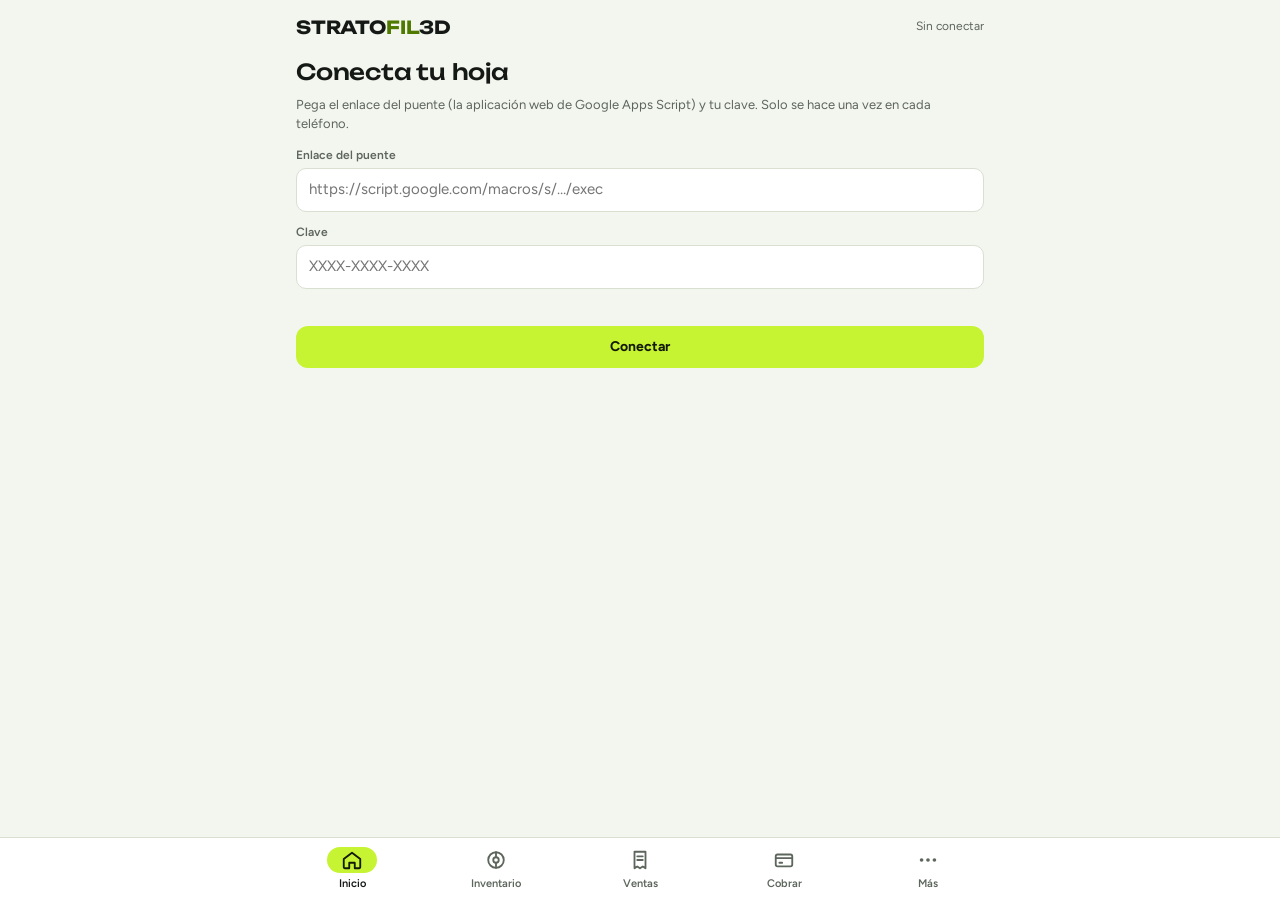
==== index.html @ e488b95b "Caja por método, estadísticas, tasa del día en Bs, venta rápida y vendedor Co-Authored-By: Claude Op" ====
<!doctype html>
<html lang="es">
<head>
<meta charset="utf-8">
<meta name="viewport" content="width=device-width,initial-scale=1,viewport-fit=cover">
<meta name="theme-color" content="#0F1210">
<meta name="description" content="Inventario, ventas y cobros de StratoFil3D conectados a Google Sheets.">
<link rel="manifest" href="manifest.webmanifest">
<link rel="icon" href="icon-192.png" type="image/png">
<link rel="apple-touch-icon" href="apple-touch-icon.png">
<meta name="apple-mobile-web-app-capable" content="yes">
<meta name="mobile-web-app-capable" content="yes">
<meta name="apple-mobile-web-app-status-bar-style" content="black-translucent">
<meta name="apple-mobile-web-app-title" content="StratoFil3D">
<title>StratoFil3D</title>
<link rel="preconnect" href="https://fonts.googleapis.com">
<link rel="preconnect" href="https://fonts.gstatic.com" crossorigin>
<link rel="stylesheet" href="https://fonts.googleapis.com/css2?family=Unbounded:wght@500;700&family=Figtree:wght@400;500;600;700&family=JetBrains+Mono:wght@400;600&display=swap">
<style>
html{color-scheme:light}:root{padding-top:env(safe-area-inset-top,0px);padding-bottom:env(safe-area-inset-bottom,0px)}body{margin:0}img{max-width:100%}[hidden]{display:none!important}
/* Layout: app de una columna para teléfono, barra de pestañas fija abajo, hojas deslizantes para formularios. Marca oscura con lima. */
:root{
  --bg:#F3F5EF; --surface:#FFFFFF; --surface-2:#EAEEE4; --line:#D9DFD1;
  --fg:#151915; --muted:#5D665C; --accent:#4F7A00; --lime:#C6F432; --lime-ink:#141A05;
  --ok:#23864A; --warn:#B26B00; --bad:#C23A30; --info:#1F6FB0;
  --ok-bg:#E1F2E6; --warn-bg:#FBEBD1; --bad-bg:#F8DEDB; --info-bg:#DDEBF7;
  --shadow:0 10px 30px rgba(20,26,10,.12);
  --f-display:"Unbounded", "Arial Black", system-ui, sans-serif;
  --f-body:"Figtree", system-ui, -apple-system, "Segoe UI", sans-serif;
  --f-mono:"JetBrains Mono", ui-monospace, "SFMono-Regular", Menlo, monospace;
  --r:14px;
}
@media (prefers-color-scheme: dark){:root:not([data-theme="light"]){
  --bg:#0F1210; --surface:#171B18; --surface-2:#1F2420; --line:#2B322C;
  --fg:#ECF0E8; --muted:#97A196; --accent:#C6F432; --lime:#C6F432; --lime-ink:#141A05;
  --ok:#5BD18A; --warn:#F0B451; --bad:#F2766C; --info:#6CB6F2;
  --ok-bg:#183323; --warn-bg:#3A2C12; --bad-bg:#3D1C19; --info-bg:#162B3D;
  --shadow:0 10px 30px rgba(0,0,0,.45); color-scheme:dark;}}
:root[data-theme="dark"]{
  --bg:#0F1210; --surface:#171B18; --surface-2:#1F2420; --line:#2B322C;
  --fg:#ECF0E8; --muted:#97A196; --accent:#C6F432; --lime:#C6F432; --lime-ink:#141A05;
  --ok:#5BD18A; --warn:#F0B451; --bad:#F2766C; --info:#6CB6F2;
  --ok-bg:#183323; --warn-bg:#3A2C12; --bad-bg:#3D1C19; --info-bg:#162B3D;
  --shadow:0 10px 30px rgba(0,0,0,.45); color-scheme:dark;}
*{box-sizing:border-box}
html,body{height:100%}
body{background:var(--bg);color:var(--fg);font-family:var(--f-body);font-size:15px;line-height:1.45;-webkit-font-smoothing:antialiased}
button,input,select,textarea{font:inherit;color:inherit}
.num,.mono{font-family:var(--f-mono);font-variant-numeric:tabular-nums}
.wrap{max-width:720px;margin:0 auto;padding-inline:16px;padding-block:0 calc(96px + env(safe-area-inset-bottom,0px))}
header.top{position:sticky;top:env(safe-area-inset-top,0px);z-index:5;background:var(--bg);display:flex;align-items:center;gap:10px;padding-block:14px 10px}
.brand{font-family:var(--f-display);font-weight:700;font-size:18px;letter-spacing:-.01em}
.brand b{color:var(--accent);font-weight:700}
.top .spacer{flex:1}
.who{font-size:12px;color:var(--muted)}
h1.view{font-family:var(--f-display);font-weight:500;font-size:22px;letter-spacing:-.01em;margin:6px 0 14px;text-wrap:balance;display:flex;align-items:center;gap:10px}
h2.sec{font-size:12px;letter-spacing:.09em;text-transform:uppercase;color:var(--muted);margin:22px 0 8px;font-weight:600;display:flex;justify-content:space-between;align-items:baseline;gap:8px}
h2.sec .r{text-transform:none;letter-spacing:0;font-weight:500}
.back{border:0;background:var(--surface-2);width:34px;height:34px;border-radius:50%;cursor:pointer;font-size:18px;line-height:1;flex:none}
.muted{color:var(--muted)}
.small{font-size:13px}
.kpis{display:grid;grid-template-columns:1fr 1fr;gap:10px}
.kpi{background:var(--surface);border:1px solid var(--line);border-radius:var(--r);padding:12px 14px;min-width:0}
.kpi .l{font-size:12px;color:var(--muted);font-weight:500}
.kpi .v{font-family:var(--f-mono);font-size:21px;font-weight:600;margin-top:2px;font-variant-numeric:tabular-nums;white-space:nowrap;overflow:hidden;text-overflow:ellipsis}
.kpi .s{font-size:12px;color:var(--muted)}
.kpi.hero{grid-column:1/-1;background:var(--lime);color:var(--lime-ink);border-color:transparent}
.kpi.hero .l,.kpi.hero .s{color:var(--lime-ink);opacity:.75}
.kpi.hero .v{font-size:30px}
.list{background:var(--surface);border:1px solid var(--line);border-radius:var(--r);overflow:hidden}
.row{display:flex;align-items:center;gap:12px;padding:11px 14px;border-top:1px solid var(--line);cursor:pointer;min-width:0;background:none;border-left:0;border-right:0;border-bottom:0;width:100%;text-align:left}
.row:first-child{border-top:0}
.row:hover{background:var(--surface-2)}
.row .main{flex:1;min-width:0}
.row .t{font-weight:600;white-space:nowrap;overflow:hidden;text-overflow:ellipsis}
.row .d{font-size:12.5px;color:var(--muted);white-space:nowrap;overflow:hidden;text-overflow:ellipsis}
.row .end{text-align:right;flex:none}
.row .big{font-family:var(--f-mono);font-weight:600;font-size:17px;font-variant-numeric:tabular-nums}
.sw{width:30px;height:30px;border-radius:50%;flex:none;border:1px solid rgba(128,128,128,.35);position:relative}
.sw.refill::after{content:"";position:absolute;inset:7px;border-radius:50%;border:2px dashed rgba(255,255,255,.75);mix-blend-mode:difference}
.sw.acc{border-radius:8px;display:grid;place-items:center;background:var(--surface-2)!important;font-size:14px}
.pill{display:inline-block;font-size:11px;font-weight:700;letter-spacing:.04em;padding:2px 8px;border-radius:99px;white-space:nowrap}
.p-ok{background:var(--ok-bg);color:var(--ok)}.p-warn{background:var(--warn-bg);color:var(--warn)}.p-bad{background:var(--bad-bg);color:var(--bad)}.p-info{background:var(--info-bg);color:var(--info)}.p-mut{background:var(--surface-2);color:var(--muted)}
.chips{display:flex;gap:6px;overflow-x:auto;padding-bottom:4px;margin-bottom:10px;scrollbar-width:none}
.chip{border:1px solid var(--line);background:var(--surface);padding:6px 12px;border-radius:99px;font-size:13px;font-weight:600;cursor:pointer;white-space:nowrap}
.chip[aria-pressed="true"]{background:var(--fg);color:var(--bg);border-color:var(--fg)}
.search{width:100%;padding:11px 14px;border-radius:12px;border:1px solid var(--line);background:var(--surface);margin-bottom:10px}
.btn{border:0;border-radius:12px;padding:11px 16px;font-weight:700;cursor:pointer;background:var(--surface-2);display:inline-flex;align-items:center;justify-content:center;gap:6px;text-decoration:none;color:var(--fg);font-size:14px}
.btn.pri{background:var(--lime);color:var(--lime-ink)}
.btn.danger{background:var(--bad-bg);color:var(--bad)}
.btn.ghost{background:transparent;border:1px solid var(--line)}
.btn.sm{padding:7px 12px;font-size:13px;border-radius:10px}
.btn:focus-visible,.chip:focus-visible,.row:focus-visible,.tab:focus-visible,input:focus-visible,select:focus-visible,textarea:focus-visible{outline:2px solid var(--accent);outline-offset:2px}
.btns{display:flex;flex-wrap:wrap;gap:8px}
.btns.full>.btn{flex:1 1 140px}
.quick{display:grid;grid-template-columns:repeat(3,1fr);gap:8px;margin-top:12px}
.quick .btn{flex-direction:column;padding:12px 6px;font-size:13px;gap:4px}
.quick .btn span{font-size:20px;line-height:1}
.alert{display:flex;gap:10px;align-items:center;padding:10px 14px;border-radius:12px;font-size:13.5px;font-weight:500;cursor:pointer;border:0;width:100%;text-align:left;margin-bottom:8px}
.card{background:var(--surface);border:1px solid var(--line);border-radius:var(--r);padding:14px}
.grid2{display:grid;grid-template-columns:1fr 1fr;gap:10px 14px}
.grid3{display:grid;grid-template-columns:repeat(3,1fr);gap:10px}
.stat .l{font-size:11.5px;color:var(--muted);text-transform:uppercase;letter-spacing:.06em;font-weight:600}
.stat .v{font-family:var(--f-mono);font-weight:600;font-size:16px;font-variant-numeric:tabular-nums}
.tbl-wrap{overflow-x:auto;background:var(--surface);border:1px solid var(--line);border-radius:var(--r)}
table{border-collapse:collapse;width:100%;font-size:13px}
th,td{padding:8px 10px;text-align:right;white-space:nowrap;border-top:1px solid var(--line)}
th{font-size:11px;text-transform:uppercase;letter-spacing:.06em;color:var(--muted);border-top:0;font-weight:600}
th:first-child,td:first-child{text-align:left}
td{font-family:var(--f-mono);font-variant-numeric:tabular-nums}
td:first-child{font-family:var(--f-body)}
tr.tot td{font-weight:700;background:var(--surface-2)}
.chart{background:var(--surface);border:1px solid var(--line);border-radius:var(--r);padding:12px 10px 6px}
.chart svg{display:block;width:100%;height:auto}
.legend{display:flex;gap:14px;font-size:12px;color:var(--muted);padding:0 4px 6px}
.legend i{display:inline-block;width:10px;height:10px;border-radius:3px;margin-right:5px;vertical-align:-1px}
nav.tabs{position:fixed;left:0;right:0;bottom:0;z-index:20;background:var(--surface);border-top:1px solid var(--line);display:flex;justify-content:center;padding-bottom:env(safe-area-inset-bottom,0px)}
nav.tabs .in{display:flex;width:100%;max-width:720px}
.tab{flex:1;border:0;background:none;padding:9px 2px 8px;font-size:11px;font-weight:600;color:var(--muted);cursor:pointer;display:flex;flex-direction:column;align-items:center;gap:3px}
.tab svg{width:22px;height:22px}
.tab[aria-current="page"]{color:var(--fg)}
.tab[aria-current="page"] .ic{background:var(--lime);color:var(--lime-ink)}
.tab .ic{border-radius:99px;padding:2px 14px;display:grid;place-items:center}
.fab{position:fixed;right:max(16px,calc(50% - 344px));bottom:calc(76px + env(safe-area-inset-bottom,0px));z-index:15;background:var(--lime);color:var(--lime-ink);border:0;border-radius:18px;padding:14px 18px;font-weight:800;box-shadow:var(--shadow);cursor:pointer;font-size:15px}
/* hoja */
.sheet{position:fixed;inset:0;z-index:50;background:rgba(10,12,10,.55);display:flex;align-items:flex-end;justify-content:center}
.sheet-card{background:var(--bg);width:100%;max-width:640px;max-height:92%;overflow:auto;border-radius:20px 20px 0 0;padding:6px 16px calc(24px + env(safe-area-inset-bottom,0px));box-shadow:var(--shadow)}
@media (min-width:700px){.sheet{align-items:center}.sheet-card{border-radius:20px;max-height:88%}}
.sheet-h{position:sticky;top:0;background:var(--bg);display:flex;align-items:center;gap:10px;padding-block:12px 10px;z-index:2}
.sheet-h h3{flex:1;margin:0;font-family:var(--f-display);font-weight:500;font-size:18px;min-width:0}
.x{border:0;background:var(--surface-2);width:34px;height:34px;border-radius:50%;cursor:pointer;font-size:18px;flex:none}
form .f{display:flex;flex-direction:column;gap:4px;min-width:0}
form label.lb,.f>span{font-size:12px;font-weight:600;color:var(--muted)}
form input,form select,form textarea{width:100%;padding:10px 12px;border-radius:10px;border:1px solid var(--line);background:var(--surface);min-width:0}
form textarea{min-height:70px;resize:vertical}
input[type=color]{padding:2px;height:42px}
.fg{display:grid;gap:12px}
.fg2{display:grid;grid-template-columns:1fr 1fr;gap:12px}
.fg3{display:grid;grid-template-columns:1fr 1fr 1fr;gap:10px}
.line{background:var(--surface);border:1px solid var(--line);border-radius:12px;padding:10px;display:grid;gap:8px}
.line-nums{display:grid;grid-template-columns:1fr 1.2fr 1.2fr auto;gap:8px;align-items:end}
.line-nums .rm{border:0;background:var(--bad-bg);color:var(--bad);border-radius:10px;width:38px;height:42px;cursor:pointer;font-size:18px}
.l-info{font-size:12px;color:var(--muted)}
.l-info.warn{color:var(--bad);font-weight:600}
.sumbox{background:var(--surface);border:1px solid var(--line);border-radius:12px;padding:10px 14px;display:grid;gap:4px;font-size:14px}
.sumbox div{display:flex;justify-content:space-between;gap:10px}
.sumbox .tt{font-weight:800;font-size:17px;border-top:1px solid var(--line);padding-top:6px;margin-top:2px}
.err{color:var(--bad);font-size:13px;font-weight:600;min-height:1em}
.toast{position:fixed;left:50%;transform:translateX(-50%);bottom:calc(140px + env(safe-area-inset-bottom,0px));z-index:80;background:var(--fg);color:var(--bg);padding:10px 16px;border-radius:12px;font-weight:600;font-size:14px;box-shadow:var(--shadow);max-width:calc(100% - 32px)}
.empty{padding:22px 16px;text-align:center;color:var(--muted);font-size:14px}
.empty b{display:block;color:var(--fg);font-size:15px;margin-bottom:4px}
.items{display:grid;gap:0}
.it{display:flex;gap:10px;align-items:center;padding:8px 0;border-top:1px dashed var(--line)}
.it:first-child{border-top:0}
.it .main{flex:1;min-width:0}
.banner{background:var(--warn-bg);color:var(--warn);padding:10px 14px;border-radius:12px;font-size:13.5px;font-weight:600;margin-bottom:12px}
.cat-group{margin-bottom:14px}
.cat-h{display:flex;justify-content:space-between;align-items:baseline;font-weight:700;margin-bottom:6px;gap:8px}
.cat-h .pr{font-family:var(--f-mono);color:var(--accent)}
.cat-grid{display:grid;grid-template-columns:repeat(auto-fill,minmax(150px,1fr));gap:8px}
.cat-it{display:flex;gap:8px;align-items:center;background:var(--surface);border:1px solid var(--line);border-radius:12px;padding:8px 10px;min-width:0}
.cat-it .n{font-size:13px;font-weight:600;line-height:1.2;min-width:0;overflow-wrap:anywhere}
.cat-it .s{font-size:11px;color:var(--muted)}
.skel{height:56px;border-radius:12px;background:var(--surface-2);margin-bottom:8px;opacity:.7}
.confirm-line{display:flex;gap:8px;align-items:center;flex-wrap:wrap}
.tiles{display:grid;grid-template-columns:1fr 1fr;gap:10px;margin-top:12px}
.tile{display:flex;flex-direction:column;align-items:flex-start;gap:2px;text-align:left;background:var(--surface);border:1px solid var(--line);border-radius:var(--r);padding:12px 14px;cursor:pointer;min-width:0}
.tile .l{font-size:12px;color:var(--muted);font-weight:500}
.tile .v{font-family:var(--f-mono);font-size:19px;font-weight:600;font-variant-numeric:tabular-nums}
.tile .s{font-size:12px;color:var(--muted)}
.tile:hover{background:var(--surface-2)}
.dl{font-weight:700;font-size:12px;color:var(--muted)}
.dl.up{color:var(--ok)}.dl.down{color:var(--bad)}
.kpi.hero .dl{color:inherit}
.bar{height:8px;border-radius:99px;background:var(--surface-2);overflow:hidden;margin-top:4px}
.bar i{display:block;height:100%;background:var(--accent);border-radius:99px}
.pick-grid{display:grid;grid-template-columns:repeat(auto-fill,minmax(140px,1fr));gap:6px;max-height:228px;overflow-y:auto;padding:2px;margin-top:6px}
.pick{display:flex;align-items:center;gap:8px;padding:7px 8px;border-radius:12px;border:1px solid var(--line);background:var(--surface);cursor:pointer;text-align:left;min-width:0;position:relative}
.pick .sw{width:24px;height:24px}
.pick.on{border-color:var(--accent);box-shadow:inset 0 0 0 1px var(--accent)}
.pk-t{display:flex;flex-direction:column;min-width:0;line-height:1.2}
.pk-t b{font-size:13px;white-space:nowrap;overflow:hidden;text-overflow:ellipsis}
.pk-t small{font-size:11px;color:var(--muted);white-space:nowrap;overflow:hidden;text-overflow:ellipsis}
.pk-n{margin-left:auto;font-family:var(--f-mono);font-weight:700;font-size:12px;color:var(--accent)}
.chat{display:flex;flex-direction:column;gap:10px;margin-bottom:12px}
.msg{max-width:92%;padding:10px 14px;border-radius:16px;font-size:14.5px;line-height:1.5;overflow-wrap:anywhere}
.msg.me{align-self:flex-end;background:var(--lime);color:var(--lime-ink);border-bottom-right-radius:4px;white-space:pre-wrap}
.msg.ai{align-self:flex-start;background:var(--surface);border:1px solid var(--line);border-bottom-left-radius:4px}
.msg.ai p{margin:0 0 8px}.msg.ai p:last-child{margin-bottom:0}
.msg.ai ul{margin:4px 0 8px;padding-left:20px}.msg.ai li{margin:2px 0}
.sugs{display:flex;flex-wrap:wrap;gap:6px;margin-bottom:12px}
.sugs .chip{white-space:normal;text-align:left;font-weight:500}
form.ask{display:flex;gap:8px;align-items:flex-end}
form.ask textarea{flex:1;min-width:0;padding:10px 12px;border-radius:12px;border:1px solid var(--line);background:var(--surface);resize:none;min-height:46px}
@media (max-width:380px){.kpi .v{font-size:18px}.line-nums{grid-template-columns:1fr 1fr 1fr auto}.fg3{grid-template-columns:1fr 1fr}}
@media (prefers-reduced-motion:no-preference){.sheet-card{animation:up .22s ease-out}@keyframes up{from{transform:translateY(24px);opacity:.6}to{transform:none;opacity:1}}}
</style>
</head>
<body>

<div class="wrap">
  <header class="top">
    <div class="brand">STRATO<b>FIL</b>3D</div>
    <div class="spacer"></div>
    <div class="who" id="who"></div>
  </header>
  <div id="banner"></div>
  <main id="main">
    <h1 class="view">Inicio</h1>
    <div class="skel"></div><div class="skel"></div><div class="skel"></div>
    <p class="muted small">Cargando los datos de tu negocio…</p>
  </main>
</div>
<button class="fab" id="fab" data-act="newVenta" hidden>+ Venta</button>
<nav class="tabs" aria-label="Secciones"><div class="in" id="tabs"></div></nav>
<div class="sheet" id="sheet" hidden><div class="sheet-card" id="sheetCard" role="dialog" aria-modal="true"></div></div>
<div class="toast" id="toast" hidden></div>

<script>
/* ============ utilidades ============ */
const $ = s => document.querySelector(s);
const esc = s => String(s ?? '').replace(/[&<>"']/g, c => ({'&':'&amp;','<':'&lt;','>':'&gt;','"':'&quot;',"'":'&#39;'}[c]));
const num = v => { if (v === null || v === undefined || v === '') return 0; const n = parseFloat(String(v).replace(',', '.')); return isFinite(n) ? n : 0; };
const r2 = n => Math.round((n + Number.EPSILON) * 100) / 100;
const money = n => { n = r2(n || 0); return (n < 0 ? '-$' : '$') + Math.abs(n).toFixed(2).replace(/\B(?=(\d{3})+(?!\d))/g, ','); };
const pct = n => (n === null || !isFinite(n)) ? '—' : (n * 100).toFixed(1) + '%';
const pad = n => String(n).padStart(2, '0');
const today = () => { const d = new Date(); return d.getFullYear() + '-' + pad(d.getMonth() + 1) + '-' + pad(d.getDate()); };
const fdate = s => s ? s.slice(8, 10) + '/' + s.slice(5, 7) + '/' + s.slice(0, 4) : '';
const daysSince = s => s ? Math.max(0, Math.round((Date.parse(today()) - Date.parse(s)) / 864e5)) : 0;
const MESES = ['Enero','Febrero','Marzo','Abril','Mayo','Junio','Julio','Agosto','Septiembre','Octubre','Noviembre','Diciembre'];
const title = s => String(s || '').toLowerCase().replace(/(^|[\s(/-])(\p{L})/gu, (m, a, b) => a + b.toUpperCase()).replace(/\bUsdt\b/g, 'USDT').replace(/\bUsd\b/g, 'USD').replace(/\bPla\b/g, 'PLA').replace(/\bPetg\b/g, 'PETG').replace(/\bAbs\b/g, 'ABS');
const lsGet = k => { try { return localStorage.getItem(k); } catch (e) { return null; } };
const lsSet = (k, v) => { try { localStorage.setItem(k, v); } catch (e) {} };

const DEF = {
  tax: 0.07, tarifaPie: 34, stockMin: 3, mesesCobertura: 2,
  metodos: [{n:'EFECTIVO USD',c:0},{n:'ZELLE',c:0},{n:'PAGO MÓVIL',c:0},{n:'TRANSFERENCIA BS',c:0},{n:'BINANCE / USDT',c:0}],
  categorias: ['DELIVERY LOCAL','EMPAQUES','PUBLICIDAD','COMISIONES BANCARIAS','HERRAMIENTAS / EQUIPOS','SERVICIOS','OTROS'],
  proveedores: ['BAMBU LAB US'],
  tipos: ['PLA BASIC','PLA PURE','PLA SILK+','PLA MATTE','PETG BASIC','ABS','ACCESORIO'],
  presentaciones: ['CON SPOOL','REFILL','UNIDAD'],
  negocio: { nombre: 'StratoFil3D', whatsapp: '', instagram: '', ciudad: 'Maracaibo' }
};
const COLS = ['productos','compras','ventas','encamino','apartados','gastos','clientes','pagos'];

/* ============ conexión con tu Google Sheet ============ */
const SHEET_ID = '1pqmDnkzPCPrjwNeghiVCEymI1tjyZzZ1tJt2YnB-DfM';
const SHEET_URL = 'https://docs.google.com/spreadsheets/d/' + SHEET_ID + '/edit';
const SRV = 'Google Sheets';
const SH = {
  productos: { tab: 'Inventario', last: 'P', max: 204 },
  compras:   { tab: 'Compras', last: 'Q', max: 504 },
  ventas:    { tab: 'Ventas', last: 'X', max: 504 },
  encamino:  { tab: "'En Camino'", last: 'O', max: 204 },
  apartados: { tab: 'Apartados', last: 'N', max: 204 },
  gastos:    { tab: 'Gastos', last: 'F', max: 504 },
  clientes:  { tab: 'Clientes', last: 'G', max: 504 },
  pagos:     { tab: 'Pagos', last: 'J', max: 1004 },
  params:    { tab: "'Parámetros'", range: "'Parámetros'!A4:H61" }
};
const rangeOf = k => SH[k].range || (SH[k].tab + '!A5:' + SH[k].last + SH[k].max);

/* ============ estado ============ */
const S = { productos:[], compras:[], ventas:[], encamino:[], apartados:[], gastos:[], clientes:[], pagos:[], params:null, meta:null,
  cajaP:'hoy', cajaDia:'', statP:'mes', catBs:false, chat:[], askDraft:'', asking:null, meName:'',
  raw:{}, loaded:new Set(), tab: lsGet('sf_tab') || 'inicio', sub:null, year:new Date().getFullYear(),
  invFilter:'todos', invQ:'', ventasQ:'', catEnCamino:true, uid:null, canWrite:true, offline:false,
  sheetErr:null, busy:false, lastSync:null };
let C = null, installEvt = null;
let sampleCap = null;

const cfg = () => {
  const c = Object.assign({}, DEF, S.params || {});
  const m = S.meta || {};
  c.negocio = Object.assign({}, DEF.negocio, m.negocio || {});
  c.hex = m.hex || {};
  c.tasa = (S.params && S.params.tasa) || 0; c.tasaFecha = (S.params && S.params.tasaFecha) || '';
  return c;
};
const prod = code => S.productos.find(p => p.codigo === code);
const isAcc = p => p && (p.presentacion === 'UNIDAD' || p.tipo === 'ACCESORIO');
const bsFmt = n => 'Bs ' + (Math.round((n || 0) * 100) / 100).toFixed(2).replace('.', ',').replace(/\B(?=(\d{3})+(?!\d))/g, '.');
const tasaFmt = n => (Math.round((n || 0) * 100) / 100).toFixed(2).replace('.', ',').replace(/\B(?=(\d{3})+(?!\d))/g, '.');
const enBs = usd => cfg().tasa ? bsFmt(usd * cfg().tasa) : '';
const myName = () => (lsGet('sf_nombre') || S.meName || '').trim();
const addDays = (iso, n) => { const [y, m, d] = iso.split('-').map(Number); const t = new Date(Date.UTC(y, m - 1, d + n)); return t.toISOString().slice(0, 10); };
const inR = (iso, r) => !!iso && iso >= r[0] && iso <= r[1];
function rangeOfP(kind, t) {
  t = t || today();
  const [y, m, d] = t.split('-').map(Number);
  if (kind === 'hoy') return [t, t];
  if (kind === 'ayer') { const a = addDays(t, -1); return [a, a]; }
  if (kind === 'semana') { const dow = (new Date(Date.UTC(y, m - 1, d)).getUTCDay() + 6) % 7; return [addDays(t, -dow), addDays(t, 6 - dow)]; }
  if (kind === 'mes') return [y + '-' + pad(m) + '-01', addDays((m === 12 ? (y + 1) + '-01' : y + '-' + pad(m + 1)) + '-01', -1)];
  if (kind === 'anio') return [y + '-01-01', y + '-12-31'];
  return [t, t];
}
function prevRange(kind, t) {
  t = t || today();
  const cur = rangeOfP(kind, t), elapsed = Math.round((Date.parse(t) - Date.parse(cur[0])) / 864e5);
  let start;
  if (kind === 'semana') start = addDays(cur[0], -7);
  else if (kind === 'mes') { const [y, m] = cur[0].split('-').map(Number); start = (m === 1 ? (y - 1) + '-12' : y + '-' + pad(m - 1)) + '-01'; }
  else if (kind === 'anio') start = (+cur[0].slice(0, 4) - 1) + '-01-01';
  else start = addDays(cur[0], -1);
  const prevFull = rangeOfP(kind, start);
  const end = addDays(start, elapsed);
  return [start, end < prevFull[1] ? end : prevFull[1]];
}
const comPct = m => { const x = cfg().metodos.find(z => z.n === m); return x ? num(x.c) / 100 : 0; };

/* ============ cálculos (misma lógica que tu hoja) ============ */
function compraLine(x) {
  const c = cfg(), q = num(x.cantidad), sub = num(x.subtotal), tax = sub * c.tax, p = prod(x.codigo);
  let est = null;
  if (p && num(p.largo) && num(p.ancho) && num(p.alto)) est = q * num(p.largo) * num(p.ancho) * num(p.alto) / 1728 * c.tarifaPie;
  const real = (x.envioReal !== null && x.envioReal !== undefined && x.envioReal !== '');
  const env = real ? num(x.envioReal) : (est || 0);
  const total = sub + tax + env;
  return { q, sub, tax, est, env, total, unit: q ? total / q : 0 };
}
function calc() {
  const c = cfg(), P = {};
  const blank = p => ({ p, compradas:0, vendidas:0, sub:0, tax:0, env:0, tot:0, enCamino:0, apartado:0, vend90:0 });
  for (const p of S.productos) P[p.codigo] = blank(p);
  const get = k => P[k] || (P[k] = blank({ codigo:k, tipo:'?', color:k, presentacion:'', precio:0, missing:true }));
  for (const x of S.compras) { const l = compraLine(x), e = get(x.codigo); e.compradas += l.q; e.sub += l.sub; e.tax += l.tax; e.env += l.env; e.tot += l.total; }
  const t90 = Date.parse(today()) - 90 * 864e5;
  for (const v of S.ventas) for (const it of v.items || []) { const e = get(it.codigo); e.vendidas += num(it.cantidad); if (Date.parse(v.fecha) >= t90) e.vend90 += num(it.cantidad); }
  for (const x of S.encamino) if (x.estado !== 'RECIBIDO') get(x.codigo).enCamino += num(x.cantidad);
  for (const a of S.apartados) if ((a.estado || 'APARTADO') === 'APARTADO') for (const it of a.items || []) get(it.codigo).apartado += num(it.cantidad);
  for (const k in P) {
    const e = P[k], q = e.compradas;
    e.disp = q - e.vendidas;
    e.costoProm = q ? e.sub / q : null; e.taxProm = q ? e.tax / q : null; e.envProm = q ? e.env / q : null; e.totalProm = q ? e.tot / q : null;
    e.precio = num(e.p.precio);
    e.util = e.totalProm !== null && e.precio ? e.precio - e.totalProm : null;
    e.markup = e.util !== null && e.totalProm ? e.util / e.totalProm : null;
    e.margen = e.util !== null && e.precio ? e.util / e.precio : null;
    e.valor = e.totalProm !== null ? e.disp * e.totalProm : 0;
    e.estado = e.disp < 0 ? 'REVISAR' : e.disp <= c.stockMin ? (e.enCamino > 0 ? 'EN CAMINO' : 'STOCK BAJO') : 'OK';
    e.libre = e.disp + e.enCamino - e.apartado;
    e.prom = e.vend90 / 3;
    e.sugerido = Math.max(0, Math.ceil(e.prom * c.mesesCobertura - 1e-9) + c.stockMin - e.disp - e.enCamino);
    e.costoRep = e.sugerido * (e.totalProm || 0);
    e.prioridad = (e.disp <= c.stockMin && e.enCamino > 0) ? 'EN CAMINO' : e.disp <= 0 ? 'URGENTE' : e.sugerido > 0 ? 'PEDIR' : e.disp <= c.stockMin ? 'VIGILAR' : 'OK';
  }
  return { P };
}
function vt(v) {
  let total = 0, bruto = 0, desc = 0, costo = 0, units = 0;
  for (const it of v.items || []) {
    const q = num(it.cantidad), pr = num(it.precio), d = num(it.descuento);
    bruto += q * pr; desc += d; total += q * pr - d; units += q;
    const cu = (it.costo !== null && it.costo !== undefined) ? num(it.costo) : ((C && C.P[it.codigo] && C.P[it.codigo].totalProm) || 0);
    costo += q * cu;
  }
  const pagos = v.pagos || v.abonos || [];
  const pagado = pagos.reduce((s, p) => s + num(p.monto), 0);
  const com = total * comPct(v.metodo);
  const saldo = Math.max(0, r2(total - pagado));
  return { total, bruto, desc, costo, units, com, util: total - costo - com, pagado, saldo,
    estado: saldo <= 0.005 ? 'PAGADO' : pagado > 0 ? 'ABONADO' : 'PENDIENTE' };
}
function resumen(year) {
  const m = Array.from({ length: 12 }, () => ({ ventas:0, units:0, costo:0, com:0, gastos:0, compras:0 }));
  const inY = f => f && +f.slice(0, 4) === year;
  for (const v of S.ventas) if (inY(v.fecha)) { const t = vt(v), x = m[+v.fecha.slice(5, 7) - 1]; x.ventas += t.total; x.units += t.units; x.costo += t.costo; x.com += t.com; }
  for (const g of S.gastos) if (inY(g.fecha)) m[+g.fecha.slice(5, 7) - 1].gastos += num(g.monto);
  for (const x of S.compras) if (inY(x.fecha)) m[+x.fecha.slice(5, 7) - 1].compras += compraLine(x).total;
  for (const x of m) { x.bruta = x.ventas - x.costo - x.com; x.neta = x.bruta - x.gastos; x.margen = x.ventas ? x.neta / x.ventas : null; }
  const T = m.reduce((a, x) => { for (const k in x) if (typeof x[k] === 'number') a[k] = (a[k] || 0) + x[k]; return a; }, {});
  T.margen = T.ventas ? T.neta / T.ventas : null;
  return { m, T };
}
function porCobrar() {
  const by = {};
  for (const v of S.ventas) { const t = vt(v); if (t.saldo > 0.005) { const k = v.cliente || 'Sin nombre'; (by[k] = by[k] || { cliente:k, ventas:[], total:0, oldest:v.fecha }); by[k].ventas.push({ v, t }); by[k].total += t.saldo; if (v.fecha < by[k].oldest) by[k].oldest = v.fecha; } }
  return Object.values(by).sort((a, b) => b.total - a.total);
}
function apTotals(a) { return vt({ items: a.items, pagos: a.abonos || [], metodo: '' }); }
function clienteDe(nombre) { const n = String(nombre || '').trim().toLowerCase(); return S.clientes.find(c => String(c.nombre || '').trim().toLowerCase() === n); }
function waPhone(tel) { let d = String(tel || '').replace(/\D/g, ''); if (!d) return ''; if (d.startsWith('0')) d = '58' + d.slice(1); else if (d.length === 10) d = '58' + d; return d; }
function waLink(tel, text) { const p = waPhone(tel); return 'https://wa.me/' + (p || '') + '?text=' + encodeURIComponent(text); }
function prodName(code) { const p = prod(code); return p ? title(p.color) + ' · ' + p.tipo + (p.presentacion && p.presentacion !== 'UNIDAD' ? ' · ' + title(p.presentacion) : '') : code; }

/* ============ colores de muestra ============ */
const HEX = { 'JADE WHITE':'#F4F4F0','BLACK':'#111111','PUMPKIN ORANGE':'#FF9016','BAMBU GREEN':'#00AE42','RED':'#C12E1F','PURPLE':'#5E43B7','MILKY PINK':'#F2C4D6','SUNFLOWER YELLOW':'#FEC600','BLUE':'#0A2989','CYAN':'#0086D6','LIGHT GRAY':'#D1D3D5','DARK GRAY':'#545454','SILVER':'#A6A9AA','INDIGO PURPLE':'#482960','BRIGHT GREEN':'#BECF00','MAGENTA':'#EC008C','MAROON RED':'#9D2235','ICE BLUE':'#A3D8E1','DESERT TAN':'#E8DBB7','CANDY GREEN':'#2C8C3C','CANDY RED':'#C8102E','GOLD':'#D4AF37','MISTLETOE GREEN':'#3F8E43','WHITE':'#FFFFFF','DARK BLUE':'#042F56','ORANGE':'#FF6A13','BROWN':'#9D432C','COCOA BROWN':'#6F5034' };
const hexOf = p => (p && cfg().hex[p.codigo]) || HEX[(p && p.color) || ''] || '#888888';
function swatch(p) {
  if (isAcc(p)) return '<div class="sw acc" aria-hidden="true">⚙</div>';
  return '<div class="sw' + (p && p.presentacion === 'REFILL' ? ' refill' : '') + '" style="background:' + esc(hexOf(p)) + '" aria-hidden="true"></div>';
}
const PILL = { 'OK':'ok','STOCK BAJO':'warn','EN CAMINO':'info','REVISAR':'bad','PAGADO':'ok','ABONADO':'info','PENDIENTE':'warn','APARTADO':'info','ENTREGADO':'ok','CANCELADO':'mut','URGENTE':'bad','PEDIR':'warn','VIGILAR':'info','RECIBIDO':'ok','AGOTADO':'bad' };
const pill = s => '<span class="pill p-' + (PILL[s] || 'mut') + '">' + esc(s) + '</span>';

/* ============ lectura de la hoja ============ */
const cell = (r, i) => (r && r[i] !== null && r[i] !== undefined) ? String(r[i]).trim() : '';
const pnum = s => { s = String(s ?? '').trim(); if (!s) return 0; const neg = s.startsWith('-') || /^\(.*\)$/.test(s); const n = parseFloat(s.replace(/[^0-9.]/g, '')); return isFinite(n) ? (neg ? -n : n) : 0; };
const ppct = s => { s = String(s || ''); return s.includes('%') ? pnum(s) / 100 : pnum(s); };
function pdate(s) {
  s = String(s || '').trim(); let m = s.match(/^(\d{1,2})\/(\d{1,2})\/(\d{4})/);
  if (m) return m[3] + '-' + pad(m[2]) + '-' + pad(m[1]);
  m = s.match(/^(\d{4})-(\d{2})-(\d{2})/); if (m) return m[0];
  if (/^\d{5}$/.test(s)) return new Date(Date.UTC(1899, 11, 30) + (+s) * 864e5).toISOString().slice(0, 10);
  return '';
}
const serial = iso => { const [y, m, d] = String(iso || today()).split('-').map(Number); return Math.round((Date.UTC(y, m - 1, d) - Date.UTC(1899, 11, 30)) / 864e5); };
const txt = s => { s = String(s ?? '').trim(); return (/^[=+\-@]/.test(s) || /^[\d.,\s]+$/.test(s)) && s ? "'" + s : s; };
const codeVal = s => /^\d+$/.test(String(s)) ? Number(s) : String(s);
const sigOf = r => [0, 2, 3].map(i => cell(r, i)).join('|');
const colL = n => { let s = ''; while (n > 0) { const m = (n - 1) % 26; s = String.fromCharCode(65 + m) + s; n = Math.floor((n - 1) / 26); } return s; };

function parseAll() {
  const R = S.raw;
  if (R.productos) S.productos = R.productos.map((r, i) => ({ row: i + 5, sig: sigOf(r), codigo: cell(r, 0), tipo: cell(r, 1), color: cell(r, 2), presentacion: cell(r, 3),
    largo: cell(r, 7) ? pnum(r[7]) : null, ancho: cell(r, 8) ? pnum(r[8]) : null, alto: cell(r, 9) ? pnum(r[9]) : null, precio: pnum(r[15]) })).filter(p => p.codigo);
  if (R.compras) S.compras = R.compras.map((r, i) => ({ row: i + 5, id: 'c' + (i + 5), sig: sigOf(r), fecha: pdate(r[0]), pedido: cell(r, 1), proveedor: cell(r, 2), codigo: cell(r, 3),
    cantidad: pnum(r[7]), subtotal: pnum(r[8]), envioReal: cell(r, 12) === '' ? null : pnum(r[12]), notas: cell(r, 16) })).filter(x => x.codigo);
  if (R.encamino) S.encamino = R.encamino.map((r, i) => ({ row: i + 5, id: 'e' + (i + 5), sig: sigOf(r), fecha: pdate(r[0]), pedido: cell(r, 1), proveedor: cell(r, 2), codigo: cell(r, 3),
    cantidad: pnum(r[7]), subtotal: pnum(r[8]), estado: cell(r, 12) || 'EN CAMINO', fechaLlegada: pdate(r[13]), notas: cell(r, 14) })).filter(x => x.codigo);
  if (R.gastos) S.gastos = R.gastos.map((r, i) => ({ row: i + 5, id: 'g' + (i + 5), sig: sigOf(r), fecha: pdate(r[0]), categoria: cell(r, 1), descripcion: cell(r, 2), monto: pnum(r[3]), metodo: cell(r, 4), notas: cell(r, 5) })).filter(x => x.fecha || x.monto);
  if (R.clientes) S.clientes = R.clientes.map((r, i) => ({ row: i + 5, id: 'k' + (i + 5), sig: sigOf(r), nombre: cell(r, 0), telefono: cell(r, 1), cedula: cell(r, 2), direccion: cell(r, 3), ciudad: cell(r, 4), correo: cell(r, 5), notas: cell(r, 6) })).filter(x => x.nombre);
  if (R.ventas) S.ventas = groupRows(R.ventas, 'v', (r) => ({ fecha: pdate(r[0]), cliente: cell(r, 2), metodo: cell(r, 11), tasa: cell(r, 17) ? pnum(r[17]) : '', estado: cell(r, 19), pagadoCell: pnum(r[20]), notas: cell(r, 22), vendedor: cell(r, 23) }))
    .map(v => { const tot = v.items.reduce((s, it) => s + it.cantidad * it.precio - it.descuento, 0); v.pagos = [{ monto: (!v.estado || v.estado === 'PAGADO') ? tot : v.pagadoCell }]; return v; });
  if (R.apartados) S.apartados = groupRows(R.apartados, 'a', (r) => ({ fecha: pdate(r[0]), cliente: cell(r, 2), estado: cell(r, 12) || 'APARTADO', notas: cell(r, 13) }), (g, r) => { g.abonoSum = (g.abonoSum || 0) + pnum(r[11]); if (!g.notas && cell(r, 13)) g.notas = cell(r, 13); })
    .map(a => { a.abonos = a.abonoSum ? [{ monto: a.abonoSum }] : []; return a; });
  if (R.pagos) S.pagos = R.pagos.map((r, i) => ({ row: i + 5, id: 'p' + (i + 5), sig: sigOf(r), fecha: pdate(r[0]), tipo: cell(r, 1), numero: cell(r, 2), cliente: cell(r, 3), monto: pnum(r[4]), metodo: cell(r, 5), tasa: cell(r, 6) ? pnum(r[6]) : 0, vendedor: cell(r, 8), notas: cell(r, 9) })).filter(x => x.fecha && x.monto);
  const P = R.params;
  if (P) {
    const g = (i, j) => cell(P[i], j), lists = P.slice(8), colv = j => lists.map(r => cell(r, j)).filter(Boolean);
    S.params = { tax: ppct(g(0, 1)), tarifaPie: pnum(g(1, 1)) || 34, stockMin: pnum(g(3, 1)), mesesCobertura: pnum(g(4, 1)) || 2,
      tipos: colv(0), colores: colv(1), presentaciones: colv(2), metodos: lists.filter(r => cell(r, 3)).map(r => ({ n: cell(r, 3), c: ppct(cell(r, 4)) * 100 })),
      categorias: colv(6), proveedores: colv(7), tasa: pnum(g(5, 1)), tasaFecha: (String(g(5, 2)).match(/(\d{2}\/\d{2}\/\d{4})/) || [])[1] ? pdate(String(g(5, 2)).match(/(\d{2}\/\d{2}\/\d{4})/)[1]) : '' };
    for (const k of ['tipos','presentaciones','categorias','proveedores','metodos']) if (!S.params[k].length) delete S.params[k];
  }
}
function groupRows(raw, pre, head, extra) {
  const out = [], byNum = {};
  raw.forEach((r, i) => {
    const row = i + 5, cod = cell(r, 3); if (!cod) return;
    const n = cell(r, 1) || ('?' + cell(r, 0) + cell(r, 2));
    let g = byNum[n];
    if (!g) { g = byNum[n] = Object.assign({ id: pre + row, numero: n, items: [], rows: [], sigs: {} }, head(r)); out.push(g); }
    g.items.push({ codigo: cod, cantidad: pnum(r[7]), precio: pnum(r[8]), descuento: pnum(r[9]), row });
    g.rows.push(row); g.sigs[row] = sigOf(r);
    if (extra) extra(g, r);
  });
  return out;
}

/* ============ escritura en la hoja ============ */
let wq = Promise.resolve();
function queue(fn) { const p = wq.then(fn, fn); wq = p.catch(() => {}); return p; }
const LS_API = 'sf_api', LS_KEY = 'sf_clave';
let API = lsGet(LS_API) || '', KEY = lsGet(LS_KEY) || '';
const ALLKEYS = COLS.concat(['params']);
async function api(body, timeoutMs) {
  if (!API || !KEY) throw Object.assign(new Error('setup'), { code: 'setup' });
  const ctl = new AbortController(), t = setTimeout(() => ctl.abort(), timeoutMs || 60000);
  let res;
  try { res = await fetch(API, { method: 'POST', body: JSON.stringify(Object.assign({ clave: KEY }, body)), redirect: 'follow', signal: ctl.signal }); }
  catch (e) { throw Object.assign(new Error('net'), { code: e.name === 'AbortError' ? 'timeout' : 'network' }); }
  finally { clearTimeout(t); }
  let j; try { j = await res.json(); } catch (e) { throw Object.assign(new Error('bad'), { code: 'bad_response' }); }
  if (!j.ok) throw Object.assign(new Error(j.error || 'error'), { code: j.error === 'clave' ? 'clave' : 'server', detail: j.error });
  return j;
}
async function readAll(keys) {
  keys = keys || ALLKEYS;
  const ranges = {}; for (const k of keys) ranges[k] = rangeOf(k);
  const j = await api({ op: 'read', ranges });
  for (const k of keys) { S.raw[k] = (j.values || {})[k] || []; S.loaded.add(k); }
  S.meta = j.meta || {}; S.lastSync = Date.now(); S.sheetErr = null;
  parseAll();
  return j;
}
async function fresh(k) { await readAll([k]); return S.raw[k]; }
async function writeRows(k, map) {
  const rows = Object.keys(map).map(Number).sort((a, b) => a - b).map(r => ({ row: r, values: map[r] }));
  await api({ op: 'write', sheet: SH[k].tab.replace(/^'|'$/g, ''), rows });
}
function nextRow(k) { const raw = S.raw[k] || []; let last = -1; raw.forEach((r, i) => { if ([0, 1, 2, 3].some(j => cell(r, j) !== '')) last = i; }); return last + 6; }
function needRows(k, n) { const r = nextRow(k); if (r + n - 1 > SH[k].max) { const e = new Error('La hoja ' + SH[k].tab.replace(/'/g, '') + ' llegó a su límite de filas (' + SH[k].max + '). Amplíala antes de seguir.'); e.full = true; throw e; } return r; }
async function verify(k, rowsSig) {
  await fresh(k);
  const raw = S.raw[k];
  for (const row in rowsSig) if (sigOf(raw[row - 5] || []) !== rowsSig[row]) { const e = new Error('stale'); e.stale = true; throw e; }
}
function errMsg(e, write) {
  const c = e && e.code;
  if (c === 'setup') return 'Falta conectar la app con tu hoja.';
  if (c === 'clave') return 'La clave no coincide con la del puente de tu hoja.';
  if (c === 'bad_response') return 'El enlace del puente no responde bien. Revisa que esté implementado como aplicación web para "Cualquier persona".';
  if (c === 'server') return 'Google respondió con un error: ' + (e.detail || 'desconocido');
  if (c === 'network' || c === 'timeout') return write ? 'Sin internet o Google no respondió. Revisa la hoja antes de reintentar: puede que sí se haya guardado.' : 'Sin internet o Google no respondió. Se reintentará sola.';
  return write ? 'No se pudo guardar en la hoja.' : 'No se pudo leer la hoja.';
}
async function W(fn, okMsg) {
  if (!API || !KEY) { toast('Falta conectar la app con tu hoja.'); return false; }
  return queue(async () => {
    S.busy = true; renderSync();
    try { await fn(); if (okMsg) toast(okMsg); try { await readAll(); } catch (e) {} return true; }
    catch (e) {
      console.error(e);
      if (e && e.stale) { render(); toast('La hoja cambió mientras tanto. Ya la recargué: revisa y vuelve a intentar.'); }
      else if (e && e.full) toast(e.message);
      else toast(errMsg(e, true));
      return false;
    }
    finally { S.busy = false; S.lastSync = Date.now(); renderSync(); }
  });
}
function renderSync() {
  const el = $('#who'); if (!el) return;
  if (!API || !KEY) { el.textContent = 'Sin conectar'; return; }
  if (S.busy) { el.textContent = 'Guardando en la hoja…'; return; }
  if (S.sheetErr) { el.textContent = 'Sin conexión con la hoja'; return; }
  if (S.loaded.size < COLS.length + 1) { el.textContent = 'Leyendo la hoja…'; return; }
  const d = new Date(S.lastSync || Date.now());
  el.textContent = 'Sincronizado ' + pad(d.getHours()) + ':' + pad(d.getMinutes());
}
async function saveMeta(patch) {
  const cur = JSON.parse(JSON.stringify(S.meta || {}));
  for (const k in patch) cur[k] = (typeof patch[k] === 'object' && !Array.isArray(patch[k])) ? Object.assign({}, cur[k] || {}, patch[k]) : patch[k];
  await api({ op: 'meta', meta: cur });
  S.meta = cur;
}

/* fórmulas que la app restaura al borrar filas */
const fB = r => '=IF(A' + r + '="","",IF(AND(A' + r + '=A' + (r - 1) + ',TRIM(C' + r + ')=TRIM(C' + (r - 1) + ')),B' + (r - 1) + ',MAX(B$4:B' + (r - 1) + ')+1))';
const fI = r => '=IF(D' + r + '="","",IFERROR(INDEX(Inventario!$P$5:$P$204,MATCH(D' + r + ',Inventario!$A$5:$A$204,0)),""))';
const precioCell = (r, it) => { const p = prod(it.codigo); return (p && Math.abs(num(it.precio) - num(p.precio)) < 0.005) ? fI(r) : num(it.precio); };
const BLANK = {
  ventas: r => ['', fB(r), '', '', null, null, null, '', fI(r), '', null, '', null, null, null, null, null, '', null, '', '', null, '', ''],
  pagos: () => ['', '', '', '', '', '', '', '', '', ''],
  apartados: r => ['', '', '', '', null, null, null, '', fI(r), '', null, '', '', ''],
  compras: () => ['', '', '', '', null, null, null, '', '', null, null, null, '', null, null, null, ''],
  encamino: () => ['', '', '', '', null, null, null, '', '', null, null, null, '', '', ''],
  gastos: () => ['', '', '', '', '', ''],
  clientes: () => ['', '', '', '', '', '', ''],
  productos: () => ['', '', '', '', null, null, null, '', '', '', null, null, null, null, null, '']
};
function ventaRows(start, v, items, estado, pagado) {
  const m = {};
  items.forEach((it, i) => { const r = start + i, first = i === 0;
    m[r] = [serial(v.fecha), Number(v.numero), txt(v.cliente), codeVal(it.codigo), null, null, null, num(it.cantidad), precioCell(r, it), num(it.descuento) || '', null, v.metodo || '', null, null, null, null, null, v.tasa ? num(v.tasa) : '', null, first ? estado : '', first ? r2(pagado) : '', null, first ? txt(v.notas || '') : '', txt(v.vendedor || '')]; });
  return m;
}
function apRows(start, a, items) {
  const m = {};
  items.forEach((it, i) => { const r = start + i, first = i === 0;
    m[r] = [serial(a.fecha), a.numero, txt(a.cliente), codeVal(it.codigo), null, null, null, num(it.cantidad), precioCell(r, it), num(it.descuento) || '', null, first && a.abono ? r2(a.abono) : '', a.estado || 'APARTADO', first ? txt(a.notas || '') : '']; });
  return m;
}
const compraRow = d => [serial(d.fecha), txt(d.pedido), txt(d.proveedor), codeVal(d.codigo), null, null, null, num(d.cantidad), num(d.subtotal), null, null, null, d.envioReal === null || d.envioReal === undefined || d.envioReal === '' ? '' : num(d.envioReal), null, null, null, txt(d.notas || '')];
const caminoRow = d => [serial(d.fecha), txt(d.pedido), txt(d.proveedor), codeVal(d.codigo), null, null, null, num(d.cantidad), num(d.subtotal), null, null, null, d.estado || 'EN CAMINO', d.fechaLlegada ? serial(d.fechaLlegada) : '', txt(d.notas || '')];
const pagoRow = (r, d) => [serial(d.fecha), d.tipo, txt(String(d.numero)), txt(d.cliente), r2(num(d.monto)), d.metodo || '', d.tasa ? num(d.tasa) : '', '=IF(OR(E' + r + '="",G' + r + '=""),"",E' + r + '*G' + r + ')', txt(d.vendedor || ''), txt(d.notas || '')];
async function logPago(d) {
  await fresh('pagos');
  const r = needRows('pagos', 1);
  await writeRows('pagos', { [r]: pagoRow(r, Object.assign({ vendedor: myName(), tasa: /M[ÓO]VIL|BS/i.test(d.metodo || '') ? cfg().tasa : '' }, d)) });
}
async function unlogPagos(tipo, numero) {
  await fresh('pagos');
  const rows = S.pagos.filter(p => p.tipo === tipo && String(p.numero) === String(numero));
  if (!rows.length) return;
  const m = {}; for (const p of rows) m[p.row] = BLANK.pagos(); await writeRows('pagos', m);
}
const isBsM = m => /M[ÓO]VIL|\bBS\b|TRANSFERENCIA/i.test(m || '');
const pagosDe = (tipo, numero) => S.pagos.filter(p => p.tipo === tipo && String(p.numero) === String(numero));
const estadoPago = (total, pagado) => pagado >= total - 0.005 ? 'PAGADO' : pagado > 0 ? 'ABONADO' : 'PENDIENTE';
const sumItems = items => items.reduce((s, it) => s + num(it.cantidad) * num(it.precio) - num(it.descuento), 0);
let toastT = null;
function toast(msg) { const t = $('#toast'); t.textContent = msg; t.hidden = false; clearTimeout(toastT); toastT = setTimeout(() => t.hidden = true, 2600); }
async function copyText(txt) {
  try { await navigator.clipboard.writeText(txt); toast('Copiado'); }
  catch (e) { openSheet('Copia el texto', '<textarea id="copyArea" style="width:100%;min-height:260px;padding:10px;border-radius:10px;border:1px solid var(--line);background:var(--surface)">' + esc(txt) + '</textarea><p class="muted small">Mantén presionado para seleccionar y copiar.</p>', () => { const a = $('#copyArea'); a.focus(); a.select(); }); }
}

/* ============ navegación ============ */
const ICONS = {
  inicio:'<svg viewBox="0 0 24 24" fill="none" stroke="currentColor" stroke-width="2" stroke-linecap="round" stroke-linejoin="round"><path d="M3 11l9-7 9 7v9a1 1 0 0 1-1 1h-5v-6H9v6H4a1 1 0 0 1-1-1z"/></svg>',
  inventario:'<svg viewBox="0 0 24 24" fill="none" stroke="currentColor" stroke-width="2" stroke-linecap="round"><circle cx="12" cy="12" r="8.5"/><circle cx="12" cy="12" r="3"/><path d="M12 3.5v5M12 15.5v5"/></svg>',
  ventas:'<svg viewBox="0 0 24 24" fill="none" stroke="currentColor" stroke-width="2" stroke-linecap="round" stroke-linejoin="round"><path d="M6 3h12v18l-3-2-3 2-3-2-3 2z"/><path d="M9 8h6M9 12h6"/></svg>',
  cobrar:'<svg viewBox="0 0 24 24" fill="none" stroke="currentColor" stroke-width="2" stroke-linecap="round"><rect x="3" y="6" width="18" height="13" rx="2"/><path d="M3 10h18M7 15h3"/></svg>',
  mas:'<svg viewBox="0 0 24 24" fill="currentColor"><circle cx="5" cy="12" r="2"/><circle cx="12" cy="12" r="2"/><circle cx="19" cy="12" r="2"/></svg>'
};
const TABS = [['inicio','Inicio'],['inventario','Inventario'],['ventas','Ventas'],['cobrar','Cobrar'],['mas','Más']];
function renderTabs() {
  $('#tabs').innerHTML = TABS.map(([k, l]) => '<button class="tab" data-act="tab" data-k="' + k + '"' + (S.tab === k ? ' aria-current="page"' : '') + '><span class="ic">' + ICONS[k] + '</span>' + l + '</button>').join('');
}
function go(tab, sub) { S.tab = tab; S.sub = sub || null; lsSet('sf_tab', tab); render(); window.scrollTo(0, 0); }

/* ============ render ============ */
function render() {
  C = calc();
  renderTabs();
  renderSync();
  const ready = S.loaded.size >= COLS.length + 1;
  $('#fab').hidden = !(can() && ready && (S.tab === 'inicio' || S.tab === 'ventas'));
  $('#banner').innerHTML = S.sheetErr ? '<div class="banner">' + esc(S.sheetErr) + ' <a href="' + SHEET_URL + '" target="_blank" rel="noopener" style="color:inherit">Abrir la hoja</a></div>' : '';
  const views = { inicio: vInicio, inventario: vInventario, ventas: vVentas, cobrar: vCobrar, mas: vMas };
  let html;
  if (!API || !KEY) html = vSetup();
  else if (!ready) html = '<h1 class="view">' + (S.sheetErr ? 'Sin datos' : 'Leyendo tu hoja') + '</h1>' + (S.sheetErr ? '<p class="muted small">Cuando la conexión con tu hoja funcione, tus datos aparecerán aquí.</p><button class="btn pri" data-act="reload">Reintentar</button>' : '<div class="skel"></div><div class="skel"></div><div class="skel"></div><p class="muted small">Cargando inventario, ventas y pedidos desde Google Sheets…</p>');
  else if (S.tab === 'mas' && S.sub) html = SUBS[S.sub]();
  else html = views[S.tab]();
  const act = document.activeElement, keep = act && act.id && $('#main').contains(act) ? { id: act.id, s: act.selectionStart } : null;
  $('#main').innerHTML = html;
  if (keep) { const n = document.getElementById(keep.id); if (n) { n.focus(); try { n.setSelectionRange(keep.s, keep.s); } catch (e) {} } }
}
const head = (t, back) => '<h1 class="view">' + (back ? '<button class="back" data-act="back" aria-label="Volver">‹</button>' : '') + esc(t) + '</h1>';
function vSetup() {
  return '<h1 class="view">Conecta tu hoja</h1><p class="muted small" style="margin-top:-6px">Pega el enlace del puente (la aplicación web de Google Apps Script) y tu clave. Solo se hace una vez en cada teléfono.</p>'
    + '<form class="fg" data-form="setup"><div class="f"><label class="lb" for="su_api">Enlace del puente</label><input id="su_api" name="api" inputmode="url" placeholder="https://script.google.com/macros/s/…/exec" value="' + esc(API) + '" required></div>'
    + '<div class="f"><label class="lb" for="su_k">Clave</label><input id="su_k" name="clave" autocapitalize="characters" autocomplete="off" placeholder="XXXX-XXXX-XXXX" value="' + esc(KEY) + '" required></div>'
    + '<div class="err" id="formErr"></div><button class="btn pri" type="submit">Conectar</button></form>';
}
const can = () => S.canWrite && !!API && !!KEY;

function vInicio() {
  const y = new Date().getFullYear(), mi = new Date().getMonth();
  const R = resumen(y), M = R.m[mi];
  const cob = porCobrar(), totCob = cob.reduce((s, x) => s + x.total, 0);
  let valor = 0, units = 0, bajo = 0, camino = 0, apartados = 0, rep = 0;
  for (const k in C.P) { const e = C.P[k]; valor += e.valor; units += e.disp; camino += e.enCamino; rep += e.costoRep; if (e.estado === 'STOCK BAJO' || e.estado === 'REVISAR') bajo++; }
  const apPend = S.apartados.filter(a => (a.estado || 'APARTADO') === 'APARTADO');
  const pedidos = new Set(S.encamino.filter(x => x.estado !== 'RECIBIDO').map(x => x.pedido)).size;
  let h = '<div class="kpis">'
    + '<div class="kpi hero"><div class="l">Ventas de ' + MESES[mi].toLowerCase() + '</div><div class="v">' + money(M.ventas) + '</div><div class="s">' + M.units + ' unidades · utilidad neta ' + money(M.neta) + '</div></div>'
    + '<div class="kpi"><div class="l">Te deben</div><div class="v">' + money(totCob) + '</div><div class="s">' + cob.length + ' cliente' + (cob.length === 1 ? '' : 's') + '</div></div>'
    + '<div class="kpi"><div class="l">Valor inventario</div><div class="v">' + money(valor) + '</div><div class="s">' + units + ' unidades</div></div>'
    + '<div class="kpi"><div class="l">Utilidad neta ' + y + '</div><div class="v">' + money(R.T.neta) + '</div><div class="s">margen ' + pct(R.T.margen) + '</div></div>'
    + '<div class="kpi"><div class="l">En camino</div><div class="v">' + camino + '</div><div class="s">' + pedidos + ' pedido' + (pedidos === 1 ? '' : 's') + '</div></div>'
    + '</div>';
  if (installEvt) h += '<button class="alert p-info" data-act="install"><b>Instalar StratoFil3D</b>&nbsp;en este teléfono ›</button>';
  if (can()) h += '<div class="quick"><button class="btn" data-act="newVenta"><span>＋</span>Venta</button><button class="btn" data-act="newApartado"><span>⏸</span>Apartado</button><button class="btn" data-act="newGasto"><span>−</span>Gasto</button></div>';
  const hoyS = periodStats([today(), today()]), mr = rangeOfP('mes'), ma = periodStats([mr[0], today()]), mb = periodStats(prevRange('mes'));
  h += '<div class="tiles"><button class="tile" data-act="goSub" data-s="caja"><span class="l">Caja de hoy</span><span class="v">' + money(hoyS.cobrado) + '</span><span class="s">entró · vendiste ' + money(hoyS.ventas) + '</span></button>'
    + '<button class="tile" data-act="goSub" data-s="stats"><span class="l">Ventas del mes</span><span class="v">' + money(ma.ventas) + '</span><span class="s">' + delta(ma.ventas, mb.ventas) + ' vs mes pasado</span></button></div>';
  h += tasaCard();
  if (sampleCap) h += '<button class="alert p-info ai-btn" data-act="goSub" data-s="asistente"><b>Pregúntale a tu negocio</b>&nbsp;· asistente con IA ›</button>';
  h += '<h2 class="sec">Pendientes</h2>';
  const al = [];
  if (bajo) al.push('<button class="alert p-warn" data-act="goInv" data-f="bajo"><b>' + bajo + '</b> producto' + (bajo === 1 ? '' : 's') + ' con stock bajo y nada en camino</button>');
  if (apPend.length) al.push('<button class="alert p-info" data-act="goSub" data-s="apartados"><b>' + apPend.length + '</b> apartado' + (apPend.length === 1 ? '' : 's') + ' por entregar</button>');
  if (cob.length) al.push('<button class="alert p-bad" data-act="tab" data-k="cobrar"><b>' + money(totCob) + '</b> por cobrar · la deuda más vieja tiene ' + Math.max(...cob.map(x => daysSince(x.oldest))) + ' días</button>');
  if (pedidos) al.push('<button class="alert p-mut" data-act="goSub" data-s="pedidos"><b>' + pedidos + '</b> pedido' + (pedidos === 1 ? '' : 's') + ' en camino · márcalos como recibidos al llegar</button>');
  h += al.length ? al.join('') : '<div class="card muted small">Todo al día.</div>';
  h += '<h2 class="sec">Ventas y utilidad ' + y + '<span class="r"><button class="btn sm ghost" data-act="goSub" data-s="resumen">Ver resumen</button></span></h2>' + chartMeses(R);
  const top = Object.values(C.P).filter(e => e.vendidas > 0).sort((a, b) => b.vendidas - a.vendidas).slice(0, 5);
  h += '<h2 class="sec">Más vendidos</h2>';
  h += top.length ? '<div class="list">' + top.map(e => '<button class="row" data-act="prod" data-c="' + esc(e.p.codigo) + '">' + swatch(e.p) + '<div class="main"><div class="t">' + esc(title(e.p.color)) + '</div><div class="d">' + esc(e.p.tipo + ' · ' + title(e.p.presentacion)) + '</div></div><div class="end"><div class="big">' + e.vendidas + '</div><div class="d">vendidas</div></div></button>').join('') + '</div>'
    : '<div class="card empty"><b>Aún no hay ventas</b>Registra la primera con el botón “+ Venta”.</div>';
  return h;
}
function chartMeses(R) {
  const W = 340, H = 170, pl = 34, pb = 22, pt = 8, iw = W - pl - 6, ih = H - pb - pt;
  const max = Math.max(10, ...R.m.map(x => Math.max(x.ventas, x.neta)));
  const step = Math.pow(10, Math.floor(Math.log10(max))); const top = Math.ceil(max / step) * step;
  const sy = v => pt + ih - (Math.max(0, v) / top) * ih;
  const bw = iw / 12;
  let g = '';
  for (let i = 0; i <= 2; i++) { const v = top * i / 2, y = sy(v); g += '<line x1="' + pl + '" x2="' + (W - 6) + '" y1="' + y + '" y2="' + y + '" style="stroke:var(--line)" stroke-width="1"/><text x="' + (pl - 4) + '" y="' + (y + 3) + '" text-anchor="end" style="fill:var(--muted)" font-size="9" font-family="JetBrains Mono, monospace">' + (v >= 1000 ? (v / 1000) + 'k' : v) + '</text>'; }
  R.m.forEach((x, i) => {
    const x0 = pl + i * bw + bw * 0.14, w = bw * 0.36;
    if (x.ventas > 0) g += '<rect x="' + x0 + '" y="' + sy(x.ventas) + '" width="' + w + '" height="' + (pt + ih - sy(x.ventas)) + '" rx="2" style="fill:var(--accent)"><title>' + MESES[i] + ' ventas ' + money(x.ventas) + '</title></rect>';
    if (x.neta > 0) g += '<rect x="' + (x0 + w + 1) + '" y="' + sy(x.neta) + '" width="' + w + '" height="' + (pt + ih - sy(x.neta)) + '" rx="2" style="fill:var(--fg);opacity:.55"><title>' + MESES[i] + ' utilidad ' + money(x.neta) + '</title></rect>';
    g += '<text x="' + (pl + i * bw + bw / 2) + '" y="' + (H - 6) + '" text-anchor="middle" style="fill:var(--muted)" font-size="9.5">' + MESES[i][0] + '</text>';
  });
  return '<div class="chart"><div class="legend"><span><i style="background:var(--accent)"></i>Ventas</span><span><i style="background:var(--fg);opacity:.55"></i>Utilidad neta</span></div><svg viewBox="0 0 ' + W + ' ' + H + '" role="img" aria-label="Ventas y utilidad neta por mes">' + g + '</svg></div>';
}

function vInventario() {
  const all = Object.values(C.P);
  const q = S.invQ.trim().toLowerCase();
  const F = { todos: () => true, disp: e => e.disp > 0, bajo: e => e.estado === 'STOCK BAJO' || e.estado === 'REVISAR', camino: e => e.enCamino > 0, apartado: e => e.apartado > 0, agotado: e => e.disp <= 0 };
  const list = all.filter(F[S.invFilter] || F.todos).filter(e => !q || (e.p.codigo + ' ' + e.p.color + ' ' + e.p.tipo + ' ' + e.p.presentacion).toLowerCase().includes(q));
  let tv = 0, tu = 0; for (const e of all) { tv += e.valor; tu += e.disp; }
  let h = head('Inventario') + '<div class="kpis" style="margin-bottom:12px"><div class="kpi"><div class="l">Disponibles</div><div class="v">' + tu + '</div><div class="s">' + all.length + ' productos</div></div><div class="kpi"><div class="l">Valor al costo</div><div class="v">' + money(tv) + '</div></div></div>';
  h += '<input class="search" id="invQ" type="search" placeholder="Buscar color, código o tipo" value="' + esc(S.invQ) + '" data-in="invQ">';
  h += '<div class="chips">' + [['todos','Todos'],['disp','Disponibles'],['bajo','Stock bajo'],['camino','En camino'],['apartado','Con apartados'],['agotado','Agotados']].map(([k, l]) => '<button class="chip" data-act="invF" data-f="' + k + '" aria-pressed="' + (S.invFilter === k) + '">' + l + '</button>').join('') + '</div>';
  if (can()) h += '<div class="btns" style="margin-bottom:10px"><button class="btn sm" data-act="newProd">+ Producto</button><button class="btn sm ghost" data-act="goSub2" data-s="reposicion">Qué pedir</button></div>';
  if (!list.length) return h + '<div class="card empty"><b>' + (all.length ? 'Nada coincide' : 'Sin productos todavía') + '</b>' + (all.length ? 'Prueba otro filtro.' : 'Agrega tu primer producto con “+ Producto”.') + '</div>';
  const groups = {};
  for (const e of list) (groups[e.p.tipo] = groups[e.p.tipo] || []).push(e);
  const order = cfg().tipos;
  Object.keys(groups).sort((a, b) => (order.indexOf(a) + 1 || 99) - (order.indexOf(b) + 1 || 99)).forEach(t => {
    const g = groups[t].sort((a, b) => (a.p.presentacion || '').localeCompare(b.p.presentacion || '') || a.p.color.localeCompare(b.p.color));
    h += '<h2 class="sec">' + esc(t) + '<span class="r">' + g.reduce((s, e) => s + e.disp, 0) + ' disp.</span></h2><div class="list">';
    h += g.map(e => '<button class="row" data-act="prod" data-c="' + esc(e.p.codigo) + '">' + swatch(e.p) + '<div class="main"><div class="t">' + esc(title(e.p.color)) + '</div><div class="d"><span class="mono">' + esc(e.p.codigo) + '</span> · ' + esc(title(e.p.presentacion)) + ' · ' + money(e.precio) + (e.enCamino ? ' · <b>+' + e.enCamino + '</b> en camino' : '') + (e.apartado ? ' · ' + e.apartado + ' apart.' : '') + '</div></div><div class="end"><div class="big">' + e.disp + '</div>' + (e.estado !== 'OK' ? pill(e.estado) : '<div class="d">disp.</div>') + '</div></button>').join('');
    h += '</div>';
  });
  return h;
}

function vVentas() {
  const q = S.ventasQ.trim().toLowerCase();
  const list = S.ventas.slice().sort((a, b) => (b.fecha || '').localeCompare(a.fecha || '') || num(b.numero) - num(a.numero))
    .filter(v => !q || (v.cliente + ' ' + v.numero + ' ' + (v.items || []).map(i => prodName(i.codigo)).join(' ')).toLowerCase().includes(q));
  let h = head('Ventas');
  h += '<input class="search" id="ventasQ" type="search" placeholder="Buscar cliente, número o producto" value="' + esc(S.ventasQ) + '" data-in="ventasQ">';
  if (!list.length) return h + '<div class="card empty"><b>' + (S.ventas.length ? 'Nada coincide' : 'Aún no hay ventas') + '</b>' + (S.ventas.length ? '' : 'Toca “+ Venta” para registrar la primera.') + '</div>';
  let mk = '';
  h += list.map(v => {
    const t = vt(v), m = (v.fecha || '').slice(0, 7);
    let s = '';
    if (m !== mk) { if (mk) s += '</div>'; mk = m; const [yy, mm] = m.split('-'); const mt = list.filter(x => (x.fecha || '').startsWith(m)).reduce((a, x) => a + vt(x).total, 0); s += '<h2 class="sec">' + MESES[+mm - 1] + ' ' + yy + '<span class="r num">' + money(mt) + '</span></h2><div class="list">'; }
    return s + '<button class="row" data-act="venta" data-id="' + esc(v.id) + '"><div class="main"><div class="t">' + esc(v.cliente) + '</div><div class="d">N° ' + esc(v.numero) + ' · ' + fdate(v.fecha) + ' · ' + t.units + ' prod.' + (v.metodo ? ' · ' + esc(v.metodo) : '') + '</div></div><div class="end"><div class="big">' + money(t.total) + '</div>' + pill(t.estado) + '</div></button>';
  }).join('') + '</div>';
  return h;
}

function vCobrar() {
  const cob = porCobrar(), tot = cob.reduce((s, x) => s + x.total, 0);
  const aps = S.apartados.filter(a => (a.estado || 'APARTADO') === 'APARTADO').map(a => ({ a, t: apTotals(a) }));
  let h = head('Por cobrar');
  h += '<div class="kpis"><div class="kpi hero"><div class="l">Total que te deben</div><div class="v">' + money(tot) + '</div><div class="s">' + cob.length + ' cliente' + (cob.length === 1 ? '' : 's') + ' con ventas sin pagar completas</div></div></div>';
  h += '<h2 class="sec">Por cliente</h2>';
  if (!cob.length) h += '<div class="card empty"><b>Nadie te debe</b>Las ventas con saldo pendiente aparecen aquí.</div>';
  else h += '<div class="list">' + cob.map(x => {
    const d = daysSince(x.oldest), cl = clienteDe(x.cliente);
    return '<div class="row" style="cursor:default;flex-wrap:wrap"><div class="main"><div class="t">' + esc(x.cliente) + '</div><div class="d">' + x.ventas.length + ' venta' + (x.ventas.length === 1 ? '' : 's') + ' · desde ' + fdate(x.oldest) + ' · <b style="color:' + (d > 15 ? 'var(--bad)' : d > 7 ? 'var(--warn)' : 'var(--muted)') + '">' + d + ' día' + (d === 1 ? '' : 's') + '</b>' + (cl && cl.telefono ? '' : ' · sin teléfono') + '</div></div><div class="end"><div class="big">' + money(x.total) + '</div></div>'
      + '<div class="btns" style="width:100%"><a class="btn sm pri" target="_blank" rel="noopener" href="' + esc(waLink(cl && cl.telefono, msgCobro(x))) + '">WhatsApp</a><button class="btn sm" data-act="copyCobro" data-cl="' + esc(x.cliente) + '">Copiar mensaje</button>' + (can() ? '<button class="btn sm ghost" data-act="pago" data-id="' + esc(x.ventas[0].v.id) + '">Registrar pago</button>' : '') + '</div></div>';
  }).join('') + '</div>';
  h += '<h2 class="sec">Detalle por venta</h2>';
  h += cob.length ? '<div class="list">' + cob.flatMap(x => x.ventas).sort((a, b) => a.v.fecha.localeCompare(b.v.fecha)).map(({ v, t }) => '<button class="row" data-act="venta" data-id="' + esc(v.id) + '"><div class="main"><div class="t">' + esc(v.cliente) + ' · N° ' + esc(v.numero) + '</div><div class="d">' + fdate(v.fecha) + ' · total ' + money(t.total) + ' · pagó ' + money(t.pagado) + '</div></div><div class="end"><div class="big">' + money(t.saldo) + '</div>' + pill(t.estado) + '</div></button>').join('') + '</div>' : '';
  if (aps.length) {
    h += '<h2 class="sec">Apartados con saldo<span class="r">' + money(aps.reduce((s, x) => s + x.t.saldo, 0)) + '</span></h2><div class="list">' + aps.map(({ a, t }) => '<button class="row" data-act="apartado" data-id="' + esc(a.id) + '"><div class="main"><div class="t">' + esc(a.cliente) + ' · ' + esc(a.numero) + '</div><div class="d">' + fdate(a.fecha) + ' · abonó ' + money(t.pagado) + ' de ' + money(t.total) + '</div></div><div class="end"><div class="big">' + money(t.saldo) + '</div></div></button>').join('') + '</div>';
  }
  return h;
}
function msgCobro(x) {
  const n = cfg().negocio, nombre = String(x.cliente).split(' ')[0];
  const det = x.ventas.map(({ v, t }) => '• Compra del ' + fdate(v.fecha) + ' (N° ' + v.numero + '): ' + money(t.saldo)).join('\n');
  return 'Hola ' + nombre + ', ¿cómo estás? Te escribo de ' + n.nombre + ' para recordarte el saldo pendiente de *' + money(x.total) + '*' + (cfg().tasa ? ' (' + enBs(x.total) + ' a la tasa de hoy, ' + tasaFmt(cfg().tasa) + ')' : '') + ':\n' + det + '\n\nPuedes pagar por ' + cfg().metodos.map(m => title(m.n)).join(', ') + '. Avísame cuando lo hagas para registrarlo. ¡Gracias!';
}

function vMas() {
  const items = [['caja','Caja y cierre','Lo que entró por cada método de pago'],['stats','Estadísticas','Compara períodos, vendedores, productos y clientes']].concat(sampleCap ? [['asistente','Pregúntale a tu negocio','Asistente con IA que responde con tus datos']] : []).concat([['apartados','Apartados','Productos reservados por clientes'],['pedidos','Pedidos en camino','Lo que viene desde Bambu Lab'],['compras','Compras','Mercancía recibida y su costo'],['gastos','Gastos','Delivery, empaques, publicidad…'],['clientes','Clientes','Directorio e historial'],['reposicion','Qué pedir','Reposición sugerida según ventas'],['resumen','Resumen anual','Ventas, utilidad y gastos por mes'],['catalogo','Catálogo para clientes','Texto e imagen para WhatsApp'],['ajustes','Ajustes','Tax, envío, métodos de pago, tu nombre, respaldo']]);
  return head('Más') + '<a class="alert p-mut" style="text-decoration:none;color:inherit" href="' + SHEET_URL + '" target="_blank" rel="noopener"><b>Conectada a tu Google Sheet</b>&nbsp;· abrir la hoja ›</a><div class="list">' + items.map(([k, t, d]) => '<button class="row" data-act="goSub" data-s="' + k + '"><div class="main"><div class="t">' + t + '</div><div class="d">' + d + '</div></div><div class="end muted">›</div></button>').join('') + '<button class="row" data-act="tasa"><div class="main"><div class="t">Tasa del día</div><div class="d">' + (cfg().tasa ? tasaFmt(cfg().tasa) + ' Bs/$' + (cfg().tasaFecha ? ' · del ' + fdate(cfg().tasaFecha) : '') : 'Sin definir') + '</div></div><div class="end muted">›</div></button></div>';
}

const SUBS = {
  apartados() {
    const list = S.apartados.slice().sort((a, b) => ((a.estado || 'APARTADO') === 'APARTADO' ? 0 : 1) - ((b.estado || 'APARTADO') === 'APARTADO' ? 0 : 1) || (b.fecha || '').localeCompare(a.fecha || ''));
    let h = head('Apartados', true);
    if (can()) h += '<div class="btns" style="margin-bottom:10px"><button class="btn pri sm" data-act="newApartado">+ Apartado</button></div>';
    if (!list.length) return h + '<div class="card empty"><b>Sin apartados</b>Cuando un cliente reserve productos, regístralo aquí.</div>';
    return h + '<div class="list">' + list.map(a => { const t = apTotals(a); const est = a.estado || 'APARTADO'; const listos = (a.items || []).every(it => (C.P[it.codigo] || {}).disp >= num(it.cantidad));
      return '<button class="row" data-act="apartado" data-id="' + esc(a.id) + '"><div class="main"><div class="t">' + esc(a.cliente) + ' · ' + esc(a.numero) + '</div><div class="d">' + fdate(a.fecha) + ' · ' + t.units + ' prod.' + (est === 'APARTADO' ? (listos ? ' · <b style="color:var(--ok)">listo para entregar</b>' : ' · esperando mercancía') : '') + '</div></div><div class="end"><div class="big">' + money(t.total) + '</div>' + pill(est) + '</div></button>'; }).join('') + '</div>';
  },
  pedidos() { return vPedidos('encamino'); },
  compras() { return vPedidos('compras'); },
  gastos() {
    const list = S.gastos.slice().sort((a, b) => (b.fecha || '').localeCompare(a.fecha || ''));
    let h = head('Gastos', true);
    if (can()) h += '<div class="btns" style="margin-bottom:10px"><button class="btn pri sm" data-act="newGasto">+ Gasto</button></div>';
    if (!list.length) return h + '<div class="card empty"><b>Sin gastos</b>Registra delivery, empaques o publicidad para ver tu utilidad real.</div>';
    let mk = '', s = '';
    for (const g of list) { const m = g.fecha.slice(0, 7); if (m !== mk) { if (mk) s += '</div>'; mk = m; const tot = list.filter(x => x.fecha.startsWith(m)).reduce((a, x) => a + num(x.monto), 0); s += '<h2 class="sec">' + MESES[+m.slice(5) - 1] + ' ' + m.slice(0, 4) + '<span class="r num">' + money(tot) + '</span></h2><div class="list">'; }
      s += '<button class="row" data-act="gasto" data-id="' + esc(g.id) + '"><div class="main"><div class="t">' + esc(g.descripcion || g.categoria) + '</div><div class="d">' + fdate(g.fecha) + ' · ' + esc(g.categoria) + (g.metodo ? ' · ' + esc(g.metodo) : '') + '</div></div><div class="end"><div class="big">' + money(num(g.monto)) + '</div></div></button>'; }
    return h + s + '</div>';
  },
  clientes() {
    const stats = clientesStats();
    let h = head('Clientes', true);
    if (can()) h += '<div class="btns" style="margin-bottom:10px"><button class="btn pri sm" data-act="newCliente">+ Cliente</button></div>';
    if (!stats.length) return h + '<div class="card empty"><b>Sin clientes</b>Se crean solos al registrar una venta, o agrégalos aquí.</div>';
    return h + '<div class="list">' + stats.map(s => '<button class="row" data-act="cliente" data-id="' + esc(s.c.id) + '"><div class="main"><div class="t">' + esc(s.c.nombre) + '</div><div class="d">' + s.n + ' compra' + (s.n === 1 ? '' : 's') + ' · ' + money(s.total) + (s.ultima ? ' · última ' + fdate(s.ultima) : '') + (s.c.telefono ? '' : ' · sin teléfono') + '</div></div><div class="end">' + (s.saldo > 0 ? '<div class="big" style="color:var(--bad)">' + money(s.saldo) + '</div><div class="d">debe</div>' : '<div class="d">al día</div>') + '</div></button>').join('') + '</div>';
  },
  reposicion() {
    const rows = Object.values(C.P).filter(e => !e.p.missing).sort((a, b) => ['URGENTE','PEDIR','VIGILAR','EN CAMINO','OK'].indexOf(a.prioridad) - ['URGENTE','PEDIR','VIGILAR','EN CAMINO','OK'].indexOf(b.prioridad) || b.vendidas - a.vendidas);
    const tot = rows.reduce((s, e) => s + e.costoRep, 0), units = rows.reduce((s, e) => s + e.sugerido, 0);
    const c = cfg();
    let h = head('Qué pedir', true);
    h += '<div class="kpis"><div class="kpi"><div class="l">Unidades sugeridas</div><div class="v">' + units + '</div></div><div class="kpi"><div class="l">Costo estimado</div><div class="v">' + money(tot) + '</div></div></div>';
    h += '<p class="muted small">Se calcula con las ventas de los últimos 90 días, para cubrir ' + c.mesesCobertura + ' mes' + (c.mesesCobertura === 1 ? '' : 'es') + ' más el stock mínimo de ' + c.stockMin + ', restando lo disponible y lo que viene en camino.</p>';
    h += '<div class="list">' + rows.map(e => '<button class="row" data-act="prod" data-c="' + esc(e.p.codigo) + '">' + swatch(e.p) + '<div class="main"><div class="t">' + esc(title(e.p.color)) + ' <span class="muted small">' + esc(title(e.p.presentacion)) + '</span></div><div class="d">Disp. ' + e.disp + ' · ' + e.prom.toFixed(1) + '/mes · ' + (e.prom ? (e.disp / e.prom).toFixed(1) + ' meses de stock' : 'sin ventas recientes') + '</div></div><div class="end">' + (e.sugerido ? '<div class="big">' + e.sugerido + '</div>' : '') + pill(e.prioridad) + '</div></button>').join('') + '</div>';
    if (units) h += '<div class="btns" style="margin-top:12px"><button class="btn" data-act="copyRepo">Copiar lista de pedido</button></div>';
    return h;
  },
  resumen() {
    const R = resumen(S.year);
    let valor = 0, units = 0, camino = 0, rep = 0; for (const k in C.P) { const e = C.P[k]; valor += e.valor; units += e.disp; camino += e.enCamino; rep += e.costoRep; }
    const years = new Set([new Date().getFullYear()]); for (const v of S.ventas) years.add(+String(v.fecha).slice(0, 4)); for (const v of S.compras) years.add(+String(v.fecha).slice(0, 4));
    let h = head('Resumen anual', true);
    h += '<div class="chips">' + [...years].filter(Boolean).sort().map(y => '<button class="chip" data-act="year" data-y="' + y + '" aria-pressed="' + (S.year === y) + '">' + y + '</button>').join('') + '</div>';
    h += '<div class="kpis"><div class="kpi hero"><div class="l">Utilidad neta ' + S.year + '</div><div class="v">' + money(R.T.neta) + '</div><div class="s">sobre ventas de ' + money(R.T.ventas) + ' · margen neto ' + pct(R.T.margen) + '</div></div>'
      + '<div class="kpi"><div class="l">Gastos</div><div class="v">' + money(R.T.gastos) + '</div></div><div class="kpi"><div class="l">Compras de inventario</div><div class="v">' + money(R.T.compras) + '</div></div>'
      + '<div class="kpi"><div class="l">Valor inventario</div><div class="v">' + money(valor) + '</div><div class="s">' + units + ' unidades</div></div><div class="kpi"><div class="l">Reposición sugerida</div><div class="v">' + money(rep) + '</div><div class="s">' + camino + ' unidades en camino</div></div></div>';
    h += '<h2 class="sec">Por mes</h2>' + chartMeses(R);
    h += '<div class="tbl-wrap" style="margin-top:10px"><table><thead><tr><th>Mes</th><th>Ventas</th><th>Unid.</th><th>Costo</th><th>Comis.</th><th>Ut. bruta</th><th>Gastos</th><th>Ut. neta</th><th>Margen</th><th>Compras</th></tr></thead><tbody>'
      + R.m.map((x, i) => '<tr><td>' + MESES[i] + '</td><td>' + money(x.ventas) + '</td><td>' + x.units + '</td><td>' + money(x.costo) + '</td><td>' + money(x.com) + '</td><td>' + money(x.bruta) + '</td><td>' + money(x.gastos) + '</td><td>' + money(x.neta) + '</td><td>' + pct(x.margen) + '</td><td>' + money(x.compras) + '</td></tr>').join('')
      + '<tr class="tot"><td>Total</td><td>' + money(R.T.ventas) + '</td><td>' + R.T.units + '</td><td>' + money(R.T.costo) + '</td><td>' + money(R.T.com) + '</td><td>' + money(R.T.bruta) + '</td><td>' + money(R.T.gastos) + '</td><td>' + money(R.T.neta) + '</td><td>' + pct(R.T.margen) + '</td><td>' + money(R.T.compras) + '</td></tr></tbody></table></div>';
    return h;
  },
  catalogo() {
    const groups = catGroups();
    let h = head('Catálogo', true);
    h += '<p class="muted small" style="margin-top:-6px">Muestra lo que tienes libre para vender. Compártelo como texto o como imagen por WhatsApp e Instagram.</p>';
    h += '<div class="chips"><button class="chip" data-act="catCam" data-v="0" aria-pressed="' + (!S.catEnCamino) + '">Solo en existencia</button><button class="chip" data-act="catCam" data-v="1" aria-pressed="' + S.catEnCamino + '">Incluir lo que llega pronto</button>' + (cfg().tasa ? '<button class="chip" data-act="catBs" aria-pressed="' + S.catBs + '">Precios también en Bs</button>' : '') + '</div>';
    h += '<div class="btns full" style="margin-bottom:14px"><button class="btn pri" data-act="catCopy">Copiar texto</button><a class="btn" target="_blank" rel="noopener" href="' + esc(waLink('', catText())) + '">Enviar por WhatsApp</a><button class="btn" data-act="catImg">Compartir imagen</button></div>';
    if (!groups.length) return h + '<div class="card empty"><b>Nada disponible</b>Cuando tengas stock libre aparecerá aquí.</div>';
    for (const g of groups) h += '<div class="cat-group"><div class="cat-h"><span>' + esc(g.tipo) + ' · ' + esc(title(g.pres)) + '</span><span class="pr">' + money(g.precio) + (S.catBs && cfg().tasa ? ' · ' + enBs(g.precio) : '') + '</span></div><div class="cat-grid">' + g.items.map(e => '<div class="cat-it">' + swatch(e.p) + '<div style="min-width:0"><div class="n">' + esc(title(e.p.color)) + '</div><div class="s">' + (e.disp - e.apartadoDeStock > 0 ? 'Disponible' : 'Llega pronto') + '</div></div></div>').join('') + '</div></div>';
    return h;
  },
  ajustes() {
    const c = cfg();
    return head('Ajustes', true) + '<form class="fg" data-form="ajustes">'
      + '<div class="card fg"><b>Este dispositivo</b><div class="f"><label class="lb" for="aj_yo">Tu nombre</label><input id="aj_yo" name="minombre" placeholder="Ej. Ismael" value="' + esc(myName()) + '"></div><p class="muted small" style="margin:0">Se guarda en cada venta y pago que registres, para ver cuánto vende cada quien.</p></div>'
      + '<div class="card fg"><b>Tu negocio</b><div class="fg2"><div class="f"><label class="lb" for="aj_nom">Nombre</label><input id="aj_nom" name="nombre" value="' + esc(c.negocio.nombre) + '"></div><div class="f"><label class="lb" for="aj_wa">WhatsApp del negocio</label><input id="aj_wa" name="whatsapp" inputmode="tel" placeholder="0414…" value="' + esc(c.negocio.whatsapp) + '"></div><div class="f"><label class="lb" for="aj_ig">Instagram</label><input id="aj_ig" name="instagram" placeholder="@stratofil3d" value="' + esc(c.negocio.instagram) + '"></div><div class="f"><label class="lb" for="aj_ci">Ciudad</label><input id="aj_ci" name="ciudad" value="' + esc(c.negocio.ciudad) + '"></div></div><p class="muted small" style="margin:0">Salen en los recibos y en el catálogo.</p></div>'
      + '<div class="card fg"><b>Costos y alertas</b><p class="muted small" style="margin:0">Estos valores y las listas se guardan en la hoja Parámetros.</p><div class="fg2"><div class="f"><label class="lb" for="aj_tax">Impuesto (TAX) %</label><input id="aj_tax" name="tax" inputmode="decimal" value="' + r2(c.tax * 100) + '"></div><div class="f"><label class="lb" for="aj_tp">Envío por pie cúbico ($)</label><input id="aj_tp" name="tarifaPie" inputmode="decimal" value="' + c.tarifaPie + '"></div><div class="f"><label class="lb" for="aj_sm">Stock mínimo (alerta)</label><input id="aj_sm" name="stockMin" inputmode="numeric" value="' + c.stockMin + '"></div><div class="f"><label class="lb" for="aj_mc">Meses de cobertura al reponer</label><input id="aj_mc" name="mesesCobertura" inputmode="numeric" value="' + c.mesesCobertura + '"></div></div></div>'
      + '<div class="card fg"><b>Listas</b><div class="f"><label class="lb" for="aj_met">Métodos de pago (uno por línea: NOMBRE = comisión %)</label><textarea id="aj_met" name="metodos">' + esc(c.metodos.map(m => m.n + ' = ' + num(m.c)).join('\n')) + '</textarea></div><div class="f"><label class="lb" for="aj_cat">Categorías de gasto</label><textarea id="aj_cat" name="categorias">' + esc(c.categorias.join('\n')) + '</textarea></div><div class="fg2"><div class="f"><label class="lb" for="aj_tip">Tipos de producto</label><textarea id="aj_tip" name="tipos">' + esc(c.tipos.join('\n')) + '</textarea></div><div class="f"><label class="lb" for="aj_pro">Proveedores</label><textarea id="aj_pro" name="proveedores">' + esc(c.proveedores.join('\n')) + '</textarea></div></div></div>'
      + '<div class="err" id="formErr"></div>' + (can() ? '<button class="btn pri" type="submit">Guardar ajustes</button>' : '') + '</form>'
      + '<h2 class="sec">Conexión</h2><div class="card fg"><p class="small" style="margin:0">Este teléfono está conectado a tu hoja. Para que tu socio use la app, envíale el enlace de acceso: abre la app ya conectada. Compártelo solo con él.</p><div class="btns"><button class="btn" data-act="copyAccess">Copiar enlace de acceso</button><button class="btn ghost" data-act="logout">Desconectar este teléfono</button></div></div>'
      + '<h2 class="sec">Respaldo</h2><div class="card fg"><p class="small" style="margin:0">Descarga una copia de todos tus datos (productos, ventas, compras, clientes…) en un archivo.</p><div class="btns"><button class="btn" data-act="backup">Descargar respaldo (.json)</button><button class="btn" data-act="csvVentas">Ventas en Excel (.csv)</button></div></div>';
  }
};
function vPedidos(kind) {
  const recibido = kind === 'compras';
  const rows = kind === 'compras' ? S.compras : S.encamino;
  const groups = {};
  for (const x of rows) { const k = (x.pedido || 'Sin número') + '|' + x.fecha; (groups[k] = groups[k] || { pedido: x.pedido || 'Sin número', fecha: x.fecha, proveedor: x.proveedor, lines: [] }).lines.push(x); }
  const list = Object.values(groups).sort((a, b) => (b.fecha || '').localeCompare(a.fecha || ''));
  let h = head(recibido ? 'Compras' : 'Pedidos en camino', true);
  if (can()) h += '<div class="btns" style="margin-bottom:10px"><button class="btn pri sm" data-act="' + (recibido ? 'newCompra' : 'newPedido') + '">+ ' + (recibido ? 'Compra recibida' : 'Pedido') + '</button></div>';
  if (!recibido) h += '<p class="muted small" style="margin-top:0">Al llegar un pedido, ábrelo y toca “Marcar como recibido”: pasa solo a Compras y suma al inventario.</p>';
  if (!list.length) return h + '<div class="card empty"><b>' + (recibido ? 'Sin compras' : 'Nada en camino') + '</b>' + (recibido ? 'Las compras recibidas forman tu inventario y su costo.' : 'Registra aquí lo que pidas a Bambu Lab.') + '</div>';
  return h + '<div class="list">' + list.map(g => {
    const units = g.lines.reduce((s, x) => s + num(x.cantidad), 0);
    const total = g.lines.reduce((s, x) => s + (recibido ? compraLine(x).total : num(x.subtotal) * (1 + cfg().tax)), 0);
    const pend = !recibido && g.lines.some(x => x.estado !== 'RECIBIDO');
    return '<button class="row" data-act="pedido" data-k="' + esc(kind) + '" data-p="' + esc(g.pedido) + '" data-f="' + esc(g.fecha) + '"><div class="main"><div class="t mono" style="font-size:13px">' + esc(g.pedido) + '</div><div class="d">' + fdate(g.fecha) + ' · ' + esc(g.proveedor || '') + ' · ' + g.lines.length + ' líneas · ' + units + ' unid.</div></div><div class="end"><div class="big">' + money(total) + '</div>' + (recibido ? '' : pill(pend ? 'EN CAMINO' : 'RECIBIDO')) + '</div></button>';
  }).join('') + '</div>';
}
function clientesStats() {
  return S.clientes.map(c => {
    const vs = S.ventas.filter(v => String(v.cliente).trim().toLowerCase() === String(c.nombre).trim().toLowerCase());
    let total = 0, saldo = 0, ultima = ''; for (const v of vs) { const t = vt(v); total += t.total; saldo += t.saldo; if (v.fecha > ultima) ultima = v.fecha; }
    return { c, n: vs.length, total, saldo, ultima };
  }).sort((a, b) => b.saldo - a.saldo || b.total - a.total || String(a.c.nombre).localeCompare(b.c.nombre));
}
function catGroups() {
  const by = {};
  for (const k in C.P) {
    const e = C.P[k]; if (e.p.missing || e.p.oculto) continue;
    const stockLibre = e.disp - Math.max(0, e.apartado - e.enCamino);
    const show = S.catEnCamino ? e.libre > 0 : stockLibre > 0;
    if (!show) continue;
    e.apartadoDeStock = Math.max(0, e.apartado - e.enCamino);
    const key = e.p.tipo + '|' + e.p.presentacion + '|' + e.precio;
    (by[key] = by[key] || { tipo: e.p.tipo, pres: e.p.presentacion, precio: e.precio, items: [] }).items.push(e);
  }
  const order = cfg().tipos;
  return Object.values(by).sort((a, b) => (order.indexOf(a.tipo) + 1 || 99) - (order.indexOf(b.tipo) + 1 || 99) || a.pres.localeCompare(b.pres)).map(g => (g.items.sort((a, b) => a.p.color.localeCompare(b.p.color)), g));
}
function catText() {
  const n = cfg().negocio, gs = catGroups();
  let t = '*' + n.nombre.toUpperCase() + '* · Filamentos Bambu Lab originales\n' + (n.ciudad ? n.ciudad + ' · ' : '') + 'Precios en USD\n';
  for (const g of gs) { t += '\n*' + g.tipo + ' · ' + title(g.pres) + ' — ' + money(g.precio) + (S.catBs && cfg().tasa ? ' (' + enBs(g.precio) + ')' : '') + '*\n'; t += g.items.map(e => '• ' + title(e.p.color) + (e.disp - e.apartadoDeStock > 0 ? '' : ' _(llega pronto)_')).join('\n') + '\n'; }
  if (S.catBs && cfg().tasa) t += '\nPrecios en Bs a la tasa del ' + fdate(cfg().tasaFecha || today()) + ' (' + tasaFmt(cfg().tasa) + ').';
  t += '\nPagos: ' + cfg().metodos.map(m => title(m.n)).join(', ') + '.';
  if (n.whatsapp) t += '\nPedidos: ' + n.whatsapp; if (n.instagram) t += '\nInstagram: ' + n.instagram;
  return t;
}

/* ============ caja, estadísticas, tasa y asistente ============ */
function periodStats(r) {
  const vs = S.ventas.filter(v => inR(v.fecha, r));
  let ventas = 0, costo = 0, com = 0, units = 0, saldo = 0;
  for (const v of vs) { const t = vt(v); ventas += t.total; costo += t.costo; com += t.com; units += t.units; saldo += t.saldo; }
  const gs = S.gastos.filter(g => inR(g.fecha, r)), gastos = gs.reduce((s, g) => s + num(g.monto), 0);
  const ps = S.pagos.filter(p => inR(p.fecha, r)), cobrado = ps.reduce((s, p) => s + p.monto, 0);
  const bruta = ventas - costo - com;
  return { vs, gs, ps, ventas, costo, com, units, saldo, n: vs.length, ticket: vs.length ? ventas / vs.length : 0, bruta, gastos, neta: bruta - gastos, cobrado };
}
const rangeTxt = r => r[0] === r[1] ? fdate(r[0]) : fdate(r[0]) + ' al ' + fdate(r[1]);
function delta(cur, prev, invert) {
  if (Math.abs(prev) < 0.005 && Math.abs(cur) < 0.005) return '<span class="dl">sin cambio</span>';
  if (Math.abs(prev) < 0.005) return '<span class="dl ' + (invert ? 'down' : 'up') + '">nuevo</span>';
  const d = (cur - prev) / Math.abs(prev), up = d >= 0, good = invert ? !up : up;
  return '<span class="dl ' + (Math.abs(d) < 0.005 ? '' : good ? 'up' : 'down') + '">' + (up ? '▲' : '▼') + ' ' + Math.abs(d * 100).toFixed(0) + '%</span>';
}
function cajaRange() { return S.cajaP === 'dia' && S.cajaDia ? [S.cajaDia, S.cajaDia] : rangeOfP(S.cajaP); }
function cajaMetodos(st) {
  const M = {};
  const get = m => (M[m || 'SIN MÉTODO'] = M[m || 'SIN MÉTODO'] || { in: 0, out: 0, bs: 0, n: 0 });
  for (const p of st.ps) { const x = get(p.metodo); x.in += p.monto; x.n++; if (p.tasa) x.bs += p.monto * p.tasa; }
  for (const g of st.gs) get(g.metodo).out += num(g.monto);
  return Object.keys(M).sort((a, b) => M[b].in - M[a].in || M[b].out - M[a].out).map(k => Object.assign({ m: k }, M[k]));
}
function cierreTexto() {
  const r = cajaRange(), st = periodStats(r), ms = cajaMetodos(st), n = cfg().negocio;
  let t = '*Cierre de caja · ' + n.nombre + '*\n' + rangeTxt(r) + '\n\n*Entró: ' + money(st.cobrado) + '*\n';
  for (const x of ms) if (x.in) t += '• ' + title(x.m) + ': ' + money(x.in) + (x.bs ? ' (' + bsFmt(x.bs) + ')' : '') + '\n';
  t += '\nGastos: ' + money(st.gastos) + '\n*Neto en caja: ' + money(st.cobrado - st.gastos) + '*\n';
  t += '\nVentas: ' + st.n + ' por ' + money(st.ventas) + (st.saldo > 0.005 ? '\nDe esas ventas aún te deben: ' + money(st.saldo) : '');
  if (myName()) t += '\n\nCerrado por ' + myName();
  return t;
}
SUBS.caja = function () {
  const r = cajaRange(), st = periodStats(r), ms = cajaMetodos(st);
  let h = head('Caja y cierre', true);
  h += '<div class="chips">' + [['hoy','Hoy'],['ayer','Ayer'],['semana','Esta semana'],['mes','Este mes']].map(([k, l]) => '<button class="chip" data-act="cajaP" data-p="' + k + '" aria-pressed="' + (S.cajaP === k) + '">' + l + '</button>').join('')
    + '<label class="chip" style="display:inline-flex;align-items:center;gap:6px" for="cajaDia">Otro día <input id="cajaDia" type="date" value="' + esc(S.cajaP === 'dia' ? S.cajaDia : '') + '" style="border:0;background:transparent;font:inherit;color:inherit;width:120px;padding:0"></label></div>';
  h += '<div class="kpis"><div class="kpi hero"><div class="l">Entró a caja · ' + rangeTxt(r) + '</div><div class="v">' + money(st.cobrado) + '</div><div class="s">' + st.ps.length + ' pago' + (st.ps.length === 1 ? '' : 's') + ' recibido' + (st.ps.length === 1 ? '' : 's') + (cfg().tasa ? ' · ' + enBs(st.cobrado) + ' a la tasa de hoy' : '') + '</div></div>'
    + '<div class="kpi"><div class="l">Vendido</div><div class="v">' + money(st.ventas) + '</div><div class="s">' + st.n + ' venta' + (st.n === 1 ? '' : 's') + '</div></div>'
    + '<div class="kpi"><div class="l">Gastos</div><div class="v">' + money(st.gastos) + '</div><div class="s">' + st.gs.length + ' registro' + (st.gs.length === 1 ? '' : 's') + '</div></div>'
    + '<div class="kpi"><div class="l">Neto en caja</div><div class="v">' + money(st.cobrado - st.gastos) + '</div><div class="s">entró menos gastos</div></div>'
    + '<div class="kpi"><div class="l">Fiado en estas ventas</div><div class="v">' + money(st.saldo) + '</div><div class="s">aún por cobrar</div></div></div>';
  h += '<h2 class="sec">Por método de pago</h2>';
  h += ms.length ? '<div class="tbl-wrap"><table><thead><tr><th>Método</th><th>Entró</th><th>Gastos</th><th>Neto</th></tr></thead><tbody>' + ms.map(x => '<tr><td>' + esc(title(x.m)) + (x.bs ? '<div class="muted small">' + bsFmt(x.bs) + '</div>' : '') + '</td><td>' + money(x.in) + '</td><td>' + money(x.out) + '</td><td><b>' + money(x.in - x.out) + '</b></td></tr>').join('') + '<tr class="tot"><td>Total</td><td>' + money(st.cobrado) + '</td><td>' + money(st.gastos) + '</td><td>' + money(st.cobrado - st.gastos) + '</td></tr></tbody></table></div>'
    : '<div class="card empty"><b>Sin movimientos</b>Los pagos y gastos de este período aparecerán aquí.</div>';
  h += '<div class="btns full" style="margin-top:12px"><button class="btn pri" data-act="copyCierre">Copiar cierre</button><a class="btn" target="_blank" rel="noopener" href="' + esc(waLink('', cierreTexto())) + '">Enviar por WhatsApp</a></div>';
  if (st.ps.length) h += '<h2 class="sec">Pagos recibidos</h2><div class="list">' + st.ps.slice().sort((a, b) => b.fecha.localeCompare(a.fecha) || b.row - a.row).map(p => { const d = p.tipo === 'VENTA' ? S.ventas.find(v => String(v.numero) === String(p.numero)) : S.apartados.find(a => a.numero === p.numero); return '<button class="row" ' + (d ? 'data-act="' + (p.tipo === 'VENTA' ? 'venta' : 'apartado') + '" data-id="' + esc(d.id) + '"' : 'disabled') + '><div class="main"><div class="t">' + esc(p.cliente) + '</div><div class="d">' + fdate(p.fecha) + ' · ' + (p.tipo === 'VENTA' ? 'venta N° ' : 'apartado ') + esc(p.numero) + (p.metodo ? ' · ' + esc(title(p.metodo)) : '') + (p.vendedor ? ' · ' + esc(p.vendedor) : '') + '</div></div><div class="end"><div class="big">' + money(p.monto) + '</div>' + (p.tasa ? '<div class="d">' + bsFmt(p.monto * p.tasa) + '</div>' : '') + '</div></button>'; }).join('') + '</div>';
  if (st.vs.length) h += '<h2 class="sec">Ventas del período</h2><div class="list">' + st.vs.slice().sort((a, b) => b.fecha.localeCompare(a.fecha)).map(v => { const t = vt(v); return '<button class="row" data-act="venta" data-id="' + esc(v.id) + '"><div class="main"><div class="t">' + esc(v.cliente) + '</div><div class="d">N° ' + esc(v.numero) + ' · ' + fdate(v.fecha) + (v.vendedor ? ' · ' + esc(v.vendedor) : '') + '</div></div><div class="end"><div class="big">' + money(t.total) + '</div>' + pill(t.estado) + '</div></button>'; }).join('') + '</div>';
  if (st.gs.length) h += '<h2 class="sec">Gastos del período</h2><div class="list">' + st.gs.map(g => '<button class="row" data-act="gasto" data-id="' + esc(g.id) + '"><div class="main"><div class="t">' + esc(g.descripcion || g.categoria) + '</div><div class="d">' + fdate(g.fecha) + ' · ' + esc(g.categoria) + (g.metodo ? ' · ' + esc(title(g.metodo)) : '') + '</div></div><div class="end"><div class="big">' + money(num(g.monto)) + '</div></div></button>').join('') + '</div>';
  h += '<p class="muted small" style="margin-top:14px">La caja cuenta los pagos registrados en la pestaña Pagos de tu hoja. Los cobros anteriores al 07/10/2026 solo aparecen si se registraron ahí.</p>';
  return h;
};
function chartBars(labels, values, showEvery) {
  const W = 340, H = 160, pl = 34, pb = 22, pt = 10, iw = W - pl - 6, ih = H - pb - pt;
  const max = Math.max(10, ...values);
  const step = Math.pow(10, Math.floor(Math.log10(max))); let top = Math.ceil(max / step) * step; if (top < max) top += step;
  const sy = v => pt + ih - (Math.max(0, v) / top) * ih, bw = iw / labels.length;
  let g = '';
  for (let i = 0; i <= 2; i++) { const v = top * i / 2, y = sy(v); g += '<line x1="' + pl + '" x2="' + (W - 6) + '" y1="' + y + '" y2="' + y + '" style="stroke:var(--line)"/><text x="' + (pl - 4) + '" y="' + (y + 3) + '" text-anchor="end" style="fill:var(--muted)" font-size="9" font-family="JetBrains Mono, monospace">' + (v >= 1000 ? (v / 1000) + 'k' : v) + '</text>'; }
  values.forEach((v, i) => {
    const w = Math.max(2, bw * 0.62), x0 = pl + i * bw + (bw - w) / 2;
    if (v > 0) g += '<rect x="' + x0 + '" y="' + sy(v) + '" width="' + w + '" height="' + (pt + ih - sy(v)) + '" rx="2" style="fill:var(--accent)"><title>' + esc(labels[i]) + ': ' + money(v) + '</title></rect>';
    if (i % (showEvery || 1) === 0) g += '<text x="' + (pl + i * bw + bw / 2) + '" y="' + (H - 6) + '" text-anchor="middle" style="fill:var(--muted)" font-size="9.5">' + esc(labels[i]) + '</text>';
  });
  return '<div class="chart"><svg viewBox="0 0 ' + W + ' ' + H + '" role="img" aria-label="Ventas por período">' + g + '</svg></div>';
}
SUBS.stats = function () {
  const k = S.statP, full = rangeOfP(k), r = [full[0], today()], pr = prevRange(k);
  const a = periodStats(r), b = periodStats(pr);
  let h = head('Estadísticas', true);
  h += '<div class="chips">' + [['semana','Semana'],['mes','Mes'],['anio','Año']].map(([x, l]) => '<button class="chip" data-act="statP" data-p="' + x + '" aria-pressed="' + (k === x) + '">' + l + '</button>').join('') + '</div>';
  h += '<p class="muted small" style="margin-top:0">Del ' + rangeTxt(r) + ', comparado con el mismo tramo del período anterior (' + rangeTxt(pr) + ').</p>';
  const card = (l, cur, prev, f, inv) => '<div class="kpi"><div class="l">' + l + '</div><div class="v">' + f(cur) + '</div><div class="s">' + delta(cur, prev, inv) + ' · antes ' + f(prev) + '</div></div>';
  const n0 = x => String(Math.round(x));
  h += '<div class="kpis">' + card('Ventas', a.ventas, b.ventas, money) + card('N° de ventas', a.n, b.n, n0) + card('Ticket promedio', a.ticket, b.ticket, money) + card('Unidades', a.units, b.units, n0)
    + card('Utilidad bruta', a.bruta, b.bruta, money) + card('Gastos', a.gastos, b.gastos, money, true) + card('Utilidad neta', a.neta, b.neta, money) + card('Cobrado', a.cobrado, b.cobrado, money) + '</div>';
  // gráfico
  let labels = [], vals = [], every = 1;
  if (k === 'anio') { labels = MESES.map(m => m[0]); vals = new Array(12).fill(0); for (const v of a.vs) vals[+v.fecha.slice(5, 7) - 1] += vt(v).total; }
  else { const days = Math.round((Date.parse(full[1]) - Date.parse(full[0])) / 864e5) + 1; for (let i = 0; i < days; i++) { const d = addDays(full[0], i); labels.push(k === 'semana' ? ['Lu','Ma','Mi','Ju','Vi','Sá','Do'][i] : String(+d.slice(8))); vals.push(a.vs.filter(v => v.fecha === d).reduce((s, v) => s + vt(v).total, 0)); } every = k === 'mes' ? 5 : 1; }
  h += '<h2 class="sec">Ventas por ' + (k === 'anio' ? 'mes' : 'día') + '</h2>' + chartBars(labels, vals, every);
  // vendedores
  const byV = {}; for (const v of a.vs) { const n = v.vendedor || 'Sin asignar', t = vt(v); (byV[n] = byV[n] || { n: 0, total: 0, util: 0 }); byV[n].n++; byV[n].total += t.total; byV[n].util += t.util; }
  const vend = Object.entries(byV).sort((x, y) => y[1].total - x[1].total);
  h += '<h2 class="sec">Por vendedor</h2>' + (vend.length ? '<div class="tbl-wrap"><table><thead><tr><th>Vendedor</th><th>Ventas</th><th>Monto</th><th>Utilidad</th></tr></thead><tbody>' + vend.map(([n, x]) => '<tr><td>' + esc(n) + '</td><td>' + x.n + '</td><td>' + money(x.total) + '</td><td>' + money(x.util) + '</td></tr>').join('') + '</tbody></table></div>' : '<div class="card muted small">Sin ventas en este período.</div>');
  // productos
  const byP = {}, byT = {}, byC = {};
  for (const v of a.vs) { for (const it of v.items) { const p = prod(it.codigo) || { tipo: '?', color: it.codigo }, m = num(it.cantidad) * num(it.precio) - num(it.descuento); (byP[it.codigo] = byP[it.codigo] || { q: 0, m: 0 }); byP[it.codigo].q += num(it.cantidad); byP[it.codigo].m += m; byT[p.tipo] = (byT[p.tipo] || 0) + m; } byC[v.cliente] = (byC[v.cliente] || 0) + vt(v).total; }
  const topP = Object.entries(byP).sort((x, y) => y[1].q - x[1].q || y[1].m - x[1].m).slice(0, 8);
  h += '<h2 class="sec">Productos más vendidos</h2>' + (topP.length ? '<div class="list">' + topP.map(([c, x]) => { const p = prod(c) || { codigo: c, color: c, tipo: '', presentacion: '' }; return '<button class="row" data-act="prod" data-c="' + esc(c) + '">' + swatch(p) + '<div class="main"><div class="t">' + esc(title(p.color)) + '</div><div class="d">' + esc(p.tipo + ' · ' + title(p.presentacion)) + ' · ' + money(x.m) + '</div></div><div class="end"><div class="big">' + x.q + '</div><div class="d">unid.</div></div></button>'; }).join('') + '</div>' : '<div class="card muted small">Sin ventas en este período.</div>');
  const totT = Object.values(byT).reduce((s, x) => s + x, 0);
  if (totT) h += '<h2 class="sec">Por material</h2><div class="card fg">' + Object.entries(byT).sort((x, y) => y[1] - x[1]).map(([t, m]) => '<div><div style="display:flex;justify-content:space-between;font-size:13px"><span>' + esc(t) + '</span><span class="num">' + money(m) + ' · ' + (m / totT * 100).toFixed(0) + '%</span></div><div class="bar"><i style="width:' + (m / totT * 100).toFixed(1) + '%"></i></div></div>').join('') + '</div>';
  const topC = Object.entries(byC).sort((x, y) => y[1] - x[1]).slice(0, 5);
  if (topC.length) h += '<h2 class="sec">Mejores clientes</h2><div class="list">' + topC.map(([n, m]) => { const c = clienteDe(n); return '<button class="row" ' + (c ? 'data-act="cliente" data-id="' + esc(c.id) + '"' : 'disabled') + '><div class="main"><div class="t">' + esc(n) + '</div></div><div class="end"><div class="big">' + money(m) + '</div></div></button>'; }).join('') + '</div>';
  // sin movimiento
  const lastSale = {}; for (const v of S.ventas) for (const it of v.items) if (!lastSale[it.codigo] || v.fecha > lastSale[it.codigo]) lastSale[it.codigo] = v.fecha;
  const lastBuy = {}; for (const x of S.compras) if (!lastBuy[x.codigo] || x.fecha > lastBuy[x.codigo]) lastBuy[x.codigo] = x.fecha;
  const quietos = Object.values(C.P).filter(e => e.disp > 0 && !e.p.missing).map(e => { const ref = lastSale[e.p.codigo] || lastBuy[e.p.codigo]; return { e, dias: ref ? daysSince(ref) : 0, nunca: !lastSale[e.p.codigo] }; }).filter(x => x.dias >= 30).sort((x, y) => y.dias - x.dias);
  const inm = quietos.reduce((s, x) => s + x.e.valor, 0);
  h += '<h2 class="sec">Sin movimiento (30 días o más)<span class="r num">' + money(inm) + ' parados</span></h2>' + (quietos.length ? '<div class="list">' + quietos.map(x => '<button class="row" data-act="prod" data-c="' + esc(x.e.p.codigo) + '">' + swatch(x.e.p) + '<div class="main"><div class="t">' + esc(title(x.e.p.color)) + ' <span class="muted small">' + esc(title(x.e.p.presentacion)) + '</span></div><div class="d">' + x.e.disp + ' disp. · ' + x.dias + ' días ' + (x.nunca ? 'sin vender' : 'desde la última venta') + '</div></div><div class="end"><div class="big" style="font-size:15px">' + money(x.e.valor) + '</div></div></button>').join('') + '</div>' : '<div class="card muted small">Todo tu inventario se ha movido en el último mes.</div>');
  return h;
};
function tasaForm() {
  const c = cfg();
  openSheet('Tasa del día', '<form class="fg" data-form="tasa"><p class="muted small" style="margin:0">Se guarda en tu hoja (Parámetros) y la usa la app para mostrar precios y cobros en bolívares.' + (c.tasa ? ' Tasa actual: <b>' + tasaFmt(c.tasa) + '</b>' + (c.tasaFecha ? ', del ' + fdate(c.tasaFecha) : '') + '.' : '') + '</p>'
    + '<div class="f"><label class="lb" for="tz_v">Bolívares por dólar</label><input id="tz_v" name="tasa" inputmode="decimal" required placeholder="Ej. 205,50" value="' + (c.tasa ? tasaFmt(c.tasa).replace(/\./g, '') : '') + '"></div>'
    + '<p class="small" style="margin:0">Consulta la tasa oficial en <a href="https://www.bcv.org.ve/" target="_blank" rel="noopener" style="color:var(--accent)">bcv.org.ve</a>.</p>'
    + '<div class="err" id="formErr"></div><button class="btn pri" type="submit">Guardar tasa</button></form>');
}
function tasaCard() {
  const c = cfg(), hoy = c.tasaFecha === today();
  if (!c.tasa) return '<button class="alert p-warn" data-act="tasa"><b>Pon la tasa del día</b>&nbsp;para ver precios y cobros en bolívares ›</button>';
  return '<button class="alert ' + (hoy ? 'p-mut' : 'p-warn') + '" data-act="tasa">Tasa: <b>&nbsp;' + tasaFmt(c.tasa) + ' Bs/$&nbsp;</b>' + (hoy ? '· actualizada hoy' : '· es del ' + fdate(c.tasaFecha) + ', actualízala ›') + '</button>';
}
/* ---- asistente ---- */
function negocioDatos() {
  const R = resumen(new Date().getFullYear());
  const lastSale = {}; for (const v of S.ventas) for (const it of v.items) if (!lastSale[it.codigo] || v.fecha > lastSale[it.codigo]) lastSale[it.codigo] = v.fecha;
  return {
    hoy: today(), tasa_bs_por_dolar: cfg().tasa || null, tasa_fecha: cfg().tasaFecha || null,
    parametros: { tax: cfg().tax, stock_minimo: cfg().stockMin, meses_cobertura: cfg().mesesCobertura },
    productos: Object.values(C.P).filter(e => !e.p.missing).map(e => ({ codigo: e.p.codigo, producto: e.p.tipo + ' ' + title(e.p.color) + ' (' + title(e.p.presentacion) + ')', precio: e.precio, costo_total_unidad: e.totalProm === null ? null : r2(e.totalProm), margen: e.margen === null ? null : r2(e.margen * 100), disponible: e.disp, en_camino: e.enCamino, apartado: e.apartado, libre_para_vender: e.libre, vendidas_total: e.vendidas, vendidas_90_dias: e.vend90, ultima_venta: lastSale[e.p.codigo] || null, estado: e.estado, sugerido_pedir: e.sugerido })),
    ventas: S.ventas.map(v => { const t = vt(v); return { n: v.numero, fecha: v.fecha, cliente: v.cliente, vendedor: v.vendedor || null, metodo: v.metodo || null, items: v.items.map(i => [i.codigo, i.cantidad, i.precio, i.descuento]), total: r2(t.total), costo: r2(t.costo), utilidad: r2(t.util), pagado: r2(t.pagado), saldo: t.saldo }; }),
    apartados: S.apartados.map(a => { const t = apTotals(a); return { n: a.numero, fecha: a.fecha, cliente: a.cliente, estado: a.estado, items: a.items.map(i => [i.codigo, i.cantidad, i.precio, i.descuento]), total: r2(t.total), abonado: r2(t.pagado) }; }),
    pagos_recibidos: S.pagos.map(p => ({ fecha: p.fecha, tipo: p.tipo, n: p.numero, cliente: p.cliente, monto: p.monto, metodo: p.metodo, tasa: p.tasa || null })),
    gastos: S.gastos.map(g => ({ fecha: g.fecha, categoria: g.categoria, descripcion: g.descripcion, monto: num(g.monto), metodo: g.metodo || null })),
    pedidos_en_camino: S.encamino.filter(x => x.estado !== 'RECIBIDO').map(x => ({ fecha: x.fecha, pedido: x.pedido, codigo: x.codigo, cantidad: x.cantidad, subtotal: x.subtotal })),
    compras_recibidas: S.compras.map(x => ({ fecha: x.fecha, codigo: x.codigo, cantidad: x.cantidad, total_con_tax_y_envio: r2(compraLine(x).total) })),
    clientes: clientesStats().map(s => ({ nombre: s.c.nombre, compras: s.n, total: r2(s.total), debe: r2(s.saldo), ultima: s.ultima || null, tiene_telefono: !!s.c.telefono })),
    resumen_mensual_este_anio: R.m.map((x, i) => ({ mes: MESES[i], ventas: r2(x.ventas), costo: r2(x.costo), gastos: r2(x.gastos), utilidad_neta: r2(x.neta), compras: r2(x.compras) })).filter(x => x.ventas || x.gastos || x.compras)
  };
}
const ASK_RULES = 'Eres el asistente de StratoFil3D, un negocio de reventa de filamentos y accesorios Bambu Lab en Maracaibo, Venezuela. Compra a Bambu Lab US (7% de tax y envío por courier desde Miami) y vende en dólares; cobra en efectivo, Zelle, Pago Móvil, transferencia en bolívares y Binance/USDT. Te paso abajo TODOS los datos actuales del negocio en JSON, leídos de su hoja de cálculo. Montos en dólares salvo que diga Bs.\n\nReglas: responde en español de Venezuela, claro y breve (máximo unos 150 palabras salvo que pidan detalle). Calcula con cuidado a partir de los datos y da cifras exactas con $ y 2 decimales. Si algo no está en los datos, dilo en vez de suponer. Cuando ayude, termina con una recomendación concreta. Formato: párrafos cortos y listas con "- "; puedes usar **negritas**. No uses tablas.';
const ASK_SUG = ['¿Qué debería pedir en mi próximo pedido a Bambu Lab?', '¿Quién me debe, cuánto y desde cuándo?', '¿Cuál es mi producto más rentable?', '¿Cómo van las ventas este mes comparado con el anterior?', '¿Qué productos están parados y qué hago con ellos?', '¿Cuánto dinero tengo invertido en inventario?'];
function fmtAI(t) {
  const lines = esc(t).replace(/\*\*(.+?)\*\*/g, '<b>$1</b>').split('\n');
  let out = '', inList = false;
  for (const l of lines) {
    const m = l.match(/^\s*(?:[-•*]|\d+[.)])\s+(.*)$/);
    if (m) { if (!inList) { out += '<ul>'; inList = true; } out += '<li>' + m[1] + '</li>'; continue; }
    if (inList) { out += '</ul>'; inList = false; }
    const hh = l.match(/^#{1,4}\s+(.*)$/);
    out += hh ? '<p><b>' + hh[1] + '</b></p>' : (l.trim() ? '<p>' + l + '</p>' : '');
  }
  return out + (inList ? '</ul>' : '');
}
SUBS.asistente = function () {
  let h = head('Pregúntale a tu negocio', true);
  if (!sampleCap) return h + '<div class="card empty"><b>No disponible aquí</b>El asistente funciona en la versión de la app que abres desde Claude.</div>';
  h += '<p class="muted small" style="margin-top:-6px">Responde con los datos reales de tu hoja. Cada pregunta usa tu plan de Claude.</p>';
  h += '<div class="chat">' + S.chat.map((m, i) => '<div class="msg ' + (m.role === 'user' ? 'me' : 'ai') + '"' + (m.role !== 'user' && i === S.chat.length - 1 ? ' id="aiLast"' : '') + '>' + (m.role === 'user' ? esc(m.text) : (m.text ? fmtAI(m.text) : '<span class="muted">' + (m.err ? '' : 'Pensando…') + '</span>')) + (m.err ? '<p class="err" style="margin:6px 0 0">' + esc(m.err) + '</p>' : '') + '</div>').join('') + '</div>';
  if (!S.chat.length) h += '<div class="sugs">' + ASK_SUG.map(q => '<button class="chip" data-act="askS" data-q="' + esc(q) + '">' + esc(q) + '</button>').join('') + '</div>';
  h += '<form class="ask" data-form="ask"><textarea id="askQ" name="q" rows="2" placeholder="Escribe tu pregunta…" aria-label="Tu pregunta">' + esc(S.askDraft) + '</textarea>'
    + (S.asking ? '<button class="btn" type="button" data-act="askStop">Detener</button>' : '<button class="btn pri" type="submit">Preguntar</button>') + '</form>';
  if (S.chat.length && !S.asking) h += '<div class="btns" style="margin-top:8px"><button class="btn sm ghost" data-act="askClear">Nueva conversación</button></div>';
  return h;
};
async function ask(q) {
  q = String(q || '').trim(); if (!q || S.asking || !sampleCap) return;
  const hist = S.chat.filter(m => m.text && !m.err).slice(-6).map(m => ({ role: m.role, content: m.text }));
  S.chat.push({ role: 'user', text: q }); const msg = { role: 'assistant', text: '' }; S.chat.push(msg);
  S.askDraft = ''; const ctl = new AbortController(); S.asking = ctl; render();
  const turns = [{ role: 'user', content: ASK_RULES + '\n\nDATOS DEL NEGOCIO (JSON):\n' + JSON.stringify(negocioDatos()) }];
  for (const h of hist) turns.push(h);
  turns.push({ role: 'user', content: q });
  try {
    const res = await sampleCap(turns, { cache: false, signal: ctl.signal, onText: ({ text }) => { msg.text = text; const el = document.getElementById('aiLast'); if (el) el.innerHTML = fmtAI(text); } });
    msg.text = res.text; if (res.truncated) msg.err = 'La respuesta quedó cortada. Pide algo más puntual.';
  } catch (e) {
    const c = e && e.code; msg.text = (e && e.text) || '';
    if (c === 'cancelled') { if (!msg.text) msg.err = 'Detenido.'; }
    else if (['not_granted','sampling_disabled','not_declared','capability_disabled','capability_removed'].includes(c)) msg.err = 'La app no tiene permiso para usar Claude. Acéptalo cuando te lo pregunte o actívalo en los permisos de la app.';
    else if (c === 'rate_limited') msg.err = 'Llegaste al límite de uso por ahora. Intenta más tarde.';
    else if (c === 'session_expired') msg.err = 'Tu sesión de Claude venció. Vuelve a iniciar sesión.';
    else if (c === 'prompt_too_large') msg.err = 'Hay demasiados datos para una sola pregunta.';
    else if (c === 'refused') { msg.text = ''; msg.err = 'No puedo responder esa pregunta.'; }
    else msg.err = 'No pude responder ahora. Intenta de nuevo.';
  } finally { S.asking = null; render(); }
}

/* ============ hoja (modal) ============ */
let sheetClose = null;
function openSheet(t, body, mount) {
  $('#sheetCard').innerHTML = '<div class="sheet-h"><h3>' + esc(t) + '</h3><button class="x" data-act="closeSheet" aria-label="Cerrar">×</button></div>' + body;
  $('#sheet').hidden = false; document.body.style.overflow = 'hidden';
  if (mount) mount();
}
function closeSheet() { $('#sheet').hidden = true; $('#sheetCard').innerHTML = ''; document.body.style.overflow = ''; }
function refreshSheetIfOpen(fn) { if (!$('#sheet').hidden && fn) fn(); }
let sheetRefresher = null;

function prodDetail(code) {
  const e = C.P[code]; if (!e) return;
  const p = e.p;
  const st = (l, v) => '<div class="stat"><div class="l">' + l + '</div><div class="v">' + v + '</div></div>';
  const ventas = S.ventas.filter(v => (v.items || []).some(i => i.codigo === code)).sort((a, b) => b.fecha.localeCompare(a.fecha)).slice(0, 6);
  let b = '<div style="display:flex;gap:12px;align-items:center;margin-bottom:12px">' + swatch(p).replace('class="sw', 'style="width:52px;height:52px;background:' + esc(hexOf(p)) + '" class="sw') + '<div><div style="font-weight:700;font-size:17px">' + esc(title(p.color)) + '</div><div class="muted small"><span class="mono">' + esc(p.codigo) + '</span> · ' + esc(p.tipo) + ' · ' + esc(title(p.presentacion)) + '</div></div><div style="margin-left:auto">' + pill(e.estado) + '</div></div>';
  b += '<div class="card grid3">' + st('Disponible', e.disp) + st('En camino', e.enCamino) + st('Apartado', e.apartado) + st('Compradas', e.compradas) + st('Vendidas', e.vendidas) + st('Libre p/ vender', e.libre) + '</div>';
  b += '<h2 class="sec">Costo promedio por unidad</h2><div class="card grid2">' + st('Costo', e.costoProm === null ? '—' : money(e.costoProm)) + st('Tax', e.taxProm === null ? '—' : money(e.taxProm)) + st('Envío', e.envProm === null ? '—' : money(e.envProm)) + st('Costo total', e.totalProm === null ? '—' : money(e.totalProm)) + '</div>';
  b += '<h2 class="sec">Precio y ganancia</h2><div class="card grid2">' + st('Precio', money(e.precio) + (cfg().tasa ? '<div class="muted small">' + enBs(e.precio) + '</div>' : '')) + st('Utilidad', e.util === null ? '—' : money(e.util)) + st('Markup', pct(e.markup)) + st('Margen', pct(e.margen)) + st('Valor en inventario', money(e.valor)) + st('Medidas (in)', num(p.largo) ? p.largo + '×' + p.ancho + '×' + p.alto : '—') + '</div>';
  if (e.totalProm === null) b += '<p class="muted small">El costo aparece cuando registres la primera compra recibida de este producto.</p>';
  if (ventas.length) b += '<h2 class="sec">Últimas ventas</h2><div class="list">' + ventas.map(v => { const it = v.items.find(i => i.codigo === code); return '<button class="row" data-act="venta" data-id="' + esc(v.id) + '"><div class="main"><div class="t">' + esc(v.cliente) + '</div><div class="d">' + fdate(v.fecha) + ' · N° ' + esc(v.numero) + '</div></div><div class="end num">' + num(it.cantidad) + ' × ' + money(num(it.precio)) + '</div></button>'; }).join('') + '</div>';
  if (can() && !p.missing) b += '<div class="btns full" style="margin-top:14px"><button class="btn pri" data-act="editProd" data-c="' + esc(code) + '">Editar producto</button>' + (e.compradas || e.vendidas || e.enCamino || e.apartado ? '' : '<button class="btn danger" data-act="delProd" data-c="' + esc(code) + '">Eliminar</button>') + '</div>';
  openSheet('Producto', b);
}
function prodForm(code) {
  const p = code ? prod(code) : null, c = cfg();
  const v = p || { codigo:'', tipo: c.tipos[0], color:'', presentacion:'CON SPOOL', precio:'', largo:7.87, ancho:8.26, alto:2.75, hex:'' };
  const opts = (arr, sel) => arr.map(x => '<option' + (x === sel ? ' selected' : '') + '>' + esc(x) + '</option>').join('') + (sel && !arr.includes(sel) ? '<option selected>' + esc(sel) + '</option>' : '');
  openSheet(p ? 'Editar producto' : 'Nuevo producto', '<form class="fg" data-form="prod" data-c="' + esc(code || '') + '">'
    + '<div class="fg2"><div class="f"><label class="lb" for="p_cod">Código</label><input id="p_cod" name="codigo" required value="' + esc(v.codigo) + '"' + (p ? ' readonly' : '') + ' placeholder="10100 o 10100R"></div><div class="f"><label class="lb" for="p_pre">Precio de venta ($)</label><input id="p_pre" name="precio" inputmode="decimal" required value="' + esc(v.precio) + '"></div></div>'
    + '<div class="fg2"><div class="f"><label class="lb" for="p_tipo">Tipo</label><select id="p_tipo" name="tipo">' + opts(c.tipos, v.tipo) + '</select></div><div class="f"><label class="lb" for="p_pres">Presentación</label><select id="p_pres" name="presentacion">' + opts(c.presentaciones, v.presentacion) + '</select></div></div>'
    + '<div class="fg2"><div class="f"><label class="lb" for="p_col">Color / nombre</label><input id="p_col" name="color" required value="' + esc(v.color) + '"></div><div class="f"><label class="lb" for="p_hex">Color de muestra</label><input id="p_hex" name="hex" type="color" value="' + esc(v.hex || HEX[v.color] || '#888888') + '"></div></div>'
    + '<div class="f"><span>Medidas de la caja en pulgadas (para calcular el envío; deja vacío si no aplica)</span><div class="fg3"><input id="p_l" name="largo" inputmode="decimal" placeholder="Largo" aria-label="Largo" value="' + esc(v.largo ?? '') + '"><input id="p_a" name="ancho" inputmode="decimal" placeholder="Ancho" aria-label="Ancho" value="' + esc(v.ancho ?? '') + '"><input id="p_h" name="alto" inputmode="decimal" placeholder="Alto" aria-label="Alto" value="' + esc(v.alto ?? '') + '"></div></div>'
    + '<p class="muted small" style="margin:0">Para refills usa el código con “R” al final (ej. 10700R).</p>'
    + '<div class="err" id="formErr"></div><button class="btn pri" type="submit">Guardar</button></form>');
}

/* ----- venta / apartado ----- */
function prodOptions(sel) {
  const groups = {}; for (const p of S.productos) (groups[p.tipo] = groups[p.tipo] || []).push(p);
  return '<option value="">Elige un producto…</option>' + Object.keys(groups).map(t => '<optgroup label="' + esc(t) + '">' + groups[t].sort((a, b) => (a.presentacion || '').localeCompare(b.presentacion || '') || a.color.localeCompare(b.color)).map(p => { const e = C.P[p.codigo]; return '<option value="' + esc(p.codigo) + '"' + (p.codigo === sel ? ' selected' : '') + '>' + esc(title(p.color) + ' · ' + title(p.presentacion) + ' (' + e.disp + ' disp.' + (e.enCamino ? ', +' + e.enCamino + ' en camino' : '') + ')') + '</option>'; }).join('') + '</optgroup>').join('');
}
let lineSeq = 0;
function lineHtml(it, mode) {
  const i = lineSeq++;
  return '<div class="line" data-line><select id="l_p' + i + '" class="l-p" aria-label="Producto">' + prodOptions(it && it.codigo) + '</select><div class="line-nums">'
    + '<div class="f"><label class="lb" for="l_q' + i + '">Cant.</label><input id="l_q' + i + '" class="l-q" inputmode="numeric" value="' + esc(it ? it.cantidad : 1) + '"></div>'
    + (mode === 'compra' ? '<div class="f"><label class="lb" for="l_s' + i + '">Subtotal sin tax $</label><input id="l_s' + i + '" class="l-s" inputmode="decimal" value="' + esc(it ? it.subtotal : '') + '"></div><div class="f"><label class="lb" for="l_e' + i + '">Envío real $</label><input id="l_e' + i + '" class="l-e" inputmode="decimal" placeholder="auto" value="' + esc(it && it.envioReal != null ? it.envioReal : '') + '"></div>'
      : mode === 'pedido' ? '<div class="f" style="grid-column:span 2"><label class="lb" for="l_s' + i + '">Subtotal sin tax $</label><input id="l_s' + i + '" class="l-s" inputmode="decimal" value="' + esc(it ? it.subtotal : '') + '"></div>'
      : '<div class="f"><label class="lb" for="l_pr' + i + '">Precio $</label><input id="l_pr' + i + '" class="l-pr" inputmode="decimal" value="' + esc(it ? it.precio : '') + '"></div><div class="f"><label class="lb" for="l_d' + i + '">Desc. $</label><input id="l_d' + i + '" class="l-d" inputmode="decimal" value="' + esc(it && num(it.descuento) ? it.descuento : '') + '"></div>')
    + '<button type="button" class="rm" data-act="rmLine" aria-label="Quitar línea">×</button></div><div class="l-info"></div></div>';
}
function ventaForm(mode, doc) {
  const c = cfg(), isV = mode === 'venta';
  const v = doc || { fecha: today(), cliente: '', metodo: '', tasa: '', notas: '', items: [] };
  const items = v.items && v.items.length ? v.items : [null];
  lineSeq = 0;
  openSheet((doc ? 'Editar ' : (isV ? 'Nueva ' : 'Nuevo ')) + (isV ? 'venta' : 'apartado') + (doc ? ' ' + (isV ? 'N° ' : '') + v.numero : ''), '<form class="fg" data-form="' + mode + '" data-id="' + esc(doc ? doc.id : '') + '">'
    + '<div class="fg2"><div class="f"><label class="lb" for="v_f">Fecha</label><input id="v_f" name="fecha" type="date" required value="' + esc(v.fecha) + '"></div><div class="f"><label class="lb" for="v_c">Cliente</label><input id="v_c" name="cliente" list="cliList" required autocomplete="off" value="' + esc(v.cliente) + '"><datalist id="cliList">' + S.clientes.map(x => '<option value="' + esc(x.nombre) + '">').join('') + '</datalist></div></div>'
    + '<div class="f" id="telBox" hidden><label class="lb" for="v_t">WhatsApp del cliente nuevo (opcional)</label><input id="v_t" name="telefono" inputmode="tel" placeholder="0414…"></div>'
    + pickerHtml(mode)
    + '<div class="f"><span>Productos</span><div id="lines" class="fg">' + items.map(it => lineHtml(it, mode)).join('') + '</div></div>'
    + '<div class="btns"><button type="button" class="btn sm" data-act="addLine" data-m="' + mode + '">+ Otro producto</button><span style="flex:1"></span><input id="v_du" inputmode="decimal" placeholder="Desc. por unidad $" aria-label="Descuento por unidad" style="width:150px;padding:7px 10px;border-radius:10px;border:1px solid var(--line);background:var(--surface)"><button type="button" class="btn sm ghost" data-act="applyDu">Aplicar</button></div>'
    + '<div class="fg2"><div class="f"><label class="lb" for="v_m">Método de pago</label><select id="v_m" name="metodo"><option value="">—</option>' + c.metodos.map(m => '<option' + (m.n === v.metodo ? ' selected' : '') + '>' + esc(m.n) + '</option>').join('') + '</select></div>'
    + (isV ? '<div class="f"><label class="lb" for="v_tasa">Tasa Bs/$</label><input id="v_tasa" name="tasa" inputmode="decimal" value="' + esc(doc ? (v.tasa || '') : (c.tasa ? tasaFmt(c.tasa).replace(/\./g, '') : '')) + '"></div>' : '<div></div>') + '</div>'
    + (doc ? '' : '<div class="f"><label class="lb" for="v_pag">' + (isV ? 'Pagó ahora ($)' : 'Abono inicial ($)') + '</label><div style="display:flex;gap:8px"><input id="v_pag" name="pagado" inputmode="decimal" placeholder="0"><button type="button" class="btn sm ghost" data-act="payAll">Todo</button></div></div>')
    + '<div class="f"><label class="lb" for="v_n">Notas</label><textarea id="v_n" name="notas" placeholder="Ej. descuento de amigo, entrega a domicilio…">' + esc(v.notas || '') + '</textarea></div>'
    + '<div class="sumbox" id="sumbox"></div><div class="err" id="formErr"></div><button class="btn pri" type="submit">' + (doc ? 'Guardar cambios' : (isV ? 'Registrar venta' : 'Registrar apartado')) + '</button></form>', () => { updateLines(); });
}
function pickerHtml(mode) {
  const list = S.productos.map(p => C.P[p.codigo]).filter(e => e && (mode === 'venta' ? e.disp > 0 : (e.disp + e.enCamino - e.apartado > 0)))
    .sort((a, b) => b.vendidas - a.vendidas || a.p.color.localeCompare(b.p.color));
  if (!list.length) return '';
  return '<div class="f"><span>Venta rápida: toca un producto para agregarlo</span><input class="search" id="pk_q" type="search" placeholder="Buscar color o código" style="margin:0" autocomplete="off"><div class="pick-grid" id="pkGrid">'
    + list.map(e => '<button type="button" class="pick" data-act="pick" data-m="' + mode + '" data-c="' + esc(e.p.codigo) + '" data-s="' + esc((e.p.codigo + ' ' + e.p.color + ' ' + e.p.tipo + ' ' + e.p.presentacion).toLowerCase()) + '">' + swatch(e.p) + '<span class="pk-t"><b>' + esc(title(e.p.color)) + '</b><small>' + esc(e.p.tipo.replace('PLA ', '') + ' · ' + (e.p.presentacion === 'CON SPOOL' ? 'Spool' : title(e.p.presentacion))) + ' · ' + (mode === 'venta' ? e.disp : e.disp + e.enCamino - e.apartado) + '</small></span><span class="pk-n" data-n></span></button>').join('')
    + '</div></div>';
}
function pickAdd(code, mode) {
  const lines = [...document.querySelectorAll('#lines [data-line]')];
  let el = lines.find(l => l.querySelector('.l-p').value === code);
  if (el) { const q = el.querySelector('.l-q'); q.value = num(q.value) + 1; }
  else {
    el = lines.find(l => !l.querySelector('.l-p').value);
    if (el) { el.querySelector('.l-p').value = code; el.querySelector('.l-q').value = 1; const pr = el.querySelector('.l-pr'); if (pr) pr.value = ''; }
    else document.querySelector('#lines').insertAdjacentHTML('beforeend', lineHtml({ codigo: code, cantidad: 1 }, mode));
  }
  updateLines();
}
function readLines(mode) {
  return [...document.querySelectorAll('#lines [data-line]')].map(el => {
    const g = s => el.querySelector(s);
    const o = { codigo: g('.l-p').value, cantidad: num(g('.l-q').value) };
    if (mode === 'compra' || mode === 'pedido') { o.subtotal = num(g('.l-s').value); if (g('.l-e')) o.envioReal = g('.l-e').value.trim() === '' ? null : num(g('.l-e').value); }
    else { o.precio = num(g('.l-pr').value); o.descuento = num(g('.l-d').value); }
    return { el, o };
  });
}
function updateLines() {
  const form = document.querySelector('#sheetCard form'); if (!form) return;
  const mode = form.dataset.form, isSale = mode === 'venta' || mode === 'apartado';
  const editId = form.dataset.id;
  let total = 0, desc = 0, bruto = 0, costo = 0, sub = 0;
  const need = {};
  for (const { el, o } of readLines(mode)) {
    const info = el.querySelector('.l-info'), e = C.P[o.codigo];
    info.className = 'l-info'; info.textContent = '';
    if (!o.codigo || !e) continue;
    if (isSale) {
      const prI = el.querySelector('.l-pr'); if (prI.value === '' ) prI.value = e.precio;
      const pr = num(prI.value);
      bruto += o.cantidad * pr; desc += o.descuento; total += o.cantidad * pr - o.descuento; costo += o.cantidad * (e.totalProm || 0);
      need[o.codigo] = (need[o.codigo] || 0) + o.cantidad;
      let own = 0; if (editId && mode === 'venta') { const d = S.ventas.find(x => x.id === editId); if (d) own = (d.items || []).filter(i => i.codigo === o.codigo).reduce((s, i) => s + num(i.cantidad), 0); }
      const avail = e.disp + own;
      if (mode === 'venta' && need[o.codigo] > avail) { info.className = 'l-info warn'; info.textContent = 'Solo hay ' + avail + ' disponible' + (avail === 1 ? '' : 's') + (e.enCamino ? ' (' + e.enCamino + ' en camino; regístralo como apartado)' : ''); }
      else info.textContent = 'Disponible ' + e.disp + ' · libre ' + e.libre + (e.totalProm !== null ? ' · costo ' + money(e.totalProm) : '');
    } else {
      sub += o.subtotal;
      const p = e.p; info.textContent = o.cantidad && o.subtotal ? 'Costo unitario ' + money(o.subtotal / o.cantidad) + ' + tax' : '';
    }
  }
  const sb = $('#sumbox'); if (!sb) return;
  if (isSale) sb.innerHTML = '<div><span>Subtotal</span><span class="num">' + money(bruto) + '</span></div>' + (desc ? '<div><span>Descuentos</span><span class="num">-' + money(desc) + '</span></div>' : '') + '<div class="tt"><span>Total</span><span class="num">' + money(total) + '</span></div><div class="muted small"><span>Ganancia estimada</span><span class="num">' + money(total - costo - total * comPct($('#v_m') ? $('#v_m').value : '')) + '</span></div>';
  else sb.innerHTML = '<div><span>Subtotal sin tax</span><span class="num">' + money(sub) + '</span></div><div><span>Tax ' + r2(cfg().tax * 100) + '%</span><span class="num">' + money(sub * cfg().tax) + '</span></div><div class="tt"><span>Total con tax</span><span class="num">' + money(sub * (1 + cfg().tax)) + '</span></div>';
  sb.dataset.total = total;
  if (isSale) {
    const ts = $('#v_tasa'), tz = ts ? num(ts.value) : cfg().tasa;
    if (tz && total) sb.insertAdjacentHTML('beforeend', '<div class="muted"><span>En bolívares (tasa ' + tasaFmt(tz) + ')</span><span class="num">' + bsFmt(total * tz) + '</span></div>');
    const cnt = {}; for (const { o } of readLines(mode)) if (o.codigo) cnt[o.codigo] = (cnt[o.codigo] || 0) + o.cantidad;
    document.querySelectorAll('#pkGrid .pick').forEach(b => { const n = cnt[b.dataset.c] || 0; b.classList.toggle('on', n > 0); b.querySelector('[data-n]').textContent = n ? '×' + n : ''; });
  }
  const ci = $('#v_c'), tb = $('#telBox'); if (ci && tb) tb.hidden = !ci.value.trim() || !!clienteDe(ci.value);
}

function ventaDetail(id) {
  const v = S.ventas.find(x => x.id === id); if (!v) return closeSheet();
  const t = vt(v), cl = clienteDe(v.cliente);
  let b = '<div style="display:flex;justify-content:space-between;align-items:center;gap:10px"><div><div style="font-weight:700;font-size:17px">' + esc(v.cliente) + '</div><div class="muted small">' + fdate(v.fecha) + (v.metodo ? ' · ' + esc(v.metodo) : '') + (v.tasa ? ' · tasa ' + tasaFmt(v.tasa) : '') + (v.vendedor ? ' · vendió ' + esc(v.vendedor) : '') + '</div></div>' + pill(t.estado) + '</div>';
  b += '<div class="card items" style="margin-top:12px">' + (v.items || []).map(it => { const p = prod(it.codigo) || { color: it.codigo }; return '<div class="it">' + swatch(p) + '<div class="main"><div style="font-weight:600">' + esc(title(p.color)) + '</div><div class="muted small">' + esc((p.tipo || '') + ' · ' + title(p.presentacion || '')) + ' · ' + num(it.cantidad) + ' × ' + money(num(it.precio)) + (num(it.descuento) ? ' − ' + money(num(it.descuento)) : '') + '</div></div><div class="num">' + money(num(it.cantidad) * num(it.precio) - num(it.descuento)) + '</div></div>'; }).join('') + '</div>';
  b += '<div class="sumbox" style="margin-top:10px">' + (t.desc ? '<div><span>Subtotal</span><span class="num">' + money(t.bruto) + '</span></div><div><span>Descuentos</span><span class="num">-' + money(t.desc) + '</span></div>' : '') + '<div class="tt"><span>Total</span><span class="num">' + money(t.total) + '</span></div>' + (v.tasa ? '<div class="muted"><span>En bolívares</span><span class="num">' + bsFmt(t.total * num(v.tasa)) + '</span></div>' : '') + '<div><span>Pagado</span><span class="num">' + money(t.pagado) + '</span></div><div style="font-weight:700;color:' + (t.saldo ? 'var(--bad)' : 'var(--ok)') + '"><span>Saldo</span><span class="num">' + money(t.saldo) + '</span></div></div>';
  b += '<div class="card grid3" style="margin-top:10px"><div class="stat"><div class="l">Costo</div><div class="v">' + money(t.costo) + '</div></div><div class="stat"><div class="l">Utilidad</div><div class="v">' + money(t.util) + '</div></div><div class="stat"><div class="l">Margen</div><div class="v">' + pct(t.total ? t.util / t.total : null) + '</div></div></div>';
  b += pagosList(ventaPagos(v), t.pagado);
  if (v.notas) b += '<p class="small"><b>Notas:</b> ' + esc(v.notas) + '</p>';
  b += '<p class="muted small">Filas ' + v.rows[0] + (v.rows.length > 1 ? '–' + v.rows[v.rows.length - 1] : '') + ' de la hoja Ventas.</p>';
  b += '<div class="btns full" style="margin-top:8px">' + (can() && t.saldo > 0 ? '<button class="btn pri" data-act="pago" data-id="' + esc(v.id) + '">Registrar pago</button>' : '') + '<button class="btn" data-act="recibo" data-k="venta" data-id="' + esc(v.id) + '">Recibo</button><a class="btn" target="_blank" rel="noopener" href="' + esc(waLink(cl && cl.telefono, reciboTexto('venta', v))) + '">WhatsApp</a></div>';
  if (can()) b += '<div class="btns full" style="margin-top:8px"><button class="btn ghost" data-act="editVenta" data-id="' + esc(v.id) + '">Editar</button><button class="btn danger" data-act="askDel" data-k="ventas" data-id="' + esc(v.id) + '">Eliminar</button></div>';
  openSheet('Venta N° ' + v.numero, b);
}
function ventaPagos(v) {
  const ap = (String(v.notas || '').match(/apartado (A-\d+)/) || [])[1];
  return pagosDe('VENTA', v.numero).concat(ap ? pagosDe('APARTADO', ap) : []).sort((a, b) => a.fecha.localeCompare(b.fecha));
}
function pagosList(list, pagado) {
  if (!list.length && !pagado) return '';
  const sum = list.reduce((s, p) => s + p.monto, 0), rest = r2(pagado - sum);
  return '<h2 class="sec">Pagos recibidos</h2><div class="list">' + list.map(p => '<div class="row" style="cursor:default"><div class="main"><div class="t">' + money(p.monto) + (p.tasa ? ' <span class="muted small">· ' + bsFmt(p.monto * p.tasa) + '</span>' : '') + '</div><div class="d">' + fdate(p.fecha) + (p.metodo ? ' · ' + esc(title(p.metodo)) : '') + (p.tipo === 'APARTADO' ? ' · abono del apartado ' + esc(p.numero) : '') + (p.vendedor ? ' · lo registró ' + esc(p.vendedor) : '') + '</div></div></div>').join('')
    + (rest > 0.005 ? '<div class="row" style="cursor:default"><div class="main"><div class="t">' + money(rest) + '</div><div class="d">Pagos anteriores sin detalle</div></div></div>' : '') + '</div>';
}
function apartadoDetail(id) {
  const a = S.apartados.find(x => x.id === id); if (!a) return closeSheet();
  const t = apTotals(a), est = a.estado || 'APARTADO', cl = clienteDe(a.cliente);
  const faltan = (a.items || []).filter(it => ((C.P[it.codigo] || {}).disp || 0) < num(it.cantidad));
  let b = '<div style="display:flex;justify-content:space-between;align-items:center;gap:10px"><div><div style="font-weight:700;font-size:17px">' + esc(a.cliente) + '</div><div class="muted small">' + fdate(a.fecha) + '</div></div>' + pill(est) + '</div>';
  b += '<div class="card items" style="margin-top:12px">' + (a.items || []).map(it => { const p = prod(it.codigo) || { color: it.codigo }, e = C.P[it.codigo] || {}; const ok = (e.disp || 0) >= num(it.cantidad); return '<div class="it">' + swatch(p) + '<div class="main"><div style="font-weight:600">' + esc(title(p.color)) + '</div><div class="muted small">' + esc((p.tipo || '') + ' · ' + title(p.presentacion || '')) + ' · ' + num(it.cantidad) + ' × ' + money(num(it.precio)) + (num(it.descuento) ? ' − ' + money(num(it.descuento)) : '') + (est === 'APARTADO' ? ' · ' + (ok ? '<b style="color:var(--ok)">en existencia</b>' : 'por llegar') : '') + '</div></div><div class="num">' + money(num(it.cantidad) * num(it.precio) - num(it.descuento)) + '</div></div>'; }).join('') + '</div>';
  b += '<div class="sumbox" style="margin-top:10px"><div class="tt"><span>Total</span><span class="num">' + money(t.total) + '</span></div><div><span>Abonado</span><span class="num">' + money(t.pagado) + '</span></div><div style="font-weight:700"><span>Resta</span><span class="num">' + money(t.saldo) + '</span></div></div>';
  b += pagosList(pagosDe('APARTADO', a.numero), t.pagado);
  if (a.notas) b += '<p class="small"><b>Notas:</b> ' + esc(a.notas) + '</p>';
  if (a.ventaNumero) b += '<p class="small">Entregado como venta N° ' + esc(a.ventaNumero) + '.</p>';
  if (est === 'APARTADO') {
    if (can()) b += '<div class="btns full" style="margin-top:8px"><button class="btn pri" data-act="entregar" data-id="' + esc(a.id) + '"' + (faltan.length ? ' disabled style="opacity:.5"' : '') + '>Entregar y convertir en venta</button><button class="btn" data-act="abono" data-id="' + esc(a.id) + '">Registrar abono</button></div>';
    if (faltan.length) b += '<p class="muted small">Para entregarlo falta que llegue: ' + faltan.map(it => esc(title((prod(it.codigo) || {}).color || it.codigo))).join(', ') + '.</p>';
  }
  b += '<div class="btns full" style="margin-top:8px"><button class="btn" data-act="recibo" data-k="apartado" data-id="' + esc(a.id) + '">Recibo</button><a class="btn" target="_blank" rel="noopener" href="' + esc(waLink(cl && cl.telefono, reciboTexto('apartado', a))) + '">WhatsApp</a></div>';
  if (can() && est === 'APARTADO') b += '<div class="btns full" style="margin-top:8px"><button class="btn ghost" data-act="editApartado" data-id="' + esc(a.id) + '">Editar</button><button class="btn ghost" data-act="cancelAp" data-id="' + esc(a.id) + '">Cancelar apartado</button><button class="btn danger" data-act="askDel" data-k="apartados" data-id="' + esc(a.id) + '">Eliminar</button></div>';
  openSheet('Apartado ' + a.numero, b);
}
function pagoForm(kind, id) {
  const d = (kind === 'ventas' ? S.ventas : S.apartados).find(x => x.id === id); if (!d) return;
  const t = kind === 'ventas' ? vt(d) : apTotals(d);
  openSheet(kind === 'ventas' ? 'Pago · ' + d.cliente : 'Abono · ' + d.cliente, '<form class="fg" data-form="pago" data-k="' + kind + '" data-id="' + esc(id) + '"><p class="muted small" style="margin:0">Debe ' + money(t.saldo) + ' de ' + money(t.total) + '.</p><div class="fg2"><div class="f"><label class="lb" for="pg_m">Monto ($)</label><input id="pg_m" name="monto" inputmode="decimal" required value="' + t.saldo.toFixed(2) + '"></div><div class="f"><label class="lb" for="pg_f">Fecha</label><input id="pg_f" type="date" name="fecha" value="' + today() + '"></div></div><div class="f"><label class="lb" for="pg_me">Método</label><select id="pg_me" name="metodo"><option value="">—</option>' + cfg().metodos.map(m => '<option' + (m.n === d.metodo ? ' selected' : '') + '>' + esc(m.n) + '</option>').join('') + '</select></div><div class="f"><label class="lb" for="pg_t">Tasa Bs/$ (si pagó en bolívares)</label><input id="pg_t" name="tasa" inputmode="decimal" value="' + (cfg().tasa ? tasaFmt(cfg().tasa).replace(/\./g, '') : '') + '"></div><p class="muted small" id="pgBs" style="margin:0"></p><div class="err" id="formErr"></div><button class="btn pri" type="submit">Guardar</button></form>', () => pgBs());
}
function pgBs() { const m = $('#pg_m'), t = $('#pg_t'), o = $('#pgBs'); if (m && t && o) o.textContent = num(t.value) && num(m.value) ? 'Equivale a ' + bsFmt(num(m.value) * num(t.value)) : ''; }
function pedidoForm(kind, group) {
  const isC = kind === 'compras', c = cfg();
  const g = group || { fecha: today(), pedido: '', proveedor: c.proveedores[0] || '', notas: '', lines: [null] };
  lineSeq = 0;
  openSheet((group ? 'Editar ' : 'Nuevo ') + (isC ? 'compra recibida' : 'pedido en camino'), '<form class="fg" data-form="' + (isC ? 'compra' : 'pedido') + '" data-orig="' + esc(group ? JSON.stringify(group.lines.map(l => l.id)) : '') + '">'
    + '<div class="fg2"><div class="f"><label class="lb" for="pd_f">Fecha del pedido</label><input id="pd_f" name="fecha" type="date" required value="' + esc(g.fecha) + '"></div><div class="f"><label class="lb" for="pd_n">N° de pedido</label><input id="pd_n" name="pedido" value="' + esc(g.pedido === 'Sin número' ? '' : g.pedido) + '"></div></div>'
    + '<div class="f"><label class="lb" for="pd_p">Proveedor</label><input id="pd_p" name="proveedor" list="provList" value="' + esc(g.proveedor || '') + '"><datalist id="provList">' + c.proveedores.map(x => '<option value="' + esc(x) + '">').join('') + '</datalist></div>'
    + '<div class="f"><span>Productos (¿no está en la lista? créalo primero en Inventario)</span><div id="lines" class="fg">' + g.lines.map(l => lineHtml(l, isC ? 'compra' : 'pedido')).join('') + '</div></div>'
    + '<div class="btns"><button type="button" class="btn sm" data-act="addLine" data-m="' + (isC ? 'compra' : 'pedido') + '">+ Otro producto</button></div>'
    + (isC ? '<p class="muted small" style="margin:0">El envío se estima con las medidas del producto y la tarifa del courier. Escribe el envío real si lo sabes.</p>' : '')
    + '<div class="f"><label class="lb" for="pd_no">Notas</label><input id="pd_no" name="notas" placeholder="Ej. Factura BBLUS…" value="' + esc(g.notas || '') + '"></div>'
    + '<div class="sumbox" id="sumbox"></div><div class="err" id="formErr"></div><button class="btn pri" type="submit">Guardar</button></form>', () => updateLines());
}
function pedidoDetail(kind, pedido, fecha) {
  const rows = (kind === 'compras' ? S.compras : S.encamino).filter(x => (x.pedido || 'Sin número') === pedido && x.fecha === fecha);
  if (!rows.length) return closeSheet();
  const isC = kind === 'compras', pend = !isC && rows.some(x => x.estado !== 'RECIBIDO');
  let tot = 0;
  let b = '<div class="muted small">' + fdate(fecha) + ' · ' + esc(rows[0].proveedor || '') + (rows[0].notas ? ' · ' + esc(rows[0].notas) : '') + '</div>';
  b += '<div class="card items" style="margin-top:10px">' + rows.map(x => { const p = prod(x.codigo) || { color: x.codigo }; let right, sub;
    if (isC) { const l = compraLine(x); tot += l.total; right = money(l.total); sub = num(x.cantidad) + ' unid. · ' + money(l.unit) + ' c/u con tax y envío'; }
    else { const tt = num(x.subtotal) * (1 + cfg().tax); tot += tt; right = money(tt); sub = num(x.cantidad) + ' unid. · ' + money(num(x.subtotal) / (num(x.cantidad) || 1)) + ' c/u sin tax' + (x.estado === 'RECIBIDO' ? ' · recibido ' + fdate(x.fechaLlegada) : ''); }
    return '<div class="it">' + swatch(p) + '<div class="main"><div style="font-weight:600">' + esc(title(p.color)) + ' <span class="muted small">' + esc(title(p.presentacion || '')) + '</span></div><div class="muted small">' + sub + '</div></div><div class="num">' + right + '</div></div>'; }).join('') + '</div>';
  b += '<div class="sumbox" style="margin-top:10px"><div class="tt"><span>' + (isC ? 'Total con tax y envío' : 'Total con tax') + '</span><span class="num">' + money(tot) + '</span></div></div>';
  if (can()) {
    if (pend) b += '<div class="card fg" style="margin-top:12px"><b>¿Llegó?</b><div class="f"><label class="lb" for="rc_f">Fecha de llegada</label><input id="rc_f" type="date" value="' + today() + '"></div><button class="btn pri" data-act="recibir" data-p="' + esc(pedido) + '" data-f="' + esc(fecha) + '">Marcar como recibido</button><p class="muted small" style="margin:0">Pasa todo a Compras con el envío estimado y lo suma al inventario.</p></div>';
    b += '<div class="btns full" style="margin-top:10px"><button class="btn ghost" data-act="editPedido" data-k="' + kind + '" data-p="' + esc(pedido) + '" data-f="' + esc(fecha) + '">Editar</button><button class="btn danger" data-act="askDel" data-k="' + kind + '-group" data-id="' + esc(pedido + '|' + fecha) + '">Eliminar</button></div>';
  }
  openSheet(pedido, b);
}
function gastoForm(id) {
  const g = id ? S.gastos.find(x => x.id === id) : { fecha: today(), categoria: cfg().categorias[0], descripcion: '', monto: '', metodo: '', notas: '' };
  openSheet(id ? 'Editar gasto' : 'Nuevo gasto', '<form class="fg" data-form="gasto" data-id="' + esc(id || '') + '"><div class="fg2"><div class="f"><label class="lb" for="g_f">Fecha</label><input id="g_f" type="date" name="fecha" required value="' + esc(g.fecha) + '"></div><div class="f"><label class="lb" for="g_m">Monto ($)</label><input id="g_m" name="monto" inputmode="decimal" required value="' + esc(g.monto) + '"></div></div><div class="f"><label class="lb" for="g_c">Categoría</label><select id="g_c" name="categoria">' + cfg().categorias.map(c => '<option' + (c === g.categoria ? ' selected' : '') + '>' + esc(c) + '</option>').join('') + '</select></div><div class="f"><label class="lb" for="g_d">Descripción</label><input id="g_d" name="descripcion" value="' + esc(g.descripcion) + '"></div><div class="f"><label class="lb" for="g_me">Método de pago</label><select id="g_me" name="metodo"><option value="">—</option>' + cfg().metodos.map(m => '<option' + (m.n === g.metodo ? ' selected' : '') + '>' + esc(m.n) + '</option>').join('') + '</select></div><div class="f"><label class="lb" for="g_n">Notas</label><input id="g_n" name="notas" value="' + esc(g.notas || '') + '"></div><div class="err" id="formErr"></div><button class="btn pri" type="submit">Guardar</button>' + (id ? '<button class="btn danger" type="button" data-act="askDel" data-k="gastos" data-id="' + esc(id) + '">Eliminar</button>' : '') + '</form>');
}
function clienteForm(id) {
  const c = id ? S.clientes.find(x => x.id === id) : { nombre: '', telefono: '', cedula: '', direccion: '', ciudad: cfg().negocio.ciudad, correo: '', notas: '' };
  const fld = (k, l, t) => '<div class="f"><label class="lb" for="c_' + k + '">' + l + '</label><input id="c_' + k + '" name="' + k + '"' + (t ? ' inputmode="' + t + '"' : '') + ' value="' + esc(c[k] || '') + '"></div>';
  openSheet(id ? 'Editar cliente' : 'Nuevo cliente', '<form class="fg" data-form="cliente" data-id="' + esc(id || '') + '">' + fld('nombre', 'Nombre') + '<div class="fg2">' + fld('telefono', 'Teléfono / WhatsApp', 'tel') + fld('cedula', 'Cédula / RIF') + fld('ciudad', 'Ciudad') + fld('correo', 'Correo', 'email') + '</div>' + fld('direccion', 'Dirección') + fld('notas', 'Notas') + '<div class="err" id="formErr"></div><button class="btn pri" type="submit">Guardar</button>' + (id ? '<button class="btn danger" type="button" data-act="askDel" data-k="clientes" data-id="' + esc(id) + '">Eliminar</button>' : '') + '</form>');
}
function clienteDetail(id) {
  const s = clientesStats().find(x => x.c.id === id); if (!s) return;
  const c = s.c, vs = S.ventas.filter(v => String(v.cliente).trim().toLowerCase() === String(c.nombre).trim().toLowerCase()).sort((a, b) => b.fecha.localeCompare(a.fecha));
  const aps = S.apartados.filter(a => String(a.cliente).trim().toLowerCase() === String(c.nombre).trim().toLowerCase());
  let b = '<div class="card grid3"><div class="stat"><div class="l">Compras</div><div class="v">' + s.n + '</div></div><div class="stat"><div class="l">Total</div><div class="v">' + money(s.total) + '</div></div><div class="stat"><div class="l">Debe</div><div class="v" style="color:' + (s.saldo ? 'var(--bad)' : 'inherit') + '">' + money(s.saldo) + '</div></div></div>';
  b += '<div class="card small" style="margin-top:10px;display:grid;gap:4px">' + [['Teléfono', c.telefono], ['Cédula / RIF', c.cedula], ['Dirección', c.direccion], ['Ciudad', c.ciudad], ['Correo', c.correo], ['Notas', c.notas]].filter(x => x[1]).map(x => '<div><span class="muted">' + x[0] + ':</span> ' + esc(x[1]) + '</div>').join('') + (c.telefono ? '' : '<div class="muted">Sin teléfono. Agrégalo para enviarle mensajes por WhatsApp.</div>') + '</div>';
  if (vs.length) b += '<h2 class="sec">Ventas</h2><div class="list">' + vs.map(v => { const t = vt(v); return '<button class="row" data-act="venta" data-id="' + esc(v.id) + '"><div class="main"><div class="t">N° ' + esc(v.numero) + ' · ' + fdate(v.fecha) + '</div><div class="d">' + t.units + ' productos</div></div><div class="end"><div class="big">' + money(t.total) + '</div>' + pill(t.estado) + '</div></button>'; }).join('') + '</div>';
  if (aps.length) b += '<h2 class="sec">Apartados</h2><div class="list">' + aps.map(a => '<button class="row" data-act="apartado" data-id="' + esc(a.id) + '"><div class="main"><div class="t">' + esc(a.numero) + ' · ' + fdate(a.fecha) + '</div></div><div class="end"><div class="big">' + money(apTotals(a).total) + '</div>' + pill(a.estado || 'APARTADO') + '</div></button>').join('') + '</div>';
  b += '<div class="btns full" style="margin-top:12px">' + (c.telefono ? '<a class="btn pri" target="_blank" rel="noopener" href="' + esc(waLink(c.telefono, 'Hola ' + String(c.nombre).split(' ')[0] + ', ')) + '">WhatsApp</a>' : '') + (can() ? '<button class="btn" data-act="editCliente" data-id="' + esc(c.id) + '">Editar</button>' : '') + '</div>';
  openSheet(c.nombre, b);
}

/* ============ recibos ============ */
function reciboTexto(kind, d) {
  const n = cfg().negocio, isV = kind === 'venta', t = isV ? vt(d) : apTotals(d);
  let s = '*' + n.nombre.toUpperCase() + '*\n' + (isV ? 'Recibo de venta N° ' + d.numero : 'Comprobante de apartado ' + d.numero) + '\nFecha: ' + fdate(d.fecha) + '\nCliente: ' + d.cliente + '\n\n';
  s += (d.items || []).map(it => '• ' + num(it.cantidad) + ' × ' + prodName(it.codigo) + ' — ' + money(num(it.cantidad) * num(it.precio) - num(it.descuento)) + (num(it.descuento) ? ' (desc. ' + money(num(it.descuento)) + ')' : '')).join('\n');
  const tzR = isV ? num(d.tasa) : cfg().tasa;
  s += '\n\n*Total: ' + money(t.total) + '*\n' + (tzR ? 'En bolívares: ' + bsFmt(t.total * tzR) + ' (tasa ' + tasaFmt(tzR) + ')\n' : '') + (isV ? 'Pagado' : 'Abonado') + ': ' + money(t.pagado) + '\n' + (t.saldo > 0 ? (isV ? 'Saldo pendiente' : 'Resta por pagar') + ': ' + money(t.saldo) + '\n' : (isV ? 'Pagado completo. ¡Gracias!\n' : ''));
  if (!isV) s += 'Los productos quedan reservados a tu nombre.\n';
  return s + '\nGracias por tu compra en ' + n.nombre + '.';
}
async function reciboShow(kind, id) {
  const d = (kind === 'venta' ? S.ventas : S.apartados).find(x => x.id === id); if (!d) return;
  openSheet(kind === 'venta' ? 'Recibo N° ' + d.numero : 'Comprobante ' + d.numero, '<canvas id="rcv" style="width:100%;height:auto;border-radius:12px;border:1px solid var(--line);display:block"></canvas><div class="btns full" style="margin-top:12px"><button class="btn pri" data-act="saveImg" data-n="' + esc((kind === 'venta' ? 'Recibo-' + d.numero : 'Apartado-' + d.numero) + '-' + String(d.cliente).replace(/\s+/g, '_')) + '">Compartir imagen</button><button class="btn" data-act="copyRecibo" data-k="' + kind + '" data-id="' + esc(id) + '">Copiar texto</button></div>', async () => { try { await document.fonts.ready; } catch (e) {} drawRecibo($('#rcv'), kind, d); });
}
function wrapText(ctx, text, maxW) { const words = String(text).split(' '); const lines = []; let l = ''; for (const w of words) { const t = l ? l + ' ' + w : w; if (ctx.measureText(t).width > maxW && l) { lines.push(l); l = w; } else l = t; } if (l) lines.push(l); return lines; }
function drawRecibo(cv, kind, d) {
  const isV = kind === 'venta', t = isV ? vt(d) : apTotals(d), n = cfg().negocio;
  const W = 1080, items = d.items || [];
  const H = 640 + items.length * 120 + (t.desc ? 60 : 0) + (isV ? 0 : 60) + ((isV ? num(d.tasa) : cfg().tasa) ? 52 : 0);
  cv.width = W; cv.height = H; const x = cv.getContext('2d');
  const DARK = '#0F1210', LIME = '#C6F432', INK = '#141A05', PAPER = '#FBFCF8', GREY = '#5D665C', LINE = '#DDE3D6';
  x.fillStyle = PAPER; x.fillRect(0, 0, W, H);
  x.fillStyle = DARK; x.fillRect(0, 0, W, 220);
  x.fillStyle = '#ECF0E8'; x.font = '700 54px Unbounded, "Arial Black", sans-serif'; x.fillText('STRATO', 70, 110);
  let w1 = x.measureText('STRATO').width; x.fillStyle = LIME; x.fillText('FIL', 70 + w1, 110); let w2 = x.measureText('FIL').width; x.fillStyle = '#ECF0E8'; x.fillText('3D', 70 + w1 + w2, 110);
  x.font = '500 26px Figtree, sans-serif'; x.fillStyle = '#97A196'; x.fillText('Filamentos Bambu Lab · ' + (n.ciudad || ''), 70, 160);
  x.fillStyle = LIME; x.beginPath(); x.roundRect ? x.roundRect(W - 330, 70, 260, 80, 40) : x.rect(W - 330, 70, 260, 80); x.fill();
  x.fillStyle = INK; x.font = '700 26px Figtree, sans-serif'; x.textAlign = 'center'; x.fillText(isV ? 'RECIBO N° ' + d.numero : 'APARTADO ' + d.numero, W - 200, 120); x.textAlign = 'left';
  let y = 290;
  x.fillStyle = GREY; x.font = '600 24px Figtree, sans-serif'; x.fillText('CLIENTE', 70, y); x.fillText('FECHA', W - 330, y);
  y += 44; x.fillStyle = DARK; x.font = '700 38px Figtree, sans-serif'; x.fillText(String(d.cliente), 70, y); x.font = '600 34px "JetBrains Mono", monospace'; x.fillText(fdate(d.fecha), W - 330, y);
  y += 40; x.fillStyle = LINE; x.fillRect(70, y, W - 140, 3); y += 30;
  for (const it of items) {
    const p = prod(it.codigo) || { color: it.codigo };
    y += 20;
    if (isAcc(p)) { x.fillStyle = '#EAEEE4'; x.fillRect(70, y, 64, 64); }
    else { x.fillStyle = hexOf(p); x.beginPath(); x.arc(102, y + 32, 32, 0, Math.PI * 2); x.fill(); x.strokeStyle = 'rgba(0,0,0,.15)'; x.lineWidth = 2; x.stroke(); if (p.presentacion === 'REFILL') { x.setLineDash([6, 6]); x.strokeStyle = 'rgba(255,255,255,.8)'; x.beginPath(); x.arc(102, y + 32, 18, 0, Math.PI * 2); x.stroke(); x.setLineDash([]); } }
    x.fillStyle = DARK; x.font = '700 32px Figtree, sans-serif'; x.fillText(title(p.color).slice(0, 34), 160, y + 26);
    x.fillStyle = GREY; x.font = '500 24px Figtree, sans-serif'; x.fillText((p.tipo || '') + (p.presentacion && p.presentacion !== 'UNIDAD' ? ' · ' + title(p.presentacion) : '') + ' · ' + num(it.cantidad) + ' × ' + money(num(it.precio)) + (num(it.descuento) ? '  − ' + money(num(it.descuento)) : ''), 160, y + 62);
    x.fillStyle = DARK; x.font = '600 32px "JetBrains Mono", monospace'; x.textAlign = 'right'; x.fillText(money(num(it.cantidad) * num(it.precio) - num(it.descuento)), W - 70, y + 42); x.textAlign = 'left';
    y += 100;
  }
  y += 10; x.fillStyle = LINE; x.fillRect(70, y, W - 140, 3); y += 56;
  const rowT = (l, v, big, color) => { x.fillStyle = color || (big ? DARK : GREY); x.font = (big ? '800 40px' : '500 28px') + ' Figtree, sans-serif'; x.fillText(l, 70, y); x.font = (big ? '700 42px' : '600 30px') + ' "JetBrains Mono", monospace'; x.textAlign = 'right'; x.fillText(v, W - 70, y); x.textAlign = 'left'; y += big ? 64 : 52; };
  if (t.desc) rowT('Descuentos', '-' + money(t.desc));
  rowT('Total', money(t.total), true);
  const tzC = isV ? num(d.tasa) : cfg().tasa; if (tzC) rowT('En Bs (tasa ' + tasaFmt(tzC) + ')', bsFmt(t.total * tzC));
  rowT(isV ? 'Pagado' : 'Abonado', money(t.pagado));
  rowT(isV ? 'Saldo pendiente' : 'Resta por pagar', money(t.saldo), false, t.saldo > 0 ? '#C23A30' : '#23864A');
  if (!isV) { x.fillStyle = GREY; x.font = 'italic 500 24px Figtree, sans-serif'; x.fillText('Los productos quedan reservados a tu nombre.', 70, y); y += 50; }
  x.fillStyle = DARK; x.fillRect(0, H - 110, W, 110);
  x.fillStyle = '#ECF0E8'; x.font = '600 26px Figtree, sans-serif';
  const foot = ['¡Gracias por tu compra!', n.whatsapp ? 'WhatsApp ' + n.whatsapp : '', n.instagram || ''].filter(Boolean).join('   ·   ');
  x.textAlign = 'center'; x.fillText(foot, W / 2, H - 46); x.textAlign = 'left';
}
async function saveBlob(name, blob, share) {
  if (share && navigator.canShare) {
    try { const f = new File([blob], name, { type: blob.type }); if (navigator.canShare({ files: [f] })) { await navigator.share({ files: [f] }); return; } }
    catch (e) { if (e && e.name === 'AbortError') return; }
  }
  const u = URL.createObjectURL(blob), a = document.createElement('a');
  a.href = u; a.download = name; document.body.appendChild(a); a.click(); a.remove();
  setTimeout(() => URL.revokeObjectURL(u), 8000); toast('Archivo descargado');
}
function saveCanvas(cv, name) { cv.toBlob(b => saveBlob(name.replace(/[^\w\-.]+/g, '_') + '.png', b, true), 'image/png'); }
function drawCatalogo(cv) {
  const gs = catGroups(), n = cfg().negocio, W = 1080, cols = 2, rowH = 92;
  let H = 300 + 130; for (const g of gs) H += 110 + Math.ceil(g.items.length / cols) * rowH;
  cv.width = W; cv.height = H; const x = cv.getContext('2d');
  x.fillStyle = '#0F1210'; x.fillRect(0, 0, W, H);
  x.fillStyle = '#ECF0E8'; x.font = '700 64px Unbounded, "Arial Black", sans-serif'; x.fillText('STRATO', 70, 130); let w1 = x.measureText('STRATO').width; x.fillStyle = '#C6F432'; x.fillText('FIL', 70 + w1, 130); let w2 = x.measureText('FIL').width; x.fillStyle = '#ECF0E8'; x.fillText('3D', 70 + w1 + w2, 130);
  x.fillStyle = '#97A196'; x.font = '500 30px Figtree, sans-serif'; x.fillText('Filamentos Bambu Lab originales · ' + (n.ciudad || '') + ' · precios en USD', 70, 190);
  let y = 270;
  for (const g of gs) {
    x.fillStyle = '#C6F432'; x.fillRect(70, y, W - 140, 4); y += 58;
    x.fillStyle = '#ECF0E8'; x.font = '700 34px Figtree, sans-serif'; x.fillText(g.tipo + ' · ' + title(g.pres), 70, y);
    x.fillStyle = '#C6F432'; x.font = '700 38px "JetBrains Mono", monospace'; x.textAlign = 'right'; x.fillText(money(g.precio), W - 70, y); x.textAlign = 'left';
    y += 40;
    g.items.forEach((e, i) => {
      const cx = 70 + (i % cols) * ((W - 140) / cols), cy = y + Math.floor(i / cols) * rowH;
      if (isAcc(e.p)) { x.fillStyle = '#2B322C'; x.fillRect(cx, cy + 14, 56, 56); }
      else { x.fillStyle = hexOf(e.p); x.beginPath(); x.arc(cx + 28, cy + 42, 28, 0, Math.PI * 2); x.fill(); x.strokeStyle = 'rgba(255,255,255,.25)'; x.lineWidth = 2; x.stroke(); }
      x.fillStyle = '#ECF0E8'; x.font = '600 28px Figtree, sans-serif'; x.fillText(title(e.p.color).slice(0, 24), cx + 76, cy + 42);
      x.fillStyle = (e.disp - e.apartadoDeStock > 0) ? '#5BD18A' : '#F0B451'; x.font = '500 22px Figtree, sans-serif'; x.fillText(e.disp - e.apartadoDeStock > 0 ? 'Disponible' : 'Llega pronto', cx + 76, cy + 72);
    });
    y += Math.ceil(g.items.length / cols) * rowH + 12;
  }
  x.fillStyle = '#C6F432'; x.fillRect(0, H - 120, W, 120);
  x.fillStyle = '#141A05'; x.font = '700 32px Figtree, sans-serif'; x.textAlign = 'center';
  x.fillText(['Pide por WhatsApp', n.whatsapp, n.instagram].filter(Boolean).join('  ·  '), W / 2, H - 50); x.textAlign = 'left';
}

/* ============ acciones ============ */
const pending = {};
document.addEventListener('click', async ev => {
  const b = ev.target.closest('[data-act]'); if (!b) { if (ev.target.id === 'sheet') closeSheet(); return; }
  const a = b.dataset.act, id = b.dataset.id;
  switch (a) {
    case 'tab': closeSheet(); go(b.dataset.k); break;
    case 'back': go('mas'); break;
    case 'goSub': closeSheet(); go('mas', b.dataset.s); break;
    case 'goSub2': go('mas', b.dataset.s); break;
    case 'goInv': S.invFilter = b.dataset.f; go('inventario'); break;
    case 'invF': S.invFilter = b.dataset.f; render(); break;
    case 'year': S.year = +b.dataset.y; render(); break;
    case 'catCam': S.catEnCamino = b.dataset.v === '1'; render(); break;
    case 'catBs': S.catBs = !S.catBs; render(); break;
    case 'cajaP': S.cajaP = b.dataset.p; render(); break;
    case 'statP': S.statP = b.dataset.p; render(); break;
    case 'copyCierre': copyText(cierreTexto()); break;
    case 'tasa': if (can()) tasaForm(); else toast('Sin conexión con la hoja.'); break;
    case 'pick': pickAdd(b.dataset.c, b.dataset.m); break;
    case 'askS': ask(b.dataset.q); break;
    case 'askStop': if (S.asking) S.asking.abort(); break;
    case 'askClear': S.chat = []; render(); break;
    case 'closeSheet': closeSheet(); break;
    case 'prod': prodDetail(b.dataset.c); break;
    case 'newProd': prodForm(null); break;
    case 'editProd': prodForm(b.dataset.c); break;
    case 'delProd': { const p = prod(b.dataset.c); if (p && await W(async () => { await verify('productos', { [p.row]: p.sig }); await writeRows('productos', { [p.row]: BLANK.productos() }); }, 'Producto eliminado de la hoja')) closeSheet(); break; }
    case 'newVenta': ventaForm('venta'); break;
    case 'newApartado': ventaForm('apartado'); break;
    case 'editVenta': ventaForm('venta', S.ventas.find(x => x.id === id)); break;
    case 'editApartado': ventaForm('apartado', S.apartados.find(x => x.id === id)); break;
    case 'venta': ventaDetail(id); break;
    case 'apartado': apartadoDetail(id); break;
    case 'pago': pagoForm('ventas', id); break;
    case 'abono': pagoForm('apartados', id); break;
    case 'addLine': { document.querySelector('#lines').insertAdjacentHTML('beforeend', lineHtml(null, b.dataset.m)); updateLines(); break; }
    case 'rmLine': { const ls = document.querySelectorAll('#lines [data-line]'); if (ls.length > 1) b.closest('[data-line]').remove(); updateLines(); break; }
    case 'applyDu': { const du = num($('#v_du').value); for (const { el, o } of readLines('venta')) el.querySelector('.l-d').value = du ? r2(du * o.cantidad) : ''; updateLines(); break; }
    case 'payAll': { $('#v_pag').value = num($('#sumbox').dataset.total).toFixed(2); break; }
    case 'askDel': {
      const key = b.dataset.k + id;
      if (pending[key]) { delete pending[key]; await doDelete(b.dataset.k, id); }
      else { pending[key] = 1; b.textContent = 'Toca otra vez para confirmar'; setTimeout(() => { delete pending[key]; if (b.isConnected) b.textContent = 'Eliminar'; }, 4000); }
      break; }
    case 'cancelAp': {
      const key = 'cancel' + id;
      if (pending[key]) { delete pending[key]; const a = S.apartados.find(x => x.id === id); if (a && await W(() => setApEstado(a, 'CANCELADO', 'Cancelado el ' + fdate(today())), 'Apartado cancelado')) closeSheet(); }
      else { pending[key] = 1; b.textContent = 'Toca otra vez para cancelar'; setTimeout(() => { delete pending[key]; if (b.isConnected) b.textContent = 'Cancelar apartado'; }, 4000); }
      break; }
    case 'entregar': await entregar(id); break;
    case 'recibo': reciboShow(b.dataset.k, id); break;
    case 'copyRecibo': { const d = (b.dataset.k === 'venta' ? S.ventas : S.apartados).find(x => x.id === id); copyText(reciboTexto(b.dataset.k, d)); break; }
    case 'saveImg': saveCanvas($('#rcv') || $('#catcv'), b.dataset.n); break;
    case 'copyCobro': { const x = porCobrar().find(z => z.cliente === b.dataset.cl); if (x) copyText(msgCobro(x)); break; }
    case 'copyRepo': { const rows = Object.values(C.P).filter(e => e.sugerido > 0); copyText('Pedido sugerido ' + fdate(today()) + '\n' + rows.map(e => '• ' + e.sugerido + ' × ' + e.p.codigo + ' ' + title(e.p.color) + ' (' + e.p.tipo + ', ' + title(e.p.presentacion) + ')').join('\n') + '\nCosto estimado: ' + money(rows.reduce((s, e) => s + e.costoRep, 0))); break; }
    case 'catCopy': copyText(catText()); break;
    case 'catImg': openSheet('Imagen del catálogo', '<canvas id="catcv" style="width:100%;height:auto;border-radius:12px;display:block"></canvas><div class="btns full" style="margin-top:12px"><button class="btn pri" data-act="saveImg" data-n="Catalogo-StratoFil3D-' + today() + '">Compartir imagen</button></div>', async () => { try { await document.fonts.ready; } catch (e) {} drawCatalogo($('#catcv')); }); break;
    case 'newPedido': pedidoForm('encamino'); break;
    case 'newCompra': pedidoForm('compras'); break;
    case 'pedido': pedidoDetail(b.dataset.k, b.dataset.p, b.dataset.f); break;
    case 'editPedido': { const rows = (b.dataset.k === 'compras' ? S.compras : S.encamino).filter(x => (x.pedido || 'Sin número') === b.dataset.p && x.fecha === b.dataset.f); pedidoForm(b.dataset.k, { fecha: b.dataset.f, pedido: b.dataset.p, proveedor: rows[0].proveedor, notas: rows[0].notas, lines: rows }); break; }
    case 'recibir': await recibir(b.dataset.p, b.dataset.f, $('#rc_f').value || today()); break;
    case 'newGasto': gastoForm(null); break;
    case 'gasto': if (can()) gastoForm(id); break;
    case 'newCliente': clienteForm(null); break;
    case 'cliente': clienteDetail(id); break;
    case 'editCliente': clienteForm(id); break;
    case 'backup': {
      const data = { exportado: new Date().toISOString(), config: cfg() }; for (const k of COLS) data[k] = S[k];
      saveBlob('respaldo-stratofil3d-' + today() + '.json', new Blob([JSON.stringify(data, null, 2)], { type: 'application/json' }));
      break; }
    case 'csvVentas': {
      const q = v => '"' + String(v ?? '').replace(/"/g, '""') + '"';
      const rows = [['Fecha','N° venta','Cliente','Código','Producto','Cantidad','Precio','Descuento','Total línea','Método','Estado de pago']];
      for (const v of S.ventas.slice().sort((a, b) => a.fecha.localeCompare(b.fecha))) { const t = vt(v); for (const it of v.items || []) rows.push([fdate(v.fecha), v.numero, v.cliente, it.codigo, prodName(it.codigo), it.cantidad, it.precio, num(it.descuento), r2(num(it.cantidad) * num(it.precio) - num(it.descuento)), v.metodo || '', t.estado]); }
      saveBlob('ventas-stratofil3d-' + today() + '.csv', new Blob(['﻿' + rows.map(r => r.map(q).join(',')).join('\r\n')], { type: 'text/csv' }));
      break; }
    case 'install': { if (installEvt) { installEvt.prompt(); try { await installEvt.userChoice; } catch (e) {} installEvt = null; render(); } break; }
    case 'reload': { S.sheetErr = null; render(); sync(); break; }
    case 'copyAccess': copyText(location.origin + location.pathname + '?api=' + encodeURIComponent(API) + '&k=' + encodeURIComponent(KEY)); break;
    case 'logout': { const key = 'logout'; if (pending[key]) { delete pending[key]; lsSet(LS_API, ''); lsSet(LS_KEY, ''); API = ''; KEY = ''; S.loaded.clear(); go('inicio'); } else { pending[key] = 1; b.textContent = 'Toca otra vez para desconectar'; setTimeout(() => { delete pending[key]; if (b.isConnected) b.textContent = 'Desconectar este teléfono'; }, 4000); } break; }
  }
});
document.addEventListener('input', ev => {
  const t = ev.target;
  if (t.dataset && t.dataset.in) { S[t.dataset.in] = t.value; const pos = t.selectionStart; render(); const n = document.getElementById(t.id); if (n) { n.focus(); try { n.setSelectionRange(pos, pos); } catch (e) {} } return; }
  if (t.id === 'askQ') { S.askDraft = t.value; return; }
  if (t.id === 'pk_q') { const q = t.value.trim().toLowerCase(); document.querySelectorAll('#pkGrid .pick').forEach(b => { b.hidden = !!q && !b.dataset.s.includes(q); }); return; }
  if (t.closest && t.closest('#sheetCard form')) { updateLines(); pgBs(); }
});
document.addEventListener('change', ev => { if (ev.target.id === 'cajaDia') { if (ev.target.value) { S.cajaP = 'dia'; S.cajaDia = ev.target.value; render(); } return; } if (ev.target.closest && ev.target.closest('#sheetCard form')) { if (ev.target.classList.contains('l-p')) { const pr = ev.target.closest('[data-line]').querySelector('.l-pr'); if (pr) pr.value = ''; } updateLines(); } });
document.addEventListener('keydown', ev => { if (ev.target && ev.target.id === 'askQ' && ev.key === 'Enter' && !ev.shiftKey) { ev.preventDefault(); ask(ev.target.value); return; } if (ev.key === 'Escape' && !$('#sheet').hidden) closeSheet(); });

async function setApEstado(a, estado, nota) {
  await verify('apartados', a.sigs);
  const m = {};
  a.rows.forEach((r, i) => { const arr = new Array(14).fill(null); arr[12] = estado; if (i === 0 && nota) arr[13] = txt((a.notas ? a.notas + '. ' : '') + nota); m[r] = arr; });
  await writeRows('apartados', m);
}
async function doDelete(kind, id) {
  let ok;
  if (kind.endsWith('-group')) {
    const k = kind.replace('-group', ''), [p, f] = id.split('|');
    const rows = S[k].filter(x => (x.pedido || 'Sin número') === p && x.fecha === f);
    ok = await W(async () => { const sig = {}, m = {}; for (const r of rows) { sig[r.row] = r.sig; m[r.row] = BLANK[k](r.row); } await verify(k, sig); await writeRows(k, m); }, 'Eliminado de la hoja');
  } else if (kind === 'ventas' || kind === 'apartados') {
    const d = S[kind].find(x => x.id === id);
    ok = d && await W(async () => { await verify(kind, d.sigs); const m = {}; for (const r of d.rows) m[r] = BLANK[kind](r); await writeRows(kind, m); await unlogPagos(kind === 'ventas' ? 'VENTA' : 'APARTADO', d.numero); }, 'Eliminado de la hoja');
  } else {
    const d = S[kind].find(x => x.id === id);
    ok = d && await W(async () => { await verify(kind, { [d.row]: d.sig }); await writeRows(kind, { [d.row]: BLANK[kind](d.row) }); }, 'Eliminado de la hoja');
  }
  if (ok) closeSheet();
}
async function ensureCliente(nombre, tel) {
  await fresh('clientes');
  if (clienteDe(nombre)) return;
  const r = needRows('clientes', 1);
  await writeRows('clientes', { [r]: [txt(nombre), txt(tel || ''), '', '', txt(cfg().negocio.ciudad || ''), '', ''] });
}
async function entregar(id) {
  const a = S.apartados.find(x => x.id === id); if (!a) return;
  const falt = (a.items || []).filter(it => ((C.P[it.codigo] || {}).disp || 0) < num(it.cantidad));
  if (falt.length) { toast('Aún falta mercancía por llegar.'); return; }
  let numero;
  const ok = await W(async () => {
    await verify('apartados', a.sigs);
    await fresh('ventas');
    numero = nextVenta();
    const total = sumItems(a.items), pagado = a.abonoSum || 0;
    const v = { fecha: today(), numero, cliente: a.cliente, metodo: '', tasa: cfg().tasa || '', vendedor: myName(), notas: ('Entrega del apartado ' + a.numero + (pagado ? ', con abonos por ' + money(pagado) : '') + '. ' + (a.notas || '')).trim() };
    const start = needRows('ventas', a.items.length);
    await writeRows('ventas', ventaRows(start, v, a.items, estadoPago(total, pagado), pagado));
    await setApEstado(a, 'ENTREGADO', 'Entregado como venta N° ' + numero + ' el ' + fdate(today()));
  }, 'Entregado y registrado como venta');
  if (ok) closeSheet();
}
async function recibir(pedido, fecha, llegada) {
  const rows = S.encamino.filter(x => (x.pedido || 'Sin número') === pedido && x.fecha === fecha && x.estado !== 'RECIBIDO');
  const ok = await W(async () => {
    const sig = {}; for (const r of rows) sig[r.row] = r.sig;
    await verify('encamino', sig);
    await fresh('compras');
    const start = needRows('compras', rows.length), m = {};
    rows.forEach((r, i) => { m[start + i] = compraRow({ fecha: r.fecha, pedido: r.pedido, proveedor: r.proveedor, codigo: r.codigo, cantidad: r.cantidad, subtotal: r.subtotal, envioReal: null, notas: (r.notas ? r.notas + '. ' : '') + 'Llegó el ' + fdate(llegada) }); });
    await writeRows('compras', m);
    const mm = {}; for (const r of rows) { const arr = new Array(14).fill(null); arr[12] = 'RECIBIDO'; arr[13] = serial(llegada); mm[r.row] = arr; }
    await writeRows('encamino', mm);
  }, 'Pedido recibido: ' + rows.reduce((s, r) => s + num(r.cantidad), 0) + ' unidades al inventario');
  if (ok) closeSheet();
}
const nextVenta = () => S.ventas.reduce((m, v) => Math.max(m, num(v.numero)), 0) + 1;
const nextApartado = () => 'A-' + String(S.apartados.reduce((m, v) => Math.max(m, num(String(v.numero || '').replace(/\D/g, ''))), 0) + 1).padStart(3, '0');
const contiguous = rows => rows.every((r, i) => i === 0 || r === rows[i - 1] + 1);
async function addToList(colIdx, value) {
  await fresh('params');
  const lists = (S.raw.params || []).slice(8);
  const vals = lists.map(r => cell(r, colIdx).toUpperCase());
  if (vals.includes(String(value).toUpperCase())) return;
  let idx = vals.findIndex(v => !v); if (idx < 0) idx = vals.length;
  if (idx >= 50) return;
  const arr = new Array(colIdx + 1).fill(null); arr[colIdx] = txt(value);
  await writeRows('params', { [12 + idx]: arr });
}

document.addEventListener('submit', async ev => {
  const f = ev.target; if (!f.dataset || !f.dataset.form) return;
  ev.preventDefault();
  const fd = Object.fromEntries(new FormData(f).entries()), err = m => { const e = f.querySelector('#formErr'); if (e) e.textContent = m; };
  const kind = f.dataset.form, id = f.dataset.id, btn = f.querySelector('button[type=submit]');
  if (kind === 'ask') { ask(fd.q); return; }
  if (kind === 'setup') {
    const a = (fd.api || '').trim(), k = (fd.clave || '').trim().toUpperCase();
    if (!/^https:\/\/script\.google(usercontent)?\.com\//.test(a)) return err('El enlace debe empezar con https://script.google.com/');
    btn && (btn.disabled = true); err('Conectando…');
    const oldA = API, oldK = KEY; API = a; KEY = k;
    try { await api({ op: 'ping' }, 30000); lsSet(LS_API, a); lsSet(LS_KEY, k); S.loaded.clear(); render(); toast('Conectado a tu hoja'); sync(); }
    catch (e) { API = oldA; KEY = oldK; err(errMsg(e, false)); }
    finally { btn && (btn.disabled = false); }
    return;
  }
  if (!can() && kind !== 'ajustes') return err('No hay conexión con la hoja.');
  if (kind === 'tasa') {
    const v = num(String(fd.tasa || '').replace(/\./g, '').replace(',', '.'));
    if (!(v > 0)) return err('Escribe la tasa, por ejemplo 205,50.');
    btn && (btn.disabled = true);
    const ok = await W(() => writeRows('params', { 9: [null, v, 'Actualizada el ' + fdate(today()) + (myName() ? ' por ' + myName() : '')] }), 'Tasa guardada: ' + tasaFmt(v) + ' Bs/$');
    btn && (btn.disabled = false);
    if (ok) closeSheet();
    return;
  }
  btn && (btn.disabled = true);
  try {
    if (kind === 'prod') {
      const code = (f.dataset.c || fd.codigo).trim().toUpperCase();
      if (!/^[A-Z0-9_\-.]+$/.test(code)) return err('El código solo puede tener letras, números y guiones.');
      if (!f.dataset.c && prod(code)) return err('Ya existe un producto con ese código.');
      if (!fd.color.trim()) return err('Escribe el color o nombre.');
      const color = fd.color.trim().toUpperCase();
      const dim = v => v === '' ? '' : num(v);
      const arr = [codeVal(code), fd.tipo, txt(color), fd.presentacion, null, null, null, dim(fd.largo), dim(fd.ancho), dim(fd.alto), null, null, null, null, null, num(fd.precio)];
      const old = f.dataset.c ? prod(code) : null;
      const ok = await W(async () => {
        if (old) { await verify('productos', { [old.row]: old.sig }); await writeRows('productos', { [old.row]: arr }); }
        else { await fresh('productos'); if (prod(code)) throw Object.assign(new Error('Ya existe un producto con ese código en la hoja.'), { full: true }); const r = needRows('productos', 1); await writeRows('productos', { [r]: arr }); }
        await addToList(1, color); await addToList(0, fd.tipo);
        if (fd.hex && fd.hex !== (cfg().hex[code] || HEX[color])) { try { await saveMeta({ hex: { [code]: fd.hex } }); } catch (e) {} }
      }, 'Producto guardado en la hoja');
      if (ok) closeSheet();
    }
    else if (kind === 'venta' || kind === 'apartado') {
      const isV = kind === 'venta', k = isV ? 'ventas' : 'apartados';
      const items = readLines(kind).map(x => x.o).filter(o => o.codigo && o.cantidad > 0);
      if (!fd.cliente.trim()) return err('Escribe el nombre del cliente.');
      if (!items.length) return err('Agrega al menos un producto.');
      const old = id ? S[k].find(x => x.id === id) : null;
      if (isV) {
        const need = {}; for (const o of items) need[o.codigo] = (need[o.codigo] || 0) + o.cantidad;
        for (const c in need) { const own = old ? old.items.filter(i => i.codigo === c).reduce((s, i) => s + num(i.cantidad), 0) : 0; if (need[c] > (C.P[c] || {}).disp + own) return err('No hay suficiente ' + title(prod(c).color) + ' disponible. Si viene en camino, regístralo como apartado.'); }
      }
      const nombre = fd.cliente.trim(), total = sumItems(items), pagoIni = num(fd.pagado);
      let notas = (fd.notas || '').trim();
      if (!old && pagoIni > 0) notas = (notas ? notas + '. ' : '') + (isV ? 'Pagó ' : 'Abonó ') + money(pagoIni) + ' el ' + fdate(fd.fecha) + (fd.metodo ? ' por ' + title(fd.metodo) : '');
      const ok = await W(async () => {
        let start;
        if (old) {
          await verify(k, old.sigs);
          if (items.length <= old.rows.length && contiguous(old.rows)) {
            start = old.rows[0];
            const m = {}; for (const r of old.rows.slice(items.length)) m[r] = BLANK[k](r);
            if (Object.keys(m).length) await writeRows(k, m);
          } else {
            const m = {}; for (const r of old.rows) m[r] = BLANK[k](r);
            await writeRows(k, m); await fresh(k); start = needRows(k, items.length);
          }
        } else { await fresh(k); start = needRows(k, items.length); }
        const numero = old ? old.numero : (isV ? nextVenta() : nextApartado());
        const doc = { fecha: fd.fecha, numero, cliente: nombre, metodo: fd.metodo || '', tasa: isV && fd.tasa ? num(fd.tasa) : '', notas, vendedor: old ? (old.vendedor || '') : myName() };
        if (isV) { const pagado = old ? vt(old).pagado : pagoIni; await writeRows('ventas', ventaRows(start, doc, items, estadoPago(total, pagado), pagado)); }
        else { doc.abono = old ? (old.abonoSum || 0) : pagoIni; doc.estado = 'APARTADO'; await writeRows('apartados', apRows(start, doc, items)); }
        if (!old && pagoIni > 0) await logPago({ fecha: fd.fecha, tipo: isV ? 'VENTA' : 'APARTADO', numero, cliente: nombre, monto: pagoIni, metodo: fd.metodo || '', tasa: isBsM(fd.metodo) ? (num(fd.tasa) || cfg().tasa) : '', notas: isV ? 'Pago al registrar la venta' : 'Abono inicial del apartado' });
        await ensureCliente(nombre, (fd.telefono || '').trim());
      }, old ? 'Cambios guardados en la hoja' : (isV ? 'Venta registrada en la hoja' : 'Apartado registrado en la hoja'));
      if (ok) closeSheet();
    }
    else if (kind === 'pago') {
      const m = num(fd.monto); if (m <= 0) return err('Escribe un monto mayor a cero.');
      const k = f.dataset.k, d = S[k].find(x => x.id === id); if (!d) return;
      const nota = (k === 'ventas' ? 'Pagó ' : 'Abonó ') + money(m) + ' el ' + fdate(fd.fecha || today()) + (fd.metodo ? ' por ' + title(fd.metodo) : '');
      const ok = await W(async () => {
        await verify(k, d.sigs);
        const first = d.rows[0], mm = {};
        if (k === 'ventas') {
          const t = vt(d), pagado = t.pagado + m;
          const arr = new Array(23).fill(null); arr[19] = estadoPago(t.total, pagado); arr[20] = r2(pagado); arr[22] = txt((d.notas ? d.notas + '. ' : '') + nota);
          if (!d.metodo && fd.metodo) arr[11] = fd.metodo;
          mm[first] = arr;
          if (!d.metodo && fd.metodo) for (const r of d.rows.slice(1)) { const a2 = new Array(12).fill(null); a2[11] = fd.metodo; mm[r] = a2; }
        } else {
          const arr = new Array(14).fill(null); arr[11] = r2((d.abonoSum || 0) + m); arr[13] = txt((d.notas ? d.notas + '. ' : '') + nota);
          mm[first] = arr;
          for (const r of d.rows.slice(1)) { const a2 = new Array(12).fill(null); a2[11] = ''; mm[r] = a2; }
        }
        await writeRows(k, mm);
        await logPago({ fecha: fd.fecha || today(), tipo: k === 'ventas' ? 'VENTA' : 'APARTADO', numero: d.numero, cliente: d.cliente, monto: m, metodo: fd.metodo || '', tasa: isBsM(fd.metodo) ? num(fd.tasa) : '', notas: k === 'ventas' ? 'Pago de venta' : 'Abono de apartado' });
      }, 'Pago registrado en la hoja');
      if (ok) closeSheet();
    }
    else if (kind === 'pedido' || kind === 'compra') {
      const isC = kind === 'compra', k = isC ? 'compras' : 'encamino';
      const lines = readLines(kind).map(x => x.o).filter(o => o.codigo && o.cantidad > 0);
      if (!lines.length) return err('Agrega al menos un producto con cantidad.');
      if (lines.some(o => !o.subtotal)) return err('Falta el subtotal de alguna línea.');
      const orig = (f.dataset.orig ? JSON.parse(f.dataset.orig) : []).map(oid => S[k].find(x => x.id === oid)).filter(Boolean);
      const ok = await W(async () => {
        if (orig.length) { const sig = {}, m = {}; for (const r of orig) { sig[r.row] = r.sig; m[r.row] = BLANK[k](r.row); } await verify(k, sig); await writeRows(k, m); }
        await fresh(k);
        const start = needRows(k, lines.length), m = {};
        lines.forEach((o, i) => { const d = { fecha: fd.fecha, pedido: fd.pedido.trim(), proveedor: fd.proveedor.trim(), codigo: o.codigo, cantidad: o.cantidad, subtotal: o.subtotal, notas: i === 0 ? fd.notas : '', envioReal: o.envioReal, estado: 'EN CAMINO' }; m[start + i] = isC ? compraRow(d) : caminoRow(d); });
        await writeRows(k, m);
      }, isC ? 'Compra guardada en la hoja' : 'Pedido guardado en la hoja');
      if (ok) closeSheet();
    }
    else if (kind === 'gasto') {
      if (num(fd.monto) <= 0) return err('Escribe el monto.');
      const arr = [serial(fd.fecha), fd.categoria, txt(fd.descripcion), num(fd.monto), fd.metodo || '', txt(fd.notas || '')];
      const old = id ? S.gastos.find(x => x.id === id) : null;
      const ok = await W(async () => {
        if (old) { await verify('gastos', { [old.row]: old.sig }); await writeRows('gastos', { [old.row]: arr }); }
        else { await fresh('gastos'); await writeRows('gastos', { [needRows('gastos', 1)]: arr }); }
      }, 'Gasto guardado en la hoja');
      if (ok) closeSheet();
    }
    else if (kind === 'cliente') {
      if (!fd.nombre.trim()) return err('Escribe el nombre.');
      const old = id ? S.clientes.find(x => x.id === id) : null;
      const nombre = fd.nombre.trim();
      const arr = [txt(nombre), txt(fd.telefono), txt(fd.cedula), txt(fd.direccion), txt(fd.ciudad), txt(fd.correo), txt(fd.notas)];
      const ok = await W(async () => {
        if (old) {
          await verify('clientes', { [old.row]: old.sig }); await writeRows('clientes', { [old.row]: arr });
          if (old.nombre !== nombre) {
            for (const k of ['ventas', 'apartados']) { await fresh(k); const m = {}; for (const d of S[k].filter(x => x.cliente === old.nombre)) for (const r of d.rows) m[r] = [null, null, txt(nombre)]; if (Object.keys(m).length) await writeRows(k, m); }
          }
        } else { await fresh('clientes'); if (clienteDe(nombre)) throw Object.assign(new Error('Ya existe un cliente con ese nombre.'), { full: true }); await writeRows('clientes', { [needRows('clientes', 1)]: arr }); }
      }, 'Cliente guardado en la hoja');
      if (ok) closeSheet();
    }
    else if (kind === 'ajustes') {
      const lines = s => String(s || '').split('\n').map(x => x.trim().toUpperCase()).filter(Boolean);
      const metodos = String(fd.metodos || '').split('\n').map(l => l.trim()).filter(Boolean).map(l => { const [n, c] = l.split('='); return { n: n.trim().toUpperCase(), c: num(c) }; });
      const tipos = lines(fd.tipos), cats = lines(fd.categorias), provs = lines(fd.proveedores);
      lsSet('sf_nombre', (fd.minombre || '').trim());
      const negocio = { nombre: fd.nombre.trim() || 'StratoFil3D', whatsapp: fd.whatsapp.trim(), instagram: fd.instagram.trim(), ciudad: fd.ciudad.trim() };
      if (Math.max(tipos.length, cats.length, provs.length, metodos.length) > 50) return err('Cada lista admite hasta 50 elementos.');
      const ok = await W(async () => {
        const m = { 4: [null, num(fd.tax) / 100], 5: [null, num(fd.tarifaPie)], 7: [null, Math.round(num(fd.stockMin))], 8: [null, Math.max(1, Math.round(num(fd.mesesCobertura)))] };
        for (let i = 0; i < 50; i++) m[12 + i] = [tipos[i] || '', null, null, metodos[i] ? metodos[i].n : '', metodos[i] ? metodos[i].c / 100 : '', null, cats[i] || '', provs[i] || ''];
        await writeRows('params', m);
        await saveMeta({ negocio });
      }, 'Ajustes guardados');
      if (!ok) err('No se pudieron guardar todos los ajustes.');
    }
  } finally { btn && (btn.disabled = false); }
});

/* ============ arranque ============ */
(function () {
  try {
    const q = new URLSearchParams(location.search);
    if (q.get('api') && q.get('k')) { API = q.get('api'); KEY = q.get('k').toUpperCase(); lsSet(LS_API, API); lsSet(LS_KEY, KEY); history.replaceState(null, '', location.pathname); }
  } catch (e) {}
})();
let syncing = false;
async function sync() {
  if (!API || !KEY || syncing || S.busy) return;
  syncing = true;
  try { await readAll(); }
  catch (e) { S.sheetErr = errMsg(e, false); if (e.code === 'clave') { lsSet(LS_KEY, ''); KEY = ''; } }
  finally { syncing = false; render(); }
}
render();
sync();
setInterval(() => { if (document.visibilityState === 'visible') sync(); }, 30000);
document.addEventListener('visibilitychange', () => { if (document.visibilityState === 'visible') sync(); });
window.addEventListener('online', sync);
window.addEventListener('beforeinstallprompt', e => { e.preventDefault(); installEvt = e; render(); });
window.addEventListener('appinstalled', () => { installEvt = null; render(); toast('App instalada'); });
if ('serviceWorker' in navigator) window.addEventListener('load', () => navigator.serviceWorker.register('./sw.js').catch(() => {}));
</script>
</body>
</html>
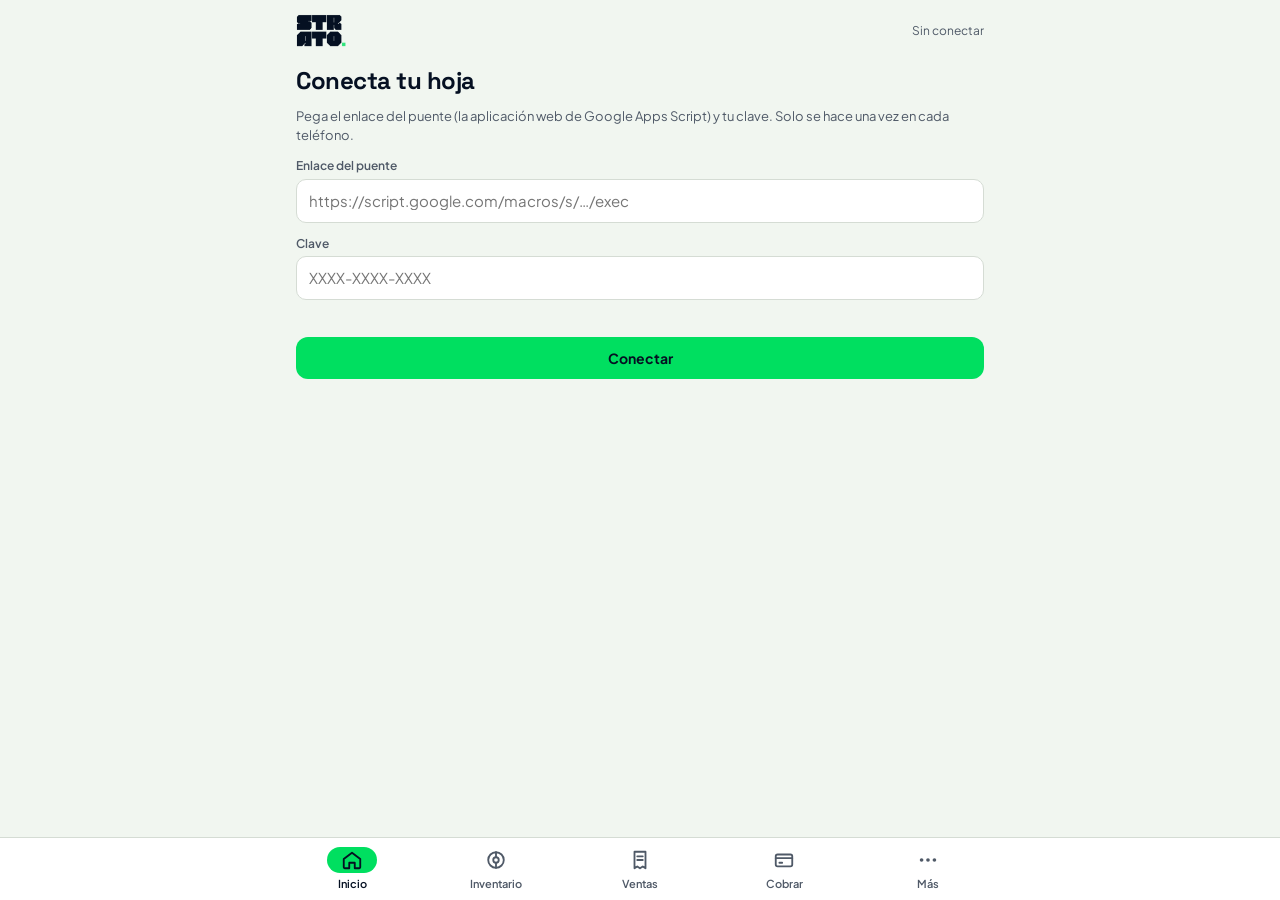
==== commit 1ca305c4: "Marca STRATO: logo, paleta, tipografías e íconos Co-Authored-By: Claude Opus 5.5 <noreply@anthropic." ====
--- a/index.html
+++ b/index.html
@@ -3,7 +3,7 @@
 <head>
 <meta charset="utf-8">
 <meta name="viewport" content="width=device-width,initial-scale=1,viewport-fit=cover">
-<meta name="theme-color" content="#0F1210">
+<meta name="theme-color" content="#051022">
 <meta name="description" content="Inventario, ventas y cobros de StratoFil3D conectados a Google Sheets.">
 <link rel="manifest" href="manifest.webmanifest">
 <link rel="icon" href="icon-192.png" type="image/png">
@@ -15,33 +15,36 @@
 <title>StratoFil3D</title>
 <link rel="preconnect" href="https://fonts.googleapis.com">
 <link rel="preconnect" href="https://fonts.gstatic.com" crossorigin>
-<link rel="stylesheet" href="https://fonts.googleapis.com/css2?family=Unbounded:wght@500;700&family=Figtree:wght@400;500;600;700&family=JetBrains+Mono:wght@400;600&display=swap">
+<link rel="stylesheet" href="https://fonts.googleapis.com/css2?family=Space+Grotesk:wght@500;600;700&family=Plus+Jakarta+Sans:wght@400;500;600;700&display=swap">
 <style>
 html{color-scheme:light}:root{padding-top:env(safe-area-inset-top,0px);padding-bottom:env(safe-area-inset-bottom,0px)}body{margin:0}img{max-width:100%}[hidden]{display:none!important}
-/* Layout: app de una columna para teléfono, barra de pestañas fija abajo, hojas deslizantes para formularios. Marca oscura con lima. */
+/* Layout: app de una columna para teléfono, barra de pestañas fija abajo, hojas deslizantes para formularios. Marca STRATO: noche, verde, hueso; naranja solo para "por llegar". */
 :root{
-  --bg:#F3F5EF; --surface:#FFFFFF; --surface-2:#EAEEE4; --line:#D9DFD1;
-  --fg:#151915; --muted:#5D665C; --accent:#4F7A00; --lime:#C6F432; --lime-ink:#141A05;
-  --ok:#23864A; --warn:#B26B00; --bad:#C23A30; --info:#1F6FB0;
-  --ok-bg:#E1F2E6; --warn-bg:#FBEBD1; --bad-bg:#F8DEDB; --info-bg:#DDEBF7;
-  --shadow:0 10px 30px rgba(20,26,10,.12);
-  --f-display:"Unbounded", "Arial Black", system-ui, sans-serif;
-  --f-body:"Figtree", system-ui, -apple-system, "Segoe UI", sans-serif;
-  --f-mono:"JetBrains Mono", ui-monospace, "SFMono-Regular", Menlo, monospace;
-  --r:14px;
+  --bg:#F1F6F0; --surface:#FFFFFF; --surface-2:#E6ECE6; --line:#D5DCD4;
+  --fg:#051022; --muted:#4F5967; --accent:#00803A; --lime:#00DF60; --lime-ink:#051022;
+  --ok:#00803A; --warn:#8A5A00; --bad:#B3202D; --info:#B83D00;
+  --ok-bg:#D9F5E3; --warn-bg:#FBEBC8; --bad-bg:#FADADD; --info-bg:#FFE3D3;
+  --shadow:0 10px 30px rgba(5,16,34,.14);
+  --f-display:"Space Grotesk", "Helvetica Neue", Arial, sans-serif;
+  --f-body:"Plus Jakarta Sans", "Helvetica Neue", Arial, sans-serif;
+  --f-mono:"Space Grotesk", "Helvetica Neue", Arial, sans-serif;
+  --r:12px;
 }
 @media (prefers-color-scheme: dark){:root:not([data-theme="light"]){
-  --bg:#0F1210; --surface:#171B18; --surface-2:#1F2420; --line:#2B322C;
-  --fg:#ECF0E8; --muted:#97A196; --accent:#C6F432; --lime:#C6F432; --lime-ink:#141A05;
-  --ok:#5BD18A; --warn:#F0B451; --bad:#F2766C; --info:#6CB6F2;
-  --ok-bg:#183323; --warn-bg:#3A2C12; --bad-bg:#3D1C19; --info-bg:#162B3D;
-  --shadow:0 10px 30px rgba(0,0,0,.45); color-scheme:dark;}}
+  --bg:#051022; --surface:#0D1B33; --surface-2:#142441; --line:#1E2B42;
+  --fg:#F1F6F0; --muted:#A6B0BC; --accent:#00DF60; --lime:#00DF60; --lime-ink:#051022;
+  --ok:#00DF60; --warn:#F5B83D; --bad:#FF6B78; --info:#FF7A33;
+  --ok-bg:#06301F; --warn-bg:#33270B; --bad-bg:#3A1420; --info-bg:#3A1A0A;
+  --shadow:0 10px 30px rgba(0,0,0,.5); color-scheme:dark;}
+  :root:not([data-theme="light"]) .lg-d{display:none} :root:not([data-theme="light"]) .lg-l{display:block}}
 :root[data-theme="dark"]{
-  --bg:#0F1210; --surface:#171B18; --surface-2:#1F2420; --line:#2B322C;
-  --fg:#ECF0E8; --muted:#97A196; --accent:#C6F432; --lime:#C6F432; --lime-ink:#141A05;
-  --ok:#5BD18A; --warn:#F0B451; --bad:#F2766C; --info:#6CB6F2;
-  --ok-bg:#183323; --warn-bg:#3A2C12; --bad-bg:#3D1C19; --info-bg:#162B3D;
-  --shadow:0 10px 30px rgba(0,0,0,.45); color-scheme:dark;}
+  --bg:#051022; --surface:#0D1B33; --surface-2:#142441; --line:#1E2B42;
+  --fg:#F1F6F0; --muted:#A6B0BC; --accent:#00DF60; --lime:#00DF60; --lime-ink:#051022;
+  --ok:#00DF60; --warn:#F5B83D; --bad:#FF6B78; --info:#FF7A33;
+  --ok-bg:#06301F; --warn-bg:#33270B; --bad-bg:#3A1420; --info-bg:#3A1A0A;
+  --shadow:0 10px 30px rgba(0,0,0,.5); color-scheme:dark;}
+:root[data-theme="dark"] .lg-d{display:none} :root[data-theme="dark"] .lg-l{display:block}
+.lg-l{display:none}
 *{box-sizing:border-box}
 html,body{height:100%}
 body{background:var(--bg);color:var(--fg);font-family:var(--f-body);font-size:15px;line-height:1.45;-webkit-font-smoothing:antialiased}
@@ -49,11 +52,12 @@
 .num,.mono{font-family:var(--f-mono);font-variant-numeric:tabular-nums}
 .wrap{max-width:720px;margin:0 auto;padding-inline:16px;padding-block:0 calc(96px + env(safe-area-inset-bottom,0px))}
 header.top{position:sticky;top:env(safe-area-inset-top,0px);z-index:5;background:var(--bg);display:flex;align-items:center;gap:10px;padding-block:14px 10px}
-.brand{font-family:var(--f-display);font-weight:700;font-size:18px;letter-spacing:-.01em}
-.brand b{color:var(--accent);font-weight:700}
+.brand{display:block;line-height:0}
+.brand img{height:34px;width:auto}
+.tagline{font-family:var(--f-display);font-weight:600;font-size:15px;letter-spacing:-.01em}
 .top .spacer{flex:1}
 .who{font-size:12px;color:var(--muted)}
-h1.view{font-family:var(--f-display);font-weight:500;font-size:22px;letter-spacing:-.01em;margin:6px 0 14px;text-wrap:balance;display:flex;align-items:center;gap:10px}
+h1.view{font-family:var(--f-display);font-weight:700;font-size:24px;letter-spacing:-.02em;margin:6px 0 14px;text-wrap:balance;display:flex;align-items:center;gap:10px}
 h2.sec{font-size:12px;letter-spacing:.09em;text-transform:uppercase;color:var(--muted);margin:22px 0 8px;font-weight:600;display:flex;justify-content:space-between;align-items:baseline;gap:8px}
 h2.sec .r{text-transform:none;letter-spacing:0;font-weight:500}
 .back{border:0;background:var(--surface-2);width:34px;height:34px;border-radius:50%;cursor:pointer;font-size:18px;line-height:1;flex:none}
@@ -62,11 +66,11 @@
 .kpis{display:grid;grid-template-columns:1fr 1fr;gap:10px}
 .kpi{background:var(--surface);border:1px solid var(--line);border-radius:var(--r);padding:12px 14px;min-width:0}
 .kpi .l{font-size:12px;color:var(--muted);font-weight:500}
-.kpi .v{font-family:var(--f-mono);font-size:21px;font-weight:600;margin-top:2px;font-variant-numeric:tabular-nums;white-space:nowrap;overflow:hidden;text-overflow:ellipsis}
+.kpi .v{font-family:var(--f-mono);font-size:22px;font-weight:700;letter-spacing:-.02em;margin-top:2px;font-variant-numeric:tabular-nums;white-space:nowrap;overflow:hidden;text-overflow:ellipsis}
 .kpi .s{font-size:12px;color:var(--muted)}
-.kpi.hero{grid-column:1/-1;background:var(--lime);color:var(--lime-ink);border-color:transparent}
+.kpi.hero{grid-column:1/-1;background:repeating-linear-gradient(0deg,transparent 0 7px,rgba(5,16,34,.07) 7px 8px),var(--lime);color:var(--lime-ink);border-color:transparent}
 .kpi.hero .l,.kpi.hero .s{color:var(--lime-ink);opacity:.75}
-.kpi.hero .v{font-size:30px}
+.kpi.hero .v{font-size:34px}
 .list{background:var(--surface);border:1px solid var(--line);border-radius:var(--r);overflow:hidden}
 .row{display:flex;align-items:center;gap:12px;padding:11px 14px;border-top:1px solid var(--line);cursor:pointer;min-width:0;background:none;border-left:0;border-right:0;border-bottom:0;width:100%;text-align:left}
 .row:first-child{border-top:0}
@@ -127,7 +131,7 @@
 .sheet-card{background:var(--bg);width:100%;max-width:640px;max-height:92%;overflow:auto;border-radius:20px 20px 0 0;padding:6px 16px calc(24px + env(safe-area-inset-bottom,0px));box-shadow:var(--shadow)}
 @media (min-width:700px){.sheet{align-items:center}.sheet-card{border-radius:20px;max-height:88%}}
 .sheet-h{position:sticky;top:0;background:var(--bg);display:flex;align-items:center;gap:10px;padding-block:12px 10px;z-index:2}
-.sheet-h h3{flex:1;margin:0;font-family:var(--f-display);font-weight:500;font-size:18px;min-width:0}
+.sheet-h h3{flex:1;margin:0;font-family:var(--f-display);font-weight:700;font-size:18px;min-width:0}
 .x{border:0;background:var(--surface-2);width:34px;height:34px;border-radius:50%;cursor:pointer;font-size:18px;flex:none}
 form .f{display:flex;flex-direction:column;gap:4px;min-width:0}
 form label.lb,.f>span{font-size:12px;font-weight:600;color:var(--muted)}
@@ -200,7 +204,7 @@
 
 <div class="wrap">
   <header class="top">
-    <div class="brand">STRATO<b>FIL</b>3D</div>
+    <div class="brand" role="img" aria-label="STRATO"><img class="lg-d" alt="STRATO" src="[data-uri]"><img class="lg-l" alt="" src="[data-uri]"></div>
     <div class="spacer"></div>
     <div class="who" id="who"></div>
   </header>
@@ -641,7 +645,7 @@
   h += '<div class="tiles"><button class="tile" data-act="goSub" data-s="caja"><span class="l">Caja de hoy</span><span class="v">' + money(hoyS.cobrado) + '</span><span class="s">entró · vendiste ' + money(hoyS.ventas) + '</span></button>'
     + '<button class="tile" data-act="goSub" data-s="stats"><span class="l">Ventas del mes</span><span class="v">' + money(ma.ventas) + '</span><span class="s">' + delta(ma.ventas, mb.ventas) + ' vs mes pasado</span></button></div>';
   h += tasaCard();
-  if (sampleCap) h += '<button class="alert p-info ai-btn" data-act="goSub" data-s="asistente"><b>Pregúntale a tu negocio</b>&nbsp;· asistente con IA ›</button>';
+  if (sampleCap) h += '<button class="alert p-ok ai-btn" data-act="goSub" data-s="asistente"><b>Pregúntale a tu negocio</b>&nbsp;· asistente con IA ›</button>';
   h += '<h2 class="sec">Pendientes</h2>';
   const al = [];
   if (bajo) al.push('<button class="alert p-warn" data-act="goInv" data-f="bajo"><b>' + bajo + '</b> producto' + (bajo === 1 ? '' : 's') + ' con stock bajo y nada en camino</button>');
@@ -663,7 +667,7 @@
   const sy = v => pt + ih - (Math.max(0, v) / top) * ih;
   const bw = iw / 12;
   let g = '';
-  for (let i = 0; i <= 2; i++) { const v = top * i / 2, y = sy(v); g += '<line x1="' + pl + '" x2="' + (W - 6) + '" y1="' + y + '" y2="' + y + '" style="stroke:var(--line)" stroke-width="1"/><text x="' + (pl - 4) + '" y="' + (y + 3) + '" text-anchor="end" style="fill:var(--muted)" font-size="9" font-family="JetBrains Mono, monospace">' + (v >= 1000 ? (v / 1000) + 'k' : v) + '</text>'; }
+  for (let i = 0; i <= 2; i++) { const v = top * i / 2, y = sy(v); g += '<line x1="' + pl + '" x2="' + (W - 6) + '" y1="' + y + '" y2="' + y + '" style="stroke:var(--line)" stroke-width="1"/><text x="' + (pl - 4) + '" y="' + (y + 3) + '" text-anchor="end" style="fill:var(--muted)" font-size="9" font-family="Space Grotesk, Arial, sans-serif">' + (v >= 1000 ? (v / 1000) + 'k' : v) + '</text>'; }
   R.m.forEach((x, i) => {
     const x0 = pl + i * bw + bw * 0.14, w = bw * 0.36;
     if (x.ventas > 0) g += '<rect x="' + x0 + '" y="' + sy(x.ventas) + '" width="' + w + '" height="' + (pt + ih - sy(x.ventas)) + '" rx="2" style="fill:var(--accent)"><title>' + MESES[i] + ' ventas ' + money(x.ventas) + '</title></rect>';
@@ -740,7 +744,7 @@
 
 function vMas() {
   const items = [['caja','Caja y cierre','Lo que entró por cada método de pago'],['stats','Estadísticas','Compara períodos, vendedores, productos y clientes']].concat(sampleCap ? [['asistente','Pregúntale a tu negocio','Asistente con IA que responde con tus datos']] : []).concat([['apartados','Apartados','Productos reservados por clientes'],['pedidos','Pedidos en camino','Lo que viene desde Bambu Lab'],['compras','Compras','Mercancía recibida y su costo'],['gastos','Gastos','Delivery, empaques, publicidad…'],['clientes','Clientes','Directorio e historial'],['reposicion','Qué pedir','Reposición sugerida según ventas'],['resumen','Resumen anual','Ventas, utilidad y gastos por mes'],['catalogo','Catálogo para clientes','Texto e imagen para WhatsApp'],['ajustes','Ajustes','Tax, envío, métodos de pago, tu nombre, respaldo']]);
-  return head('Más') + '<a class="alert p-mut" style="text-decoration:none;color:inherit" href="' + SHEET_URL + '" target="_blank" rel="noopener"><b>Conectada a tu Google Sheet</b>&nbsp;· abrir la hoja ›</a><div class="list">' + items.map(([k, t, d]) => '<button class="row" data-act="goSub" data-s="' + k + '"><div class="main"><div class="t">' + t + '</div><div class="d">' + d + '</div></div><div class="end muted">›</div></button>').join('') + '<button class="row" data-act="tasa"><div class="main"><div class="t">Tasa del día</div><div class="d">' + (cfg().tasa ? tasaFmt(cfg().tasa) + ' Bs/$' + (cfg().tasaFecha ? ' · del ' + fdate(cfg().tasaFecha) : '') : 'Sin definir') + '</div></div><div class="end muted">›</div></button></div>';
+  return head('Más') + '<a class="alert p-mut" style="text-decoration:none;color:inherit" href="' + SHEET_URL + '" target="_blank" rel="noopener"><b>Conectada a tu Google Sheet</b>&nbsp;· abrir la hoja ›</a><div class="list">' + items.map(([k, t, d]) => '<button class="row" data-act="goSub" data-s="' + k + '"><div class="main"><div class="t">' + t + '</div><div class="d">' + d + '</div></div><div class="end muted">›</div></button>').join('') + '<button class="row" data-act="tasa"><div class="main"><div class="t">Tasa del día</div><div class="d">' + (cfg().tasa ? tasaFmt(cfg().tasa) + ' Bs/$' + (cfg().tasaFecha ? ' · del ' + fdate(cfg().tasaFecha) : '') : 'Sin definir') + '</div></div><div class="end muted">›</div></button></div><p class="tagline" style="text-align:center;margin:28px 0 4px">Calidad capa a capa.</p><p class="muted small" style="text-align:center;margin:0">' + esc(cfg().negocio.nombre) + ' · ' + esc(cfg().negocio.ciudad || '') + '</p>';
 }
 
 const SUBS = {
@@ -859,12 +863,12 @@
 }
 function catText() {
   const n = cfg().negocio, gs = catGroups();
-  let t = '*' + n.nombre.toUpperCase() + '* · Filamentos Bambu Lab originales\n' + (n.ciudad ? n.ciudad + ' · ' : '') + 'Precios en USD\n';
+  let t = '*' + n.nombre.toUpperCase() + '* · Filamento original Bambu Lab\n' + (n.ciudad ? n.ciudad + ' · ' : '') + 'Precios en USD\n';
   for (const g of gs) { t += '\n*' + g.tipo + ' · ' + title(g.pres) + ' — ' + money(g.precio) + (S.catBs && cfg().tasa ? ' (' + enBs(g.precio) + ')' : '') + '*\n'; t += g.items.map(e => '• ' + title(e.p.color) + (e.disp - e.apartadoDeStock > 0 ? '' : ' _(llega pronto)_')).join('\n') + '\n'; }
   if (S.catBs && cfg().tasa) t += '\nPrecios en Bs a la tasa del ' + fdate(cfg().tasaFecha || today()) + ' (' + tasaFmt(cfg().tasa) + ').';
   t += '\nPagos: ' + cfg().metodos.map(m => title(m.n)).join(', ') + '.';
   if (n.whatsapp) t += '\nPedidos: ' + n.whatsapp; if (n.instagram) t += '\nInstagram: ' + n.instagram;
-  return t;
+  return t + '\n\n_Calidad capa a capa._';
 }
 
 /* ============ caja, estadísticas, tasa y asistente ============ */
@@ -927,7 +931,7 @@
   const step = Math.pow(10, Math.floor(Math.log10(max))); let top = Math.ceil(max / step) * step; if (top < max) top += step;
   const sy = v => pt + ih - (Math.max(0, v) / top) * ih, bw = iw / labels.length;
   let g = '';
-  for (let i = 0; i <= 2; i++) { const v = top * i / 2, y = sy(v); g += '<line x1="' + pl + '" x2="' + (W - 6) + '" y1="' + y + '" y2="' + y + '" style="stroke:var(--line)"/><text x="' + (pl - 4) + '" y="' + (y + 3) + '" text-anchor="end" style="fill:var(--muted)" font-size="9" font-family="JetBrains Mono, monospace">' + (v >= 1000 ? (v / 1000) + 'k' : v) + '</text>'; }
+  for (let i = 0; i <= 2; i++) { const v = top * i / 2, y = sy(v); g += '<line x1="' + pl + '" x2="' + (W - 6) + '" y1="' + y + '" y2="' + y + '" style="stroke:var(--line)"/><text x="' + (pl - 4) + '" y="' + (y + 3) + '" text-anchor="end" style="fill:var(--muted)" font-size="9" font-family="Space Grotesk, Arial, sans-serif">' + (v >= 1000 ? (v / 1000) + 'k' : v) + '</text>'; }
   values.forEach((v, i) => {
     const w = Math.max(2, bw * 0.62), x0 = pl + i * bw + (bw - w) / 2;
     if (v > 0) g += '<rect x="' + x0 + '" y="' + sy(v) + '" width="' + w + '" height="' + (pt + ih - sy(v)) + '" rx="2" style="fill:var(--accent)"><title>' + esc(labels[i]) + ': ' + money(v) + '</title></rect>';
@@ -1284,6 +1288,8 @@
 }
 
 /* ============ recibos ============ */
+const LOGO_L = new Image(); LOGO_L.src = '[data-uri]';
+const logoReady = () => LOGO_L.decode ? LOGO_L.decode().catch(() => {}) : Promise.resolve();
 function reciboTexto(kind, d) {
   const n = cfg().negocio, isV = kind === 'venta', t = isV ? vt(d) : apTotals(d);
   let s = '*' + n.nombre.toUpperCase() + '*\n' + (isV ? 'Recibo de venta N° ' + d.numero : 'Comprobante de apartado ' + d.numero) + '\nFecha: ' + fdate(d.fecha) + '\nCliente: ' + d.cliente + '\n\n';
@@ -1291,52 +1297,60 @@
   const tzR = isV ? num(d.tasa) : cfg().tasa;
   s += '\n\n*Total: ' + money(t.total) + '*\n' + (tzR ? 'En bolívares: ' + bsFmt(t.total * tzR) + ' (tasa ' + tasaFmt(tzR) + ')\n' : '') + (isV ? 'Pagado' : 'Abonado') + ': ' + money(t.pagado) + '\n' + (t.saldo > 0 ? (isV ? 'Saldo pendiente' : 'Resta por pagar') + ': ' + money(t.saldo) + '\n' : (isV ? 'Pagado completo. ¡Gracias!\n' : ''));
   if (!isV) s += 'Los productos quedan reservados a tu nombre.\n';
-  return s + '\nGracias por tu compra en ' + n.nombre + '.';
+  return s + '\nGracias por tu compra en ' + n.nombre + '.\n_Calidad capa a capa._';
 }
 async function reciboShow(kind, id) {
   const d = (kind === 'venta' ? S.ventas : S.apartados).find(x => x.id === id); if (!d) return;
-  openSheet(kind === 'venta' ? 'Recibo N° ' + d.numero : 'Comprobante ' + d.numero, '<canvas id="rcv" style="width:100%;height:auto;border-radius:12px;border:1px solid var(--line);display:block"></canvas><div class="btns full" style="margin-top:12px"><button class="btn pri" data-act="saveImg" data-n="' + esc((kind === 'venta' ? 'Recibo-' + d.numero : 'Apartado-' + d.numero) + '-' + String(d.cliente).replace(/\s+/g, '_')) + '">Compartir imagen</button><button class="btn" data-act="copyRecibo" data-k="' + kind + '" data-id="' + esc(id) + '">Copiar texto</button></div>', async () => { try { await document.fonts.ready; } catch (e) {} drawRecibo($('#rcv'), kind, d); });
+  openSheet(kind === 'venta' ? 'Recibo N° ' + d.numero : 'Comprobante ' + d.numero, '<canvas id="rcv" style="width:100%;height:auto;border-radius:12px;border:1px solid var(--line);display:block"></canvas><div class="btns full" style="margin-top:12px"><button class="btn pri" data-act="saveImg" data-n="' + esc((kind === 'venta' ? 'Recibo-' + d.numero : 'Apartado-' + d.numero) + '-' + String(d.cliente).replace(/\s+/g, '_')) + '">Compartir imagen</button><button class="btn" data-act="copyRecibo" data-k="' + kind + '" data-id="' + esc(id) + '">Copiar texto</button></div>', async () => { try { await document.fonts.ready; await logoReady(); } catch (e) {} drawRecibo($('#rcv'), kind, d); });
 }
 function wrapText(ctx, text, maxW) { const words = String(text).split(' '); const lines = []; let l = ''; for (const w of words) { const t = l ? l + ' ' + w : w; if (ctx.measureText(t).width > maxW && l) { lines.push(l); l = w; } else l = t; } if (l) lines.push(l); return lines; }
+const BR = { noche: '#051022', verde: '#00DF60', naranja: '#FF5500', hueso: '#F1F6F0', acero: '#677381', muted: '#4F5967', mutedD: '#A6B0BC', line: '#D5DCD4', raised: '#0D1B33' };
+const FD = '"Space Grotesk", "Helvetica Neue", Arial, sans-serif', FB = '"Plus Jakarta Sans", "Helvetica Neue", Arial, sans-serif';
+function drawLogo(x, X, Y, h) { if (LOGO_L.complete && LOGO_L.naturalWidth) x.drawImage(LOGO_L, X, Y, h * LOGO_L.naturalWidth / LOGO_L.naturalHeight, h); else { x.fillStyle = BR.hueso; x.font = '700 ' + Math.round(h * 0.5) + 'px ' + FD; x.fillText('STRATO.', X, Y + h * 0.7); } }
+function layers(x, X, Y, w, h, color) { x.fillStyle = color; for (let yy = Y; yy < Y + h; yy += 10) x.fillRect(X, yy, w, 2); }
 function drawRecibo(cv, kind, d) {
   const isV = kind === 'venta', t = isV ? vt(d) : apTotals(d), n = cfg().negocio;
-  const W = 1080, items = d.items || [];
-  const H = 640 + items.length * 120 + (t.desc ? 60 : 0) + (isV ? 0 : 60) + ((isV ? num(d.tasa) : cfg().tasa) ? 52 : 0);
+  const W = 1080, items = d.items || [], tzC = isV ? num(d.tasa) : cfg().tasa;
+  const H = 900 + items.length * 120 + (t.desc ? 52 : 0) + (tzC ? 52 : 0) + (isV ? 0 : 60);
   cv.width = W; cv.height = H; const x = cv.getContext('2d');
-  const DARK = '#0F1210', LIME = '#C6F432', INK = '#141A05', PAPER = '#FBFCF8', GREY = '#5D665C', LINE = '#DDE3D6';
-  x.fillStyle = PAPER; x.fillRect(0, 0, W, H);
-  x.fillStyle = DARK; x.fillRect(0, 0, W, 220);
-  x.fillStyle = '#ECF0E8'; x.font = '700 54px Unbounded, "Arial Black", sans-serif'; x.fillText('STRATO', 70, 110);
-  let w1 = x.measureText('STRATO').width; x.fillStyle = LIME; x.fillText('FIL', 70 + w1, 110); let w2 = x.measureText('FIL').width; x.fillStyle = '#ECF0E8'; x.fillText('3D', 70 + w1 + w2, 110);
-  x.font = '500 26px Figtree, sans-serif'; x.fillStyle = '#97A196'; x.fillText('Filamentos Bambu Lab · ' + (n.ciudad || ''), 70, 160);
-  x.fillStyle = LIME; x.beginPath(); x.roundRect ? x.roundRect(W - 330, 70, 260, 80, 40) : x.rect(W - 330, 70, 260, 80); x.fill();
-  x.fillStyle = INK; x.font = '700 26px Figtree, sans-serif'; x.textAlign = 'center'; x.fillText(isV ? 'RECIBO N° ' + d.numero : 'APARTADO ' + d.numero, W - 200, 120); x.textAlign = 'left';
-  let y = 290;
-  x.fillStyle = GREY; x.font = '600 24px Figtree, sans-serif'; x.fillText('CLIENTE', 70, y); x.fillText('FECHA', W - 330, y);
-  y += 44; x.fillStyle = DARK; x.font = '700 38px Figtree, sans-serif'; x.fillText(String(d.cliente), 70, y); x.font = '600 34px "JetBrains Mono", monospace'; x.fillText(fdate(d.fecha), W - 330, y);
-  y += 40; x.fillStyle = LINE; x.fillRect(70, y, W - 140, 3); y += 30;
+  x.fillStyle = BR.hueso; x.fillRect(0, 0, W, H);
+  // cabecera noche con el logo claro
+  x.fillStyle = BR.noche; x.fillRect(0, 0, W, 250);
+  layers(x, 0, 236, W, 14, 'rgba(0,223,96,.55)');
+  drawLogo(x, 70, 50, 140);
+  x.fillStyle = BR.verde; x.fillRect(W - 360, 70, 290, 76);
+  x.fillStyle = BR.noche; x.font = '700 28px ' + FD; x.textAlign = 'center'; x.fillText(isV ? 'RECIBO N° ' + d.numero : 'APARTADO ' + d.numero, W - 215, 119);
+  x.fillStyle = BR.mutedD; x.font = '500 22px ' + FB; x.fillText('Filamento original Bambu Lab', W - 215, 182); x.fillText(n.ciudad || '', W - 215, 212); x.textAlign = 'left';
+  let y = 320;
+  x.fillStyle = BR.muted; x.font = '700 22px ' + FB; x.fillText('CLIENTE', 70, y); x.fillText('FECHA', W - 330, y);
+  y += 46; x.fillStyle = BR.noche; x.font = '700 40px ' + FD; x.fillText(String(d.cliente).slice(0, 30), 70, y); x.font = '600 36px ' + FD; x.fillText(fdate(d.fecha), W - 330, y);
+  y += 40; x.fillStyle = BR.line; x.fillRect(70, y, W - 140, 3); y += 30;
   for (const it of items) {
     const p = prod(it.codigo) || { color: it.codigo };
     y += 20;
-    if (isAcc(p)) { x.fillStyle = '#EAEEE4'; x.fillRect(70, y, 64, 64); }
-    else { x.fillStyle = hexOf(p); x.beginPath(); x.arc(102, y + 32, 32, 0, Math.PI * 2); x.fill(); x.strokeStyle = 'rgba(0,0,0,.15)'; x.lineWidth = 2; x.stroke(); if (p.presentacion === 'REFILL') { x.setLineDash([6, 6]); x.strokeStyle = 'rgba(255,255,255,.8)'; x.beginPath(); x.arc(102, y + 32, 18, 0, Math.PI * 2); x.stroke(); x.setLineDash([]); } }
-    x.fillStyle = DARK; x.font = '700 32px Figtree, sans-serif'; x.fillText(title(p.color).slice(0, 34), 160, y + 26);
-    x.fillStyle = GREY; x.font = '500 24px Figtree, sans-serif'; x.fillText((p.tipo || '') + (p.presentacion && p.presentacion !== 'UNIDAD' ? ' · ' + title(p.presentacion) : '') + ' · ' + num(it.cantidad) + ' × ' + money(num(it.precio)) + (num(it.descuento) ? '  − ' + money(num(it.descuento)) : ''), 160, y + 62);
-    x.fillStyle = DARK; x.font = '600 32px "JetBrains Mono", monospace'; x.textAlign = 'right'; x.fillText(money(num(it.cantidad) * num(it.precio) - num(it.descuento)), W - 70, y + 42); x.textAlign = 'left';
+    if (isAcc(p)) { x.fillStyle = '#E6ECE6'; x.fillRect(70, y, 64, 64); }
+    else { x.fillStyle = hexOf(p); x.beginPath(); x.arc(102, y + 32, 32, 0, Math.PI * 2); x.fill(); x.strokeStyle = 'rgba(5,16,34,.18)'; x.lineWidth = 2; x.stroke(); if (p.presentacion === 'REFILL') { x.setLineDash([6, 6]); x.strokeStyle = 'rgba(255,255,255,.85)'; x.beginPath(); x.arc(102, y + 32, 18, 0, Math.PI * 2); x.stroke(); x.setLineDash([]); } }
+    x.fillStyle = BR.noche; x.font = '700 32px ' + FD; x.fillText(title(p.color).slice(0, 30) + (p.codigo ? '' : ''), 160, y + 26);
+    x.fillStyle = BR.muted; x.font = '500 23px ' + FB; x.fillText((title(p.tipo || '')) + (p.presentacion && p.presentacion !== 'UNIDAD' ? ' · ' + title(p.presentacion) : '') + (p.codigo ? ' (' + p.codigo + ')' : '') + ' · ' + num(it.cantidad) + ' × ' + money(num(it.precio)) + (num(it.descuento) ? '  − ' + money(num(it.descuento)) : ''), 160, y + 62);
+    x.fillStyle = BR.noche; x.font = '700 32px ' + FD; x.textAlign = 'right'; x.fillText(money(num(it.cantidad) * num(it.precio) - num(it.descuento)), W - 70, y + 42); x.textAlign = 'left';
     y += 100;
   }
-  y += 10; x.fillStyle = LINE; x.fillRect(70, y, W - 140, 3); y += 56;
-  const rowT = (l, v, big, color) => { x.fillStyle = color || (big ? DARK : GREY); x.font = (big ? '800 40px' : '500 28px') + ' Figtree, sans-serif'; x.fillText(l, 70, y); x.font = (big ? '700 42px' : '600 30px') + ' "JetBrains Mono", monospace'; x.textAlign = 'right'; x.fillText(v, W - 70, y); x.textAlign = 'left'; y += big ? 64 : 52; };
+  y += 10; x.fillStyle = BR.line; x.fillRect(70, y, W - 140, 3); y += 56;
+  const rowT = (l, v, big) => { x.fillStyle = big ? BR.noche : BR.muted; x.font = (big ? '700 40px ' + FD : '500 27px ' + FB); x.fillText(l, 70, y); x.font = (big ? '700 44px ' : '600 30px ') + FD; x.textAlign = 'right'; x.fillText(v, W - 70, y); x.textAlign = 'left'; y += big ? 64 : 52; };
   if (t.desc) rowT('Descuentos', '-' + money(t.desc));
   rowT('Total', money(t.total), true);
-  const tzC = isV ? num(d.tasa) : cfg().tasa; if (tzC) rowT('En Bs (tasa ' + tasaFmt(tzC) + ')', bsFmt(t.total * tzC));
+  if (tzC) rowT('En Bs (tasa ' + tasaFmt(tzC) + ')', bsFmt(t.total * tzC));
   rowT(isV ? 'Pagado' : 'Abonado', money(t.pagado));
-  rowT(isV ? 'Saldo pendiente' : 'Resta por pagar', money(t.saldo), false, t.saldo > 0 ? '#C23A30' : '#23864A');
-  if (!isV) { x.fillStyle = GREY; x.font = 'italic 500 24px Figtree, sans-serif'; x.fillText('Los productos quedan reservados a tu nombre.', 70, y); y += 50; }
-  x.fillStyle = DARK; x.fillRect(0, H - 110, W, 110);
-  x.fillStyle = '#ECF0E8'; x.font = '600 26px Figtree, sans-serif';
-  const foot = ['¡Gracias por tu compra!', n.whatsapp ? 'WhatsApp ' + n.whatsapp : '', n.instagram || ''].filter(Boolean).join('   ·   ');
-  x.textAlign = 'center'; x.fillText(foot, W / 2, H - 46); x.textAlign = 'left';
+  // saldo: bloque noche con la cifra en verde
+  y += 22; x.fillStyle = BR.noche; x.fillRect(70, y - 46, W - 140, 84);
+  x.fillStyle = BR.hueso; x.font = '700 30px ' + FD; x.fillText(t.saldo > 0.005 ? (isV ? 'Saldo pendiente' : 'Resta por pagar') : 'Pagado completo', 100, y + 8);
+  x.fillStyle = BR.verde; x.font = '700 42px ' + FD; x.textAlign = 'right'; x.fillText(money(t.saldo), W - 100, y + 10); x.textAlign = 'left';
+  y += 90;
+  if (!isV) { x.fillStyle = BR.muted; x.font = 'italic 500 24px ' + FB; x.fillText('Los productos quedan reservados a tu nombre.', 70, y); y += 50; }
+  x.fillStyle = BR.noche; x.fillRect(0, H - 130, W, 130);
+  x.fillStyle = BR.verde; x.font = '700 34px ' + FD; x.textAlign = 'center'; x.fillText('Calidad capa a capa.', W / 2, H - 72);
+  x.fillStyle = BR.mutedD; x.font = '500 22px ' + FB;
+  x.fillText(['¡Gracias por tu compra!', n.whatsapp ? 'WhatsApp ' + n.whatsapp : '', n.instagram || ''].filter(Boolean).join('   ·   '), W / 2, H - 34); x.textAlign = 'left';
 }
 async function saveBlob(name, blob, share) {
   if (share && navigator.canShare) {
@@ -1349,30 +1363,35 @@
 }
 function saveCanvas(cv, name) { cv.toBlob(b => saveBlob(name.replace(/[^\w\-.]+/g, '_') + '.png', b, true), 'image/png'); }
 function drawCatalogo(cv) {
-  const gs = catGroups(), n = cfg().negocio, W = 1080, cols = 2, rowH = 92;
-  let H = 300 + 130; for (const g of gs) H += 110 + Math.ceil(g.items.length / cols) * rowH;
+  const gs = catGroups(), n = cfg().negocio, W = 1080, cols = 2, rowH = 92, bs = S.catBs && cfg().tasa;
+  let H = 330 + 170; for (const g of gs) H += 120 + Math.ceil(g.items.length / cols) * rowH;
   cv.width = W; cv.height = H; const x = cv.getContext('2d');
-  x.fillStyle = '#0F1210'; x.fillRect(0, 0, W, H);
-  x.fillStyle = '#ECF0E8'; x.font = '700 64px Unbounded, "Arial Black", sans-serif'; x.fillText('STRATO', 70, 130); let w1 = x.measureText('STRATO').width; x.fillStyle = '#C6F432'; x.fillText('FIL', 70 + w1, 130); let w2 = x.measureText('FIL').width; x.fillStyle = '#ECF0E8'; x.fillText('3D', 70 + w1 + w2, 130);
-  x.fillStyle = '#97A196'; x.font = '500 30px Figtree, sans-serif'; x.fillText('Filamentos Bambu Lab originales · ' + (n.ciudad || '') + ' · precios en USD', 70, 190);
-  let y = 270;
+  x.fillStyle = BR.noche; x.fillRect(0, 0, W, H);
+  drawLogo(x, 70, 60, 150);
+  x.fillStyle = BR.hueso; x.font = '700 40px ' + FD; x.textAlign = 'right'; x.fillText('Catálogo', W - 70, 118);
+  x.fillStyle = BR.mutedD; x.font = '500 24px ' + FB; x.fillText('Filamento original Bambu Lab', W - 70, 160); x.fillText((n.ciudad ? n.ciudad + ' · ' : '') + 'precios en USD', W - 70, 194); x.textAlign = 'left';
+  layers(x, 0, 250, W, 30, 'rgba(0,223,96,.5)');
+  let y = 330;
   for (const g of gs) {
-    x.fillStyle = '#C6F432'; x.fillRect(70, y, W - 140, 4); y += 58;
-    x.fillStyle = '#ECF0E8'; x.font = '700 34px Figtree, sans-serif'; x.fillText(g.tipo + ' · ' + title(g.pres), 70, y);
-    x.fillStyle = '#C6F432'; x.font = '700 38px "JetBrains Mono", monospace'; x.textAlign = 'right'; x.fillText(money(g.precio), W - 70, y); x.textAlign = 'left';
-    y += 40;
+    x.fillStyle = BR.verde; x.fillRect(70, y, W - 140, 4); y += 60;
+    x.fillStyle = BR.hueso; x.font = '700 36px ' + FD; x.fillText(title(g.tipo) + ' · ' + title(g.pres), 70, y);
+    x.fillStyle = BR.verde; x.font = '700 42px ' + FD; x.textAlign = 'right'; x.fillText(money(g.precio).replace('.00', ''), W - 70, y);
+    if (bs) { x.fillStyle = BR.mutedD; x.font = '500 22px ' + FB; x.fillText(enBs(g.precio), W - 70, y + 32); }
+    x.textAlign = 'left'; y += 46;
     g.items.forEach((e, i) => {
       const cx = 70 + (i % cols) * ((W - 140) / cols), cy = y + Math.floor(i / cols) * rowH;
-      if (isAcc(e.p)) { x.fillStyle = '#2B322C'; x.fillRect(cx, cy + 14, 56, 56); }
-      else { x.fillStyle = hexOf(e.p); x.beginPath(); x.arc(cx + 28, cy + 42, 28, 0, Math.PI * 2); x.fill(); x.strokeStyle = 'rgba(255,255,255,.25)'; x.lineWidth = 2; x.stroke(); }
-      x.fillStyle = '#ECF0E8'; x.font = '600 28px Figtree, sans-serif'; x.fillText(title(e.p.color).slice(0, 24), cx + 76, cy + 42);
-      x.fillStyle = (e.disp - e.apartadoDeStock > 0) ? '#5BD18A' : '#F0B451'; x.font = '500 22px Figtree, sans-serif'; x.fillText(e.disp - e.apartadoDeStock > 0 ? 'Disponible' : 'Llega pronto', cx + 76, cy + 72);
+      if (isAcc(e.p)) { x.fillStyle = BR.raised; x.fillRect(cx, cy + 14, 56, 56); }
+      else { x.fillStyle = hexOf(e.p); x.beginPath(); x.arc(cx + 28, cy + 42, 28, 0, Math.PI * 2); x.fill(); x.strokeStyle = 'rgba(241,246,240,.25)'; x.lineWidth = 2; x.stroke(); }
+      x.fillStyle = BR.hueso; x.font = '600 29px ' + FD; x.fillText(title(e.p.color).slice(0, 24), cx + 76, cy + 42);
+      const ok = e.disp - e.apartadoDeStock > 0;
+      x.fillStyle = ok ? BR.verde : BR.naranja; x.font = '600 21px ' + FB; x.fillText(ok ? 'Disponible' : 'Llega pronto', cx + 76, cy + 72);
     });
-    y += Math.ceil(g.items.length / cols) * rowH + 12;
-  }
-  x.fillStyle = '#C6F432'; x.fillRect(0, H - 120, W, 120);
-  x.fillStyle = '#141A05'; x.font = '700 32px Figtree, sans-serif'; x.textAlign = 'center';
-  x.fillText(['Pide por WhatsApp', n.whatsapp, n.instagram].filter(Boolean).join('  ·  '), W / 2, H - 50); x.textAlign = 'left';
+    y += Math.ceil(g.items.length / cols) * rowH + 14;
+  }
+  x.fillStyle = BR.verde; x.fillRect(0, H - 150, W, 150);
+  layers(x, 0, H - 150, W, 150, 'rgba(5,16,34,.07)');
+  x.fillStyle = BR.noche; x.textAlign = 'center'; x.font = '700 46px ' + FD; x.fillText('Calidad capa a capa.', W / 2, H - 84);
+  x.font = '600 24px ' + FB; x.fillText(['Pide por WhatsApp', n.whatsapp, n.instagram].filter(Boolean).join('  ·  '), W / 2, H - 40); x.textAlign = 'left';
 }
 
 /* ============ acciones ============ */
@@ -1432,7 +1451,7 @@
     case 'copyCobro': { const x = porCobrar().find(z => z.cliente === b.dataset.cl); if (x) copyText(msgCobro(x)); break; }
     case 'copyRepo': { const rows = Object.values(C.P).filter(e => e.sugerido > 0); copyText('Pedido sugerido ' + fdate(today()) + '\n' + rows.map(e => '• ' + e.sugerido + ' × ' + e.p.codigo + ' ' + title(e.p.color) + ' (' + e.p.tipo + ', ' + title(e.p.presentacion) + ')').join('\n') + '\nCosto estimado: ' + money(rows.reduce((s, e) => s + e.costoRep, 0))); break; }
     case 'catCopy': copyText(catText()); break;
-    case 'catImg': openSheet('Imagen del catálogo', '<canvas id="catcv" style="width:100%;height:auto;border-radius:12px;display:block"></canvas><div class="btns full" style="margin-top:12px"><button class="btn pri" data-act="saveImg" data-n="Catalogo-StratoFil3D-' + today() + '">Compartir imagen</button></div>', async () => { try { await document.fonts.ready; } catch (e) {} drawCatalogo($('#catcv')); }); break;
+    case 'catImg': openSheet('Imagen del catálogo', '<canvas id="catcv" style="width:100%;height:auto;border-radius:12px;display:block"></canvas><div class="btns full" style="margin-top:12px"><button class="btn pri" data-act="saveImg" data-n="Catalogo-StratoFil3D-' + today() + '">Compartir imagen</button></div>', async () => { try { await document.fonts.ready; await logoReady(); } catch (e) {} drawCatalogo($('#catcv')); }); break;
     case 'newPedido': pedidoForm('encamino'); break;
     case 'newCompra': pedidoForm('compras'); break;
     case 'pedido': pedidoDetail(b.dataset.k, b.dataset.p, b.dataset.f); break;
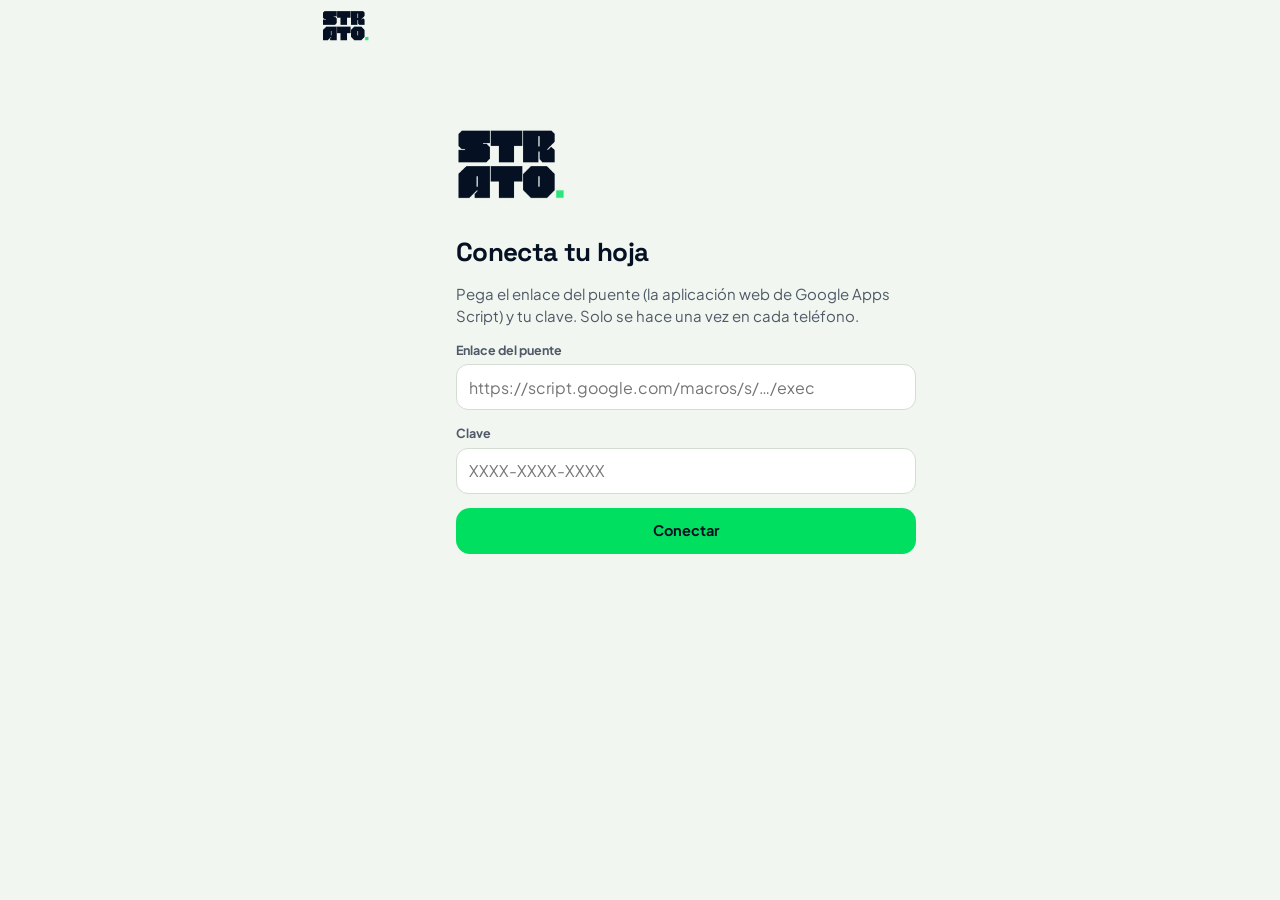
==== commit 7324b647: "Rehacer la app: interfaz nueva, navegación con botón atrás y guardado más seguro - Código separado e" ====
--- a/index.html
+++ b/index.html
@@ -3,7 +3,7 @@
 <head>
 <meta charset="utf-8">
 <meta name="viewport" content="width=device-width,initial-scale=1,viewport-fit=cover">
-<meta name="theme-color" content="#051022">
+<meta name="theme-color" content="#F1F6F0">
 <meta name="description" content="Inventario, ventas y cobros de StratoFil3D conectados a Google Sheets.">
 <link rel="manifest" href="manifest.webmanifest">
 <link rel="icon" href="icon-192.png" type="image/png">
@@ -13,1737 +13,48 @@
 <meta name="apple-mobile-web-app-status-bar-style" content="black-translucent">
 <meta name="apple-mobile-web-app-title" content="StratoFil3D">
 <title>StratoFil3D</title>
+<script>
+/* el tema se aplica antes de pintar para que no parpadee */
+(function () {
+  var t = 'auto';
+  try { t = localStorage.getItem('sf_tema') || 'auto'; } catch (e) {}
+  if (t !== 'light' && t !== 'dark') t = window.matchMedia && matchMedia('(prefers-color-scheme: dark)').matches ? 'dark' : 'light';
+  document.documentElement.setAttribute('data-theme', t);
+})();
+</script>
 <link rel="preconnect" href="https://fonts.googleapis.com">
 <link rel="preconnect" href="https://fonts.gstatic.com" crossorigin>
-<link rel="stylesheet" href="https://fonts.googleapis.com/css2?family=Space+Grotesk:wght@500;600;700&family=Plus+Jakarta+Sans:wght@400;500;600;700&display=swap">
-<style>
-html{color-scheme:light}:root{padding-top:env(safe-area-inset-top,0px);padding-bottom:env(safe-area-inset-bottom,0px)}body{margin:0}img{max-width:100%}[hidden]{display:none!important}
-/* Layout: app de una columna para teléfono, barra de pestañas fija abajo, hojas deslizantes para formularios. Marca STRATO: noche, verde, hueso; naranja solo para "por llegar". */
-:root{
-  --bg:#F1F6F0; --surface:#FFFFFF; --surface-2:#E6ECE6; --line:#D5DCD4;
-  --fg:#051022; --muted:#4F5967; --accent:#00803A; --lime:#00DF60; --lime-ink:#051022;
-  --ok:#00803A; --warn:#8A5A00; --bad:#B3202D; --info:#B83D00;
-  --ok-bg:#D9F5E3; --warn-bg:#FBEBC8; --bad-bg:#FADADD; --info-bg:#FFE3D3;
-  --shadow:0 10px 30px rgba(5,16,34,.14);
-  --f-display:"Space Grotesk", "Helvetica Neue", Arial, sans-serif;
-  --f-body:"Plus Jakarta Sans", "Helvetica Neue", Arial, sans-serif;
-  --f-mono:"Space Grotesk", "Helvetica Neue", Arial, sans-serif;
-  --r:12px;
-}
-@media (prefers-color-scheme: dark){:root:not([data-theme="light"]){
-  --bg:#051022; --surface:#0D1B33; --surface-2:#142441; --line:#1E2B42;
-  --fg:#F1F6F0; --muted:#A6B0BC; --accent:#00DF60; --lime:#00DF60; --lime-ink:#051022;
-  --ok:#00DF60; --warn:#F5B83D; --bad:#FF6B78; --info:#FF7A33;
-  --ok-bg:#06301F; --warn-bg:#33270B; --bad-bg:#3A1420; --info-bg:#3A1A0A;
-  --shadow:0 10px 30px rgba(0,0,0,.5); color-scheme:dark;}
-  :root:not([data-theme="light"]) .lg-d{display:none} :root:not([data-theme="light"]) .lg-l{display:block}}
-:root[data-theme="dark"]{
-  --bg:#051022; --surface:#0D1B33; --surface-2:#142441; --line:#1E2B42;
-  --fg:#F1F6F0; --muted:#A6B0BC; --accent:#00DF60; --lime:#00DF60; --lime-ink:#051022;
-  --ok:#00DF60; --warn:#F5B83D; --bad:#FF6B78; --info:#FF7A33;
-  --ok-bg:#06301F; --warn-bg:#33270B; --bad-bg:#3A1420; --info-bg:#3A1A0A;
-  --shadow:0 10px 30px rgba(0,0,0,.5); color-scheme:dark;}
-:root[data-theme="dark"] .lg-d{display:none} :root[data-theme="dark"] .lg-l{display:block}
-.lg-l{display:none}
-*{box-sizing:border-box}
-html,body{height:100%}
-body{background:var(--bg);color:var(--fg);font-family:var(--f-body);font-size:15px;line-height:1.45;-webkit-font-smoothing:antialiased}
-button,input,select,textarea{font:inherit;color:inherit}
-.num,.mono{font-family:var(--f-mono);font-variant-numeric:tabular-nums}
-.wrap{max-width:720px;margin:0 auto;padding-inline:16px;padding-block:0 calc(96px + env(safe-area-inset-bottom,0px))}
-header.top{position:sticky;top:env(safe-area-inset-top,0px);z-index:5;background:var(--bg);display:flex;align-items:center;gap:10px;padding-block:14px 10px}
-.brand{display:block;line-height:0}
-.brand img{height:34px;width:auto}
-.tagline{font-family:var(--f-display);font-weight:600;font-size:15px;letter-spacing:-.01em}
-.top .spacer{flex:1}
-.who{font-size:12px;color:var(--muted)}
-h1.view{font-family:var(--f-display);font-weight:700;font-size:24px;letter-spacing:-.02em;margin:6px 0 14px;text-wrap:balance;display:flex;align-items:center;gap:10px}
-h2.sec{font-size:12px;letter-spacing:.09em;text-transform:uppercase;color:var(--muted);margin:22px 0 8px;font-weight:600;display:flex;justify-content:space-between;align-items:baseline;gap:8px}
-h2.sec .r{text-transform:none;letter-spacing:0;font-weight:500}
-.back{border:0;background:var(--surface-2);width:34px;height:34px;border-radius:50%;cursor:pointer;font-size:18px;line-height:1;flex:none}
-.muted{color:var(--muted)}
-.small{font-size:13px}
-.kpis{display:grid;grid-template-columns:1fr 1fr;gap:10px}
-.kpi{background:var(--surface);border:1px solid var(--line);border-radius:var(--r);padding:12px 14px;min-width:0}
-.kpi .l{font-size:12px;color:var(--muted);font-weight:500}
-.kpi .v{font-family:var(--f-mono);font-size:22px;font-weight:700;letter-spacing:-.02em;margin-top:2px;font-variant-numeric:tabular-nums;white-space:nowrap;overflow:hidden;text-overflow:ellipsis}
-.kpi .s{font-size:12px;color:var(--muted)}
-.kpi.hero{grid-column:1/-1;background:repeating-linear-gradient(0deg,transparent 0 7px,rgba(5,16,34,.07) 7px 8px),var(--lime);color:var(--lime-ink);border-color:transparent}
-.kpi.hero .l,.kpi.hero .s{color:var(--lime-ink);opacity:.75}
-.kpi.hero .v{font-size:34px}
-.list{background:var(--surface);border:1px solid var(--line);border-radius:var(--r);overflow:hidden}
-.row{display:flex;align-items:center;gap:12px;padding:11px 14px;border-top:1px solid var(--line);cursor:pointer;min-width:0;background:none;border-left:0;border-right:0;border-bottom:0;width:100%;text-align:left}
-.row:first-child{border-top:0}
-.row:hover{background:var(--surface-2)}
-.row .main{flex:1;min-width:0}
-.row .t{font-weight:600;white-space:nowrap;overflow:hidden;text-overflow:ellipsis}
-.row .d{font-size:12.5px;color:var(--muted);white-space:nowrap;overflow:hidden;text-overflow:ellipsis}
-.row .end{text-align:right;flex:none}
-.row .big{font-family:var(--f-mono);font-weight:600;font-size:17px;font-variant-numeric:tabular-nums}
-.sw{width:30px;height:30px;border-radius:50%;flex:none;border:1px solid rgba(128,128,128,.35);position:relative}
-.sw.refill::after{content:"";position:absolute;inset:7px;border-radius:50%;border:2px dashed rgba(255,255,255,.75);mix-blend-mode:difference}
-.sw.acc{border-radius:8px;display:grid;place-items:center;background:var(--surface-2)!important;font-size:14px}
-.pill{display:inline-block;font-size:11px;font-weight:700;letter-spacing:.04em;padding:2px 8px;border-radius:99px;white-space:nowrap}
-.p-ok{background:var(--ok-bg);color:var(--ok)}.p-warn{background:var(--warn-bg);color:var(--warn)}.p-bad{background:var(--bad-bg);color:var(--bad)}.p-info{background:var(--info-bg);color:var(--info)}.p-mut{background:var(--surface-2);color:var(--muted)}
-.chips{display:flex;gap:6px;overflow-x:auto;padding-bottom:4px;margin-bottom:10px;scrollbar-width:none}
-.chip{border:1px solid var(--line);background:var(--surface);padding:6px 12px;border-radius:99px;font-size:13px;font-weight:600;cursor:pointer;white-space:nowrap}
-.chip[aria-pressed="true"]{background:var(--fg);color:var(--bg);border-color:var(--fg)}
-.search{width:100%;padding:11px 14px;border-radius:12px;border:1px solid var(--line);background:var(--surface);margin-bottom:10px}
-.btn{border:0;border-radius:12px;padding:11px 16px;font-weight:700;cursor:pointer;background:var(--surface-2);display:inline-flex;align-items:center;justify-content:center;gap:6px;text-decoration:none;color:var(--fg);font-size:14px}
-.btn.pri{background:var(--lime);color:var(--lime-ink)}
-.btn.danger{background:var(--bad-bg);color:var(--bad)}
-.btn.ghost{background:transparent;border:1px solid var(--line)}
-.btn.sm{padding:7px 12px;font-size:13px;border-radius:10px}
-.btn:focus-visible,.chip:focus-visible,.row:focus-visible,.tab:focus-visible,input:focus-visible,select:focus-visible,textarea:focus-visible{outline:2px solid var(--accent);outline-offset:2px}
-.btns{display:flex;flex-wrap:wrap;gap:8px}
-.btns.full>.btn{flex:1 1 140px}
-.quick{display:grid;grid-template-columns:repeat(3,1fr);gap:8px;margin-top:12px}
-.quick .btn{flex-direction:column;padding:12px 6px;font-size:13px;gap:4px}
-.quick .btn span{font-size:20px;line-height:1}
-.alert{display:flex;gap:10px;align-items:center;padding:10px 14px;border-radius:12px;font-size:13.5px;font-weight:500;cursor:pointer;border:0;width:100%;text-align:left;margin-bottom:8px}
-.card{background:var(--surface);border:1px solid var(--line);border-radius:var(--r);padding:14px}
-.grid2{display:grid;grid-template-columns:1fr 1fr;gap:10px 14px}
-.grid3{display:grid;grid-template-columns:repeat(3,1fr);gap:10px}
-.stat .l{font-size:11.5px;color:var(--muted);text-transform:uppercase;letter-spacing:.06em;font-weight:600}
-.stat .v{font-family:var(--f-mono);font-weight:600;font-size:16px;font-variant-numeric:tabular-nums}
-.tbl-wrap{overflow-x:auto;background:var(--surface);border:1px solid var(--line);border-radius:var(--r)}
-table{border-collapse:collapse;width:100%;font-size:13px}
-th,td{padding:8px 10px;text-align:right;white-space:nowrap;border-top:1px solid var(--line)}
-th{font-size:11px;text-transform:uppercase;letter-spacing:.06em;color:var(--muted);border-top:0;font-weight:600}
-th:first-child,td:first-child{text-align:left}
-td{font-family:var(--f-mono);font-variant-numeric:tabular-nums}
-td:first-child{font-family:var(--f-body)}
-tr.tot td{font-weight:700;background:var(--surface-2)}
-.chart{background:var(--surface);border:1px solid var(--line);border-radius:var(--r);padding:12px 10px 6px}
-.chart svg{display:block;width:100%;height:auto}
-.legend{display:flex;gap:14px;font-size:12px;color:var(--muted);padding:0 4px 6px}
-.legend i{display:inline-block;width:10px;height:10px;border-radius:3px;margin-right:5px;vertical-align:-1px}
-nav.tabs{position:fixed;left:0;right:0;bottom:0;z-index:20;background:var(--surface);border-top:1px solid var(--line);display:flex;justify-content:center;padding-bottom:env(safe-area-inset-bottom,0px)}
-nav.tabs .in{display:flex;width:100%;max-width:720px}
-.tab{flex:1;border:0;background:none;padding:9px 2px 8px;font-size:11px;font-weight:600;color:var(--muted);cursor:pointer;display:flex;flex-direction:column;align-items:center;gap:3px}
-.tab svg{width:22px;height:22px}
-.tab[aria-current="page"]{color:var(--fg)}
-.tab[aria-current="page"] .ic{background:var(--lime);color:var(--lime-ink)}
-.tab .ic{border-radius:99px;padding:2px 14px;display:grid;place-items:center}
-.fab{position:fixed;right:max(16px,calc(50% - 344px));bottom:calc(76px + env(safe-area-inset-bottom,0px));z-index:15;background:var(--lime);color:var(--lime-ink);border:0;border-radius:18px;padding:14px 18px;font-weight:800;box-shadow:var(--shadow);cursor:pointer;font-size:15px}
-/* hoja */
-.sheet{position:fixed;inset:0;z-index:50;background:rgba(10,12,10,.55);display:flex;align-items:flex-end;justify-content:center}
-.sheet-card{background:var(--bg);width:100%;max-width:640px;max-height:92%;overflow:auto;border-radius:20px 20px 0 0;padding:6px 16px calc(24px + env(safe-area-inset-bottom,0px));box-shadow:var(--shadow)}
-@media (min-width:700px){.sheet{align-items:center}.sheet-card{border-radius:20px;max-height:88%}}
-.sheet-h{position:sticky;top:0;background:var(--bg);display:flex;align-items:center;gap:10px;padding-block:12px 10px;z-index:2}
-.sheet-h h3{flex:1;margin:0;font-family:var(--f-display);font-weight:700;font-size:18px;min-width:0}
-.x{border:0;background:var(--surface-2);width:34px;height:34px;border-radius:50%;cursor:pointer;font-size:18px;flex:none}
-form .f{display:flex;flex-direction:column;gap:4px;min-width:0}
-form label.lb,.f>span{font-size:12px;font-weight:600;color:var(--muted)}
-form input,form select,form textarea{width:100%;padding:10px 12px;border-radius:10px;border:1px solid var(--line);background:var(--surface);min-width:0}
-form textarea{min-height:70px;resize:vertical}
-input[type=color]{padding:2px;height:42px}
-.fg{display:grid;gap:12px}
-.fg2{display:grid;grid-template-columns:1fr 1fr;gap:12px}
-.fg3{display:grid;grid-template-columns:1fr 1fr 1fr;gap:10px}
-.line{background:var(--surface);border:1px solid var(--line);border-radius:12px;padding:10px;display:grid;gap:8px}
-.line-nums{display:grid;grid-template-columns:1fr 1.2fr 1.2fr auto;gap:8px;align-items:end}
-.line-nums .rm{border:0;background:var(--bad-bg);color:var(--bad);border-radius:10px;width:38px;height:42px;cursor:pointer;font-size:18px}
-.l-info{font-size:12px;color:var(--muted)}
-.l-info.warn{color:var(--bad);font-weight:600}
-.sumbox{background:var(--surface);border:1px solid var(--line);border-radius:12px;padding:10px 14px;display:grid;gap:4px;font-size:14px}
-.sumbox div{display:flex;justify-content:space-between;gap:10px}
-.sumbox .tt{font-weight:800;font-size:17px;border-top:1px solid var(--line);padding-top:6px;margin-top:2px}
-.err{color:var(--bad);font-size:13px;font-weight:600;min-height:1em}
-.toast{position:fixed;left:50%;transform:translateX(-50%);bottom:calc(140px + env(safe-area-inset-bottom,0px));z-index:80;background:var(--fg);color:var(--bg);padding:10px 16px;border-radius:12px;font-weight:600;font-size:14px;box-shadow:var(--shadow);max-width:calc(100% - 32px)}
-.empty{padding:22px 16px;text-align:center;color:var(--muted);font-size:14px}
-.empty b{display:block;color:var(--fg);font-size:15px;margin-bottom:4px}
-.items{display:grid;gap:0}
-.it{display:flex;gap:10px;align-items:center;padding:8px 0;border-top:1px dashed var(--line)}
-.it:first-child{border-top:0}
-.it .main{flex:1;min-width:0}
-.banner{background:var(--warn-bg);color:var(--warn);padding:10px 14px;border-radius:12px;font-size:13.5px;font-weight:600;margin-bottom:12px}
-.cat-group{margin-bottom:14px}
-.cat-h{display:flex;justify-content:space-between;align-items:baseline;font-weight:700;margin-bottom:6px;gap:8px}
-.cat-h .pr{font-family:var(--f-mono);color:var(--accent)}
-.cat-grid{display:grid;grid-template-columns:repeat(auto-fill,minmax(150px,1fr));gap:8px}
-.cat-it{display:flex;gap:8px;align-items:center;background:var(--surface);border:1px solid var(--line);border-radius:12px;padding:8px 10px;min-width:0}
-.cat-it .n{font-size:13px;font-weight:600;line-height:1.2;min-width:0;overflow-wrap:anywhere}
-.cat-it .s{font-size:11px;color:var(--muted)}
-.skel{height:56px;border-radius:12px;background:var(--surface-2);margin-bottom:8px;opacity:.7}
-.confirm-line{display:flex;gap:8px;align-items:center;flex-wrap:wrap}
-.tiles{display:grid;grid-template-columns:1fr 1fr;gap:10px;margin-top:12px}
-.tile{display:flex;flex-direction:column;align-items:flex-start;gap:2px;text-align:left;background:var(--surface);border:1px solid var(--line);border-radius:var(--r);padding:12px 14px;cursor:pointer;min-width:0}
-.tile .l{font-size:12px;color:var(--muted);font-weight:500}
-.tile .v{font-family:var(--f-mono);font-size:19px;font-weight:600;font-variant-numeric:tabular-nums}
-.tile .s{font-size:12px;color:var(--muted)}
-.tile:hover{background:var(--surface-2)}
-.dl{font-weight:700;font-size:12px;color:var(--muted)}
-.dl.up{color:var(--ok)}.dl.down{color:var(--bad)}
-.kpi.hero .dl{color:inherit}
-.bar{height:8px;border-radius:99px;background:var(--surface-2);overflow:hidden;margin-top:4px}
-.bar i{display:block;height:100%;background:var(--accent);border-radius:99px}
-.pick-grid{display:grid;grid-template-columns:repeat(auto-fill,minmax(140px,1fr));gap:6px;max-height:228px;overflow-y:auto;padding:2px;margin-top:6px}
-.pick{display:flex;align-items:center;gap:8px;padding:7px 8px;border-radius:12px;border:1px solid var(--line);background:var(--surface);cursor:pointer;text-align:left;min-width:0;position:relative}
-.pick .sw{width:24px;height:24px}
-.pick.on{border-color:var(--accent);box-shadow:inset 0 0 0 1px var(--accent)}
-.pk-t{display:flex;flex-direction:column;min-width:0;line-height:1.2}
-.pk-t b{font-size:13px;white-space:nowrap;overflow:hidden;text-overflow:ellipsis}
-.pk-t small{font-size:11px;color:var(--muted);white-space:nowrap;overflow:hidden;text-overflow:ellipsis}
-.pk-n{margin-left:auto;font-family:var(--f-mono);font-weight:700;font-size:12px;color:var(--accent)}
-.chat{display:flex;flex-direction:column;gap:10px;margin-bottom:12px}
-.msg{max-width:92%;padding:10px 14px;border-radius:16px;font-size:14.5px;line-height:1.5;overflow-wrap:anywhere}
-.msg.me{align-self:flex-end;background:var(--lime);color:var(--lime-ink);border-bottom-right-radius:4px;white-space:pre-wrap}
-.msg.ai{align-self:flex-start;background:var(--surface);border:1px solid var(--line);border-bottom-left-radius:4px}
-.msg.ai p{margin:0 0 8px}.msg.ai p:last-child{margin-bottom:0}
-.msg.ai ul{margin:4px 0 8px;padding-left:20px}.msg.ai li{margin:2px 0}
-.sugs{display:flex;flex-wrap:wrap;gap:6px;margin-bottom:12px}
-.sugs .chip{white-space:normal;text-align:left;font-weight:500}
-form.ask{display:flex;gap:8px;align-items:flex-end}
-form.ask textarea{flex:1;min-width:0;padding:10px 12px;border-radius:12px;border:1px solid var(--line);background:var(--surface);resize:none;min-height:46px}
-@media (max-width:380px){.kpi .v{font-size:18px}.line-nums{grid-template-columns:1fr 1fr 1fr auto}.fg3{grid-template-columns:1fr 1fr}}
-@media (prefers-reduced-motion:no-preference){.sheet-card{animation:up .22s ease-out}@keyframes up{from{transform:translateY(24px);opacity:.6}to{transform:none;opacity:1}}}
-</style>
+<link rel="stylesheet" href="https://fonts.googleapis.com/css2?family=Space+Grotesk:wght@500;600;700&family=Plus+Jakarta+Sans:wght@400;500;600;700;800&display=swap">
+<link rel="stylesheet" href="app.css?v=9">
 </head>
 <body>
 
+<header class="top"><div class="top-in">
+  <button class="brand" data-act="tab" data-k="inicio" aria-label="StratoFil3D, ir al inicio">
+    <img class="lg-d" alt="" src="logo-oscuro.png" width="47" height="32"><img class="lg-l" alt="" src="logo-claro.png" width="47" height="32">
+  </button>
+  <div class="spacer"></div>
+  <button class="sync" id="sync" data-act="reload" aria-live="polite"><i></i><span>Abriendo…</span></button>
+</div></header>
+
 <div class="wrap">
-  <header class="top">
-    <div class="brand" role="img" aria-label="STRATO"><img class="lg-d" alt="STRATO" src="[data-uri]"><img class="lg-l" alt="" src="[data-uri]"></div>
-    <div class="spacer"></div>
-    <div class="who" id="who"></div>
-  </header>
   <div id="banner"></div>
   <main id="main">
-    <h1 class="view">Inicio</h1>
-    <div class="skel"></div><div class="skel"></div><div class="skel"></div>
-    <p class="muted small">Cargando los datos de tu negocio…</p>
+    <div class="skel tall"></div><div class="skel"></div><div class="skel"></div>
   </main>
 </div>
-<button class="fab" id="fab" data-act="newVenta" hidden>+ Venta</button>
+
+<button class="fab" id="fab" data-act="sh" data-s="nuevo" hidden></button>
 <nav class="tabs" aria-label="Secciones"><div class="in" id="tabs"></div></nav>
-<div class="sheet" id="sheet" hidden><div class="sheet-card" id="sheetCard" role="dialog" aria-modal="true"></div></div>
-<div class="toast" id="toast" hidden></div>
 
-<script>
-/* ============ utilidades ============ */
-const $ = s => document.querySelector(s);
-const esc = s => String(s ?? '').replace(/[&<>"']/g, c => ({'&':'&amp;','<':'&lt;','>':'&gt;','"':'&quot;',"'":'&#39;'}[c]));
-const num = v => { if (v === null || v === undefined || v === '') return 0; const n = parseFloat(String(v).replace(',', '.')); return isFinite(n) ? n : 0; };
-const r2 = n => Math.round((n + Number.EPSILON) * 100) / 100;
-const money = n => { n = r2(n || 0); return (n < 0 ? '-$' : '$') + Math.abs(n).toFixed(2).replace(/\B(?=(\d{3})+(?!\d))/g, ','); };
-const pct = n => (n === null || !isFinite(n)) ? '—' : (n * 100).toFixed(1) + '%';
-const pad = n => String(n).padStart(2, '0');
-const today = () => { const d = new Date(); return d.getFullYear() + '-' + pad(d.getMonth() + 1) + '-' + pad(d.getDate()); };
-const fdate = s => s ? s.slice(8, 10) + '/' + s.slice(5, 7) + '/' + s.slice(0, 4) : '';
-const daysSince = s => s ? Math.max(0, Math.round((Date.parse(today()) - Date.parse(s)) / 864e5)) : 0;
-const MESES = ['Enero','Febrero','Marzo','Abril','Mayo','Junio','Julio','Agosto','Septiembre','Octubre','Noviembre','Diciembre'];
-const title = s => String(s || '').toLowerCase().replace(/(^|[\s(/-])(\p{L})/gu, (m, a, b) => a + b.toUpperCase()).replace(/\bUsdt\b/g, 'USDT').replace(/\bUsd\b/g, 'USD').replace(/\bPla\b/g, 'PLA').replace(/\bPetg\b/g, 'PETG').replace(/\bAbs\b/g, 'ABS');
-const lsGet = k => { try { return localStorage.getItem(k); } catch (e) { return null; } };
-const lsSet = (k, v) => { try { localStorage.setItem(k, v); } catch (e) {} };
+<div class="sheet" id="sheet" hidden><div class="sheet-card" id="sheetCard" role="dialog" aria-modal="true" aria-labelledby="sheetT"></div></div>
+<div class="dlg" id="dlg" hidden></div>
+<div id="toasts" role="status" aria-live="polite"></div>
 
-const DEF = {
-  tax: 0.07, tarifaPie: 34, stockMin: 3, mesesCobertura: 2,
-  metodos: [{n:'EFECTIVO USD',c:0},{n:'ZELLE',c:0},{n:'PAGO MÓVIL',c:0},{n:'TRANSFERENCIA BS',c:0},{n:'BINANCE / USDT',c:0}],
-  categorias: ['DELIVERY LOCAL','EMPAQUES','PUBLICIDAD','COMISIONES BANCARIAS','HERRAMIENTAS / EQUIPOS','SERVICIOS','OTROS'],
-  proveedores: ['BAMBU LAB US'],
-  tipos: ['PLA BASIC','PLA PURE','PLA SILK+','PLA MATTE','PETG BASIC','ABS','ACCESORIO'],
-  presentaciones: ['CON SPOOL','REFILL','UNIDAD'],
-  negocio: { nombre: 'StratoFil3D', whatsapp: '', instagram: '', ciudad: 'Maracaibo' }
-};
-const COLS = ['productos','compras','ventas','encamino','apartados','gastos','clientes','pagos'];
-
-/* ============ conexión con tu Google Sheet ============ */
-const SHEET_ID = '1pqmDnkzPCPrjwNeghiVCEymI1tjyZzZ1tJt2YnB-DfM';
-const SHEET_URL = 'https://docs.google.com/spreadsheets/d/' + SHEET_ID + '/edit';
-const SRV = 'Google Sheets';
-const SH = {
-  productos: { tab: 'Inventario', last: 'P', max: 204 },
-  compras:   { tab: 'Compras', last: 'Q', max: 504 },
-  ventas:    { tab: 'Ventas', last: 'X', max: 504 },
-  encamino:  { tab: "'En Camino'", last: 'O', max: 204 },
-  apartados: { tab: 'Apartados', last: 'N', max: 204 },
-  gastos:    { tab: 'Gastos', last: 'F', max: 504 },
-  clientes:  { tab: 'Clientes', last: 'G', max: 504 },
-  pagos:     { tab: 'Pagos', last: 'J', max: 1004 },
-  params:    { tab: "'Parámetros'", range: "'Parámetros'!A4:H61" }
-};
-const rangeOf = k => SH[k].range || (SH[k].tab + '!A5:' + SH[k].last + SH[k].max);
-
-/* ============ estado ============ */
-const S = { productos:[], compras:[], ventas:[], encamino:[], apartados:[], gastos:[], clientes:[], pagos:[], params:null, meta:null,
-  cajaP:'hoy', cajaDia:'', statP:'mes', catBs:false, chat:[], askDraft:'', asking:null, meName:'',
-  raw:{}, loaded:new Set(), tab: lsGet('sf_tab') || 'inicio', sub:null, year:new Date().getFullYear(),
-  invFilter:'todos', invQ:'', ventasQ:'', catEnCamino:true, uid:null, canWrite:true, offline:false,
-  sheetErr:null, busy:false, lastSync:null };
-let C = null, installEvt = null;
-let sampleCap = null;
-
-const cfg = () => {
-  const c = Object.assign({}, DEF, S.params || {});
-  const m = S.meta || {};
-  c.negocio = Object.assign({}, DEF.negocio, m.negocio || {});
-  c.hex = m.hex || {};
-  c.tasa = (S.params && S.params.tasa) || 0; c.tasaFecha = (S.params && S.params.tasaFecha) || '';
-  return c;
-};
-const prod = code => S.productos.find(p => p.codigo === code);
-const isAcc = p => p && (p.presentacion === 'UNIDAD' || p.tipo === 'ACCESORIO');
-const bsFmt = n => 'Bs ' + (Math.round((n || 0) * 100) / 100).toFixed(2).replace('.', ',').replace(/\B(?=(\d{3})+(?!\d))/g, '.');
-const tasaFmt = n => (Math.round((n || 0) * 100) / 100).toFixed(2).replace('.', ',').replace(/\B(?=(\d{3})+(?!\d))/g, '.');
-const enBs = usd => cfg().tasa ? bsFmt(usd * cfg().tasa) : '';
-const myName = () => (lsGet('sf_nombre') || S.meName || '').trim();
-const addDays = (iso, n) => { const [y, m, d] = iso.split('-').map(Number); const t = new Date(Date.UTC(y, m - 1, d + n)); return t.toISOString().slice(0, 10); };
-const inR = (iso, r) => !!iso && iso >= r[0] && iso <= r[1];
-function rangeOfP(kind, t) {
-  t = t || today();
-  const [y, m, d] = t.split('-').map(Number);
-  if (kind === 'hoy') return [t, t];
-  if (kind === 'ayer') { const a = addDays(t, -1); return [a, a]; }
-  if (kind === 'semana') { const dow = (new Date(Date.UTC(y, m - 1, d)).getUTCDay() + 6) % 7; return [addDays(t, -dow), addDays(t, 6 - dow)]; }
-  if (kind === 'mes') return [y + '-' + pad(m) + '-01', addDays((m === 12 ? (y + 1) + '-01' : y + '-' + pad(m + 1)) + '-01', -1)];
-  if (kind === 'anio') return [y + '-01-01', y + '-12-31'];
-  return [t, t];
-}
-function prevRange(kind, t) {
-  t = t || today();
-  const cur = rangeOfP(kind, t), elapsed = Math.round((Date.parse(t) - Date.parse(cur[0])) / 864e5);
-  let start;
-  if (kind === 'semana') start = addDays(cur[0], -7);
-  else if (kind === 'mes') { const [y, m] = cur[0].split('-').map(Number); start = (m === 1 ? (y - 1) + '-12' : y + '-' + pad(m - 1)) + '-01'; }
-  else if (kind === 'anio') start = (+cur[0].slice(0, 4) - 1) + '-01-01';
-  else start = addDays(cur[0], -1);
-  const prevFull = rangeOfP(kind, start);
-  const end = addDays(start, elapsed);
-  return [start, end < prevFull[1] ? end : prevFull[1]];
-}
-const comPct = m => { const x = cfg().metodos.find(z => z.n === m); return x ? num(x.c) / 100 : 0; };
-
-/* ============ cálculos (misma lógica que tu hoja) ============ */
-function compraLine(x) {
-  const c = cfg(), q = num(x.cantidad), sub = num(x.subtotal), tax = sub * c.tax, p = prod(x.codigo);
-  let est = null;
-  if (p && num(p.largo) && num(p.ancho) && num(p.alto)) est = q * num(p.largo) * num(p.ancho) * num(p.alto) / 1728 * c.tarifaPie;
-  const real = (x.envioReal !== null && x.envioReal !== undefined && x.envioReal !== '');
-  const env = real ? num(x.envioReal) : (est || 0);
-  const total = sub + tax + env;
-  return { q, sub, tax, est, env, total, unit: q ? total / q : 0 };
-}
-function calc() {
-  const c = cfg(), P = {};
-  const blank = p => ({ p, compradas:0, vendidas:0, sub:0, tax:0, env:0, tot:0, enCamino:0, apartado:0, vend90:0 });
-  for (const p of S.productos) P[p.codigo] = blank(p);
-  const get = k => P[k] || (P[k] = blank({ codigo:k, tipo:'?', color:k, presentacion:'', precio:0, missing:true }));
-  for (const x of S.compras) { const l = compraLine(x), e = get(x.codigo); e.compradas += l.q; e.sub += l.sub; e.tax += l.tax; e.env += l.env; e.tot += l.total; }
-  const t90 = Date.parse(today()) - 90 * 864e5;
-  for (const v of S.ventas) for (const it of v.items || []) { const e = get(it.codigo); e.vendidas += num(it.cantidad); if (Date.parse(v.fecha) >= t90) e.vend90 += num(it.cantidad); }
-  for (const x of S.encamino) if (x.estado !== 'RECIBIDO') get(x.codigo).enCamino += num(x.cantidad);
-  for (const a of S.apartados) if ((a.estado || 'APARTADO') === 'APARTADO') for (const it of a.items || []) get(it.codigo).apartado += num(it.cantidad);
-  for (const k in P) {
-    const e = P[k], q = e.compradas;
-    e.disp = q - e.vendidas;
-    e.costoProm = q ? e.sub / q : null; e.taxProm = q ? e.tax / q : null; e.envProm = q ? e.env / q : null; e.totalProm = q ? e.tot / q : null;
-    e.precio = num(e.p.precio);
-    e.util = e.totalProm !== null && e.precio ? e.precio - e.totalProm : null;
-    e.markup = e.util !== null && e.totalProm ? e.util / e.totalProm : null;
-    e.margen = e.util !== null && e.precio ? e.util / e.precio : null;
-    e.valor = e.totalProm !== null ? e.disp * e.totalProm : 0;
-    e.estado = e.disp < 0 ? 'REVISAR' : e.disp <= c.stockMin ? (e.enCamino > 0 ? 'EN CAMINO' : 'STOCK BAJO') : 'OK';
-    e.libre = e.disp + e.enCamino - e.apartado;
-    e.prom = e.vend90 / 3;
-    e.sugerido = Math.max(0, Math.ceil(e.prom * c.mesesCobertura - 1e-9) + c.stockMin - e.disp - e.enCamino);
-    e.costoRep = e.sugerido * (e.totalProm || 0);
-    e.prioridad = (e.disp <= c.stockMin && e.enCamino > 0) ? 'EN CAMINO' : e.disp <= 0 ? 'URGENTE' : e.sugerido > 0 ? 'PEDIR' : e.disp <= c.stockMin ? 'VIGILAR' : 'OK';
-  }
-  return { P };
-}
-function vt(v) {
-  let total = 0, bruto = 0, desc = 0, costo = 0, units = 0;
-  for (const it of v.items || []) {
-    const q = num(it.cantidad), pr = num(it.precio), d = num(it.descuento);
-    bruto += q * pr; desc += d; total += q * pr - d; units += q;
-    const cu = (it.costo !== null && it.costo !== undefined) ? num(it.costo) : ((C && C.P[it.codigo] && C.P[it.codigo].totalProm) || 0);
-    costo += q * cu;
-  }
-  const pagos = v.pagos || v.abonos || [];
-  const pagado = pagos.reduce((s, p) => s + num(p.monto), 0);
-  const com = total * comPct(v.metodo);
-  const saldo = Math.max(0, r2(total - pagado));
-  return { total, bruto, desc, costo, units, com, util: total - costo - com, pagado, saldo,
-    estado: saldo <= 0.005 ? 'PAGADO' : pagado > 0 ? 'ABONADO' : 'PENDIENTE' };
-}
-function resumen(year) {
-  const m = Array.from({ length: 12 }, () => ({ ventas:0, units:0, costo:0, com:0, gastos:0, compras:0 }));
-  const inY = f => f && +f.slice(0, 4) === year;
-  for (const v of S.ventas) if (inY(v.fecha)) { const t = vt(v), x = m[+v.fecha.slice(5, 7) - 1]; x.ventas += t.total; x.units += t.units; x.costo += t.costo; x.com += t.com; }
-  for (const g of S.gastos) if (inY(g.fecha)) m[+g.fecha.slice(5, 7) - 1].gastos += num(g.monto);
-  for (const x of S.compras) if (inY(x.fecha)) m[+x.fecha.slice(5, 7) - 1].compras += compraLine(x).total;
-  for (const x of m) { x.bruta = x.ventas - x.costo - x.com; x.neta = x.bruta - x.gastos; x.margen = x.ventas ? x.neta / x.ventas : null; }
-  const T = m.reduce((a, x) => { for (const k in x) if (typeof x[k] === 'number') a[k] = (a[k] || 0) + x[k]; return a; }, {});
-  T.margen = T.ventas ? T.neta / T.ventas : null;
-  return { m, T };
-}
-function porCobrar() {
-  const by = {};
-  for (const v of S.ventas) { const t = vt(v); if (t.saldo > 0.005) { const k = v.cliente || 'Sin nombre'; (by[k] = by[k] || { cliente:k, ventas:[], total:0, oldest:v.fecha }); by[k].ventas.push({ v, t }); by[k].total += t.saldo; if (v.fecha < by[k].oldest) by[k].oldest = v.fecha; } }
-  return Object.values(by).sort((a, b) => b.total - a.total);
-}
-function apTotals(a) { return vt({ items: a.items, pagos: a.abonos || [], metodo: '' }); }
-function clienteDe(nombre) { const n = String(nombre || '').trim().toLowerCase(); return S.clientes.find(c => String(c.nombre || '').trim().toLowerCase() === n); }
-function waPhone(tel) { let d = String(tel || '').replace(/\D/g, ''); if (!d) return ''; if (d.startsWith('0')) d = '58' + d.slice(1); else if (d.length === 10) d = '58' + d; return d; }
-function waLink(tel, text) { const p = waPhone(tel); return 'https://wa.me/' + (p || '') + '?text=' + encodeURIComponent(text); }
-function prodName(code) { const p = prod(code); return p ? title(p.color) + ' · ' + p.tipo + (p.presentacion && p.presentacion !== 'UNIDAD' ? ' · ' + title(p.presentacion) : '') : code; }
-
-/* ============ colores de muestra ============ */
-const HEX = { 'JADE WHITE':'#F4F4F0','BLACK':'#111111','PUMPKIN ORANGE':'#FF9016','BAMBU GREEN':'#00AE42','RED':'#C12E1F','PURPLE':'#5E43B7','MILKY PINK':'#F2C4D6','SUNFLOWER YELLOW':'#FEC600','BLUE':'#0A2989','CYAN':'#0086D6','LIGHT GRAY':'#D1D3D5','DARK GRAY':'#545454','SILVER':'#A6A9AA','INDIGO PURPLE':'#482960','BRIGHT GREEN':'#BECF00','MAGENTA':'#EC008C','MAROON RED':'#9D2235','ICE BLUE':'#A3D8E1','DESERT TAN':'#E8DBB7','CANDY GREEN':'#2C8C3C','CANDY RED':'#C8102E','GOLD':'#D4AF37','MISTLETOE GREEN':'#3F8E43','WHITE':'#FFFFFF','DARK BLUE':'#042F56','ORANGE':'#FF6A13','BROWN':'#9D432C','COCOA BROWN':'#6F5034' };
-const hexOf = p => (p && cfg().hex[p.codigo]) || HEX[(p && p.color) || ''] || '#888888';
-function swatch(p) {
-  if (isAcc(p)) return '<div class="sw acc" aria-hidden="true">⚙</div>';
-  return '<div class="sw' + (p && p.presentacion === 'REFILL' ? ' refill' : '') + '" style="background:' + esc(hexOf(p)) + '" aria-hidden="true"></div>';
-}
-const PILL = { 'OK':'ok','STOCK BAJO':'warn','EN CAMINO':'info','REVISAR':'bad','PAGADO':'ok','ABONADO':'info','PENDIENTE':'warn','APARTADO':'info','ENTREGADO':'ok','CANCELADO':'mut','URGENTE':'bad','PEDIR':'warn','VIGILAR':'info','RECIBIDO':'ok','AGOTADO':'bad' };
-const pill = s => '<span class="pill p-' + (PILL[s] || 'mut') + '">' + esc(s) + '</span>';
-
-/* ============ lectura de la hoja ============ */
-const cell = (r, i) => (r && r[i] !== null && r[i] !== undefined) ? String(r[i]).trim() : '';
-const pnum = s => { s = String(s ?? '').trim(); if (!s) return 0; const neg = s.startsWith('-') || /^\(.*\)$/.test(s); const n = parseFloat(s.replace(/[^0-9.]/g, '')); return isFinite(n) ? (neg ? -n : n) : 0; };
-const ppct = s => { s = String(s || ''); return s.includes('%') ? pnum(s) / 100 : pnum(s); };
-function pdate(s) {
-  s = String(s || '').trim(); let m = s.match(/^(\d{1,2})\/(\d{1,2})\/(\d{4})/);
-  if (m) return m[3] + '-' + pad(m[2]) + '-' + pad(m[1]);
-  m = s.match(/^(\d{4})-(\d{2})-(\d{2})/); if (m) return m[0];
-  if (/^\d{5}$/.test(s)) return new Date(Date.UTC(1899, 11, 30) + (+s) * 864e5).toISOString().slice(0, 10);
-  return '';
-}
-const serial = iso => { const [y, m, d] = String(iso || today()).split('-').map(Number); return Math.round((Date.UTC(y, m - 1, d) - Date.UTC(1899, 11, 30)) / 864e5); };
-const txt = s => { s = String(s ?? '').trim(); return (/^[=+\-@]/.test(s) || /^[\d.,\s]+$/.test(s)) && s ? "'" + s : s; };
-const codeVal = s => /^\d+$/.test(String(s)) ? Number(s) : String(s);
-const sigOf = r => [0, 2, 3].map(i => cell(r, i)).join('|');
-const colL = n => { let s = ''; while (n > 0) { const m = (n - 1) % 26; s = String.fromCharCode(65 + m) + s; n = Math.floor((n - 1) / 26); } return s; };
-
-function parseAll() {
-  const R = S.raw;
-  if (R.productos) S.productos = R.productos.map((r, i) => ({ row: i + 5, sig: sigOf(r), codigo: cell(r, 0), tipo: cell(r, 1), color: cell(r, 2), presentacion: cell(r, 3),
-    largo: cell(r, 7) ? pnum(r[7]) : null, ancho: cell(r, 8) ? pnum(r[8]) : null, alto: cell(r, 9) ? pnum(r[9]) : null, precio: pnum(r[15]) })).filter(p => p.codigo);
-  if (R.compras) S.compras = R.compras.map((r, i) => ({ row: i + 5, id: 'c' + (i + 5), sig: sigOf(r), fecha: pdate(r[0]), pedido: cell(r, 1), proveedor: cell(r, 2), codigo: cell(r, 3),
-    cantidad: pnum(r[7]), subtotal: pnum(r[8]), envioReal: cell(r, 12) === '' ? null : pnum(r[12]), notas: cell(r, 16) })).filter(x => x.codigo);
-  if (R.encamino) S.encamino = R.encamino.map((r, i) => ({ row: i + 5, id: 'e' + (i + 5), sig: sigOf(r), fecha: pdate(r[0]), pedido: cell(r, 1), proveedor: cell(r, 2), codigo: cell(r, 3),
-    cantidad: pnum(r[7]), subtotal: pnum(r[8]), estado: cell(r, 12) || 'EN CAMINO', fechaLlegada: pdate(r[13]), notas: cell(r, 14) })).filter(x => x.codigo);
-  if (R.gastos) S.gastos = R.gastos.map((r, i) => ({ row: i + 5, id: 'g' + (i + 5), sig: sigOf(r), fecha: pdate(r[0]), categoria: cell(r, 1), descripcion: cell(r, 2), monto: pnum(r[3]), metodo: cell(r, 4), notas: cell(r, 5) })).filter(x => x.fecha || x.monto);
-  if (R.clientes) S.clientes = R.clientes.map((r, i) => ({ row: i + 5, id: 'k' + (i + 5), sig: sigOf(r), nombre: cell(r, 0), telefono: cell(r, 1), cedula: cell(r, 2), direccion: cell(r, 3), ciudad: cell(r, 4), correo: cell(r, 5), notas: cell(r, 6) })).filter(x => x.nombre);
-  if (R.ventas) S.ventas = groupRows(R.ventas, 'v', (r) => ({ fecha: pdate(r[0]), cliente: cell(r, 2), metodo: cell(r, 11), tasa: cell(r, 17) ? pnum(r[17]) : '', estado: cell(r, 19), pagadoCell: pnum(r[20]), notas: cell(r, 22), vendedor: cell(r, 23) }))
-    .map(v => { const tot = v.items.reduce((s, it) => s + it.cantidad * it.precio - it.descuento, 0); v.pagos = [{ monto: (!v.estado || v.estado === 'PAGADO') ? tot : v.pagadoCell }]; return v; });
-  if (R.apartados) S.apartados = groupRows(R.apartados, 'a', (r) => ({ fecha: pdate(r[0]), cliente: cell(r, 2), estado: cell(r, 12) || 'APARTADO', notas: cell(r, 13) }), (g, r) => { g.abonoSum = (g.abonoSum || 0) + pnum(r[11]); if (!g.notas && cell(r, 13)) g.notas = cell(r, 13); })
-    .map(a => { a.abonos = a.abonoSum ? [{ monto: a.abonoSum }] : []; return a; });
-  if (R.pagos) S.pagos = R.pagos.map((r, i) => ({ row: i + 5, id: 'p' + (i + 5), sig: sigOf(r), fecha: pdate(r[0]), tipo: cell(r, 1), numero: cell(r, 2), cliente: cell(r, 3), monto: pnum(r[4]), metodo: cell(r, 5), tasa: cell(r, 6) ? pnum(r[6]) : 0, vendedor: cell(r, 8), notas: cell(r, 9) })).filter(x => x.fecha && x.monto);
-  const P = R.params;
-  if (P) {
-    const g = (i, j) => cell(P[i], j), lists = P.slice(8), colv = j => lists.map(r => cell(r, j)).filter(Boolean);
-    S.params = { tax: ppct(g(0, 1)), tarifaPie: pnum(g(1, 1)) || 34, stockMin: pnum(g(3, 1)), mesesCobertura: pnum(g(4, 1)) || 2,
-      tipos: colv(0), colores: colv(1), presentaciones: colv(2), metodos: lists.filter(r => cell(r, 3)).map(r => ({ n: cell(r, 3), c: ppct(cell(r, 4)) * 100 })),
-      categorias: colv(6), proveedores: colv(7), tasa: pnum(g(5, 1)), tasaFecha: (String(g(5, 2)).match(/(\d{2}\/\d{2}\/\d{4})/) || [])[1] ? pdate(String(g(5, 2)).match(/(\d{2}\/\d{2}\/\d{4})/)[1]) : '' };
-    for (const k of ['tipos','presentaciones','categorias','proveedores','metodos']) if (!S.params[k].length) delete S.params[k];
-  }
-}
-function groupRows(raw, pre, head, extra) {
-  const out = [], byNum = {};
-  raw.forEach((r, i) => {
-    const row = i + 5, cod = cell(r, 3); if (!cod) return;
-    const n = cell(r, 1) || ('?' + cell(r, 0) + cell(r, 2));
-    let g = byNum[n];
-    if (!g) { g = byNum[n] = Object.assign({ id: pre + row, numero: n, items: [], rows: [], sigs: {} }, head(r)); out.push(g); }
-    g.items.push({ codigo: cod, cantidad: pnum(r[7]), precio: pnum(r[8]), descuento: pnum(r[9]), row });
-    g.rows.push(row); g.sigs[row] = sigOf(r);
-    if (extra) extra(g, r);
-  });
-  return out;
-}
-
-/* ============ escritura en la hoja ============ */
-let wq = Promise.resolve();
-function queue(fn) { const p = wq.then(fn, fn); wq = p.catch(() => {}); return p; }
-const LS_API = 'sf_api', LS_KEY = 'sf_clave';
-let API = lsGet(LS_API) || '', KEY = lsGet(LS_KEY) || '';
-const ALLKEYS = COLS.concat(['params']);
-async function api(body, timeoutMs) {
-  if (!API || !KEY) throw Object.assign(new Error('setup'), { code: 'setup' });
-  const ctl = new AbortController(), t = setTimeout(() => ctl.abort(), timeoutMs || 60000);
-  let res;
-  try { res = await fetch(API, { method: 'POST', body: JSON.stringify(Object.assign({ clave: KEY }, body)), redirect: 'follow', signal: ctl.signal }); }
-  catch (e) { throw Object.assign(new Error('net'), { code: e.name === 'AbortError' ? 'timeout' : 'network' }); }
-  finally { clearTimeout(t); }
-  let j; try { j = await res.json(); } catch (e) { throw Object.assign(new Error('bad'), { code: 'bad_response' }); }
-  if (!j.ok) throw Object.assign(new Error(j.error || 'error'), { code: j.error === 'clave' ? 'clave' : 'server', detail: j.error });
-  return j;
-}
-async function readAll(keys) {
-  keys = keys || ALLKEYS;
-  const ranges = {}; for (const k of keys) ranges[k] = rangeOf(k);
-  const j = await api({ op: 'read', ranges });
-  for (const k of keys) { S.raw[k] = (j.values || {})[k] || []; S.loaded.add(k); }
-  S.meta = j.meta || {}; S.lastSync = Date.now(); S.sheetErr = null;
-  parseAll();
-  return j;
-}
-async function fresh(k) { await readAll([k]); return S.raw[k]; }
-async function writeRows(k, map) {
-  const rows = Object.keys(map).map(Number).sort((a, b) => a - b).map(r => ({ row: r, values: map[r] }));
-  await api({ op: 'write', sheet: SH[k].tab.replace(/^'|'$/g, ''), rows });
-}
-function nextRow(k) { const raw = S.raw[k] || []; let last = -1; raw.forEach((r, i) => { if ([0, 1, 2, 3].some(j => cell(r, j) !== '')) last = i; }); return last + 6; }
-function needRows(k, n) { const r = nextRow(k); if (r + n - 1 > SH[k].max) { const e = new Error('La hoja ' + SH[k].tab.replace(/'/g, '') + ' llegó a su límite de filas (' + SH[k].max + '). Amplíala antes de seguir.'); e.full = true; throw e; } return r; }
-async function verify(k, rowsSig) {
-  await fresh(k);
-  const raw = S.raw[k];
-  for (const row in rowsSig) if (sigOf(raw[row - 5] || []) !== rowsSig[row]) { const e = new Error('stale'); e.stale = true; throw e; }
-}
-function errMsg(e, write) {
-  const c = e && e.code;
-  if (c === 'setup') return 'Falta conectar la app con tu hoja.';
-  if (c === 'clave') return 'La clave no coincide con la del puente de tu hoja.';
-  if (c === 'bad_response') return 'El enlace del puente no responde bien. Revisa que esté implementado como aplicación web para "Cualquier persona".';
-  if (c === 'server') return 'Google respondió con un error: ' + (e.detail || 'desconocido');
-  if (c === 'network' || c === 'timeout') return write ? 'Sin internet o Google no respondió. Revisa la hoja antes de reintentar: puede que sí se haya guardado.' : 'Sin internet o Google no respondió. Se reintentará sola.';
-  return write ? 'No se pudo guardar en la hoja.' : 'No se pudo leer la hoja.';
-}
-async function W(fn, okMsg) {
-  if (!API || !KEY) { toast('Falta conectar la app con tu hoja.'); return false; }
-  return queue(async () => {
-    S.busy = true; renderSync();
-    try { await fn(); if (okMsg) toast(okMsg); try { await readAll(); } catch (e) {} return true; }
-    catch (e) {
-      console.error(e);
-      if (e && e.stale) { render(); toast('La hoja cambió mientras tanto. Ya la recargué: revisa y vuelve a intentar.'); }
-      else if (e && e.full) toast(e.message);
-      else toast(errMsg(e, true));
-      return false;
-    }
-    finally { S.busy = false; S.lastSync = Date.now(); renderSync(); }
-  });
-}
-function renderSync() {
-  const el = $('#who'); if (!el) return;
-  if (!API || !KEY) { el.textContent = 'Sin conectar'; return; }
-  if (S.busy) { el.textContent = 'Guardando en la hoja…'; return; }
-  if (S.sheetErr) { el.textContent = 'Sin conexión con la hoja'; return; }
-  if (S.loaded.size < COLS.length + 1) { el.textContent = 'Leyendo la hoja…'; return; }
-  const d = new Date(S.lastSync || Date.now());
-  el.textContent = 'Sincronizado ' + pad(d.getHours()) + ':' + pad(d.getMinutes());
-}
-async function saveMeta(patch) {
-  const cur = JSON.parse(JSON.stringify(S.meta || {}));
-  for (const k in patch) cur[k] = (typeof patch[k] === 'object' && !Array.isArray(patch[k])) ? Object.assign({}, cur[k] || {}, patch[k]) : patch[k];
-  await api({ op: 'meta', meta: cur });
-  S.meta = cur;
-}
-
-/* fórmulas que la app restaura al borrar filas */
-const fB = r => '=IF(A' + r + '="","",IF(AND(A' + r + '=A' + (r - 1) + ',TRIM(C' + r + ')=TRIM(C' + (r - 1) + ')),B' + (r - 1) + ',MAX(B$4:B' + (r - 1) + ')+1))';
-const fI = r => '=IF(D' + r + '="","",IFERROR(INDEX(Inventario!$P$5:$P$204,MATCH(D' + r + ',Inventario!$A$5:$A$204,0)),""))';
-const precioCell = (r, it) => { const p = prod(it.codigo); return (p && Math.abs(num(it.precio) - num(p.precio)) < 0.005) ? fI(r) : num(it.precio); };
-const BLANK = {
-  ventas: r => ['', fB(r), '', '', null, null, null, '', fI(r), '', null, '', null, null, null, null, null, '', null, '', '', null, '', ''],
-  pagos: () => ['', '', '', '', '', '', '', '', '', ''],
-  apartados: r => ['', '', '', '', null, null, null, '', fI(r), '', null, '', '', ''],
-  compras: () => ['', '', '', '', null, null, null, '', '', null, null, null, '', null, null, null, ''],
-  encamino: () => ['', '', '', '', null, null, null, '', '', null, null, null, '', '', ''],
-  gastos: () => ['', '', '', '', '', ''],
-  clientes: () => ['', '', '', '', '', '', ''],
-  productos: () => ['', '', '', '', null, null, null, '', '', '', null, null, null, null, null, '']
-};
-function ventaRows(start, v, items, estado, pagado) {
-  const m = {};
-  items.forEach((it, i) => { const r = start + i, first = i === 0;
-    m[r] = [serial(v.fecha), Number(v.numero), txt(v.cliente), codeVal(it.codigo), null, null, null, num(it.cantidad), precioCell(r, it), num(it.descuento) || '', null, v.metodo || '', null, null, null, null, null, v.tasa ? num(v.tasa) : '', null, first ? estado : '', first ? r2(pagado) : '', null, first ? txt(v.notas || '') : '', txt(v.vendedor || '')]; });
-  return m;
-}
-function apRows(start, a, items) {
-  const m = {};
-  items.forEach((it, i) => { const r = start + i, first = i === 0;
-    m[r] = [serial(a.fecha), a.numero, txt(a.cliente), codeVal(it.codigo), null, null, null, num(it.cantidad), precioCell(r, it), num(it.descuento) || '', null, first && a.abono ? r2(a.abono) : '', a.estado || 'APARTADO', first ? txt(a.notas || '') : '']; });
-  return m;
-}
-const compraRow = d => [serial(d.fecha), txt(d.pedido), txt(d.proveedor), codeVal(d.codigo), null, null, null, num(d.cantidad), num(d.subtotal), null, null, null, d.envioReal === null || d.envioReal === undefined || d.envioReal === '' ? '' : num(d.envioReal), null, null, null, txt(d.notas || '')];
-const caminoRow = d => [serial(d.fecha), txt(d.pedido), txt(d.proveedor), codeVal(d.codigo), null, null, null, num(d.cantidad), num(d.subtotal), null, null, null, d.estado || 'EN CAMINO', d.fechaLlegada ? serial(d.fechaLlegada) : '', txt(d.notas || '')];
-const pagoRow = (r, d) => [serial(d.fecha), d.tipo, txt(String(d.numero)), txt(d.cliente), r2(num(d.monto)), d.metodo || '', d.tasa ? num(d.tasa) : '', '=IF(OR(E' + r + '="",G' + r + '=""),"",E' + r + '*G' + r + ')', txt(d.vendedor || ''), txt(d.notas || '')];
-async function logPago(d) {
-  await fresh('pagos');
-  const r = needRows('pagos', 1);
-  await writeRows('pagos', { [r]: pagoRow(r, Object.assign({ vendedor: myName(), tasa: /M[ÓO]VIL|BS/i.test(d.metodo || '') ? cfg().tasa : '' }, d)) });
-}
-async function unlogPagos(tipo, numero) {
-  await fresh('pagos');
-  const rows = S.pagos.filter(p => p.tipo === tipo && String(p.numero) === String(numero));
-  if (!rows.length) return;
-  const m = {}; for (const p of rows) m[p.row] = BLANK.pagos(); await writeRows('pagos', m);
-}
-const isBsM = m => /M[ÓO]VIL|\bBS\b|TRANSFERENCIA/i.test(m || '');
-const pagosDe = (tipo, numero) => S.pagos.filter(p => p.tipo === tipo && String(p.numero) === String(numero));
-const estadoPago = (total, pagado) => pagado >= total - 0.005 ? 'PAGADO' : pagado > 0 ? 'ABONADO' : 'PENDIENTE';
-const sumItems = items => items.reduce((s, it) => s + num(it.cantidad) * num(it.precio) - num(it.descuento), 0);
-let toastT = null;
-function toast(msg) { const t = $('#toast'); t.textContent = msg; t.hidden = false; clearTimeout(toastT); toastT = setTimeout(() => t.hidden = true, 2600); }
-async function copyText(txt) {
-  try { await navigator.clipboard.writeText(txt); toast('Copiado'); }
-  catch (e) { openSheet('Copia el texto', '<textarea id="copyArea" style="width:100%;min-height:260px;padding:10px;border-radius:10px;border:1px solid var(--line);background:var(--surface)">' + esc(txt) + '</textarea><p class="muted small">Mantén presionado para seleccionar y copiar.</p>', () => { const a = $('#copyArea'); a.focus(); a.select(); }); }
-}
-
-/* ============ navegación ============ */
-const ICONS = {
-  inicio:'<svg viewBox="0 0 24 24" fill="none" stroke="currentColor" stroke-width="2" stroke-linecap="round" stroke-linejoin="round"><path d="M3 11l9-7 9 7v9a1 1 0 0 1-1 1h-5v-6H9v6H4a1 1 0 0 1-1-1z"/></svg>',
-  inventario:'<svg viewBox="0 0 24 24" fill="none" stroke="currentColor" stroke-width="2" stroke-linecap="round"><circle cx="12" cy="12" r="8.5"/><circle cx="12" cy="12" r="3"/><path d="M12 3.5v5M12 15.5v5"/></svg>',
-  ventas:'<svg viewBox="0 0 24 24" fill="none" stroke="currentColor" stroke-width="2" stroke-linecap="round" stroke-linejoin="round"><path d="M6 3h12v18l-3-2-3 2-3-2-3 2z"/><path d="M9 8h6M9 12h6"/></svg>',
-  cobrar:'<svg viewBox="0 0 24 24" fill="none" stroke="currentColor" stroke-width="2" stroke-linecap="round"><rect x="3" y="6" width="18" height="13" rx="2"/><path d="M3 10h18M7 15h3"/></svg>',
-  mas:'<svg viewBox="0 0 24 24" fill="currentColor"><circle cx="5" cy="12" r="2"/><circle cx="12" cy="12" r="2"/><circle cx="19" cy="12" r="2"/></svg>'
-};
-const TABS = [['inicio','Inicio'],['inventario','Inventario'],['ventas','Ventas'],['cobrar','Cobrar'],['mas','Más']];
-function renderTabs() {
-  $('#tabs').innerHTML = TABS.map(([k, l]) => '<button class="tab" data-act="tab" data-k="' + k + '"' + (S.tab === k ? ' aria-current="page"' : '') + '><span class="ic">' + ICONS[k] + '</span>' + l + '</button>').join('');
-}
-function go(tab, sub) { S.tab = tab; S.sub = sub || null; lsSet('sf_tab', tab); render(); window.scrollTo(0, 0); }
-
-/* ============ render ============ */
-function render() {
-  C = calc();
-  renderTabs();
-  renderSync();
-  const ready = S.loaded.size >= COLS.length + 1;
-  $('#fab').hidden = !(can() && ready && (S.tab === 'inicio' || S.tab === 'ventas'));
-  $('#banner').innerHTML = S.sheetErr ? '<div class="banner">' + esc(S.sheetErr) + ' <a href="' + SHEET_URL + '" target="_blank" rel="noopener" style="color:inherit">Abrir la hoja</a></div>' : '';
-  const views = { inicio: vInicio, inventario: vInventario, ventas: vVentas, cobrar: vCobrar, mas: vMas };
-  let html;
-  if (!API || !KEY) html = vSetup();
-  else if (!ready) html = '<h1 class="view">' + (S.sheetErr ? 'Sin datos' : 'Leyendo tu hoja') + '</h1>' + (S.sheetErr ? '<p class="muted small">Cuando la conexión con tu hoja funcione, tus datos aparecerán aquí.</p><button class="btn pri" data-act="reload">Reintentar</button>' : '<div class="skel"></div><div class="skel"></div><div class="skel"></div><p class="muted small">Cargando inventario, ventas y pedidos desde Google Sheets…</p>');
-  else if (S.tab === 'mas' && S.sub) html = SUBS[S.sub]();
-  else html = views[S.tab]();
-  const act = document.activeElement, keep = act && act.id && $('#main').contains(act) ? { id: act.id, s: act.selectionStart } : null;
-  $('#main').innerHTML = html;
-  if (keep) { const n = document.getElementById(keep.id); if (n) { n.focus(); try { n.setSelectionRange(keep.s, keep.s); } catch (e) {} } }
-}
-const head = (t, back) => '<h1 class="view">' + (back ? '<button class="back" data-act="back" aria-label="Volver">‹</button>' : '') + esc(t) + '</h1>';
-function vSetup() {
-  return '<h1 class="view">Conecta tu hoja</h1><p class="muted small" style="margin-top:-6px">Pega el enlace del puente (la aplicación web de Google Apps Script) y tu clave. Solo se hace una vez en cada teléfono.</p>'
-    + '<form class="fg" data-form="setup"><div class="f"><label class="lb" for="su_api">Enlace del puente</label><input id="su_api" name="api" inputmode="url" placeholder="https://script.google.com/macros/s/…/exec" value="' + esc(API) + '" required></div>'
-    + '<div class="f"><label class="lb" for="su_k">Clave</label><input id="su_k" name="clave" autocapitalize="characters" autocomplete="off" placeholder="XXXX-XXXX-XXXX" value="' + esc(KEY) + '" required></div>'
-    + '<div class="err" id="formErr"></div><button class="btn pri" type="submit">Conectar</button></form>';
-}
-const can = () => S.canWrite && !!API && !!KEY;
-
-function vInicio() {
-  const y = new Date().getFullYear(), mi = new Date().getMonth();
-  const R = resumen(y), M = R.m[mi];
-  const cob = porCobrar(), totCob = cob.reduce((s, x) => s + x.total, 0);
-  let valor = 0, units = 0, bajo = 0, camino = 0, apartados = 0, rep = 0;
-  for (const k in C.P) { const e = C.P[k]; valor += e.valor; units += e.disp; camino += e.enCamino; rep += e.costoRep; if (e.estado === 'STOCK BAJO' || e.estado === 'REVISAR') bajo++; }
-  const apPend = S.apartados.filter(a => (a.estado || 'APARTADO') === 'APARTADO');
-  const pedidos = new Set(S.encamino.filter(x => x.estado !== 'RECIBIDO').map(x => x.pedido)).size;
-  let h = '<div class="kpis">'
-    + '<div class="kpi hero"><div class="l">Ventas de ' + MESES[mi].toLowerCase() + '</div><div class="v">' + money(M.ventas) + '</div><div class="s">' + M.units + ' unidades · utilidad neta ' + money(M.neta) + '</div></div>'
-    + '<div class="kpi"><div class="l">Te deben</div><div class="v">' + money(totCob) + '</div><div class="s">' + cob.length + ' cliente' + (cob.length === 1 ? '' : 's') + '</div></div>'
-    + '<div class="kpi"><div class="l">Valor inventario</div><div class="v">' + money(valor) + '</div><div class="s">' + units + ' unidades</div></div>'
-    + '<div class="kpi"><div class="l">Utilidad neta ' + y + '</div><div class="v">' + money(R.T.neta) + '</div><div class="s">margen ' + pct(R.T.margen) + '</div></div>'
-    + '<div class="kpi"><div class="l">En camino</div><div class="v">' + camino + '</div><div class="s">' + pedidos + ' pedido' + (pedidos === 1 ? '' : 's') + '</div></div>'
-    + '</div>';
-  if (installEvt) h += '<button class="alert p-info" data-act="install"><b>Instalar StratoFil3D</b>&nbsp;en este teléfono ›</button>';
-  if (can()) h += '<div class="quick"><button class="btn" data-act="newVenta"><span>＋</span>Venta</button><button class="btn" data-act="newApartado"><span>⏸</span>Apartado</button><button class="btn" data-act="newGasto"><span>−</span>Gasto</button></div>';
-  const hoyS = periodStats([today(), today()]), mr = rangeOfP('mes'), ma = periodStats([mr[0], today()]), mb = periodStats(prevRange('mes'));
-  h += '<div class="tiles"><button class="tile" data-act="goSub" data-s="caja"><span class="l">Caja de hoy</span><span class="v">' + money(hoyS.cobrado) + '</span><span class="s">entró · vendiste ' + money(hoyS.ventas) + '</span></button>'
-    + '<button class="tile" data-act="goSub" data-s="stats"><span class="l">Ventas del mes</span><span class="v">' + money(ma.ventas) + '</span><span class="s">' + delta(ma.ventas, mb.ventas) + ' vs mes pasado</span></button></div>';
-  h += tasaCard();
-  if (sampleCap) h += '<button class="alert p-ok ai-btn" data-act="goSub" data-s="asistente"><b>Pregúntale a tu negocio</b>&nbsp;· asistente con IA ›</button>';
-  h += '<h2 class="sec">Pendientes</h2>';
-  const al = [];
-  if (bajo) al.push('<button class="alert p-warn" data-act="goInv" data-f="bajo"><b>' + bajo + '</b> producto' + (bajo === 1 ? '' : 's') + ' con stock bajo y nada en camino</button>');
-  if (apPend.length) al.push('<button class="alert p-info" data-act="goSub" data-s="apartados"><b>' + apPend.length + '</b> apartado' + (apPend.length === 1 ? '' : 's') + ' por entregar</button>');
-  if (cob.length) al.push('<button class="alert p-bad" data-act="tab" data-k="cobrar"><b>' + money(totCob) + '</b> por cobrar · la deuda más vieja tiene ' + Math.max(...cob.map(x => daysSince(x.oldest))) + ' días</button>');
-  if (pedidos) al.push('<button class="alert p-mut" data-act="goSub" data-s="pedidos"><b>' + pedidos + '</b> pedido' + (pedidos === 1 ? '' : 's') + ' en camino · márcalos como recibidos al llegar</button>');
-  h += al.length ? al.join('') : '<div class="card muted small">Todo al día.</div>';
-  h += '<h2 class="sec">Ventas y utilidad ' + y + '<span class="r"><button class="btn sm ghost" data-act="goSub" data-s="resumen">Ver resumen</button></span></h2>' + chartMeses(R);
-  const top = Object.values(C.P).filter(e => e.vendidas > 0).sort((a, b) => b.vendidas - a.vendidas).slice(0, 5);
-  h += '<h2 class="sec">Más vendidos</h2>';
-  h += top.length ? '<div class="list">' + top.map(e => '<button class="row" data-act="prod" data-c="' + esc(e.p.codigo) + '">' + swatch(e.p) + '<div class="main"><div class="t">' + esc(title(e.p.color)) + '</div><div class="d">' + esc(e.p.tipo + ' · ' + title(e.p.presentacion)) + '</div></div><div class="end"><div class="big">' + e.vendidas + '</div><div class="d">vendidas</div></div></button>').join('') + '</div>'
-    : '<div class="card empty"><b>Aún no hay ventas</b>Registra la primera con el botón “+ Venta”.</div>';
-  return h;
-}
-function chartMeses(R) {
-  const W = 340, H = 170, pl = 34, pb = 22, pt = 8, iw = W - pl - 6, ih = H - pb - pt;
-  const max = Math.max(10, ...R.m.map(x => Math.max(x.ventas, x.neta)));
-  const step = Math.pow(10, Math.floor(Math.log10(max))); const top = Math.ceil(max / step) * step;
-  const sy = v => pt + ih - (Math.max(0, v) / top) * ih;
-  const bw = iw / 12;
-  let g = '';
-  for (let i = 0; i <= 2; i++) { const v = top * i / 2, y = sy(v); g += '<line x1="' + pl + '" x2="' + (W - 6) + '" y1="' + y + '" y2="' + y + '" style="stroke:var(--line)" stroke-width="1"/><text x="' + (pl - 4) + '" y="' + (y + 3) + '" text-anchor="end" style="fill:var(--muted)" font-size="9" font-family="Space Grotesk, Arial, sans-serif">' + (v >= 1000 ? (v / 1000) + 'k' : v) + '</text>'; }
-  R.m.forEach((x, i) => {
-    const x0 = pl + i * bw + bw * 0.14, w = bw * 0.36;
-    if (x.ventas > 0) g += '<rect x="' + x0 + '" y="' + sy(x.ventas) + '" width="' + w + '" height="' + (pt + ih - sy(x.ventas)) + '" rx="2" style="fill:var(--accent)"><title>' + MESES[i] + ' ventas ' + money(x.ventas) + '</title></rect>';
-    if (x.neta > 0) g += '<rect x="' + (x0 + w + 1) + '" y="' + sy(x.neta) + '" width="' + w + '" height="' + (pt + ih - sy(x.neta)) + '" rx="2" style="fill:var(--fg);opacity:.55"><title>' + MESES[i] + ' utilidad ' + money(x.neta) + '</title></rect>';
-    g += '<text x="' + (pl + i * bw + bw / 2) + '" y="' + (H - 6) + '" text-anchor="middle" style="fill:var(--muted)" font-size="9.5">' + MESES[i][0] + '</text>';
-  });
-  return '<div class="chart"><div class="legend"><span><i style="background:var(--accent)"></i>Ventas</span><span><i style="background:var(--fg);opacity:.55"></i>Utilidad neta</span></div><svg viewBox="0 0 ' + W + ' ' + H + '" role="img" aria-label="Ventas y utilidad neta por mes">' + g + '</svg></div>';
-}
-
-function vInventario() {
-  const all = Object.values(C.P);
-  const q = S.invQ.trim().toLowerCase();
-  const F = { todos: () => true, disp: e => e.disp > 0, bajo: e => e.estado === 'STOCK BAJO' || e.estado === 'REVISAR', camino: e => e.enCamino > 0, apartado: e => e.apartado > 0, agotado: e => e.disp <= 0 };
-  const list = all.filter(F[S.invFilter] || F.todos).filter(e => !q || (e.p.codigo + ' ' + e.p.color + ' ' + e.p.tipo + ' ' + e.p.presentacion).toLowerCase().includes(q));
-  let tv = 0, tu = 0; for (const e of all) { tv += e.valor; tu += e.disp; }
-  let h = head('Inventario') + '<div class="kpis" style="margin-bottom:12px"><div class="kpi"><div class="l">Disponibles</div><div class="v">' + tu + '</div><div class="s">' + all.length + ' productos</div></div><div class="kpi"><div class="l">Valor al costo</div><div class="v">' + money(tv) + '</div></div></div>';
-  h += '<input class="search" id="invQ" type="search" placeholder="Buscar color, código o tipo" value="' + esc(S.invQ) + '" data-in="invQ">';
-  h += '<div class="chips">' + [['todos','Todos'],['disp','Disponibles'],['bajo','Stock bajo'],['camino','En camino'],['apartado','Con apartados'],['agotado','Agotados']].map(([k, l]) => '<button class="chip" data-act="invF" data-f="' + k + '" aria-pressed="' + (S.invFilter === k) + '">' + l + '</button>').join('') + '</div>';
-  if (can()) h += '<div class="btns" style="margin-bottom:10px"><button class="btn sm" data-act="newProd">+ Producto</button><button class="btn sm ghost" data-act="goSub2" data-s="reposicion">Qué pedir</button></div>';
-  if (!list.length) return h + '<div class="card empty"><b>' + (all.length ? 'Nada coincide' : 'Sin productos todavía') + '</b>' + (all.length ? 'Prueba otro filtro.' : 'Agrega tu primer producto con “+ Producto”.') + '</div>';
-  const groups = {};
-  for (const e of list) (groups[e.p.tipo] = groups[e.p.tipo] || []).push(e);
-  const order = cfg().tipos;
-  Object.keys(groups).sort((a, b) => (order.indexOf(a) + 1 || 99) - (order.indexOf(b) + 1 || 99)).forEach(t => {
-    const g = groups[t].sort((a, b) => (a.p.presentacion || '').localeCompare(b.p.presentacion || '') || a.p.color.localeCompare(b.p.color));
-    h += '<h2 class="sec">' + esc(t) + '<span class="r">' + g.reduce((s, e) => s + e.disp, 0) + ' disp.</span></h2><div class="list">';
-    h += g.map(e => '<button class="row" data-act="prod" data-c="' + esc(e.p.codigo) + '">' + swatch(e.p) + '<div class="main"><div class="t">' + esc(title(e.p.color)) + '</div><div class="d"><span class="mono">' + esc(e.p.codigo) + '</span> · ' + esc(title(e.p.presentacion)) + ' · ' + money(e.precio) + (e.enCamino ? ' · <b>+' + e.enCamino + '</b> en camino' : '') + (e.apartado ? ' · ' + e.apartado + ' apart.' : '') + '</div></div><div class="end"><div class="big">' + e.disp + '</div>' + (e.estado !== 'OK' ? pill(e.estado) : '<div class="d">disp.</div>') + '</div></button>').join('');
-    h += '</div>';
-  });
-  return h;
-}
-
-function vVentas() {
-  const q = S.ventasQ.trim().toLowerCase();
-  const list = S.ventas.slice().sort((a, b) => (b.fecha || '').localeCompare(a.fecha || '') || num(b.numero) - num(a.numero))
-    .filter(v => !q || (v.cliente + ' ' + v.numero + ' ' + (v.items || []).map(i => prodName(i.codigo)).join(' ')).toLowerCase().includes(q));
-  let h = head('Ventas');
-  h += '<input class="search" id="ventasQ" type="search" placeholder="Buscar cliente, número o producto" value="' + esc(S.ventasQ) + '" data-in="ventasQ">';
-  if (!list.length) return h + '<div class="card empty"><b>' + (S.ventas.length ? 'Nada coincide' : 'Aún no hay ventas') + '</b>' + (S.ventas.length ? '' : 'Toca “+ Venta” para registrar la primera.') + '</div>';
-  let mk = '';
-  h += list.map(v => {
-    const t = vt(v), m = (v.fecha || '').slice(0, 7);
-    let s = '';
-    if (m !== mk) { if (mk) s += '</div>'; mk = m; const [yy, mm] = m.split('-'); const mt = list.filter(x => (x.fecha || '').startsWith(m)).reduce((a, x) => a + vt(x).total, 0); s += '<h2 class="sec">' + MESES[+mm - 1] + ' ' + yy + '<span class="r num">' + money(mt) + '</span></h2><div class="list">'; }
-    return s + '<button class="row" data-act="venta" data-id="' + esc(v.id) + '"><div class="main"><div class="t">' + esc(v.cliente) + '</div><div class="d">N° ' + esc(v.numero) + ' · ' + fdate(v.fecha) + ' · ' + t.units + ' prod.' + (v.metodo ? ' · ' + esc(v.metodo) : '') + '</div></div><div class="end"><div class="big">' + money(t.total) + '</div>' + pill(t.estado) + '</div></button>';
-  }).join('') + '</div>';
-  return h;
-}
-
-function vCobrar() {
-  const cob = porCobrar(), tot = cob.reduce((s, x) => s + x.total, 0);
-  const aps = S.apartados.filter(a => (a.estado || 'APARTADO') === 'APARTADO').map(a => ({ a, t: apTotals(a) }));
-  let h = head('Por cobrar');
-  h += '<div class="kpis"><div class="kpi hero"><div class="l">Total que te deben</div><div class="v">' + money(tot) + '</div><div class="s">' + cob.length + ' cliente' + (cob.length === 1 ? '' : 's') + ' con ventas sin pagar completas</div></div></div>';
-  h += '<h2 class="sec">Por cliente</h2>';
-  if (!cob.length) h += '<div class="card empty"><b>Nadie te debe</b>Las ventas con saldo pendiente aparecen aquí.</div>';
-  else h += '<div class="list">' + cob.map(x => {
-    const d = daysSince(x.oldest), cl = clienteDe(x.cliente);
-    return '<div class="row" style="cursor:default;flex-wrap:wrap"><div class="main"><div class="t">' + esc(x.cliente) + '</div><div class="d">' + x.ventas.length + ' venta' + (x.ventas.length === 1 ? '' : 's') + ' · desde ' + fdate(x.oldest) + ' · <b style="color:' + (d > 15 ? 'var(--bad)' : d > 7 ? 'var(--warn)' : 'var(--muted)') + '">' + d + ' día' + (d === 1 ? '' : 's') + '</b>' + (cl && cl.telefono ? '' : ' · sin teléfono') + '</div></div><div class="end"><div class="big">' + money(x.total) + '</div></div>'
-      + '<div class="btns" style="width:100%"><a class="btn sm pri" target="_blank" rel="noopener" href="' + esc(waLink(cl && cl.telefono, msgCobro(x))) + '">WhatsApp</a><button class="btn sm" data-act="copyCobro" data-cl="' + esc(x.cliente) + '">Copiar mensaje</button>' + (can() ? '<button class="btn sm ghost" data-act="pago" data-id="' + esc(x.ventas[0].v.id) + '">Registrar pago</button>' : '') + '</div></div>';
-  }).join('') + '</div>';
-  h += '<h2 class="sec">Detalle por venta</h2>';
-  h += cob.length ? '<div class="list">' + cob.flatMap(x => x.ventas).sort((a, b) => a.v.fecha.localeCompare(b.v.fecha)).map(({ v, t }) => '<button class="row" data-act="venta" data-id="' + esc(v.id) + '"><div class="main"><div class="t">' + esc(v.cliente) + ' · N° ' + esc(v.numero) + '</div><div class="d">' + fdate(v.fecha) + ' · total ' + money(t.total) + ' · pagó ' + money(t.pagado) + '</div></div><div class="end"><div class="big">' + money(t.saldo) + '</div>' + pill(t.estado) + '</div></button>').join('') + '</div>' : '';
-  if (aps.length) {
-    h += '<h2 class="sec">Apartados con saldo<span class="r">' + money(aps.reduce((s, x) => s + x.t.saldo, 0)) + '</span></h2><div class="list">' + aps.map(({ a, t }) => '<button class="row" data-act="apartado" data-id="' + esc(a.id) + '"><div class="main"><div class="t">' + esc(a.cliente) + ' · ' + esc(a.numero) + '</div><div class="d">' + fdate(a.fecha) + ' · abonó ' + money(t.pagado) + ' de ' + money(t.total) + '</div></div><div class="end"><div class="big">' + money(t.saldo) + '</div></div></button>').join('') + '</div>';
-  }
-  return h;
-}
-function msgCobro(x) {
-  const n = cfg().negocio, nombre = String(x.cliente).split(' ')[0];
-  const det = x.ventas.map(({ v, t }) => '• Compra del ' + fdate(v.fecha) + ' (N° ' + v.numero + '): ' + money(t.saldo)).join('\n');
-  return 'Hola ' + nombre + ', ¿cómo estás? Te escribo de ' + n.nombre + ' para recordarte el saldo pendiente de *' + money(x.total) + '*' + (cfg().tasa ? ' (' + enBs(x.total) + ' a la tasa de hoy, ' + tasaFmt(cfg().tasa) + ')' : '') + ':\n' + det + '\n\nPuedes pagar por ' + cfg().metodos.map(m => title(m.n)).join(', ') + '. Avísame cuando lo hagas para registrarlo. ¡Gracias!';
-}
-
-function vMas() {
-  const items = [['caja','Caja y cierre','Lo que entró por cada método de pago'],['stats','Estadísticas','Compara períodos, vendedores, productos y clientes']].concat(sampleCap ? [['asistente','Pregúntale a tu negocio','Asistente con IA que responde con tus datos']] : []).concat([['apartados','Apartados','Productos reservados por clientes'],['pedidos','Pedidos en camino','Lo que viene desde Bambu Lab'],['compras','Compras','Mercancía recibida y su costo'],['gastos','Gastos','Delivery, empaques, publicidad…'],['clientes','Clientes','Directorio e historial'],['reposicion','Qué pedir','Reposición sugerida según ventas'],['resumen','Resumen anual','Ventas, utilidad y gastos por mes'],['catalogo','Catálogo para clientes','Texto e imagen para WhatsApp'],['ajustes','Ajustes','Tax, envío, métodos de pago, tu nombre, respaldo']]);
-  return head('Más') + '<a class="alert p-mut" style="text-decoration:none;color:inherit" href="' + SHEET_URL + '" target="_blank" rel="noopener"><b>Conectada a tu Google Sheet</b>&nbsp;· abrir la hoja ›</a><div class="list">' + items.map(([k, t, d]) => '<button class="row" data-act="goSub" data-s="' + k + '"><div class="main"><div class="t">' + t + '</div><div class="d">' + d + '</div></div><div class="end muted">›</div></button>').join('') + '<button class="row" data-act="tasa"><div class="main"><div class="t">Tasa del día</div><div class="d">' + (cfg().tasa ? tasaFmt(cfg().tasa) + ' Bs/$' + (cfg().tasaFecha ? ' · del ' + fdate(cfg().tasaFecha) : '') : 'Sin definir') + '</div></div><div class="end muted">›</div></button></div><p class="tagline" style="text-align:center;margin:28px 0 4px">Calidad capa a capa.</p><p class="muted small" style="text-align:center;margin:0">' + esc(cfg().negocio.nombre) + ' · ' + esc(cfg().negocio.ciudad || '') + '</p>';
-}
-
-const SUBS = {
-  apartados() {
-    const list = S.apartados.slice().sort((a, b) => ((a.estado || 'APARTADO') === 'APARTADO' ? 0 : 1) - ((b.estado || 'APARTADO') === 'APARTADO' ? 0 : 1) || (b.fecha || '').localeCompare(a.fecha || ''));
-    let h = head('Apartados', true);
-    if (can()) h += '<div class="btns" style="margin-bottom:10px"><button class="btn pri sm" data-act="newApartado">+ Apartado</button></div>';
-    if (!list.length) return h + '<div class="card empty"><b>Sin apartados</b>Cuando un cliente reserve productos, regístralo aquí.</div>';
-    return h + '<div class="list">' + list.map(a => { const t = apTotals(a); const est = a.estado || 'APARTADO'; const listos = (a.items || []).every(it => (C.P[it.codigo] || {}).disp >= num(it.cantidad));
-      return '<button class="row" data-act="apartado" data-id="' + esc(a.id) + '"><div class="main"><div class="t">' + esc(a.cliente) + ' · ' + esc(a.numero) + '</div><div class="d">' + fdate(a.fecha) + ' · ' + t.units + ' prod.' + (est === 'APARTADO' ? (listos ? ' · <b style="color:var(--ok)">listo para entregar</b>' : ' · esperando mercancía') : '') + '</div></div><div class="end"><div class="big">' + money(t.total) + '</div>' + pill(est) + '</div></button>'; }).join('') + '</div>';
-  },
-  pedidos() { return vPedidos('encamino'); },
-  compras() { return vPedidos('compras'); },
-  gastos() {
-    const list = S.gastos.slice().sort((a, b) => (b.fecha || '').localeCompare(a.fecha || ''));
-    let h = head('Gastos', true);
-    if (can()) h += '<div class="btns" style="margin-bottom:10px"><button class="btn pri sm" data-act="newGasto">+ Gasto</button></div>';
-    if (!list.length) return h + '<div class="card empty"><b>Sin gastos</b>Registra delivery, empaques o publicidad para ver tu utilidad real.</div>';
-    let mk = '', s = '';
-    for (const g of list) { const m = g.fecha.slice(0, 7); if (m !== mk) { if (mk) s += '</div>'; mk = m; const tot = list.filter(x => x.fecha.startsWith(m)).reduce((a, x) => a + num(x.monto), 0); s += '<h2 class="sec">' + MESES[+m.slice(5) - 1] + ' ' + m.slice(0, 4) + '<span class="r num">' + money(tot) + '</span></h2><div class="list">'; }
-      s += '<button class="row" data-act="gasto" data-id="' + esc(g.id) + '"><div class="main"><div class="t">' + esc(g.descripcion || g.categoria) + '</div><div class="d">' + fdate(g.fecha) + ' · ' + esc(g.categoria) + (g.metodo ? ' · ' + esc(g.metodo) : '') + '</div></div><div class="end"><div class="big">' + money(num(g.monto)) + '</div></div></button>'; }
-    return h + s + '</div>';
-  },
-  clientes() {
-    const stats = clientesStats();
-    let h = head('Clientes', true);
-    if (can()) h += '<div class="btns" style="margin-bottom:10px"><button class="btn pri sm" data-act="newCliente">+ Cliente</button></div>';
-    if (!stats.length) return h + '<div class="card empty"><b>Sin clientes</b>Se crean solos al registrar una venta, o agrégalos aquí.</div>';
-    return h + '<div class="list">' + stats.map(s => '<button class="row" data-act="cliente" data-id="' + esc(s.c.id) + '"><div class="main"><div class="t">' + esc(s.c.nombre) + '</div><div class="d">' + s.n + ' compra' + (s.n === 1 ? '' : 's') + ' · ' + money(s.total) + (s.ultima ? ' · última ' + fdate(s.ultima) : '') + (s.c.telefono ? '' : ' · sin teléfono') + '</div></div><div class="end">' + (s.saldo > 0 ? '<div class="big" style="color:var(--bad)">' + money(s.saldo) + '</div><div class="d">debe</div>' : '<div class="d">al día</div>') + '</div></button>').join('') + '</div>';
-  },
-  reposicion() {
-    const rows = Object.values(C.P).filter(e => !e.p.missing).sort((a, b) => ['URGENTE','PEDIR','VIGILAR','EN CAMINO','OK'].indexOf(a.prioridad) - ['URGENTE','PEDIR','VIGILAR','EN CAMINO','OK'].indexOf(b.prioridad) || b.vendidas - a.vendidas);
-    const tot = rows.reduce((s, e) => s + e.costoRep, 0), units = rows.reduce((s, e) => s + e.sugerido, 0);
-    const c = cfg();
-    let h = head('Qué pedir', true);
-    h += '<div class="kpis"><div class="kpi"><div class="l">Unidades sugeridas</div><div class="v">' + units + '</div></div><div class="kpi"><div class="l">Costo estimado</div><div class="v">' + money(tot) + '</div></div></div>';
-    h += '<p class="muted small">Se calcula con las ventas de los últimos 90 días, para cubrir ' + c.mesesCobertura + ' mes' + (c.mesesCobertura === 1 ? '' : 'es') + ' más el stock mínimo de ' + c.stockMin + ', restando lo disponible y lo que viene en camino.</p>';
-    h += '<div class="list">' + rows.map(e => '<button class="row" data-act="prod" data-c="' + esc(e.p.codigo) + '">' + swatch(e.p) + '<div class="main"><div class="t">' + esc(title(e.p.color)) + ' <span class="muted small">' + esc(title(e.p.presentacion)) + '</span></div><div class="d">Disp. ' + e.disp + ' · ' + e.prom.toFixed(1) + '/mes · ' + (e.prom ? (e.disp / e.prom).toFixed(1) + ' meses de stock' : 'sin ventas recientes') + '</div></div><div class="end">' + (e.sugerido ? '<div class="big">' + e.sugerido + '</div>' : '') + pill(e.prioridad) + '</div></button>').join('') + '</div>';
-    if (units) h += '<div class="btns" style="margin-top:12px"><button class="btn" data-act="copyRepo">Copiar lista de pedido</button></div>';
-    return h;
-  },
-  resumen() {
-    const R = resumen(S.year);
-    let valor = 0, units = 0, camino = 0, rep = 0; for (const k in C.P) { const e = C.P[k]; valor += e.valor; units += e.disp; camino += e.enCamino; rep += e.costoRep; }
-    const years = new Set([new Date().getFullYear()]); for (const v of S.ventas) years.add(+String(v.fecha).slice(0, 4)); for (const v of S.compras) years.add(+String(v.fecha).slice(0, 4));
-    let h = head('Resumen anual', true);
-    h += '<div class="chips">' + [...years].filter(Boolean).sort().map(y => '<button class="chip" data-act="year" data-y="' + y + '" aria-pressed="' + (S.year === y) + '">' + y + '</button>').join('') + '</div>';
-    h += '<div class="kpis"><div class="kpi hero"><div class="l">Utilidad neta ' + S.year + '</div><div class="v">' + money(R.T.neta) + '</div><div class="s">sobre ventas de ' + money(R.T.ventas) + ' · margen neto ' + pct(R.T.margen) + '</div></div>'
-      + '<div class="kpi"><div class="l">Gastos</div><div class="v">' + money(R.T.gastos) + '</div></div><div class="kpi"><div class="l">Compras de inventario</div><div class="v">' + money(R.T.compras) + '</div></div>'
-      + '<div class="kpi"><div class="l">Valor inventario</div><div class="v">' + money(valor) + '</div><div class="s">' + units + ' unidades</div></div><div class="kpi"><div class="l">Reposición sugerida</div><div class="v">' + money(rep) + '</div><div class="s">' + camino + ' unidades en camino</div></div></div>';
-    h += '<h2 class="sec">Por mes</h2>' + chartMeses(R);
-    h += '<div class="tbl-wrap" style="margin-top:10px"><table><thead><tr><th>Mes</th><th>Ventas</th><th>Unid.</th><th>Costo</th><th>Comis.</th><th>Ut. bruta</th><th>Gastos</th><th>Ut. neta</th><th>Margen</th><th>Compras</th></tr></thead><tbody>'
-      + R.m.map((x, i) => '<tr><td>' + MESES[i] + '</td><td>' + money(x.ventas) + '</td><td>' + x.units + '</td><td>' + money(x.costo) + '</td><td>' + money(x.com) + '</td><td>' + money(x.bruta) + '</td><td>' + money(x.gastos) + '</td><td>' + money(x.neta) + '</td><td>' + pct(x.margen) + '</td><td>' + money(x.compras) + '</td></tr>').join('')
-      + '<tr class="tot"><td>Total</td><td>' + money(R.T.ventas) + '</td><td>' + R.T.units + '</td><td>' + money(R.T.costo) + '</td><td>' + money(R.T.com) + '</td><td>' + money(R.T.bruta) + '</td><td>' + money(R.T.gastos) + '</td><td>' + money(R.T.neta) + '</td><td>' + pct(R.T.margen) + '</td><td>' + money(R.T.compras) + '</td></tr></tbody></table></div>';
-    return h;
-  },
-  catalogo() {
-    const groups = catGroups();
-    let h = head('Catálogo', true);
-    h += '<p class="muted small" style="margin-top:-6px">Muestra lo que tienes libre para vender. Compártelo como texto o como imagen por WhatsApp e Instagram.</p>';
-    h += '<div class="chips"><button class="chip" data-act="catCam" data-v="0" aria-pressed="' + (!S.catEnCamino) + '">Solo en existencia</button><button class="chip" data-act="catCam" data-v="1" aria-pressed="' + S.catEnCamino + '">Incluir lo que llega pronto</button>' + (cfg().tasa ? '<button class="chip" data-act="catBs" aria-pressed="' + S.catBs + '">Precios también en Bs</button>' : '') + '</div>';
-    h += '<div class="btns full" style="margin-bottom:14px"><button class="btn pri" data-act="catCopy">Copiar texto</button><a class="btn" target="_blank" rel="noopener" href="' + esc(waLink('', catText())) + '">Enviar por WhatsApp</a><button class="btn" data-act="catImg">Compartir imagen</button></div>';
-    if (!groups.length) return h + '<div class="card empty"><b>Nada disponible</b>Cuando tengas stock libre aparecerá aquí.</div>';
-    for (const g of groups) h += '<div class="cat-group"><div class="cat-h"><span>' + esc(g.tipo) + ' · ' + esc(title(g.pres)) + '</span><span class="pr">' + money(g.precio) + (S.catBs && cfg().tasa ? ' · ' + enBs(g.precio) : '') + '</span></div><div class="cat-grid">' + g.items.map(e => '<div class="cat-it">' + swatch(e.p) + '<div style="min-width:0"><div class="n">' + esc(title(e.p.color)) + '</div><div class="s">' + (e.disp - e.apartadoDeStock > 0 ? 'Disponible' : 'Llega pronto') + '</div></div></div>').join('') + '</div></div>';
-    return h;
-  },
-  ajustes() {
-    const c = cfg();
-    return head('Ajustes', true) + '<form class="fg" data-form="ajustes">'
-      + '<div class="card fg"><b>Este dispositivo</b><div class="f"><label class="lb" for="aj_yo">Tu nombre</label><input id="aj_yo" name="minombre" placeholder="Ej. Ismael" value="' + esc(myName()) + '"></div><p class="muted small" style="margin:0">Se guarda en cada venta y pago que registres, para ver cuánto vende cada quien.</p></div>'
-      + '<div class="card fg"><b>Tu negocio</b><div class="fg2"><div class="f"><label class="lb" for="aj_nom">Nombre</label><input id="aj_nom" name="nombre" value="' + esc(c.negocio.nombre) + '"></div><div class="f"><label class="lb" for="aj_wa">WhatsApp del negocio</label><input id="aj_wa" name="whatsapp" inputmode="tel" placeholder="0414…" value="' + esc(c.negocio.whatsapp) + '"></div><div class="f"><label class="lb" for="aj_ig">Instagram</label><input id="aj_ig" name="instagram" placeholder="@stratofil3d" value="' + esc(c.negocio.instagram) + '"></div><div class="f"><label class="lb" for="aj_ci">Ciudad</label><input id="aj_ci" name="ciudad" value="' + esc(c.negocio.ciudad) + '"></div></div><p class="muted small" style="margin:0">Salen en los recibos y en el catálogo.</p></div>'
-      + '<div class="card fg"><b>Costos y alertas</b><p class="muted small" style="margin:0">Estos valores y las listas se guardan en la hoja Parámetros.</p><div class="fg2"><div class="f"><label class="lb" for="aj_tax">Impuesto (TAX) %</label><input id="aj_tax" name="tax" inputmode="decimal" value="' + r2(c.tax * 100) + '"></div><div class="f"><label class="lb" for="aj_tp">Envío por pie cúbico ($)</label><input id="aj_tp" name="tarifaPie" inputmode="decimal" value="' + c.tarifaPie + '"></div><div class="f"><label class="lb" for="aj_sm">Stock mínimo (alerta)</label><input id="aj_sm" name="stockMin" inputmode="numeric" value="' + c.stockMin + '"></div><div class="f"><label class="lb" for="aj_mc">Meses de cobertura al reponer</label><input id="aj_mc" name="mesesCobertura" inputmode="numeric" value="' + c.mesesCobertura + '"></div></div></div>'
-      + '<div class="card fg"><b>Listas</b><div class="f"><label class="lb" for="aj_met">Métodos de pago (uno por línea: NOMBRE = comisión %)</label><textarea id="aj_met" name="metodos">' + esc(c.metodos.map(m => m.n + ' = ' + num(m.c)).join('\n')) + '</textarea></div><div class="f"><label class="lb" for="aj_cat">Categorías de gasto</label><textarea id="aj_cat" name="categorias">' + esc(c.categorias.join('\n')) + '</textarea></div><div class="fg2"><div class="f"><label class="lb" for="aj_tip">Tipos de producto</label><textarea id="aj_tip" name="tipos">' + esc(c.tipos.join('\n')) + '</textarea></div><div class="f"><label class="lb" for="aj_pro">Proveedores</label><textarea id="aj_pro" name="proveedores">' + esc(c.proveedores.join('\n')) + '</textarea></div></div></div>'
-      + '<div class="err" id="formErr"></div>' + (can() ? '<button class="btn pri" type="submit">Guardar ajustes</button>' : '') + '</form>'
-      + '<h2 class="sec">Conexión</h2><div class="card fg"><p class="small" style="margin:0">Este teléfono está conectado a tu hoja. Para que tu socio use la app, envíale el enlace de acceso: abre la app ya conectada. Compártelo solo con él.</p><div class="btns"><button class="btn" data-act="copyAccess">Copiar enlace de acceso</button><button class="btn ghost" data-act="logout">Desconectar este teléfono</button></div></div>'
-      + '<h2 class="sec">Respaldo</h2><div class="card fg"><p class="small" style="margin:0">Descarga una copia de todos tus datos (productos, ventas, compras, clientes…) en un archivo.</p><div class="btns"><button class="btn" data-act="backup">Descargar respaldo (.json)</button><button class="btn" data-act="csvVentas">Ventas en Excel (.csv)</button></div></div>';
-  }
-};
-function vPedidos(kind) {
-  const recibido = kind === 'compras';
-  const rows = kind === 'compras' ? S.compras : S.encamino;
-  const groups = {};
-  for (const x of rows) { const k = (x.pedido || 'Sin número') + '|' + x.fecha; (groups[k] = groups[k] || { pedido: x.pedido || 'Sin número', fecha: x.fecha, proveedor: x.proveedor, lines: [] }).lines.push(x); }
-  const list = Object.values(groups).sort((a, b) => (b.fecha || '').localeCompare(a.fecha || ''));
-  let h = head(recibido ? 'Compras' : 'Pedidos en camino', true);
-  if (can()) h += '<div class="btns" style="margin-bottom:10px"><button class="btn pri sm" data-act="' + (recibido ? 'newCompra' : 'newPedido') + '">+ ' + (recibido ? 'Compra recibida' : 'Pedido') + '</button></div>';
-  if (!recibido) h += '<p class="muted small" style="margin-top:0">Al llegar un pedido, ábrelo y toca “Marcar como recibido”: pasa solo a Compras y suma al inventario.</p>';
-  if (!list.length) return h + '<div class="card empty"><b>' + (recibido ? 'Sin compras' : 'Nada en camino') + '</b>' + (recibido ? 'Las compras recibidas forman tu inventario y su costo.' : 'Registra aquí lo que pidas a Bambu Lab.') + '</div>';
-  return h + '<div class="list">' + list.map(g => {
-    const units = g.lines.reduce((s, x) => s + num(x.cantidad), 0);
-    const total = g.lines.reduce((s, x) => s + (recibido ? compraLine(x).total : num(x.subtotal) * (1 + cfg().tax)), 0);
-    const pend = !recibido && g.lines.some(x => x.estado !== 'RECIBIDO');
-    return '<button class="row" data-act="pedido" data-k="' + esc(kind) + '" data-p="' + esc(g.pedido) + '" data-f="' + esc(g.fecha) + '"><div class="main"><div class="t mono" style="font-size:13px">' + esc(g.pedido) + '</div><div class="d">' + fdate(g.fecha) + ' · ' + esc(g.proveedor || '') + ' · ' + g.lines.length + ' líneas · ' + units + ' unid.</div></div><div class="end"><div class="big">' + money(total) + '</div>' + (recibido ? '' : pill(pend ? 'EN CAMINO' : 'RECIBIDO')) + '</div></button>';
-  }).join('') + '</div>';
-}
-function clientesStats() {
-  return S.clientes.map(c => {
-    const vs = S.ventas.filter(v => String(v.cliente).trim().toLowerCase() === String(c.nombre).trim().toLowerCase());
-    let total = 0, saldo = 0, ultima = ''; for (const v of vs) { const t = vt(v); total += t.total; saldo += t.saldo; if (v.fecha > ultima) ultima = v.fecha; }
-    return { c, n: vs.length, total, saldo, ultima };
-  }).sort((a, b) => b.saldo - a.saldo || b.total - a.total || String(a.c.nombre).localeCompare(b.c.nombre));
-}
-function catGroups() {
-  const by = {};
-  for (const k in C.P) {
-    const e = C.P[k]; if (e.p.missing || e.p.oculto) continue;
-    const stockLibre = e.disp - Math.max(0, e.apartado - e.enCamino);
-    const show = S.catEnCamino ? e.libre > 0 : stockLibre > 0;
-    if (!show) continue;
-    e.apartadoDeStock = Math.max(0, e.apartado - e.enCamino);
-    const key = e.p.tipo + '|' + e.p.presentacion + '|' + e.precio;
-    (by[key] = by[key] || { tipo: e.p.tipo, pres: e.p.presentacion, precio: e.precio, items: [] }).items.push(e);
-  }
-  const order = cfg().tipos;
-  return Object.values(by).sort((a, b) => (order.indexOf(a.tipo) + 1 || 99) - (order.indexOf(b.tipo) + 1 || 99) || a.pres.localeCompare(b.pres)).map(g => (g.items.sort((a, b) => a.p.color.localeCompare(b.p.color)), g));
-}
-function catText() {
-  const n = cfg().negocio, gs = catGroups();
-  let t = '*' + n.nombre.toUpperCase() + '* · Filamento original Bambu Lab\n' + (n.ciudad ? n.ciudad + ' · ' : '') + 'Precios en USD\n';
-  for (const g of gs) { t += '\n*' + g.tipo + ' · ' + title(g.pres) + ' — ' + money(g.precio) + (S.catBs && cfg().tasa ? ' (' + enBs(g.precio) + ')' : '') + '*\n'; t += g.items.map(e => '• ' + title(e.p.color) + (e.disp - e.apartadoDeStock > 0 ? '' : ' _(llega pronto)_')).join('\n') + '\n'; }
-  if (S.catBs && cfg().tasa) t += '\nPrecios en Bs a la tasa del ' + fdate(cfg().tasaFecha || today()) + ' (' + tasaFmt(cfg().tasa) + ').';
-  t += '\nPagos: ' + cfg().metodos.map(m => title(m.n)).join(', ') + '.';
-  if (n.whatsapp) t += '\nPedidos: ' + n.whatsapp; if (n.instagram) t += '\nInstagram: ' + n.instagram;
-  return t + '\n\n_Calidad capa a capa._';
-}
-
-/* ============ caja, estadísticas, tasa y asistente ============ */
-function periodStats(r) {
-  const vs = S.ventas.filter(v => inR(v.fecha, r));
-  let ventas = 0, costo = 0, com = 0, units = 0, saldo = 0;
-  for (const v of vs) { const t = vt(v); ventas += t.total; costo += t.costo; com += t.com; units += t.units; saldo += t.saldo; }
-  const gs = S.gastos.filter(g => inR(g.fecha, r)), gastos = gs.reduce((s, g) => s + num(g.monto), 0);
-  const ps = S.pagos.filter(p => inR(p.fecha, r)), cobrado = ps.reduce((s, p) => s + p.monto, 0);
-  const bruta = ventas - costo - com;
-  return { vs, gs, ps, ventas, costo, com, units, saldo, n: vs.length, ticket: vs.length ? ventas / vs.length : 0, bruta, gastos, neta: bruta - gastos, cobrado };
-}
-const rangeTxt = r => r[0] === r[1] ? fdate(r[0]) : fdate(r[0]) + ' al ' + fdate(r[1]);
-function delta(cur, prev, invert) {
-  if (Math.abs(prev) < 0.005 && Math.abs(cur) < 0.005) return '<span class="dl">sin cambio</span>';
-  if (Math.abs(prev) < 0.005) return '<span class="dl ' + (invert ? 'down' : 'up') + '">nuevo</span>';
-  const d = (cur - prev) / Math.abs(prev), up = d >= 0, good = invert ? !up : up;
-  return '<span class="dl ' + (Math.abs(d) < 0.005 ? '' : good ? 'up' : 'down') + '">' + (up ? '▲' : '▼') + ' ' + Math.abs(d * 100).toFixed(0) + '%</span>';
-}
-function cajaRange() { return S.cajaP === 'dia' && S.cajaDia ? [S.cajaDia, S.cajaDia] : rangeOfP(S.cajaP); }
-function cajaMetodos(st) {
-  const M = {};
-  const get = m => (M[m || 'SIN MÉTODO'] = M[m || 'SIN MÉTODO'] || { in: 0, out: 0, bs: 0, n: 0 });
-  for (const p of st.ps) { const x = get(p.metodo); x.in += p.monto; x.n++; if (p.tasa) x.bs += p.monto * p.tasa; }
-  for (const g of st.gs) get(g.metodo).out += num(g.monto);
-  return Object.keys(M).sort((a, b) => M[b].in - M[a].in || M[b].out - M[a].out).map(k => Object.assign({ m: k }, M[k]));
-}
-function cierreTexto() {
-  const r = cajaRange(), st = periodStats(r), ms = cajaMetodos(st), n = cfg().negocio;
-  let t = '*Cierre de caja · ' + n.nombre + '*\n' + rangeTxt(r) + '\n\n*Entró: ' + money(st.cobrado) + '*\n';
-  for (const x of ms) if (x.in) t += '• ' + title(x.m) + ': ' + money(x.in) + (x.bs ? ' (' + bsFmt(x.bs) + ')' : '') + '\n';
-  t += '\nGastos: ' + money(st.gastos) + '\n*Neto en caja: ' + money(st.cobrado - st.gastos) + '*\n';
-  t += '\nVentas: ' + st.n + ' por ' + money(st.ventas) + (st.saldo > 0.005 ? '\nDe esas ventas aún te deben: ' + money(st.saldo) : '');
-  if (myName()) t += '\n\nCerrado por ' + myName();
-  return t;
-}
-SUBS.caja = function () {
-  const r = cajaRange(), st = periodStats(r), ms = cajaMetodos(st);
-  let h = head('Caja y cierre', true);
-  h += '<div class="chips">' + [['hoy','Hoy'],['ayer','Ayer'],['semana','Esta semana'],['mes','Este mes']].map(([k, l]) => '<button class="chip" data-act="cajaP" data-p="' + k + '" aria-pressed="' + (S.cajaP === k) + '">' + l + '</button>').join('')
-    + '<label class="chip" style="display:inline-flex;align-items:center;gap:6px" for="cajaDia">Otro día <input id="cajaDia" type="date" value="' + esc(S.cajaP === 'dia' ? S.cajaDia : '') + '" style="border:0;background:transparent;font:inherit;color:inherit;width:120px;padding:0"></label></div>';
-  h += '<div class="kpis"><div class="kpi hero"><div class="l">Entró a caja · ' + rangeTxt(r) + '</div><div class="v">' + money(st.cobrado) + '</div><div class="s">' + st.ps.length + ' pago' + (st.ps.length === 1 ? '' : 's') + ' recibido' + (st.ps.length === 1 ? '' : 's') + (cfg().tasa ? ' · ' + enBs(st.cobrado) + ' a la tasa de hoy' : '') + '</div></div>'
-    + '<div class="kpi"><div class="l">Vendido</div><div class="v">' + money(st.ventas) + '</div><div class="s">' + st.n + ' venta' + (st.n === 1 ? '' : 's') + '</div></div>'
-    + '<div class="kpi"><div class="l">Gastos</div><div class="v">' + money(st.gastos) + '</div><div class="s">' + st.gs.length + ' registro' + (st.gs.length === 1 ? '' : 's') + '</div></div>'
-    + '<div class="kpi"><div class="l">Neto en caja</div><div class="v">' + money(st.cobrado - st.gastos) + '</div><div class="s">entró menos gastos</div></div>'
-    + '<div class="kpi"><div class="l">Fiado en estas ventas</div><div class="v">' + money(st.saldo) + '</div><div class="s">aún por cobrar</div></div></div>';
-  h += '<h2 class="sec">Por método de pago</h2>';
-  h += ms.length ? '<div class="tbl-wrap"><table><thead><tr><th>Método</th><th>Entró</th><th>Gastos</th><th>Neto</th></tr></thead><tbody>' + ms.map(x => '<tr><td>' + esc(title(x.m)) + (x.bs ? '<div class="muted small">' + bsFmt(x.bs) + '</div>' : '') + '</td><td>' + money(x.in) + '</td><td>' + money(x.out) + '</td><td><b>' + money(x.in - x.out) + '</b></td></tr>').join('') + '<tr class="tot"><td>Total</td><td>' + money(st.cobrado) + '</td><td>' + money(st.gastos) + '</td><td>' + money(st.cobrado - st.gastos) + '</td></tr></tbody></table></div>'
-    : '<div class="card empty"><b>Sin movimientos</b>Los pagos y gastos de este período aparecerán aquí.</div>';
-  h += '<div class="btns full" style="margin-top:12px"><button class="btn pri" data-act="copyCierre">Copiar cierre</button><a class="btn" target="_blank" rel="noopener" href="' + esc(waLink('', cierreTexto())) + '">Enviar por WhatsApp</a></div>';
-  if (st.ps.length) h += '<h2 class="sec">Pagos recibidos</h2><div class="list">' + st.ps.slice().sort((a, b) => b.fecha.localeCompare(a.fecha) || b.row - a.row).map(p => { const d = p.tipo === 'VENTA' ? S.ventas.find(v => String(v.numero) === String(p.numero)) : S.apartados.find(a => a.numero === p.numero); return '<button class="row" ' + (d ? 'data-act="' + (p.tipo === 'VENTA' ? 'venta' : 'apartado') + '" data-id="' + esc(d.id) + '"' : 'disabled') + '><div class="main"><div class="t">' + esc(p.cliente) + '</div><div class="d">' + fdate(p.fecha) + ' · ' + (p.tipo === 'VENTA' ? 'venta N° ' : 'apartado ') + esc(p.numero) + (p.metodo ? ' · ' + esc(title(p.metodo)) : '') + (p.vendedor ? ' · ' + esc(p.vendedor) : '') + '</div></div><div class="end"><div class="big">' + money(p.monto) + '</div>' + (p.tasa ? '<div class="d">' + bsFmt(p.monto * p.tasa) + '</div>' : '') + '</div></button>'; }).join('') + '</div>';
-  if (st.vs.length) h += '<h2 class="sec">Ventas del período</h2><div class="list">' + st.vs.slice().sort((a, b) => b.fecha.localeCompare(a.fecha)).map(v => { const t = vt(v); return '<button class="row" data-act="venta" data-id="' + esc(v.id) + '"><div class="main"><div class="t">' + esc(v.cliente) + '</div><div class="d">N° ' + esc(v.numero) + ' · ' + fdate(v.fecha) + (v.vendedor ? ' · ' + esc(v.vendedor) : '') + '</div></div><div class="end"><div class="big">' + money(t.total) + '</div>' + pill(t.estado) + '</div></button>'; }).join('') + '</div>';
-  if (st.gs.length) h += '<h2 class="sec">Gastos del período</h2><div class="list">' + st.gs.map(g => '<button class="row" data-act="gasto" data-id="' + esc(g.id) + '"><div class="main"><div class="t">' + esc(g.descripcion || g.categoria) + '</div><div class="d">' + fdate(g.fecha) + ' · ' + esc(g.categoria) + (g.metodo ? ' · ' + esc(title(g.metodo)) : '') + '</div></div><div class="end"><div class="big">' + money(num(g.monto)) + '</div></div></button>').join('') + '</div>';
-  h += '<p class="muted small" style="margin-top:14px">La caja cuenta los pagos registrados en la pestaña Pagos de tu hoja. Los cobros anteriores al 07/10/2026 solo aparecen si se registraron ahí.</p>';
-  return h;
-};
-function chartBars(labels, values, showEvery) {
-  const W = 340, H = 160, pl = 34, pb = 22, pt = 10, iw = W - pl - 6, ih = H - pb - pt;
-  const max = Math.max(10, ...values);
-  const step = Math.pow(10, Math.floor(Math.log10(max))); let top = Math.ceil(max / step) * step; if (top < max) top += step;
-  const sy = v => pt + ih - (Math.max(0, v) / top) * ih, bw = iw / labels.length;
-  let g = '';
-  for (let i = 0; i <= 2; i++) { const v = top * i / 2, y = sy(v); g += '<line x1="' + pl + '" x2="' + (W - 6) + '" y1="' + y + '" y2="' + y + '" style="stroke:var(--line)"/><text x="' + (pl - 4) + '" y="' + (y + 3) + '" text-anchor="end" style="fill:var(--muted)" font-size="9" font-family="Space Grotesk, Arial, sans-serif">' + (v >= 1000 ? (v / 1000) + 'k' : v) + '</text>'; }
-  values.forEach((v, i) => {
-    const w = Math.max(2, bw * 0.62), x0 = pl + i * bw + (bw - w) / 2;
-    if (v > 0) g += '<rect x="' + x0 + '" y="' + sy(v) + '" width="' + w + '" height="' + (pt + ih - sy(v)) + '" rx="2" style="fill:var(--accent)"><title>' + esc(labels[i]) + ': ' + money(v) + '</title></rect>';
-    if (i % (showEvery || 1) === 0) g += '<text x="' + (pl + i * bw + bw / 2) + '" y="' + (H - 6) + '" text-anchor="middle" style="fill:var(--muted)" font-size="9.5">' + esc(labels[i]) + '</text>';
-  });
-  return '<div class="chart"><svg viewBox="0 0 ' + W + ' ' + H + '" role="img" aria-label="Ventas por período">' + g + '</svg></div>';
-}
-SUBS.stats = function () {
-  const k = S.statP, full = rangeOfP(k), r = [full[0], today()], pr = prevRange(k);
-  const a = periodStats(r), b = periodStats(pr);
-  let h = head('Estadísticas', true);
-  h += '<div class="chips">' + [['semana','Semana'],['mes','Mes'],['anio','Año']].map(([x, l]) => '<button class="chip" data-act="statP" data-p="' + x + '" aria-pressed="' + (k === x) + '">' + l + '</button>').join('') + '</div>';
-  h += '<p class="muted small" style="margin-top:0">Del ' + rangeTxt(r) + ', comparado con el mismo tramo del período anterior (' + rangeTxt(pr) + ').</p>';
-  const card = (l, cur, prev, f, inv) => '<div class="kpi"><div class="l">' + l + '</div><div class="v">' + f(cur) + '</div><div class="s">' + delta(cur, prev, inv) + ' · antes ' + f(prev) + '</div></div>';
-  const n0 = x => String(Math.round(x));
-  h += '<div class="kpis">' + card('Ventas', a.ventas, b.ventas, money) + card('N° de ventas', a.n, b.n, n0) + card('Ticket promedio', a.ticket, b.ticket, money) + card('Unidades', a.units, b.units, n0)
-    + card('Utilidad bruta', a.bruta, b.bruta, money) + card('Gastos', a.gastos, b.gastos, money, true) + card('Utilidad neta', a.neta, b.neta, money) + card('Cobrado', a.cobrado, b.cobrado, money) + '</div>';
-  // gráfico
-  let labels = [], vals = [], every = 1;
-  if (k === 'anio') { labels = MESES.map(m => m[0]); vals = new Array(12).fill(0); for (const v of a.vs) vals[+v.fecha.slice(5, 7) - 1] += vt(v).total; }
-  else { const days = Math.round((Date.parse(full[1]) - Date.parse(full[0])) / 864e5) + 1; for (let i = 0; i < days; i++) { const d = addDays(full[0], i); labels.push(k === 'semana' ? ['Lu','Ma','Mi','Ju','Vi','Sá','Do'][i] : String(+d.slice(8))); vals.push(a.vs.filter(v => v.fecha === d).reduce((s, v) => s + vt(v).total, 0)); } every = k === 'mes' ? 5 : 1; }
-  h += '<h2 class="sec">Ventas por ' + (k === 'anio' ? 'mes' : 'día') + '</h2>' + chartBars(labels, vals, every);
-  // vendedores
-  const byV = {}; for (const v of a.vs) { const n = v.vendedor || 'Sin asignar', t = vt(v); (byV[n] = byV[n] || { n: 0, total: 0, util: 0 }); byV[n].n++; byV[n].total += t.total; byV[n].util += t.util; }
-  const vend = Object.entries(byV).sort((x, y) => y[1].total - x[1].total);
-  h += '<h2 class="sec">Por vendedor</h2>' + (vend.length ? '<div class="tbl-wrap"><table><thead><tr><th>Vendedor</th><th>Ventas</th><th>Monto</th><th>Utilidad</th></tr></thead><tbody>' + vend.map(([n, x]) => '<tr><td>' + esc(n) + '</td><td>' + x.n + '</td><td>' + money(x.total) + '</td><td>' + money(x.util) + '</td></tr>').join('') + '</tbody></table></div>' : '<div class="card muted small">Sin ventas en este período.</div>');
-  // productos
-  const byP = {}, byT = {}, byC = {};
-  for (const v of a.vs) { for (const it of v.items) { const p = prod(it.codigo) || { tipo: '?', color: it.codigo }, m = num(it.cantidad) * num(it.precio) - num(it.descuento); (byP[it.codigo] = byP[it.codigo] || { q: 0, m: 0 }); byP[it.codigo].q += num(it.cantidad); byP[it.codigo].m += m; byT[p.tipo] = (byT[p.tipo] || 0) + m; } byC[v.cliente] = (byC[v.cliente] || 0) + vt(v).total; }
-  const topP = Object.entries(byP).sort((x, y) => y[1].q - x[1].q || y[1].m - x[1].m).slice(0, 8);
-  h += '<h2 class="sec">Productos más vendidos</h2>' + (topP.length ? '<div class="list">' + topP.map(([c, x]) => { const p = prod(c) || { codigo: c, color: c, tipo: '', presentacion: '' }; return '<button class="row" data-act="prod" data-c="' + esc(c) + '">' + swatch(p) + '<div class="main"><div class="t">' + esc(title(p.color)) + '</div><div class="d">' + esc(p.tipo + ' · ' + title(p.presentacion)) + ' · ' + money(x.m) + '</div></div><div class="end"><div class="big">' + x.q + '</div><div class="d">unid.</div></div></button>'; }).join('') + '</div>' : '<div class="card muted small">Sin ventas en este período.</div>');
-  const totT = Object.values(byT).reduce((s, x) => s + x, 0);
-  if (totT) h += '<h2 class="sec">Por material</h2><div class="card fg">' + Object.entries(byT).sort((x, y) => y[1] - x[1]).map(([t, m]) => '<div><div style="display:flex;justify-content:space-between;font-size:13px"><span>' + esc(t) + '</span><span class="num">' + money(m) + ' · ' + (m / totT * 100).toFixed(0) + '%</span></div><div class="bar"><i style="width:' + (m / totT * 100).toFixed(1) + '%"></i></div></div>').join('') + '</div>';
-  const topC = Object.entries(byC).sort((x, y) => y[1] - x[1]).slice(0, 5);
-  if (topC.length) h += '<h2 class="sec">Mejores clientes</h2><div class="list">' + topC.map(([n, m]) => { const c = clienteDe(n); return '<button class="row" ' + (c ? 'data-act="cliente" data-id="' + esc(c.id) + '"' : 'disabled') + '><div class="main"><div class="t">' + esc(n) + '</div></div><div class="end"><div class="big">' + money(m) + '</div></div></button>'; }).join('') + '</div>';
-  // sin movimiento
-  const lastSale = {}; for (const v of S.ventas) for (const it of v.items) if (!lastSale[it.codigo] || v.fecha > lastSale[it.codigo]) lastSale[it.codigo] = v.fecha;
-  const lastBuy = {}; for (const x of S.compras) if (!lastBuy[x.codigo] || x.fecha > lastBuy[x.codigo]) lastBuy[x.codigo] = x.fecha;
-  const quietos = Object.values(C.P).filter(e => e.disp > 0 && !e.p.missing).map(e => { const ref = lastSale[e.p.codigo] || lastBuy[e.p.codigo]; return { e, dias: ref ? daysSince(ref) : 0, nunca: !lastSale[e.p.codigo] }; }).filter(x => x.dias >= 30).sort((x, y) => y.dias - x.dias);
-  const inm = quietos.reduce((s, x) => s + x.e.valor, 0);
-  h += '<h2 class="sec">Sin movimiento (30 días o más)<span class="r num">' + money(inm) + ' parados</span></h2>' + (quietos.length ? '<div class="list">' + quietos.map(x => '<button class="row" data-act="prod" data-c="' + esc(x.e.p.codigo) + '">' + swatch(x.e.p) + '<div class="main"><div class="t">' + esc(title(x.e.p.color)) + ' <span class="muted small">' + esc(title(x.e.p.presentacion)) + '</span></div><div class="d">' + x.e.disp + ' disp. · ' + x.dias + ' días ' + (x.nunca ? 'sin vender' : 'desde la última venta') + '</div></div><div class="end"><div class="big" style="font-size:15px">' + money(x.e.valor) + '</div></div></button>').join('') + '</div>' : '<div class="card muted small">Todo tu inventario se ha movido en el último mes.</div>');
-  return h;
-};
-function tasaForm() {
-  const c = cfg();
-  openSheet('Tasa del día', '<form class="fg" data-form="tasa"><p class="muted small" style="margin:0">Se guarda en tu hoja (Parámetros) y la usa la app para mostrar precios y cobros en bolívares.' + (c.tasa ? ' Tasa actual: <b>' + tasaFmt(c.tasa) + '</b>' + (c.tasaFecha ? ', del ' + fdate(c.tasaFecha) : '') + '.' : '') + '</p>'
-    + '<div class="f"><label class="lb" for="tz_v">Bolívares por dólar</label><input id="tz_v" name="tasa" inputmode="decimal" required placeholder="Ej. 205,50" value="' + (c.tasa ? tasaFmt(c.tasa).replace(/\./g, '') : '') + '"></div>'
-    + '<p class="small" style="margin:0">Consulta la tasa oficial en <a href="https://www.bcv.org.ve/" target="_blank" rel="noopener" style="color:var(--accent)">bcv.org.ve</a>.</p>'
-    + '<div class="err" id="formErr"></div><button class="btn pri" type="submit">Guardar tasa</button></form>');
-}
-function tasaCard() {
-  const c = cfg(), hoy = c.tasaFecha === today();
-  if (!c.tasa) return '<button class="alert p-warn" data-act="tasa"><b>Pon la tasa del día</b>&nbsp;para ver precios y cobros en bolívares ›</button>';
-  return '<button class="alert ' + (hoy ? 'p-mut' : 'p-warn') + '" data-act="tasa">Tasa: <b>&nbsp;' + tasaFmt(c.tasa) + ' Bs/$&nbsp;</b>' + (hoy ? '· actualizada hoy' : '· es del ' + fdate(c.tasaFecha) + ', actualízala ›') + '</button>';
-}
-/* ---- asistente ---- */
-function negocioDatos() {
-  const R = resumen(new Date().getFullYear());
-  const lastSale = {}; for (const v of S.ventas) for (const it of v.items) if (!lastSale[it.codigo] || v.fecha > lastSale[it.codigo]) lastSale[it.codigo] = v.fecha;
-  return {
-    hoy: today(), tasa_bs_por_dolar: cfg().tasa || null, tasa_fecha: cfg().tasaFecha || null,
-    parametros: { tax: cfg().tax, stock_minimo: cfg().stockMin, meses_cobertura: cfg().mesesCobertura },
-    productos: Object.values(C.P).filter(e => !e.p.missing).map(e => ({ codigo: e.p.codigo, producto: e.p.tipo + ' ' + title(e.p.color) + ' (' + title(e.p.presentacion) + ')', precio: e.precio, costo_total_unidad: e.totalProm === null ? null : r2(e.totalProm), margen: e.margen === null ? null : r2(e.margen * 100), disponible: e.disp, en_camino: e.enCamino, apartado: e.apartado, libre_para_vender: e.libre, vendidas_total: e.vendidas, vendidas_90_dias: e.vend90, ultima_venta: lastSale[e.p.codigo] || null, estado: e.estado, sugerido_pedir: e.sugerido })),
-    ventas: S.ventas.map(v => { const t = vt(v); return { n: v.numero, fecha: v.fecha, cliente: v.cliente, vendedor: v.vendedor || null, metodo: v.metodo || null, items: v.items.map(i => [i.codigo, i.cantidad, i.precio, i.descuento]), total: r2(t.total), costo: r2(t.costo), utilidad: r2(t.util), pagado: r2(t.pagado), saldo: t.saldo }; }),
-    apartados: S.apartados.map(a => { const t = apTotals(a); return { n: a.numero, fecha: a.fecha, cliente: a.cliente, estado: a.estado, items: a.items.map(i => [i.codigo, i.cantidad, i.precio, i.descuento]), total: r2(t.total), abonado: r2(t.pagado) }; }),
-    pagos_recibidos: S.pagos.map(p => ({ fecha: p.fecha, tipo: p.tipo, n: p.numero, cliente: p.cliente, monto: p.monto, metodo: p.metodo, tasa: p.tasa || null })),
-    gastos: S.gastos.map(g => ({ fecha: g.fecha, categoria: g.categoria, descripcion: g.descripcion, monto: num(g.monto), metodo: g.metodo || null })),
-    pedidos_en_camino: S.encamino.filter(x => x.estado !== 'RECIBIDO').map(x => ({ fecha: x.fecha, pedido: x.pedido, codigo: x.codigo, cantidad: x.cantidad, subtotal: x.subtotal })),
-    compras_recibidas: S.compras.map(x => ({ fecha: x.fecha, codigo: x.codigo, cantidad: x.cantidad, total_con_tax_y_envio: r2(compraLine(x).total) })),
-    clientes: clientesStats().map(s => ({ nombre: s.c.nombre, compras: s.n, total: r2(s.total), debe: r2(s.saldo), ultima: s.ultima || null, tiene_telefono: !!s.c.telefono })),
-    resumen_mensual_este_anio: R.m.map((x, i) => ({ mes: MESES[i], ventas: r2(x.ventas), costo: r2(x.costo), gastos: r2(x.gastos), utilidad_neta: r2(x.neta), compras: r2(x.compras) })).filter(x => x.ventas || x.gastos || x.compras)
-  };
-}
-const ASK_RULES = 'Eres el asistente de StratoFil3D, un negocio de reventa de filamentos y accesorios Bambu Lab en Maracaibo, Venezuela. Compra a Bambu Lab US (7% de tax y envío por courier desde Miami) y vende en dólares; cobra en efectivo, Zelle, Pago Móvil, transferencia en bolívares y Binance/USDT. Te paso abajo TODOS los datos actuales del negocio en JSON, leídos de su hoja de cálculo. Montos en dólares salvo que diga Bs.\n\nReglas: responde en español de Venezuela, claro y breve (máximo unos 150 palabras salvo que pidan detalle). Calcula con cuidado a partir de los datos y da cifras exactas con $ y 2 decimales. Si algo no está en los datos, dilo en vez de suponer. Cuando ayude, termina con una recomendación concreta. Formato: párrafos cortos y listas con "- "; puedes usar **negritas**. No uses tablas.';
-const ASK_SUG = ['¿Qué debería pedir en mi próximo pedido a Bambu Lab?', '¿Quién me debe, cuánto y desde cuándo?', '¿Cuál es mi producto más rentable?', '¿Cómo van las ventas este mes comparado con el anterior?', '¿Qué productos están parados y qué hago con ellos?', '¿Cuánto dinero tengo invertido en inventario?'];
-function fmtAI(t) {
-  const lines = esc(t).replace(/\*\*(.+?)\*\*/g, '<b>$1</b>').split('\n');
-  let out = '', inList = false;
-  for (const l of lines) {
-    const m = l.match(/^\s*(?:[-•*]|\d+[.)])\s+(.*)$/);
-    if (m) { if (!inList) { out += '<ul>'; inList = true; } out += '<li>' + m[1] + '</li>'; continue; }
-    if (inList) { out += '</ul>'; inList = false; }
-    const hh = l.match(/^#{1,4}\s+(.*)$/);
-    out += hh ? '<p><b>' + hh[1] + '</b></p>' : (l.trim() ? '<p>' + l + '</p>' : '');
-  }
-  return out + (inList ? '</ul>' : '');
-}
-SUBS.asistente = function () {
-  let h = head('Pregúntale a tu negocio', true);
-  if (!sampleCap) return h + '<div class="card empty"><b>No disponible aquí</b>El asistente funciona en la versión de la app que abres desde Claude.</div>';
-  h += '<p class="muted small" style="margin-top:-6px">Responde con los datos reales de tu hoja. Cada pregunta usa tu plan de Claude.</p>';
-  h += '<div class="chat">' + S.chat.map((m, i) => '<div class="msg ' + (m.role === 'user' ? 'me' : 'ai') + '"' + (m.role !== 'user' && i === S.chat.length - 1 ? ' id="aiLast"' : '') + '>' + (m.role === 'user' ? esc(m.text) : (m.text ? fmtAI(m.text) : '<span class="muted">' + (m.err ? '' : 'Pensando…') + '</span>')) + (m.err ? '<p class="err" style="margin:6px 0 0">' + esc(m.err) + '</p>' : '') + '</div>').join('') + '</div>';
-  if (!S.chat.length) h += '<div class="sugs">' + ASK_SUG.map(q => '<button class="chip" data-act="askS" data-q="' + esc(q) + '">' + esc(q) + '</button>').join('') + '</div>';
-  h += '<form class="ask" data-form="ask"><textarea id="askQ" name="q" rows="2" placeholder="Escribe tu pregunta…" aria-label="Tu pregunta">' + esc(S.askDraft) + '</textarea>'
-    + (S.asking ? '<button class="btn" type="button" data-act="askStop">Detener</button>' : '<button class="btn pri" type="submit">Preguntar</button>') + '</form>';
-  if (S.chat.length && !S.asking) h += '<div class="btns" style="margin-top:8px"><button class="btn sm ghost" data-act="askClear">Nueva conversación</button></div>';
-  return h;
-};
-async function ask(q) {
-  q = String(q || '').trim(); if (!q || S.asking || !sampleCap) return;
-  const hist = S.chat.filter(m => m.text && !m.err).slice(-6).map(m => ({ role: m.role, content: m.text }));
-  S.chat.push({ role: 'user', text: q }); const msg = { role: 'assistant', text: '' }; S.chat.push(msg);
-  S.askDraft = ''; const ctl = new AbortController(); S.asking = ctl; render();
-  const turns = [{ role: 'user', content: ASK_RULES + '\n\nDATOS DEL NEGOCIO (JSON):\n' + JSON.stringify(negocioDatos()) }];
-  for (const h of hist) turns.push(h);
-  turns.push({ role: 'user', content: q });
-  try {
-    const res = await sampleCap(turns, { cache: false, signal: ctl.signal, onText: ({ text }) => { msg.text = text; const el = document.getElementById('aiLast'); if (el) el.innerHTML = fmtAI(text); } });
-    msg.text = res.text; if (res.truncated) msg.err = 'La respuesta quedó cortada. Pide algo más puntual.';
-  } catch (e) {
-    const c = e && e.code; msg.text = (e && e.text) || '';
-    if (c === 'cancelled') { if (!msg.text) msg.err = 'Detenido.'; }
-    else if (['not_granted','sampling_disabled','not_declared','capability_disabled','capability_removed'].includes(c)) msg.err = 'La app no tiene permiso para usar Claude. Acéptalo cuando te lo pregunte o actívalo en los permisos de la app.';
-    else if (c === 'rate_limited') msg.err = 'Llegaste al límite de uso por ahora. Intenta más tarde.';
-    else if (c === 'session_expired') msg.err = 'Tu sesión de Claude venció. Vuelve a iniciar sesión.';
-    else if (c === 'prompt_too_large') msg.err = 'Hay demasiados datos para una sola pregunta.';
-    else if (c === 'refused') { msg.text = ''; msg.err = 'No puedo responder esa pregunta.'; }
-    else msg.err = 'No pude responder ahora. Intenta de nuevo.';
-  } finally { S.asking = null; render(); }
-}
-
-/* ============ hoja (modal) ============ */
-let sheetClose = null;
-function openSheet(t, body, mount) {
-  $('#sheetCard').innerHTML = '<div class="sheet-h"><h3>' + esc(t) + '</h3><button class="x" data-act="closeSheet" aria-label="Cerrar">×</button></div>' + body;
-  $('#sheet').hidden = false; document.body.style.overflow = 'hidden';
-  if (mount) mount();
-}
-function closeSheet() { $('#sheet').hidden = true; $('#sheetCard').innerHTML = ''; document.body.style.overflow = ''; }
-function refreshSheetIfOpen(fn) { if (!$('#sheet').hidden && fn) fn(); }
-let sheetRefresher = null;
-
-function prodDetail(code) {
-  const e = C.P[code]; if (!e) return;
-  const p = e.p;
-  const st = (l, v) => '<div class="stat"><div class="l">' + l + '</div><div class="v">' + v + '</div></div>';
-  const ventas = S.ventas.filter(v => (v.items || []).some(i => i.codigo === code)).sort((a, b) => b.fecha.localeCompare(a.fecha)).slice(0, 6);
-  let b = '<div style="display:flex;gap:12px;align-items:center;margin-bottom:12px">' + swatch(p).replace('class="sw', 'style="width:52px;height:52px;background:' + esc(hexOf(p)) + '" class="sw') + '<div><div style="font-weight:700;font-size:17px">' + esc(title(p.color)) + '</div><div class="muted small"><span class="mono">' + esc(p.codigo) + '</span> · ' + esc(p.tipo) + ' · ' + esc(title(p.presentacion)) + '</div></div><div style="margin-left:auto">' + pill(e.estado) + '</div></div>';
-  b += '<div class="card grid3">' + st('Disponible', e.disp) + st('En camino', e.enCamino) + st('Apartado', e.apartado) + st('Compradas', e.compradas) + st('Vendidas', e.vendidas) + st('Libre p/ vender', e.libre) + '</div>';
-  b += '<h2 class="sec">Costo promedio por unidad</h2><div class="card grid2">' + st('Costo', e.costoProm === null ? '—' : money(e.costoProm)) + st('Tax', e.taxProm === null ? '—' : money(e.taxProm)) + st('Envío', e.envProm === null ? '—' : money(e.envProm)) + st('Costo total', e.totalProm === null ? '—' : money(e.totalProm)) + '</div>';
-  b += '<h2 class="sec">Precio y ganancia</h2><div class="card grid2">' + st('Precio', money(e.precio) + (cfg().tasa ? '<div class="muted small">' + enBs(e.precio) + '</div>' : '')) + st('Utilidad', e.util === null ? '—' : money(e.util)) + st('Markup', pct(e.markup)) + st('Margen', pct(e.margen)) + st('Valor en inventario', money(e.valor)) + st('Medidas (in)', num(p.largo) ? p.largo + '×' + p.ancho + '×' + p.alto : '—') + '</div>';
-  if (e.totalProm === null) b += '<p class="muted small">El costo aparece cuando registres la primera compra recibida de este producto.</p>';
-  if (ventas.length) b += '<h2 class="sec">Últimas ventas</h2><div class="list">' + ventas.map(v => { const it = v.items.find(i => i.codigo === code); return '<button class="row" data-act="venta" data-id="' + esc(v.id) + '"><div class="main"><div class="t">' + esc(v.cliente) + '</div><div class="d">' + fdate(v.fecha) + ' · N° ' + esc(v.numero) + '</div></div><div class="end num">' + num(it.cantidad) + ' × ' + money(num(it.precio)) + '</div></button>'; }).join('') + '</div>';
-  if (can() && !p.missing) b += '<div class="btns full" style="margin-top:14px"><button class="btn pri" data-act="editProd" data-c="' + esc(code) + '">Editar producto</button>' + (e.compradas || e.vendidas || e.enCamino || e.apartado ? '' : '<button class="btn danger" data-act="delProd" data-c="' + esc(code) + '">Eliminar</button>') + '</div>';
-  openSheet('Producto', b);
-}
-function prodForm(code) {
-  const p = code ? prod(code) : null, c = cfg();
-  const v = p || { codigo:'', tipo: c.tipos[0], color:'', presentacion:'CON SPOOL', precio:'', largo:7.87, ancho:8.26, alto:2.75, hex:'' };
-  const opts = (arr, sel) => arr.map(x => '<option' + (x === sel ? ' selected' : '') + '>' + esc(x) + '</option>').join('') + (sel && !arr.includes(sel) ? '<option selected>' + esc(sel) + '</option>' : '');
-  openSheet(p ? 'Editar producto' : 'Nuevo producto', '<form class="fg" data-form="prod" data-c="' + esc(code || '') + '">'
-    + '<div class="fg2"><div class="f"><label class="lb" for="p_cod">Código</label><input id="p_cod" name="codigo" required value="' + esc(v.codigo) + '"' + (p ? ' readonly' : '') + ' placeholder="10100 o 10100R"></div><div class="f"><label class="lb" for="p_pre">Precio de venta ($)</label><input id="p_pre" name="precio" inputmode="decimal" required value="' + esc(v.precio) + '"></div></div>'
-    + '<div class="fg2"><div class="f"><label class="lb" for="p_tipo">Tipo</label><select id="p_tipo" name="tipo">' + opts(c.tipos, v.tipo) + '</select></div><div class="f"><label class="lb" for="p_pres">Presentación</label><select id="p_pres" name="presentacion">' + opts(c.presentaciones, v.presentacion) + '</select></div></div>'
-    + '<div class="fg2"><div class="f"><label class="lb" for="p_col">Color / nombre</label><input id="p_col" name="color" required value="' + esc(v.color) + '"></div><div class="f"><label class="lb" for="p_hex">Color de muestra</label><input id="p_hex" name="hex" type="color" value="' + esc(v.hex || HEX[v.color] || '#888888') + '"></div></div>'
-    + '<div class="f"><span>Medidas de la caja en pulgadas (para calcular el envío; deja vacío si no aplica)</span><div class="fg3"><input id="p_l" name="largo" inputmode="decimal" placeholder="Largo" aria-label="Largo" value="' + esc(v.largo ?? '') + '"><input id="p_a" name="ancho" inputmode="decimal" placeholder="Ancho" aria-label="Ancho" value="' + esc(v.ancho ?? '') + '"><input id="p_h" name="alto" inputmode="decimal" placeholder="Alto" aria-label="Alto" value="' + esc(v.alto ?? '') + '"></div></div>'
-    + '<p class="muted small" style="margin:0">Para refills usa el código con “R” al final (ej. 10700R).</p>'
-    + '<div class="err" id="formErr"></div><button class="btn pri" type="submit">Guardar</button></form>');
-}
-
-/* ----- venta / apartado ----- */
-function prodOptions(sel) {
-  const groups = {}; for (const p of S.productos) (groups[p.tipo] = groups[p.tipo] || []).push(p);
-  return '<option value="">Elige un producto…</option>' + Object.keys(groups).map(t => '<optgroup label="' + esc(t) + '">' + groups[t].sort((a, b) => (a.presentacion || '').localeCompare(b.presentacion || '') || a.color.localeCompare(b.color)).map(p => { const e = C.P[p.codigo]; return '<option value="' + esc(p.codigo) + '"' + (p.codigo === sel ? ' selected' : '') + '>' + esc(title(p.color) + ' · ' + title(p.presentacion) + ' (' + e.disp + ' disp.' + (e.enCamino ? ', +' + e.enCamino + ' en camino' : '') + ')') + '</option>'; }).join('') + '</optgroup>').join('');
-}
-let lineSeq = 0;
-function lineHtml(it, mode) {
-  const i = lineSeq++;
-  return '<div class="line" data-line><select id="l_p' + i + '" class="l-p" aria-label="Producto">' + prodOptions(it && it.codigo) + '</select><div class="line-nums">'
-    + '<div class="f"><label class="lb" for="l_q' + i + '">Cant.</label><input id="l_q' + i + '" class="l-q" inputmode="numeric" value="' + esc(it ? it.cantidad : 1) + '"></div>'
-    + (mode === 'compra' ? '<div class="f"><label class="lb" for="l_s' + i + '">Subtotal sin tax $</label><input id="l_s' + i + '" class="l-s" inputmode="decimal" value="' + esc(it ? it.subtotal : '') + '"></div><div class="f"><label class="lb" for="l_e' + i + '">Envío real $</label><input id="l_e' + i + '" class="l-e" inputmode="decimal" placeholder="auto" value="' + esc(it && it.envioReal != null ? it.envioReal : '') + '"></div>'
-      : mode === 'pedido' ? '<div class="f" style="grid-column:span 2"><label class="lb" for="l_s' + i + '">Subtotal sin tax $</label><input id="l_s' + i + '" class="l-s" inputmode="decimal" value="' + esc(it ? it.subtotal : '') + '"></div>'
-      : '<div class="f"><label class="lb" for="l_pr' + i + '">Precio $</label><input id="l_pr' + i + '" class="l-pr" inputmode="decimal" value="' + esc(it ? it.precio : '') + '"></div><div class="f"><label class="lb" for="l_d' + i + '">Desc. $</label><input id="l_d' + i + '" class="l-d" inputmode="decimal" value="' + esc(it && num(it.descuento) ? it.descuento : '') + '"></div>')
-    + '<button type="button" class="rm" data-act="rmLine" aria-label="Quitar línea">×</button></div><div class="l-info"></div></div>';
-}
-function ventaForm(mode, doc) {
-  const c = cfg(), isV = mode === 'venta';
-  const v = doc || { fecha: today(), cliente: '', metodo: '', tasa: '', notas: '', items: [] };
-  const items = v.items && v.items.length ? v.items : [null];
-  lineSeq = 0;
-  openSheet((doc ? 'Editar ' : (isV ? 'Nueva ' : 'Nuevo ')) + (isV ? 'venta' : 'apartado') + (doc ? ' ' + (isV ? 'N° ' : '') + v.numero : ''), '<form class="fg" data-form="' + mode + '" data-id="' + esc(doc ? doc.id : '') + '">'
-    + '<div class="fg2"><div class="f"><label class="lb" for="v_f">Fecha</label><input id="v_f" name="fecha" type="date" required value="' + esc(v.fecha) + '"></div><div class="f"><label class="lb" for="v_c">Cliente</label><input id="v_c" name="cliente" list="cliList" required autocomplete="off" value="' + esc(v.cliente) + '"><datalist id="cliList">' + S.clientes.map(x => '<option value="' + esc(x.nombre) + '">').join('') + '</datalist></div></div>'
-    + '<div class="f" id="telBox" hidden><label class="lb" for="v_t">WhatsApp del cliente nuevo (opcional)</label><input id="v_t" name="telefono" inputmode="tel" placeholder="0414…"></div>'
-    + pickerHtml(mode)
-    + '<div class="f"><span>Productos</span><div id="lines" class="fg">' + items.map(it => lineHtml(it, mode)).join('') + '</div></div>'
-    + '<div class="btns"><button type="button" class="btn sm" data-act="addLine" data-m="' + mode + '">+ Otro producto</button><span style="flex:1"></span><input id="v_du" inputmode="decimal" placeholder="Desc. por unidad $" aria-label="Descuento por unidad" style="width:150px;padding:7px 10px;border-radius:10px;border:1px solid var(--line);background:var(--surface)"><button type="button" class="btn sm ghost" data-act="applyDu">Aplicar</button></div>'
-    + '<div class="fg2"><div class="f"><label class="lb" for="v_m">Método de pago</label><select id="v_m" name="metodo"><option value="">—</option>' + c.metodos.map(m => '<option' + (m.n === v.metodo ? ' selected' : '') + '>' + esc(m.n) + '</option>').join('') + '</select></div>'
-    + (isV ? '<div class="f"><label class="lb" for="v_tasa">Tasa Bs/$</label><input id="v_tasa" name="tasa" inputmode="decimal" value="' + esc(doc ? (v.tasa || '') : (c.tasa ? tasaFmt(c.tasa).replace(/\./g, '') : '')) + '"></div>' : '<div></div>') + '</div>'
-    + (doc ? '' : '<div class="f"><label class="lb" for="v_pag">' + (isV ? 'Pagó ahora ($)' : 'Abono inicial ($)') + '</label><div style="display:flex;gap:8px"><input id="v_pag" name="pagado" inputmode="decimal" placeholder="0"><button type="button" class="btn sm ghost" data-act="payAll">Todo</button></div></div>')
-    + '<div class="f"><label class="lb" for="v_n">Notas</label><textarea id="v_n" name="notas" placeholder="Ej. descuento de amigo, entrega a domicilio…">' + esc(v.notas || '') + '</textarea></div>'
-    + '<div class="sumbox" id="sumbox"></div><div class="err" id="formErr"></div><button class="btn pri" type="submit">' + (doc ? 'Guardar cambios' : (isV ? 'Registrar venta' : 'Registrar apartado')) + '</button></form>', () => { updateLines(); });
-}
-function pickerHtml(mode) {
-  const list = S.productos.map(p => C.P[p.codigo]).filter(e => e && (mode === 'venta' ? e.disp > 0 : (e.disp + e.enCamino - e.apartado > 0)))
-    .sort((a, b) => b.vendidas - a.vendidas || a.p.color.localeCompare(b.p.color));
-  if (!list.length) return '';
-  return '<div class="f"><span>Venta rápida: toca un producto para agregarlo</span><input class="search" id="pk_q" type="search" placeholder="Buscar color o código" style="margin:0" autocomplete="off"><div class="pick-grid" id="pkGrid">'
-    + list.map(e => '<button type="button" class="pick" data-act="pick" data-m="' + mode + '" data-c="' + esc(e.p.codigo) + '" data-s="' + esc((e.p.codigo + ' ' + e.p.color + ' ' + e.p.tipo + ' ' + e.p.presentacion).toLowerCase()) + '">' + swatch(e.p) + '<span class="pk-t"><b>' + esc(title(e.p.color)) + '</b><small>' + esc(e.p.tipo.replace('PLA ', '') + ' · ' + (e.p.presentacion === 'CON SPOOL' ? 'Spool' : title(e.p.presentacion))) + ' · ' + (mode === 'venta' ? e.disp : e.disp + e.enCamino - e.apartado) + '</small></span><span class="pk-n" data-n></span></button>').join('')
-    + '</div></div>';
-}
-function pickAdd(code, mode) {
-  const lines = [...document.querySelectorAll('#lines [data-line]')];
-  let el = lines.find(l => l.querySelector('.l-p').value === code);
-  if (el) { const q = el.querySelector('.l-q'); q.value = num(q.value) + 1; }
-  else {
-    el = lines.find(l => !l.querySelector('.l-p').value);
-    if (el) { el.querySelector('.l-p').value = code; el.querySelector('.l-q').value = 1; const pr = el.querySelector('.l-pr'); if (pr) pr.value = ''; }
-    else document.querySelector('#lines').insertAdjacentHTML('beforeend', lineHtml({ codigo: code, cantidad: 1 }, mode));
-  }
-  updateLines();
-}
-function readLines(mode) {
-  return [...document.querySelectorAll('#lines [data-line]')].map(el => {
-    const g = s => el.querySelector(s);
-    const o = { codigo: g('.l-p').value, cantidad: num(g('.l-q').value) };
-    if (mode === 'compra' || mode === 'pedido') { o.subtotal = num(g('.l-s').value); if (g('.l-e')) o.envioReal = g('.l-e').value.trim() === '' ? null : num(g('.l-e').value); }
-    else { o.precio = num(g('.l-pr').value); o.descuento = num(g('.l-d').value); }
-    return { el, o };
-  });
-}
-function updateLines() {
-  const form = document.querySelector('#sheetCard form'); if (!form) return;
-  const mode = form.dataset.form, isSale = mode === 'venta' || mode === 'apartado';
-  const editId = form.dataset.id;
-  let total = 0, desc = 0, bruto = 0, costo = 0, sub = 0;
-  const need = {};
-  for (const { el, o } of readLines(mode)) {
-    const info = el.querySelector('.l-info'), e = C.P[o.codigo];
-    info.className = 'l-info'; info.textContent = '';
-    if (!o.codigo || !e) continue;
-    if (isSale) {
-      const prI = el.querySelector('.l-pr'); if (prI.value === '' ) prI.value = e.precio;
-      const pr = num(prI.value);
-      bruto += o.cantidad * pr; desc += o.descuento; total += o.cantidad * pr - o.descuento; costo += o.cantidad * (e.totalProm || 0);
-      need[o.codigo] = (need[o.codigo] || 0) + o.cantidad;
-      let own = 0; if (editId && mode === 'venta') { const d = S.ventas.find(x => x.id === editId); if (d) own = (d.items || []).filter(i => i.codigo === o.codigo).reduce((s, i) => s + num(i.cantidad), 0); }
-      const avail = e.disp + own;
-      if (mode === 'venta' && need[o.codigo] > avail) { info.className = 'l-info warn'; info.textContent = 'Solo hay ' + avail + ' disponible' + (avail === 1 ? '' : 's') + (e.enCamino ? ' (' + e.enCamino + ' en camino; regístralo como apartado)' : ''); }
-      else info.textContent = 'Disponible ' + e.disp + ' · libre ' + e.libre + (e.totalProm !== null ? ' · costo ' + money(e.totalProm) : '');
-    } else {
-      sub += o.subtotal;
-      const p = e.p; info.textContent = o.cantidad && o.subtotal ? 'Costo unitario ' + money(o.subtotal / o.cantidad) + ' + tax' : '';
-    }
-  }
-  const sb = $('#sumbox'); if (!sb) return;
-  if (isSale) sb.innerHTML = '<div><span>Subtotal</span><span class="num">' + money(bruto) + '</span></div>' + (desc ? '<div><span>Descuentos</span><span class="num">-' + money(desc) + '</span></div>' : '') + '<div class="tt"><span>Total</span><span class="num">' + money(total) + '</span></div><div class="muted small"><span>Ganancia estimada</span><span class="num">' + money(total - costo - total * comPct($('#v_m') ? $('#v_m').value : '')) + '</span></div>';
-  else sb.innerHTML = '<div><span>Subtotal sin tax</span><span class="num">' + money(sub) + '</span></div><div><span>Tax ' + r2(cfg().tax * 100) + '%</span><span class="num">' + money(sub * cfg().tax) + '</span></div><div class="tt"><span>Total con tax</span><span class="num">' + money(sub * (1 + cfg().tax)) + '</span></div>';
-  sb.dataset.total = total;
-  if (isSale) {
-    const ts = $('#v_tasa'), tz = ts ? num(ts.value) : cfg().tasa;
-    if (tz && total) sb.insertAdjacentHTML('beforeend', '<div class="muted"><span>En bolívares (tasa ' + tasaFmt(tz) + ')</span><span class="num">' + bsFmt(total * tz) + '</span></div>');
-    const cnt = {}; for (const { o } of readLines(mode)) if (o.codigo) cnt[o.codigo] = (cnt[o.codigo] || 0) + o.cantidad;
-    document.querySelectorAll('#pkGrid .pick').forEach(b => { const n = cnt[b.dataset.c] || 0; b.classList.toggle('on', n > 0); b.querySelector('[data-n]').textContent = n ? '×' + n : ''; });
-  }
-  const ci = $('#v_c'), tb = $('#telBox'); if (ci && tb) tb.hidden = !ci.value.trim() || !!clienteDe(ci.value);
-}
-
-function ventaDetail(id) {
-  const v = S.ventas.find(x => x.id === id); if (!v) return closeSheet();
-  const t = vt(v), cl = clienteDe(v.cliente);
-  let b = '<div style="display:flex;justify-content:space-between;align-items:center;gap:10px"><div><div style="font-weight:700;font-size:17px">' + esc(v.cliente) + '</div><div class="muted small">' + fdate(v.fecha) + (v.metodo ? ' · ' + esc(v.metodo) : '') + (v.tasa ? ' · tasa ' + tasaFmt(v.tasa) : '') + (v.vendedor ? ' · vendió ' + esc(v.vendedor) : '') + '</div></div>' + pill(t.estado) + '</div>';
-  b += '<div class="card items" style="margin-top:12px">' + (v.items || []).map(it => { const p = prod(it.codigo) || { color: it.codigo }; return '<div class="it">' + swatch(p) + '<div class="main"><div style="font-weight:600">' + esc(title(p.color)) + '</div><div class="muted small">' + esc((p.tipo || '') + ' · ' + title(p.presentacion || '')) + ' · ' + num(it.cantidad) + ' × ' + money(num(it.precio)) + (num(it.descuento) ? ' − ' + money(num(it.descuento)) : '') + '</div></div><div class="num">' + money(num(it.cantidad) * num(it.precio) - num(it.descuento)) + '</div></div>'; }).join('') + '</div>';
-  b += '<div class="sumbox" style="margin-top:10px">' + (t.desc ? '<div><span>Subtotal</span><span class="num">' + money(t.bruto) + '</span></div><div><span>Descuentos</span><span class="num">-' + money(t.desc) + '</span></div>' : '') + '<div class="tt"><span>Total</span><span class="num">' + money(t.total) + '</span></div>' + (v.tasa ? '<div class="muted"><span>En bolívares</span><span class="num">' + bsFmt(t.total * num(v.tasa)) + '</span></div>' : '') + '<div><span>Pagado</span><span class="num">' + money(t.pagado) + '</span></div><div style="font-weight:700;color:' + (t.saldo ? 'var(--bad)' : 'var(--ok)') + '"><span>Saldo</span><span class="num">' + money(t.saldo) + '</span></div></div>';
-  b += '<div class="card grid3" style="margin-top:10px"><div class="stat"><div class="l">Costo</div><div class="v">' + money(t.costo) + '</div></div><div class="stat"><div class="l">Utilidad</div><div class="v">' + money(t.util) + '</div></div><div class="stat"><div class="l">Margen</div><div class="v">' + pct(t.total ? t.util / t.total : null) + '</div></div></div>';
-  b += pagosList(ventaPagos(v), t.pagado);
-  if (v.notas) b += '<p class="small"><b>Notas:</b> ' + esc(v.notas) + '</p>';
-  b += '<p class="muted small">Filas ' + v.rows[0] + (v.rows.length > 1 ? '–' + v.rows[v.rows.length - 1] : '') + ' de la hoja Ventas.</p>';
-  b += '<div class="btns full" style="margin-top:8px">' + (can() && t.saldo > 0 ? '<button class="btn pri" data-act="pago" data-id="' + esc(v.id) + '">Registrar pago</button>' : '') + '<button class="btn" data-act="recibo" data-k="venta" data-id="' + esc(v.id) + '">Recibo</button><a class="btn" target="_blank" rel="noopener" href="' + esc(waLink(cl && cl.telefono, reciboTexto('venta', v))) + '">WhatsApp</a></div>';
-  if (can()) b += '<div class="btns full" style="margin-top:8px"><button class="btn ghost" data-act="editVenta" data-id="' + esc(v.id) + '">Editar</button><button class="btn danger" data-act="askDel" data-k="ventas" data-id="' + esc(v.id) + '">Eliminar</button></div>';
-  openSheet('Venta N° ' + v.numero, b);
-}
-function ventaPagos(v) {
-  const ap = (String(v.notas || '').match(/apartado (A-\d+)/) || [])[1];
-  return pagosDe('VENTA', v.numero).concat(ap ? pagosDe('APARTADO', ap) : []).sort((a, b) => a.fecha.localeCompare(b.fecha));
-}
-function pagosList(list, pagado) {
-  if (!list.length && !pagado) return '';
-  const sum = list.reduce((s, p) => s + p.monto, 0), rest = r2(pagado - sum);
-  return '<h2 class="sec">Pagos recibidos</h2><div class="list">' + list.map(p => '<div class="row" style="cursor:default"><div class="main"><div class="t">' + money(p.monto) + (p.tasa ? ' <span class="muted small">· ' + bsFmt(p.monto * p.tasa) + '</span>' : '') + '</div><div class="d">' + fdate(p.fecha) + (p.metodo ? ' · ' + esc(title(p.metodo)) : '') + (p.tipo === 'APARTADO' ? ' · abono del apartado ' + esc(p.numero) : '') + (p.vendedor ? ' · lo registró ' + esc(p.vendedor) : '') + '</div></div></div>').join('')
-    + (rest > 0.005 ? '<div class="row" style="cursor:default"><div class="main"><div class="t">' + money(rest) + '</div><div class="d">Pagos anteriores sin detalle</div></div></div>' : '') + '</div>';
-}
-function apartadoDetail(id) {
-  const a = S.apartados.find(x => x.id === id); if (!a) return closeSheet();
-  const t = apTotals(a), est = a.estado || 'APARTADO', cl = clienteDe(a.cliente);
-  const faltan = (a.items || []).filter(it => ((C.P[it.codigo] || {}).disp || 0) < num(it.cantidad));
-  let b = '<div style="display:flex;justify-content:space-between;align-items:center;gap:10px"><div><div style="font-weight:700;font-size:17px">' + esc(a.cliente) + '</div><div class="muted small">' + fdate(a.fecha) + '</div></div>' + pill(est) + '</div>';
-  b += '<div class="card items" style="margin-top:12px">' + (a.items || []).map(it => { const p = prod(it.codigo) || { color: it.codigo }, e = C.P[it.codigo] || {}; const ok = (e.disp || 0) >= num(it.cantidad); return '<div class="it">' + swatch(p) + '<div class="main"><div style="font-weight:600">' + esc(title(p.color)) + '</div><div class="muted small">' + esc((p.tipo || '') + ' · ' + title(p.presentacion || '')) + ' · ' + num(it.cantidad) + ' × ' + money(num(it.precio)) + (num(it.descuento) ? ' − ' + money(num(it.descuento)) : '') + (est === 'APARTADO' ? ' · ' + (ok ? '<b style="color:var(--ok)">en existencia</b>' : 'por llegar') : '') + '</div></div><div class="num">' + money(num(it.cantidad) * num(it.precio) - num(it.descuento)) + '</div></div>'; }).join('') + '</div>';
-  b += '<div class="sumbox" style="margin-top:10px"><div class="tt"><span>Total</span><span class="num">' + money(t.total) + '</span></div><div><span>Abonado</span><span class="num">' + money(t.pagado) + '</span></div><div style="font-weight:700"><span>Resta</span><span class="num">' + money(t.saldo) + '</span></div></div>';
-  b += pagosList(pagosDe('APARTADO', a.numero), t.pagado);
-  if (a.notas) b += '<p class="small"><b>Notas:</b> ' + esc(a.notas) + '</p>';
-  if (a.ventaNumero) b += '<p class="small">Entregado como venta N° ' + esc(a.ventaNumero) + '.</p>';
-  if (est === 'APARTADO') {
-    if (can()) b += '<div class="btns full" style="margin-top:8px"><button class="btn pri" data-act="entregar" data-id="' + esc(a.id) + '"' + (faltan.length ? ' disabled style="opacity:.5"' : '') + '>Entregar y convertir en venta</button><button class="btn" data-act="abono" data-id="' + esc(a.id) + '">Registrar abono</button></div>';
-    if (faltan.length) b += '<p class="muted small">Para entregarlo falta que llegue: ' + faltan.map(it => esc(title((prod(it.codigo) || {}).color || it.codigo))).join(', ') + '.</p>';
-  }
-  b += '<div class="btns full" style="margin-top:8px"><button class="btn" data-act="recibo" data-k="apartado" data-id="' + esc(a.id) + '">Recibo</button><a class="btn" target="_blank" rel="noopener" href="' + esc(waLink(cl && cl.telefono, reciboTexto('apartado', a))) + '">WhatsApp</a></div>';
-  if (can() && est === 'APARTADO') b += '<div class="btns full" style="margin-top:8px"><button class="btn ghost" data-act="editApartado" data-id="' + esc(a.id) + '">Editar</button><button class="btn ghost" data-act="cancelAp" data-id="' + esc(a.id) + '">Cancelar apartado</button><button class="btn danger" data-act="askDel" data-k="apartados" data-id="' + esc(a.id) + '">Eliminar</button></div>';
-  openSheet('Apartado ' + a.numero, b);
-}
-function pagoForm(kind, id) {
-  const d = (kind === 'ventas' ? S.ventas : S.apartados).find(x => x.id === id); if (!d) return;
-  const t = kind === 'ventas' ? vt(d) : apTotals(d);
-  openSheet(kind === 'ventas' ? 'Pago · ' + d.cliente : 'Abono · ' + d.cliente, '<form class="fg" data-form="pago" data-k="' + kind + '" data-id="' + esc(id) + '"><p class="muted small" style="margin:0">Debe ' + money(t.saldo) + ' de ' + money(t.total) + '.</p><div class="fg2"><div class="f"><label class="lb" for="pg_m">Monto ($)</label><input id="pg_m" name="monto" inputmode="decimal" required value="' + t.saldo.toFixed(2) + '"></div><div class="f"><label class="lb" for="pg_f">Fecha</label><input id="pg_f" type="date" name="fecha" value="' + today() + '"></div></div><div class="f"><label class="lb" for="pg_me">Método</label><select id="pg_me" name="metodo"><option value="">—</option>' + cfg().metodos.map(m => '<option' + (m.n === d.metodo ? ' selected' : '') + '>' + esc(m.n) + '</option>').join('') + '</select></div><div class="f"><label class="lb" for="pg_t">Tasa Bs/$ (si pagó en bolívares)</label><input id="pg_t" name="tasa" inputmode="decimal" value="' + (cfg().tasa ? tasaFmt(cfg().tasa).replace(/\./g, '') : '') + '"></div><p class="muted small" id="pgBs" style="margin:0"></p><div class="err" id="formErr"></div><button class="btn pri" type="submit">Guardar</button></form>', () => pgBs());
-}
-function pgBs() { const m = $('#pg_m'), t = $('#pg_t'), o = $('#pgBs'); if (m && t && o) o.textContent = num(t.value) && num(m.value) ? 'Equivale a ' + bsFmt(num(m.value) * num(t.value)) : ''; }
-function pedidoForm(kind, group) {
-  const isC = kind === 'compras', c = cfg();
-  const g = group || { fecha: today(), pedido: '', proveedor: c.proveedores[0] || '', notas: '', lines: [null] };
-  lineSeq = 0;
-  openSheet((group ? 'Editar ' : 'Nuevo ') + (isC ? 'compra recibida' : 'pedido en camino'), '<form class="fg" data-form="' + (isC ? 'compra' : 'pedido') + '" data-orig="' + esc(group ? JSON.stringify(group.lines.map(l => l.id)) : '') + '">'
-    + '<div class="fg2"><div class="f"><label class="lb" for="pd_f">Fecha del pedido</label><input id="pd_f" name="fecha" type="date" required value="' + esc(g.fecha) + '"></div><div class="f"><label class="lb" for="pd_n">N° de pedido</label><input id="pd_n" name="pedido" value="' + esc(g.pedido === 'Sin número' ? '' : g.pedido) + '"></div></div>'
-    + '<div class="f"><label class="lb" for="pd_p">Proveedor</label><input id="pd_p" name="proveedor" list="provList" value="' + esc(g.proveedor || '') + '"><datalist id="provList">' + c.proveedores.map(x => '<option value="' + esc(x) + '">').join('') + '</datalist></div>'
-    + '<div class="f"><span>Productos (¿no está en la lista? créalo primero en Inventario)</span><div id="lines" class="fg">' + g.lines.map(l => lineHtml(l, isC ? 'compra' : 'pedido')).join('') + '</div></div>'
-    + '<div class="btns"><button type="button" class="btn sm" data-act="addLine" data-m="' + (isC ? 'compra' : 'pedido') + '">+ Otro producto</button></div>'
-    + (isC ? '<p class="muted small" style="margin:0">El envío se estima con las medidas del producto y la tarifa del courier. Escribe el envío real si lo sabes.</p>' : '')
-    + '<div class="f"><label class="lb" for="pd_no">Notas</label><input id="pd_no" name="notas" placeholder="Ej. Factura BBLUS…" value="' + esc(g.notas || '') + '"></div>'
-    + '<div class="sumbox" id="sumbox"></div><div class="err" id="formErr"></div><button class="btn pri" type="submit">Guardar</button></form>', () => updateLines());
-}
-function pedidoDetail(kind, pedido, fecha) {
-  const rows = (kind === 'compras' ? S.compras : S.encamino).filter(x => (x.pedido || 'Sin número') === pedido && x.fecha === fecha);
-  if (!rows.length) return closeSheet();
-  const isC = kind === 'compras', pend = !isC && rows.some(x => x.estado !== 'RECIBIDO');
-  let tot = 0;
-  let b = '<div class="muted small">' + fdate(fecha) + ' · ' + esc(rows[0].proveedor || '') + (rows[0].notas ? ' · ' + esc(rows[0].notas) : '') + '</div>';
-  b += '<div class="card items" style="margin-top:10px">' + rows.map(x => { const p = prod(x.codigo) || { color: x.codigo }; let right, sub;
-    if (isC) { const l = compraLine(x); tot += l.total; right = money(l.total); sub = num(x.cantidad) + ' unid. · ' + money(l.unit) + ' c/u con tax y envío'; }
-    else { const tt = num(x.subtotal) * (1 + cfg().tax); tot += tt; right = money(tt); sub = num(x.cantidad) + ' unid. · ' + money(num(x.subtotal) / (num(x.cantidad) || 1)) + ' c/u sin tax' + (x.estado === 'RECIBIDO' ? ' · recibido ' + fdate(x.fechaLlegada) : ''); }
-    return '<div class="it">' + swatch(p) + '<div class="main"><div style="font-weight:600">' + esc(title(p.color)) + ' <span class="muted small">' + esc(title(p.presentacion || '')) + '</span></div><div class="muted small">' + sub + '</div></div><div class="num">' + right + '</div></div>'; }).join('') + '</div>';
-  b += '<div class="sumbox" style="margin-top:10px"><div class="tt"><span>' + (isC ? 'Total con tax y envío' : 'Total con tax') + '</span><span class="num">' + money(tot) + '</span></div></div>';
-  if (can()) {
-    if (pend) b += '<div class="card fg" style="margin-top:12px"><b>¿Llegó?</b><div class="f"><label class="lb" for="rc_f">Fecha de llegada</label><input id="rc_f" type="date" value="' + today() + '"></div><button class="btn pri" data-act="recibir" data-p="' + esc(pedido) + '" data-f="' + esc(fecha) + '">Marcar como recibido</button><p class="muted small" style="margin:0">Pasa todo a Compras con el envío estimado y lo suma al inventario.</p></div>';
-    b += '<div class="btns full" style="margin-top:10px"><button class="btn ghost" data-act="editPedido" data-k="' + kind + '" data-p="' + esc(pedido) + '" data-f="' + esc(fecha) + '">Editar</button><button class="btn danger" data-act="askDel" data-k="' + kind + '-group" data-id="' + esc(pedido + '|' + fecha) + '">Eliminar</button></div>';
-  }
-  openSheet(pedido, b);
-}
-function gastoForm(id) {
-  const g = id ? S.gastos.find(x => x.id === id) : { fecha: today(), categoria: cfg().categorias[0], descripcion: '', monto: '', metodo: '', notas: '' };
-  openSheet(id ? 'Editar gasto' : 'Nuevo gasto', '<form class="fg" data-form="gasto" data-id="' + esc(id || '') + '"><div class="fg2"><div class="f"><label class="lb" for="g_f">Fecha</label><input id="g_f" type="date" name="fecha" required value="' + esc(g.fecha) + '"></div><div class="f"><label class="lb" for="g_m">Monto ($)</label><input id="g_m" name="monto" inputmode="decimal" required value="' + esc(g.monto) + '"></div></div><div class="f"><label class="lb" for="g_c">Categoría</label><select id="g_c" name="categoria">' + cfg().categorias.map(c => '<option' + (c === g.categoria ? ' selected' : '') + '>' + esc(c) + '</option>').join('') + '</select></div><div class="f"><label class="lb" for="g_d">Descripción</label><input id="g_d" name="descripcion" value="' + esc(g.descripcion) + '"></div><div class="f"><label class="lb" for="g_me">Método de pago</label><select id="g_me" name="metodo"><option value="">—</option>' + cfg().metodos.map(m => '<option' + (m.n === g.metodo ? ' selected' : '') + '>' + esc(m.n) + '</option>').join('') + '</select></div><div class="f"><label class="lb" for="g_n">Notas</label><input id="g_n" name="notas" value="' + esc(g.notas || '') + '"></div><div class="err" id="formErr"></div><button class="btn pri" type="submit">Guardar</button>' + (id ? '<button class="btn danger" type="button" data-act="askDel" data-k="gastos" data-id="' + esc(id) + '">Eliminar</button>' : '') + '</form>');
-}
-function clienteForm(id) {
-  const c = id ? S.clientes.find(x => x.id === id) : { nombre: '', telefono: '', cedula: '', direccion: '', ciudad: cfg().negocio.ciudad, correo: '', notas: '' };
-  const fld = (k, l, t) => '<div class="f"><label class="lb" for="c_' + k + '">' + l + '</label><input id="c_' + k + '" name="' + k + '"' + (t ? ' inputmode="' + t + '"' : '') + ' value="' + esc(c[k] || '') + '"></div>';
-  openSheet(id ? 'Editar cliente' : 'Nuevo cliente', '<form class="fg" data-form="cliente" data-id="' + esc(id || '') + '">' + fld('nombre', 'Nombre') + '<div class="fg2">' + fld('telefono', 'Teléfono / WhatsApp', 'tel') + fld('cedula', 'Cédula / RIF') + fld('ciudad', 'Ciudad') + fld('correo', 'Correo', 'email') + '</div>' + fld('direccion', 'Dirección') + fld('notas', 'Notas') + '<div class="err" id="formErr"></div><button class="btn pri" type="submit">Guardar</button>' + (id ? '<button class="btn danger" type="button" data-act="askDel" data-k="clientes" data-id="' + esc(id) + '">Eliminar</button>' : '') + '</form>');
-}
-function clienteDetail(id) {
-  const s = clientesStats().find(x => x.c.id === id); if (!s) return;
-  const c = s.c, vs = S.ventas.filter(v => String(v.cliente).trim().toLowerCase() === String(c.nombre).trim().toLowerCase()).sort((a, b) => b.fecha.localeCompare(a.fecha));
-  const aps = S.apartados.filter(a => String(a.cliente).trim().toLowerCase() === String(c.nombre).trim().toLowerCase());
-  let b = '<div class="card grid3"><div class="stat"><div class="l">Compras</div><div class="v">' + s.n + '</div></div><div class="stat"><div class="l">Total</div><div class="v">' + money(s.total) + '</div></div><div class="stat"><div class="l">Debe</div><div class="v" style="color:' + (s.saldo ? 'var(--bad)' : 'inherit') + '">' + money(s.saldo) + '</div></div></div>';
-  b += '<div class="card small" style="margin-top:10px;display:grid;gap:4px">' + [['Teléfono', c.telefono], ['Cédula / RIF', c.cedula], ['Dirección', c.direccion], ['Ciudad', c.ciudad], ['Correo', c.correo], ['Notas', c.notas]].filter(x => x[1]).map(x => '<div><span class="muted">' + x[0] + ':</span> ' + esc(x[1]) + '</div>').join('') + (c.telefono ? '' : '<div class="muted">Sin teléfono. Agrégalo para enviarle mensajes por WhatsApp.</div>') + '</div>';
-  if (vs.length) b += '<h2 class="sec">Ventas</h2><div class="list">' + vs.map(v => { const t = vt(v); return '<button class="row" data-act="venta" data-id="' + esc(v.id) + '"><div class="main"><div class="t">N° ' + esc(v.numero) + ' · ' + fdate(v.fecha) + '</div><div class="d">' + t.units + ' productos</div></div><div class="end"><div class="big">' + money(t.total) + '</div>' + pill(t.estado) + '</div></button>'; }).join('') + '</div>';
-  if (aps.length) b += '<h2 class="sec">Apartados</h2><div class="list">' + aps.map(a => '<button class="row" data-act="apartado" data-id="' + esc(a.id) + '"><div class="main"><div class="t">' + esc(a.numero) + ' · ' + fdate(a.fecha) + '</div></div><div class="end"><div class="big">' + money(apTotals(a).total) + '</div>' + pill(a.estado || 'APARTADO') + '</div></button>').join('') + '</div>';
-  b += '<div class="btns full" style="margin-top:12px">' + (c.telefono ? '<a class="btn pri" target="_blank" rel="noopener" href="' + esc(waLink(c.telefono, 'Hola ' + String(c.nombre).split(' ')[0] + ', ')) + '">WhatsApp</a>' : '') + (can() ? '<button class="btn" data-act="editCliente" data-id="' + esc(c.id) + '">Editar</button>' : '') + '</div>';
-  openSheet(c.nombre, b);
-}
-
-/* ============ recibos ============ */
-const LOGO_L = new Image(); LOGO_L.src = '[data-uri]';
-const logoReady = () => LOGO_L.decode ? LOGO_L.decode().catch(() => {}) : Promise.resolve();
-function reciboTexto(kind, d) {
-  const n = cfg().negocio, isV = kind === 'venta', t = isV ? vt(d) : apTotals(d);
-  let s = '*' + n.nombre.toUpperCase() + '*\n' + (isV ? 'Recibo de venta N° ' + d.numero : 'Comprobante de apartado ' + d.numero) + '\nFecha: ' + fdate(d.fecha) + '\nCliente: ' + d.cliente + '\n\n';
-  s += (d.items || []).map(it => '• ' + num(it.cantidad) + ' × ' + prodName(it.codigo) + ' — ' + money(num(it.cantidad) * num(it.precio) - num(it.descuento)) + (num(it.descuento) ? ' (desc. ' + money(num(it.descuento)) + ')' : '')).join('\n');
-  const tzR = isV ? num(d.tasa) : cfg().tasa;
-  s += '\n\n*Total: ' + money(t.total) + '*\n' + (tzR ? 'En bolívares: ' + bsFmt(t.total * tzR) + ' (tasa ' + tasaFmt(tzR) + ')\n' : '') + (isV ? 'Pagado' : 'Abonado') + ': ' + money(t.pagado) + '\n' + (t.saldo > 0 ? (isV ? 'Saldo pendiente' : 'Resta por pagar') + ': ' + money(t.saldo) + '\n' : (isV ? 'Pagado completo. ¡Gracias!\n' : ''));
-  if (!isV) s += 'Los productos quedan reservados a tu nombre.\n';
-  return s + '\nGracias por tu compra en ' + n.nombre + '.\n_Calidad capa a capa._';
-}
-async function reciboShow(kind, id) {
-  const d = (kind === 'venta' ? S.ventas : S.apartados).find(x => x.id === id); if (!d) return;
-  openSheet(kind === 'venta' ? 'Recibo N° ' + d.numero : 'Comprobante ' + d.numero, '<canvas id="rcv" style="width:100%;height:auto;border-radius:12px;border:1px solid var(--line);display:block"></canvas><div class="btns full" style="margin-top:12px"><button class="btn pri" data-act="saveImg" data-n="' + esc((kind === 'venta' ? 'Recibo-' + d.numero : 'Apartado-' + d.numero) + '-' + String(d.cliente).replace(/\s+/g, '_')) + '">Compartir imagen</button><button class="btn" data-act="copyRecibo" data-k="' + kind + '" data-id="' + esc(id) + '">Copiar texto</button></div>', async () => { try { await document.fonts.ready; await logoReady(); } catch (e) {} drawRecibo($('#rcv'), kind, d); });
-}
-function wrapText(ctx, text, maxW) { const words = String(text).split(' '); const lines = []; let l = ''; for (const w of words) { const t = l ? l + ' ' + w : w; if (ctx.measureText(t).width > maxW && l) { lines.push(l); l = w; } else l = t; } if (l) lines.push(l); return lines; }
-const BR = { noche: '#051022', verde: '#00DF60', naranja: '#FF5500', hueso: '#F1F6F0', acero: '#677381', muted: '#4F5967', mutedD: '#A6B0BC', line: '#D5DCD4', raised: '#0D1B33' };
-const FD = '"Space Grotesk", "Helvetica Neue", Arial, sans-serif', FB = '"Plus Jakarta Sans", "Helvetica Neue", Arial, sans-serif';
-function drawLogo(x, X, Y, h) { if (LOGO_L.complete && LOGO_L.naturalWidth) x.drawImage(LOGO_L, X, Y, h * LOGO_L.naturalWidth / LOGO_L.naturalHeight, h); else { x.fillStyle = BR.hueso; x.font = '700 ' + Math.round(h * 0.5) + 'px ' + FD; x.fillText('STRATO.', X, Y + h * 0.7); } }
-function layers(x, X, Y, w, h, color) { x.fillStyle = color; for (let yy = Y; yy < Y + h; yy += 10) x.fillRect(X, yy, w, 2); }
-function drawRecibo(cv, kind, d) {
-  const isV = kind === 'venta', t = isV ? vt(d) : apTotals(d), n = cfg().negocio;
-  const W = 1080, items = d.items || [], tzC = isV ? num(d.tasa) : cfg().tasa;
-  const H = 900 + items.length * 120 + (t.desc ? 52 : 0) + (tzC ? 52 : 0) + (isV ? 0 : 60);
-  cv.width = W; cv.height = H; const x = cv.getContext('2d');
-  x.fillStyle = BR.hueso; x.fillRect(0, 0, W, H);
-  // cabecera noche con el logo claro
-  x.fillStyle = BR.noche; x.fillRect(0, 0, W, 250);
-  layers(x, 0, 236, W, 14, 'rgba(0,223,96,.55)');
-  drawLogo(x, 70, 50, 140);
-  x.fillStyle = BR.verde; x.fillRect(W - 360, 70, 290, 76);
-  x.fillStyle = BR.noche; x.font = '700 28px ' + FD; x.textAlign = 'center'; x.fillText(isV ? 'RECIBO N° ' + d.numero : 'APARTADO ' + d.numero, W - 215, 119);
-  x.fillStyle = BR.mutedD; x.font = '500 22px ' + FB; x.fillText('Filamento original Bambu Lab', W - 215, 182); x.fillText(n.ciudad || '', W - 215, 212); x.textAlign = 'left';
-  let y = 320;
-  x.fillStyle = BR.muted; x.font = '700 22px ' + FB; x.fillText('CLIENTE', 70, y); x.fillText('FECHA', W - 330, y);
-  y += 46; x.fillStyle = BR.noche; x.font = '700 40px ' + FD; x.fillText(String(d.cliente).slice(0, 30), 70, y); x.font = '600 36px ' + FD; x.fillText(fdate(d.fecha), W - 330, y);
-  y += 40; x.fillStyle = BR.line; x.fillRect(70, y, W - 140, 3); y += 30;
-  for (const it of items) {
-    const p = prod(it.codigo) || { color: it.codigo };
-    y += 20;
-    if (isAcc(p)) { x.fillStyle = '#E6ECE6'; x.fillRect(70, y, 64, 64); }
-    else { x.fillStyle = hexOf(p); x.beginPath(); x.arc(102, y + 32, 32, 0, Math.PI * 2); x.fill(); x.strokeStyle = 'rgba(5,16,34,.18)'; x.lineWidth = 2; x.stroke(); if (p.presentacion === 'REFILL') { x.setLineDash([6, 6]); x.strokeStyle = 'rgba(255,255,255,.85)'; x.beginPath(); x.arc(102, y + 32, 18, 0, Math.PI * 2); x.stroke(); x.setLineDash([]); } }
-    x.fillStyle = BR.noche; x.font = '700 32px ' + FD; x.fillText(title(p.color).slice(0, 30) + (p.codigo ? '' : ''), 160, y + 26);
-    x.fillStyle = BR.muted; x.font = '500 23px ' + FB; x.fillText((title(p.tipo || '')) + (p.presentacion && p.presentacion !== 'UNIDAD' ? ' · ' + title(p.presentacion) : '') + (p.codigo ? ' (' + p.codigo + ')' : '') + ' · ' + num(it.cantidad) + ' × ' + money(num(it.precio)) + (num(it.descuento) ? '  − ' + money(num(it.descuento)) : ''), 160, y + 62);
-    x.fillStyle = BR.noche; x.font = '700 32px ' + FD; x.textAlign = 'right'; x.fillText(money(num(it.cantidad) * num(it.precio) - num(it.descuento)), W - 70, y + 42); x.textAlign = 'left';
-    y += 100;
-  }
-  y += 10; x.fillStyle = BR.line; x.fillRect(70, y, W - 140, 3); y += 56;
-  const rowT = (l, v, big) => { x.fillStyle = big ? BR.noche : BR.muted; x.font = (big ? '700 40px ' + FD : '500 27px ' + FB); x.fillText(l, 70, y); x.font = (big ? '700 44px ' : '600 30px ') + FD; x.textAlign = 'right'; x.fillText(v, W - 70, y); x.textAlign = 'left'; y += big ? 64 : 52; };
-  if (t.desc) rowT('Descuentos', '-' + money(t.desc));
-  rowT('Total', money(t.total), true);
-  if (tzC) rowT('En Bs (tasa ' + tasaFmt(tzC) + ')', bsFmt(t.total * tzC));
-  rowT(isV ? 'Pagado' : 'Abonado', money(t.pagado));
-  // saldo: bloque noche con la cifra en verde
-  y += 22; x.fillStyle = BR.noche; x.fillRect(70, y - 46, W - 140, 84);
-  x.fillStyle = BR.hueso; x.font = '700 30px ' + FD; x.fillText(t.saldo > 0.005 ? (isV ? 'Saldo pendiente' : 'Resta por pagar') : 'Pagado completo', 100, y + 8);
-  x.fillStyle = BR.verde; x.font = '700 42px ' + FD; x.textAlign = 'right'; x.fillText(money(t.saldo), W - 100, y + 10); x.textAlign = 'left';
-  y += 90;
-  if (!isV) { x.fillStyle = BR.muted; x.font = 'italic 500 24px ' + FB; x.fillText('Los productos quedan reservados a tu nombre.', 70, y); y += 50; }
-  x.fillStyle = BR.noche; x.fillRect(0, H - 130, W, 130);
-  x.fillStyle = BR.verde; x.font = '700 34px ' + FD; x.textAlign = 'center'; x.fillText('Calidad capa a capa.', W / 2, H - 72);
-  x.fillStyle = BR.mutedD; x.font = '500 22px ' + FB;
-  x.fillText(['¡Gracias por tu compra!', n.whatsapp ? 'WhatsApp ' + n.whatsapp : '', n.instagram || ''].filter(Boolean).join('   ·   '), W / 2, H - 34); x.textAlign = 'left';
-}
-async function saveBlob(name, blob, share) {
-  if (share && navigator.canShare) {
-    try { const f = new File([blob], name, { type: blob.type }); if (navigator.canShare({ files: [f] })) { await navigator.share({ files: [f] }); return; } }
-    catch (e) { if (e && e.name === 'AbortError') return; }
-  }
-  const u = URL.createObjectURL(blob), a = document.createElement('a');
-  a.href = u; a.download = name; document.body.appendChild(a); a.click(); a.remove();
-  setTimeout(() => URL.revokeObjectURL(u), 8000); toast('Archivo descargado');
-}
-function saveCanvas(cv, name) { cv.toBlob(b => saveBlob(name.replace(/[^\w\-.]+/g, '_') + '.png', b, true), 'image/png'); }
-function drawCatalogo(cv) {
-  const gs = catGroups(), n = cfg().negocio, W = 1080, cols = 2, rowH = 92, bs = S.catBs && cfg().tasa;
-  let H = 330 + 170; for (const g of gs) H += 120 + Math.ceil(g.items.length / cols) * rowH;
-  cv.width = W; cv.height = H; const x = cv.getContext('2d');
-  x.fillStyle = BR.noche; x.fillRect(0, 0, W, H);
-  drawLogo(x, 70, 60, 150);
-  x.fillStyle = BR.hueso; x.font = '700 40px ' + FD; x.textAlign = 'right'; x.fillText('Catálogo', W - 70, 118);
-  x.fillStyle = BR.mutedD; x.font = '500 24px ' + FB; x.fillText('Filamento original Bambu Lab', W - 70, 160); x.fillText((n.ciudad ? n.ciudad + ' · ' : '') + 'precios en USD', W - 70, 194); x.textAlign = 'left';
-  layers(x, 0, 250, W, 30, 'rgba(0,223,96,.5)');
-  let y = 330;
-  for (const g of gs) {
-    x.fillStyle = BR.verde; x.fillRect(70, y, W - 140, 4); y += 60;
-    x.fillStyle = BR.hueso; x.font = '700 36px ' + FD; x.fillText(title(g.tipo) + ' · ' + title(g.pres), 70, y);
-    x.fillStyle = BR.verde; x.font = '700 42px ' + FD; x.textAlign = 'right'; x.fillText(money(g.precio).replace('.00', ''), W - 70, y);
-    if (bs) { x.fillStyle = BR.mutedD; x.font = '500 22px ' + FB; x.fillText(enBs(g.precio), W - 70, y + 32); }
-    x.textAlign = 'left'; y += 46;
-    g.items.forEach((e, i) => {
-      const cx = 70 + (i % cols) * ((W - 140) / cols), cy = y + Math.floor(i / cols) * rowH;
-      if (isAcc(e.p)) { x.fillStyle = BR.raised; x.fillRect(cx, cy + 14, 56, 56); }
-      else { x.fillStyle = hexOf(e.p); x.beginPath(); x.arc(cx + 28, cy + 42, 28, 0, Math.PI * 2); x.fill(); x.strokeStyle = 'rgba(241,246,240,.25)'; x.lineWidth = 2; x.stroke(); }
-      x.fillStyle = BR.hueso; x.font = '600 29px ' + FD; x.fillText(title(e.p.color).slice(0, 24), cx + 76, cy + 42);
-      const ok = e.disp - e.apartadoDeStock > 0;
-      x.fillStyle = ok ? BR.verde : BR.naranja; x.font = '600 21px ' + FB; x.fillText(ok ? 'Disponible' : 'Llega pronto', cx + 76, cy + 72);
-    });
-    y += Math.ceil(g.items.length / cols) * rowH + 14;
-  }
-  x.fillStyle = BR.verde; x.fillRect(0, H - 150, W, 150);
-  layers(x, 0, H - 150, W, 150, 'rgba(5,16,34,.07)');
-  x.fillStyle = BR.noche; x.textAlign = 'center'; x.font = '700 46px ' + FD; x.fillText('Calidad capa a capa.', W / 2, H - 84);
-  x.font = '600 24px ' + FB; x.fillText(['Pide por WhatsApp', n.whatsapp, n.instagram].filter(Boolean).join('  ·  '), W / 2, H - 40); x.textAlign = 'left';
-}
-
-/* ============ acciones ============ */
-const pending = {};
-document.addEventListener('click', async ev => {
-  const b = ev.target.closest('[data-act]'); if (!b) { if (ev.target.id === 'sheet') closeSheet(); return; }
-  const a = b.dataset.act, id = b.dataset.id;
-  switch (a) {
-    case 'tab': closeSheet(); go(b.dataset.k); break;
-    case 'back': go('mas'); break;
-    case 'goSub': closeSheet(); go('mas', b.dataset.s); break;
-    case 'goSub2': go('mas', b.dataset.s); break;
-    case 'goInv': S.invFilter = b.dataset.f; go('inventario'); break;
-    case 'invF': S.invFilter = b.dataset.f; render(); break;
-    case 'year': S.year = +b.dataset.y; render(); break;
-    case 'catCam': S.catEnCamino = b.dataset.v === '1'; render(); break;
-    case 'catBs': S.catBs = !S.catBs; render(); break;
-    case 'cajaP': S.cajaP = b.dataset.p; render(); break;
-    case 'statP': S.statP = b.dataset.p; render(); break;
-    case 'copyCierre': copyText(cierreTexto()); break;
-    case 'tasa': if (can()) tasaForm(); else toast('Sin conexión con la hoja.'); break;
-    case 'pick': pickAdd(b.dataset.c, b.dataset.m); break;
-    case 'askS': ask(b.dataset.q); break;
-    case 'askStop': if (S.asking) S.asking.abort(); break;
-    case 'askClear': S.chat = []; render(); break;
-    case 'closeSheet': closeSheet(); break;
-    case 'prod': prodDetail(b.dataset.c); break;
-    case 'newProd': prodForm(null); break;
-    case 'editProd': prodForm(b.dataset.c); break;
-    case 'delProd': { const p = prod(b.dataset.c); if (p && await W(async () => { await verify('productos', { [p.row]: p.sig }); await writeRows('productos', { [p.row]: BLANK.productos() }); }, 'Producto eliminado de la hoja')) closeSheet(); break; }
-    case 'newVenta': ventaForm('venta'); break;
-    case 'newApartado': ventaForm('apartado'); break;
-    case 'editVenta': ventaForm('venta', S.ventas.find(x => x.id === id)); break;
-    case 'editApartado': ventaForm('apartado', S.apartados.find(x => x.id === id)); break;
-    case 'venta': ventaDetail(id); break;
-    case 'apartado': apartadoDetail(id); break;
-    case 'pago': pagoForm('ventas', id); break;
-    case 'abono': pagoForm('apartados', id); break;
-    case 'addLine': { document.querySelector('#lines').insertAdjacentHTML('beforeend', lineHtml(null, b.dataset.m)); updateLines(); break; }
-    case 'rmLine': { const ls = document.querySelectorAll('#lines [data-line]'); if (ls.length > 1) b.closest('[data-line]').remove(); updateLines(); break; }
-    case 'applyDu': { const du = num($('#v_du').value); for (const { el, o } of readLines('venta')) el.querySelector('.l-d').value = du ? r2(du * o.cantidad) : ''; updateLines(); break; }
-    case 'payAll': { $('#v_pag').value = num($('#sumbox').dataset.total).toFixed(2); break; }
-    case 'askDel': {
-      const key = b.dataset.k + id;
-      if (pending[key]) { delete pending[key]; await doDelete(b.dataset.k, id); }
-      else { pending[key] = 1; b.textContent = 'Toca otra vez para confirmar'; setTimeout(() => { delete pending[key]; if (b.isConnected) b.textContent = 'Eliminar'; }, 4000); }
-      break; }
-    case 'cancelAp': {
-      const key = 'cancel' + id;
-      if (pending[key]) { delete pending[key]; const a = S.apartados.find(x => x.id === id); if (a && await W(() => setApEstado(a, 'CANCELADO', 'Cancelado el ' + fdate(today())), 'Apartado cancelado')) closeSheet(); }
-      else { pending[key] = 1; b.textContent = 'Toca otra vez para cancelar'; setTimeout(() => { delete pending[key]; if (b.isConnected) b.textContent = 'Cancelar apartado'; }, 4000); }
-      break; }
-    case 'entregar': await entregar(id); break;
-    case 'recibo': reciboShow(b.dataset.k, id); break;
-    case 'copyRecibo': { const d = (b.dataset.k === 'venta' ? S.ventas : S.apartados).find(x => x.id === id); copyText(reciboTexto(b.dataset.k, d)); break; }
-    case 'saveImg': saveCanvas($('#rcv') || $('#catcv'), b.dataset.n); break;
-    case 'copyCobro': { const x = porCobrar().find(z => z.cliente === b.dataset.cl); if (x) copyText(msgCobro(x)); break; }
-    case 'copyRepo': { const rows = Object.values(C.P).filter(e => e.sugerido > 0); copyText('Pedido sugerido ' + fdate(today()) + '\n' + rows.map(e => '• ' + e.sugerido + ' × ' + e.p.codigo + ' ' + title(e.p.color) + ' (' + e.p.tipo + ', ' + title(e.p.presentacion) + ')').join('\n') + '\nCosto estimado: ' + money(rows.reduce((s, e) => s + e.costoRep, 0))); break; }
-    case 'catCopy': copyText(catText()); break;
-    case 'catImg': openSheet('Imagen del catálogo', '<canvas id="catcv" style="width:100%;height:auto;border-radius:12px;display:block"></canvas><div class="btns full" style="margin-top:12px"><button class="btn pri" data-act="saveImg" data-n="Catalogo-StratoFil3D-' + today() + '">Compartir imagen</button></div>', async () => { try { await document.fonts.ready; await logoReady(); } catch (e) {} drawCatalogo($('#catcv')); }); break;
-    case 'newPedido': pedidoForm('encamino'); break;
-    case 'newCompra': pedidoForm('compras'); break;
-    case 'pedido': pedidoDetail(b.dataset.k, b.dataset.p, b.dataset.f); break;
-    case 'editPedido': { const rows = (b.dataset.k === 'compras' ? S.compras : S.encamino).filter(x => (x.pedido || 'Sin número') === b.dataset.p && x.fecha === b.dataset.f); pedidoForm(b.dataset.k, { fecha: b.dataset.f, pedido: b.dataset.p, proveedor: rows[0].proveedor, notas: rows[0].notas, lines: rows }); break; }
-    case 'recibir': await recibir(b.dataset.p, b.dataset.f, $('#rc_f').value || today()); break;
-    case 'newGasto': gastoForm(null); break;
-    case 'gasto': if (can()) gastoForm(id); break;
-    case 'newCliente': clienteForm(null); break;
-    case 'cliente': clienteDetail(id); break;
-    case 'editCliente': clienteForm(id); break;
-    case 'backup': {
-      const data = { exportado: new Date().toISOString(), config: cfg() }; for (const k of COLS) data[k] = S[k];
-      saveBlob('respaldo-stratofil3d-' + today() + '.json', new Blob([JSON.stringify(data, null, 2)], { type: 'application/json' }));
-      break; }
-    case 'csvVentas': {
-      const q = v => '"' + String(v ?? '').replace(/"/g, '""') + '"';
-      const rows = [['Fecha','N° venta','Cliente','Código','Producto','Cantidad','Precio','Descuento','Total línea','Método','Estado de pago']];
-      for (const v of S.ventas.slice().sort((a, b) => a.fecha.localeCompare(b.fecha))) { const t = vt(v); for (const it of v.items || []) rows.push([fdate(v.fecha), v.numero, v.cliente, it.codigo, prodName(it.codigo), it.cantidad, it.precio, num(it.descuento), r2(num(it.cantidad) * num(it.precio) - num(it.descuento)), v.metodo || '', t.estado]); }
-      saveBlob('ventas-stratofil3d-' + today() + '.csv', new Blob(['﻿' + rows.map(r => r.map(q).join(',')).join('\r\n')], { type: 'text/csv' }));
-      break; }
-    case 'install': { if (installEvt) { installEvt.prompt(); try { await installEvt.userChoice; } catch (e) {} installEvt = null; render(); } break; }
-    case 'reload': { S.sheetErr = null; render(); sync(); break; }
-    case 'copyAccess': copyText(location.origin + location.pathname + '?api=' + encodeURIComponent(API) + '&k=' + encodeURIComponent(KEY)); break;
-    case 'logout': { const key = 'logout'; if (pending[key]) { delete pending[key]; lsSet(LS_API, ''); lsSet(LS_KEY, ''); API = ''; KEY = ''; S.loaded.clear(); go('inicio'); } else { pending[key] = 1; b.textContent = 'Toca otra vez para desconectar'; setTimeout(() => { delete pending[key]; if (b.isConnected) b.textContent = 'Desconectar este teléfono'; }, 4000); } break; }
-  }
-});
-document.addEventListener('input', ev => {
-  const t = ev.target;
-  if (t.dataset && t.dataset.in) { S[t.dataset.in] = t.value; const pos = t.selectionStart; render(); const n = document.getElementById(t.id); if (n) { n.focus(); try { n.setSelectionRange(pos, pos); } catch (e) {} } return; }
-  if (t.id === 'askQ') { S.askDraft = t.value; return; }
-  if (t.id === 'pk_q') { const q = t.value.trim().toLowerCase(); document.querySelectorAll('#pkGrid .pick').forEach(b => { b.hidden = !!q && !b.dataset.s.includes(q); }); return; }
-  if (t.closest && t.closest('#sheetCard form')) { updateLines(); pgBs(); }
-});
-document.addEventListener('change', ev => { if (ev.target.id === 'cajaDia') { if (ev.target.value) { S.cajaP = 'dia'; S.cajaDia = ev.target.value; render(); } return; } if (ev.target.closest && ev.target.closest('#sheetCard form')) { if (ev.target.classList.contains('l-p')) { const pr = ev.target.closest('[data-line]').querySelector('.l-pr'); if (pr) pr.value = ''; } updateLines(); } });
-document.addEventListener('keydown', ev => { if (ev.target && ev.target.id === 'askQ' && ev.key === 'Enter' && !ev.shiftKey) { ev.preventDefault(); ask(ev.target.value); return; } if (ev.key === 'Escape' && !$('#sheet').hidden) closeSheet(); });
-
-async function setApEstado(a, estado, nota) {
-  await verify('apartados', a.sigs);
-  const m = {};
-  a.rows.forEach((r, i) => { const arr = new Array(14).fill(null); arr[12] = estado; if (i === 0 && nota) arr[13] = txt((a.notas ? a.notas + '. ' : '') + nota); m[r] = arr; });
-  await writeRows('apartados', m);
-}
-async function doDelete(kind, id) {
-  let ok;
-  if (kind.endsWith('-group')) {
-    const k = kind.replace('-group', ''), [p, f] = id.split('|');
-    const rows = S[k].filter(x => (x.pedido || 'Sin número') === p && x.fecha === f);
-    ok = await W(async () => { const sig = {}, m = {}; for (const r of rows) { sig[r.row] = r.sig; m[r.row] = BLANK[k](r.row); } await verify(k, sig); await writeRows(k, m); }, 'Eliminado de la hoja');
-  } else if (kind === 'ventas' || kind === 'apartados') {
-    const d = S[kind].find(x => x.id === id);
-    ok = d && await W(async () => { await verify(kind, d.sigs); const m = {}; for (const r of d.rows) m[r] = BLANK[kind](r); await writeRows(kind, m); await unlogPagos(kind === 'ventas' ? 'VENTA' : 'APARTADO', d.numero); }, 'Eliminado de la hoja');
-  } else {
-    const d = S[kind].find(x => x.id === id);
-    ok = d && await W(async () => { await verify(kind, { [d.row]: d.sig }); await writeRows(kind, { [d.row]: BLANK[kind](d.row) }); }, 'Eliminado de la hoja');
-  }
-  if (ok) closeSheet();
-}
-async function ensureCliente(nombre, tel) {
-  await fresh('clientes');
-  if (clienteDe(nombre)) return;
-  const r = needRows('clientes', 1);
-  await writeRows('clientes', { [r]: [txt(nombre), txt(tel || ''), '', '', txt(cfg().negocio.ciudad || ''), '', ''] });
-}
-async function entregar(id) {
-  const a = S.apartados.find(x => x.id === id); if (!a) return;
-  const falt = (a.items || []).filter(it => ((C.P[it.codigo] || {}).disp || 0) < num(it.cantidad));
-  if (falt.length) { toast('Aún falta mercancía por llegar.'); return; }
-  let numero;
-  const ok = await W(async () => {
-    await verify('apartados', a.sigs);
-    await fresh('ventas');
-    numero = nextVenta();
-    const total = sumItems(a.items), pagado = a.abonoSum || 0;
-    const v = { fecha: today(), numero, cliente: a.cliente, metodo: '', tasa: cfg().tasa || '', vendedor: myName(), notas: ('Entrega del apartado ' + a.numero + (pagado ? ', con abonos por ' + money(pagado) : '') + '. ' + (a.notas || '')).trim() };
-    const start = needRows('ventas', a.items.length);
-    await writeRows('ventas', ventaRows(start, v, a.items, estadoPago(total, pagado), pagado));
-    await setApEstado(a, 'ENTREGADO', 'Entregado como venta N° ' + numero + ' el ' + fdate(today()));
-  }, 'Entregado y registrado como venta');
-  if (ok) closeSheet();
-}
-async function recibir(pedido, fecha, llegada) {
-  const rows = S.encamino.filter(x => (x.pedido || 'Sin número') === pedido && x.fecha === fecha && x.estado !== 'RECIBIDO');
-  const ok = await W(async () => {
-    const sig = {}; for (const r of rows) sig[r.row] = r.sig;
-    await verify('encamino', sig);
-    await fresh('compras');
-    const start = needRows('compras', rows.length), m = {};
-    rows.forEach((r, i) => { m[start + i] = compraRow({ fecha: r.fecha, pedido: r.pedido, proveedor: r.proveedor, codigo: r.codigo, cantidad: r.cantidad, subtotal: r.subtotal, envioReal: null, notas: (r.notas ? r.notas + '. ' : '') + 'Llegó el ' + fdate(llegada) }); });
-    await writeRows('compras', m);
-    const mm = {}; for (const r of rows) { const arr = new Array(14).fill(null); arr[12] = 'RECIBIDO'; arr[13] = serial(llegada); mm[r.row] = arr; }
-    await writeRows('encamino', mm);
-  }, 'Pedido recibido: ' + rows.reduce((s, r) => s + num(r.cantidad), 0) + ' unidades al inventario');
-  if (ok) closeSheet();
-}
-const nextVenta = () => S.ventas.reduce((m, v) => Math.max(m, num(v.numero)), 0) + 1;
-const nextApartado = () => 'A-' + String(S.apartados.reduce((m, v) => Math.max(m, num(String(v.numero || '').replace(/\D/g, ''))), 0) + 1).padStart(3, '0');
-const contiguous = rows => rows.every((r, i) => i === 0 || r === rows[i - 1] + 1);
-async function addToList(colIdx, value) {
-  await fresh('params');
-  const lists = (S.raw.params || []).slice(8);
-  const vals = lists.map(r => cell(r, colIdx).toUpperCase());
-  if (vals.includes(String(value).toUpperCase())) return;
-  let idx = vals.findIndex(v => !v); if (idx < 0) idx = vals.length;
-  if (idx >= 50) return;
-  const arr = new Array(colIdx + 1).fill(null); arr[colIdx] = txt(value);
-  await writeRows('params', { [12 + idx]: arr });
-}
-
-document.addEventListener('submit', async ev => {
-  const f = ev.target; if (!f.dataset || !f.dataset.form) return;
-  ev.preventDefault();
-  const fd = Object.fromEntries(new FormData(f).entries()), err = m => { const e = f.querySelector('#formErr'); if (e) e.textContent = m; };
-  const kind = f.dataset.form, id = f.dataset.id, btn = f.querySelector('button[type=submit]');
-  if (kind === 'ask') { ask(fd.q); return; }
-  if (kind === 'setup') {
-    const a = (fd.api || '').trim(), k = (fd.clave || '').trim().toUpperCase();
-    if (!/^https:\/\/script\.google(usercontent)?\.com\//.test(a)) return err('El enlace debe empezar con https://script.google.com/');
-    btn && (btn.disabled = true); err('Conectando…');
-    const oldA = API, oldK = KEY; API = a; KEY = k;
-    try { await api({ op: 'ping' }, 30000); lsSet(LS_API, a); lsSet(LS_KEY, k); S.loaded.clear(); render(); toast('Conectado a tu hoja'); sync(); }
-    catch (e) { API = oldA; KEY = oldK; err(errMsg(e, false)); }
-    finally { btn && (btn.disabled = false); }
-    return;
-  }
-  if (!can() && kind !== 'ajustes') return err('No hay conexión con la hoja.');
-  if (kind === 'tasa') {
-    const v = num(String(fd.tasa || '').replace(/\./g, '').replace(',', '.'));
-    if (!(v > 0)) return err('Escribe la tasa, por ejemplo 205,50.');
-    btn && (btn.disabled = true);
-    const ok = await W(() => writeRows('params', { 9: [null, v, 'Actualizada el ' + fdate(today()) + (myName() ? ' por ' + myName() : '')] }), 'Tasa guardada: ' + tasaFmt(v) + ' Bs/$');
-    btn && (btn.disabled = false);
-    if (ok) closeSheet();
-    return;
-  }
-  btn && (btn.disabled = true);
-  try {
-    if (kind === 'prod') {
-      const code = (f.dataset.c || fd.codigo).trim().toUpperCase();
-      if (!/^[A-Z0-9_\-.]+$/.test(code)) return err('El código solo puede tener letras, números y guiones.');
-      if (!f.dataset.c && prod(code)) return err('Ya existe un producto con ese código.');
-      if (!fd.color.trim()) return err('Escribe el color o nombre.');
-      const color = fd.color.trim().toUpperCase();
-      const dim = v => v === '' ? '' : num(v);
-      const arr = [codeVal(code), fd.tipo, txt(color), fd.presentacion, null, null, null, dim(fd.largo), dim(fd.ancho), dim(fd.alto), null, null, null, null, null, num(fd.precio)];
-      const old = f.dataset.c ? prod(code) : null;
-      const ok = await W(async () => {
-        if (old) { await verify('productos', { [old.row]: old.sig }); await writeRows('productos', { [old.row]: arr }); }
-        else { await fresh('productos'); if (prod(code)) throw Object.assign(new Error('Ya existe un producto con ese código en la hoja.'), { full: true }); const r = needRows('productos', 1); await writeRows('productos', { [r]: arr }); }
-        await addToList(1, color); await addToList(0, fd.tipo);
-        if (fd.hex && fd.hex !== (cfg().hex[code] || HEX[color])) { try { await saveMeta({ hex: { [code]: fd.hex } }); } catch (e) {} }
-      }, 'Producto guardado en la hoja');
-      if (ok) closeSheet();
-    }
-    else if (kind === 'venta' || kind === 'apartado') {
-      const isV = kind === 'venta', k = isV ? 'ventas' : 'apartados';
-      const items = readLines(kind).map(x => x.o).filter(o => o.codigo && o.cantidad > 0);
-      if (!fd.cliente.trim()) return err('Escribe el nombre del cliente.');
-      if (!items.length) return err('Agrega al menos un producto.');
-      const old = id ? S[k].find(x => x.id === id) : null;
-      if (isV) {
-        const need = {}; for (const o of items) need[o.codigo] = (need[o.codigo] || 0) + o.cantidad;
-        for (const c in need) { const own = old ? old.items.filter(i => i.codigo === c).reduce((s, i) => s + num(i.cantidad), 0) : 0; if (need[c] > (C.P[c] || {}).disp + own) return err('No hay suficiente ' + title(prod(c).color) + ' disponible. Si viene en camino, regístralo como apartado.'); }
-      }
-      const nombre = fd.cliente.trim(), total = sumItems(items), pagoIni = num(fd.pagado);
-      let notas = (fd.notas || '').trim();
-      if (!old && pagoIni > 0) notas = (notas ? notas + '. ' : '') + (isV ? 'Pagó ' : 'Abonó ') + money(pagoIni) + ' el ' + fdate(fd.fecha) + (fd.metodo ? ' por ' + title(fd.metodo) : '');
-      const ok = await W(async () => {
-        let start;
-        if (old) {
-          await verify(k, old.sigs);
-          if (items.length <= old.rows.length && contiguous(old.rows)) {
-            start = old.rows[0];
-            const m = {}; for (const r of old.rows.slice(items.length)) m[r] = BLANK[k](r);
-            if (Object.keys(m).length) await writeRows(k, m);
-          } else {
-            const m = {}; for (const r of old.rows) m[r] = BLANK[k](r);
-            await writeRows(k, m); await fresh(k); start = needRows(k, items.length);
-          }
-        } else { await fresh(k); start = needRows(k, items.length); }
-        const numero = old ? old.numero : (isV ? nextVenta() : nextApartado());
-        const doc = { fecha: fd.fecha, numero, cliente: nombre, metodo: fd.metodo || '', tasa: isV && fd.tasa ? num(fd.tasa) : '', notas, vendedor: old ? (old.vendedor || '') : myName() };
-        if (isV) { const pagado = old ? vt(old).pagado : pagoIni; await writeRows('ventas', ventaRows(start, doc, items, estadoPago(total, pagado), pagado)); }
-        else { doc.abono = old ? (old.abonoSum || 0) : pagoIni; doc.estado = 'APARTADO'; await writeRows('apartados', apRows(start, doc, items)); }
-        if (!old && pagoIni > 0) await logPago({ fecha: fd.fecha, tipo: isV ? 'VENTA' : 'APARTADO', numero, cliente: nombre, monto: pagoIni, metodo: fd.metodo || '', tasa: isBsM(fd.metodo) ? (num(fd.tasa) || cfg().tasa) : '', notas: isV ? 'Pago al registrar la venta' : 'Abono inicial del apartado' });
-        await ensureCliente(nombre, (fd.telefono || '').trim());
-      }, old ? 'Cambios guardados en la hoja' : (isV ? 'Venta registrada en la hoja' : 'Apartado registrado en la hoja'));
-      if (ok) closeSheet();
-    }
-    else if (kind === 'pago') {
-      const m = num(fd.monto); if (m <= 0) return err('Escribe un monto mayor a cero.');
-      const k = f.dataset.k, d = S[k].find(x => x.id === id); if (!d) return;
-      const nota = (k === 'ventas' ? 'Pagó ' : 'Abonó ') + money(m) + ' el ' + fdate(fd.fecha || today()) + (fd.metodo ? ' por ' + title(fd.metodo) : '');
-      const ok = await W(async () => {
-        await verify(k, d.sigs);
-        const first = d.rows[0], mm = {};
-        if (k === 'ventas') {
-          const t = vt(d), pagado = t.pagado + m;
-          const arr = new Array(23).fill(null); arr[19] = estadoPago(t.total, pagado); arr[20] = r2(pagado); arr[22] = txt((d.notas ? d.notas + '. ' : '') + nota);
-          if (!d.metodo && fd.metodo) arr[11] = fd.metodo;
-          mm[first] = arr;
-          if (!d.metodo && fd.metodo) for (const r of d.rows.slice(1)) { const a2 = new Array(12).fill(null); a2[11] = fd.metodo; mm[r] = a2; }
-        } else {
-          const arr = new Array(14).fill(null); arr[11] = r2((d.abonoSum || 0) + m); arr[13] = txt((d.notas ? d.notas + '. ' : '') + nota);
-          mm[first] = arr;
-          for (const r of d.rows.slice(1)) { const a2 = new Array(12).fill(null); a2[11] = ''; mm[r] = a2; }
-        }
-        await writeRows(k, mm);
-        await logPago({ fecha: fd.fecha || today(), tipo: k === 'ventas' ? 'VENTA' : 'APARTADO', numero: d.numero, cliente: d.cliente, monto: m, metodo: fd.metodo || '', tasa: isBsM(fd.metodo) ? num(fd.tasa) : '', notas: k === 'ventas' ? 'Pago de venta' : 'Abono de apartado' });
-      }, 'Pago registrado en la hoja');
-      if (ok) closeSheet();
-    }
-    else if (kind === 'pedido' || kind === 'compra') {
-      const isC = kind === 'compra', k = isC ? 'compras' : 'encamino';
-      const lines = readLines(kind).map(x => x.o).filter(o => o.codigo && o.cantidad > 0);
-      if (!lines.length) return err('Agrega al menos un producto con cantidad.');
-      if (lines.some(o => !o.subtotal)) return err('Falta el subtotal de alguna línea.');
-      const orig = (f.dataset.orig ? JSON.parse(f.dataset.orig) : []).map(oid => S[k].find(x => x.id === oid)).filter(Boolean);
-      const ok = await W(async () => {
-        if (orig.length) { const sig = {}, m = {}; for (const r of orig) { sig[r.row] = r.sig; m[r.row] = BLANK[k](r.row); } await verify(k, sig); await writeRows(k, m); }
-        await fresh(k);
-        const start = needRows(k, lines.length), m = {};
-        lines.forEach((o, i) => { const d = { fecha: fd.fecha, pedido: fd.pedido.trim(), proveedor: fd.proveedor.trim(), codigo: o.codigo, cantidad: o.cantidad, subtotal: o.subtotal, notas: i === 0 ? fd.notas : '', envioReal: o.envioReal, estado: 'EN CAMINO' }; m[start + i] = isC ? compraRow(d) : caminoRow(d); });
-        await writeRows(k, m);
-      }, isC ? 'Compra guardada en la hoja' : 'Pedido guardado en la hoja');
-      if (ok) closeSheet();
-    }
-    else if (kind === 'gasto') {
-      if (num(fd.monto) <= 0) return err('Escribe el monto.');
-      const arr = [serial(fd.fecha), fd.categoria, txt(fd.descripcion), num(fd.monto), fd.metodo || '', txt(fd.notas || '')];
-      const old = id ? S.gastos.find(x => x.id === id) : null;
-      const ok = await W(async () => {
-        if (old) { await verify('gastos', { [old.row]: old.sig }); await writeRows('gastos', { [old.row]: arr }); }
-        else { await fresh('gastos'); await writeRows('gastos', { [needRows('gastos', 1)]: arr }); }
-      }, 'Gasto guardado en la hoja');
-      if (ok) closeSheet();
-    }
-    else if (kind === 'cliente') {
-      if (!fd.nombre.trim()) return err('Escribe el nombre.');
-      const old = id ? S.clientes.find(x => x.id === id) : null;
-      const nombre = fd.nombre.trim();
-      const arr = [txt(nombre), txt(fd.telefono), txt(fd.cedula), txt(fd.direccion), txt(fd.ciudad), txt(fd.correo), txt(fd.notas)];
-      const ok = await W(async () => {
-        if (old) {
-          await verify('clientes', { [old.row]: old.sig }); await writeRows('clientes', { [old.row]: arr });
-          if (old.nombre !== nombre) {
-            for (const k of ['ventas', 'apartados']) { await fresh(k); const m = {}; for (const d of S[k].filter(x => x.cliente === old.nombre)) for (const r of d.rows) m[r] = [null, null, txt(nombre)]; if (Object.keys(m).length) await writeRows(k, m); }
-          }
-        } else { await fresh('clientes'); if (clienteDe(nombre)) throw Object.assign(new Error('Ya existe un cliente con ese nombre.'), { full: true }); await writeRows('clientes', { [needRows('clientes', 1)]: arr }); }
-      }, 'Cliente guardado en la hoja');
-      if (ok) closeSheet();
-    }
-    else if (kind === 'ajustes') {
-      const lines = s => String(s || '').split('\n').map(x => x.trim().toUpperCase()).filter(Boolean);
-      const metodos = String(fd.metodos || '').split('\n').map(l => l.trim()).filter(Boolean).map(l => { const [n, c] = l.split('='); return { n: n.trim().toUpperCase(), c: num(c) }; });
-      const tipos = lines(fd.tipos), cats = lines(fd.categorias), provs = lines(fd.proveedores);
-      lsSet('sf_nombre', (fd.minombre || '').trim());
-      const negocio = { nombre: fd.nombre.trim() || 'StratoFil3D', whatsapp: fd.whatsapp.trim(), instagram: fd.instagram.trim(), ciudad: fd.ciudad.trim() };
-      if (Math.max(tipos.length, cats.length, provs.length, metodos.length) > 50) return err('Cada lista admite hasta 50 elementos.');
-      const ok = await W(async () => {
-        const m = { 4: [null, num(fd.tax) / 100], 5: [null, num(fd.tarifaPie)], 7: [null, Math.round(num(fd.stockMin))], 8: [null, Math.max(1, Math.round(num(fd.mesesCobertura)))] };
-        for (let i = 0; i < 50; i++) m[12 + i] = [tipos[i] || '', null, null, metodos[i] ? metodos[i].n : '', metodos[i] ? metodos[i].c / 100 : '', null, cats[i] || '', provs[i] || ''];
-        await writeRows('params', m);
-        await saveMeta({ negocio });
-      }, 'Ajustes guardados');
-      if (!ok) err('No se pudieron guardar todos los ajustes.');
-    }
-  } finally { btn && (btn.disabled = false); }
-});
-
-/* ============ arranque ============ */
-(function () {
-  try {
-    const q = new URLSearchParams(location.search);
-    if (q.get('api') && q.get('k')) { API = q.get('api'); KEY = q.get('k').toUpperCase(); lsSet(LS_API, API); lsSet(LS_KEY, KEY); history.replaceState(null, '', location.pathname); }
-  } catch (e) {}
-})();
-let syncing = false;
-async function sync() {
-  if (!API || !KEY || syncing || S.busy) return;
-  syncing = true;
-  try { await readAll(); }
-  catch (e) { S.sheetErr = errMsg(e, false); if (e.code === 'clave') { lsSet(LS_KEY, ''); KEY = ''; } }
-  finally { syncing = false; render(); }
-}
-render();
-sync();
-setInterval(() => { if (document.visibilityState === 'visible') sync(); }, 30000);
-document.addEventListener('visibilitychange', () => { if (document.visibilityState === 'visible') sync(); });
-window.addEventListener('online', sync);
-window.addEventListener('beforeinstallprompt', e => { e.preventDefault(); installEvt = e; render(); });
-window.addEventListener('appinstalled', () => { installEvt = null; render(); toast('App instalada'); });
-if ('serviceWorker' in navigator) window.addEventListener('load', () => navigator.serviceWorker.register('./sw.js').catch(() => {}));
-</script>
+<noscript><p style="padding:24px">StratoFil3D necesita JavaScript para funcionar.</p></noscript>
+<script src="datos.js?v=9"></script>
+<script src="docs.js?v=9"></script>
+<script src="app.js?v=9"></script>
+<script src="hojas.js?v=9"></script>
 </body>
 </html>
--- a/app.css
+++ b/app.css
@@ -0,0 +1,341 @@
+/* StratoFil3D · marca STRATO: noche, verde, hueso; naranja solo para "por llegar".
+   Teléfono primero: una columna, barra de pestañas abajo, hojas deslizantes para detalles y formularios.
+   En pantallas anchas la barra pasa a un riel lateral y las hojas se centran. */
+:root{
+  --bg:#F1F6F0; --surface:#FFFFFF; --surface-2:#E7EDE7; --surface-3:#DCE4DC; --line:#D5DCD4;
+  --fg:#051022; --muted:#4F5967; --faint:#7C8691; --accent:#00803A; --lime:#00DF60; --lime-ink:#051022;
+  --ok:#00803A; --warn:#8A5A00; --bad:#B3202D; --info:#B83D00;
+  --ok-bg:#D9F5E3; --warn-bg:#FBEBC8; --bad-bg:#FADADD; --info-bg:#FFE3D3;
+  --hero:#051022; --hero-fg:#F1F6F0; --hero-muted:#A6B0BC;
+  --shadow:0 12px 32px rgba(5,16,34,.16); --shadow-s:0 1px 2px rgba(5,16,34,.06);
+  --f-display:"Space Grotesk","Helvetica Neue",Arial,sans-serif;
+  --f-body:"Plus Jakarta Sans","Helvetica Neue",Arial,sans-serif;
+  --r:16px; --r-s:12px; --tabs-h:62px;
+  --sat:env(safe-area-inset-top,0px); --sab:env(safe-area-inset-bottom,0px);
+  color-scheme:light;
+}
+:root[data-theme="dark"]{
+  --bg:#051022; --surface:#0D1B33; --surface-2:#142441; --surface-3:#1C2F52; --line:#1E2B42;
+  --fg:#F1F6F0; --muted:#A6B0BC; --faint:#7C8798; --accent:#00DF60;
+  --ok:#00DF60; --warn:#F5B83D; --bad:#FF6B78; --info:#FF7A33;
+  --ok-bg:#06301F; --warn-bg:#33270B; --bad-bg:#3A1420; --info-bg:#3A1A0A;
+  --hero:#0D1B33; --hero-fg:#F1F6F0; --hero-muted:#A6B0BC;
+  --shadow:0 12px 32px rgba(0,0,0,.55); --shadow-s:none;
+  color-scheme:dark;
+}
+*{box-sizing:border-box}
+[hidden]{display:none!important}
+html{-webkit-tap-highlight-color:transparent;-webkit-text-size-adjust:100%}
+html,body{height:100%}
+body{margin:0;background:var(--bg);color:var(--fg);font-family:var(--f-body);font-size:15px;line-height:1.45;-webkit-font-smoothing:antialiased;overflow-wrap:break-word}
+body.lock{overflow:hidden}
+img{max-width:100%}
+button,input,select,textarea{font:inherit;color:inherit}
+button{cursor:pointer}
+button,[data-act]{-webkit-user-select:none;user-select:none}
+button,a,input,select,textarea,label,[data-act],#sheet{touch-action:manipulation}
+a{color:var(--accent)}
+.num{font-family:var(--f-display);font-variant-numeric:tabular-nums}
+.muted{color:var(--muted)} .small{font-size:13px} .ok{color:var(--ok)} .bad{color:var(--bad)} .warn{color:var(--warn)}
+.i{width:20px;height:20px;flex:none;fill:none;stroke:currentColor;stroke-width:2;stroke-linecap:round;stroke-linejoin:round}
+:focus-visible{outline:2px solid var(--accent);outline-offset:2px}
+
+/* ---------- estructura ---------- */
+.top{position:sticky;top:0;z-index:10;background:var(--bg);padding-top:var(--sat)}
+.top-in{max-width:760px;margin:0 auto;padding:10px 16px;display:flex;align-items:center;gap:10px}
+.brand{line-height:0;border:0;background:none;padding:0}
+.brand img{height:32px;width:auto;display:block}
+.lg-l{display:none!important}
+:root[data-theme="dark"] .lg-d{display:none!important}
+:root[data-theme="dark"] .lg-l{display:block!important}
+.spacer{flex:1}
+.sync{display:inline-flex;align-items:center;gap:7px;border:1px solid var(--line);background:var(--surface);border-radius:99px;padding:6px 12px 6px 10px;font-size:12px;font-weight:600;color:var(--muted);min-height:34px;max-width:70%}
+.sync span{white-space:nowrap;overflow:hidden;text-overflow:ellipsis}
+.sync i{width:8px;height:8px;border-radius:50%;background:var(--faint);flex:none}
+.sync.s-ok i{background:var(--lime)} .sync.s-busy i{background:var(--warn);animation:pulse 1s infinite} .sync.s-err i{background:var(--bad)}
+@keyframes pulse{50%{opacity:.25}}
+.wrap{max-width:760px;margin:0 auto;padding:4px 16px calc(var(--tabs-h) + 96px + var(--sab))}
+.vh{display:flex;align-items:center;gap:10px;margin:6px 0 14px;min-height:44px}
+.vh h1{font-family:var(--f-display);font-weight:700;font-size:26px;letter-spacing:-.025em;margin:0;flex:1;min-width:0;line-height:1.1;text-wrap:balance}
+.vh .sub::first-letter{text-transform:uppercase}
+.vh .sub{font-size:13px;color:var(--muted);font-weight:500;letter-spacing:0;margin-bottom:2px}
+.icb{border:0;background:var(--surface-2);width:42px;height:42px;border-radius:50%;display:grid;place-items:center;flex:none;color:var(--fg)}
+.sec{font-size:12px;letter-spacing:.09em;text-transform:uppercase;color:var(--muted);margin:24px 0 8px;font-weight:700;display:flex;justify-content:space-between;align-items:baseline;gap:8px}
+.sec .r{text-transform:none;letter-spacing:0;font-weight:600;font-size:13px}
+.sec .lk{border:0;background:none;color:var(--accent);font-weight:700;font-size:13px;padding:4px 0}
+.banner{background:var(--warn-bg);color:var(--warn);padding:10px 14px;border-radius:var(--r-s);font-size:13.5px;font-weight:600;margin-bottom:12px}
+.banner a{color:inherit}
+.note{font-size:13px;color:var(--muted);margin:10px 2px}
+
+/* ---------- tarjetas y cifras ---------- */
+.card{background:var(--surface);border:1px solid var(--line);border-radius:var(--r);padding:14px;box-shadow:var(--shadow-s)}
+.hero{position:relative;overflow:hidden;background:var(--hero);color:var(--hero-fg);border-radius:20px;padding:18px 18px 16px;border:1px solid transparent}
+:root[data-theme="dark"] .hero{border-color:var(--line)}
+.hero::after{content:"";position:absolute;right:-30px;top:-20px;width:190px;height:150%;background:repeating-linear-gradient(0deg,transparent 0 9px,rgba(0,223,96,.16) 9px 11px);transform:skewX(-14deg);pointer-events:none}
+.hero>*{position:relative;z-index:1}
+.hero .l{font-size:13px;font-weight:600;color:var(--hero-muted)}
+.hero .v{font-family:var(--f-display);font-weight:700;font-size:40px;letter-spacing:-.03em;line-height:1.1;margin:2px 0 4px;font-variant-numeric:tabular-nums}
+.hero .v.g{color:var(--lime)}
+.hero .s{font-size:13px;color:var(--hero-muted);display:flex;flex-wrap:wrap;gap:4px 14px;align-items:center}
+.hero .s b{color:var(--hero-fg);font-weight:600}
+.hero .spark{display:block;width:100%;height:44px;margin-top:12px}
+button.hero{display:block;width:100%;text-align:left}
+.kpis{display:grid;grid-template-columns:1fr 1fr;gap:10px;margin-top:10px}
+.kpi{background:var(--surface);border:1px solid var(--line);border-radius:var(--r);padding:12px 14px;min-width:0;text-align:left;display:block;width:100%;box-shadow:var(--shadow-s)}
+.kpi .l{font-size:12px;color:var(--muted);font-weight:600;display:flex;align-items:center;gap:6px}
+.kpi .l .i{width:15px;height:15px}
+.kpi .v{font-family:var(--f-display);font-size:22px;font-weight:700;letter-spacing:-.02em;margin-top:3px;font-variant-numeric:tabular-nums;white-space:nowrap;overflow:hidden;text-overflow:ellipsis}
+.kpi .s{font-size:12px;color:var(--muted);white-space:nowrap;overflow:hidden;text-overflow:ellipsis}
+.dl{font-weight:700;font-size:12px;color:var(--muted);white-space:nowrap}
+.dl.up{color:var(--ok)} .dl.down{color:var(--bad)}
+.hero .dl{background:rgba(255,255,255,.1);padding:2px 8px;border-radius:99px;color:var(--hero-fg)}
+.hero .dl.up{color:var(--lime)} .hero .dl.down{color:#FF8A94}
+.qa{display:grid;grid-template-columns:repeat(4,1fr);gap:8px;margin-top:14px}
+.qa button{border:0;background:none;display:flex;flex-direction:column;align-items:center;gap:6px;font-size:12px;font-weight:700;padding:4px 0;color:var(--fg)}
+.qa span{width:52px;height:52px;border-radius:18px;background:var(--surface);border:1px solid var(--line);display:grid;place-items:center;box-shadow:var(--shadow-s)}
+.qa button:first-child span{background:var(--lime);color:var(--lime-ink);border-color:transparent}
+.qa .i{width:22px;height:22px}
+.stats{display:grid;grid-template-columns:repeat(3,1fr);gap:12px 10px}
+.stats.c2{grid-template-columns:1fr 1fr}
+.stat{min-width:0}
+.stat .l{font-size:11px;color:var(--muted);text-transform:uppercase;letter-spacing:.06em;font-weight:700}
+.stat .v{font-family:var(--f-display);font-weight:600;font-size:17px;font-variant-numeric:tabular-nums}
+
+/* ---------- listas ---------- */
+.list{background:var(--surface);border:1px solid var(--line);border-radius:var(--r);overflow:hidden;box-shadow:var(--shadow-s)}
+.row{display:flex;align-items:center;gap:12px;padding:11px 14px;border:0;border-top:1px solid var(--line);min-width:0;background:none;width:100%;text-align:left;min-height:58px}
+.row:first-child{border-top:0}
+div.row{cursor:default}
+.row .main{flex:1;min-width:0}
+.row .t{font-weight:600;white-space:nowrap;overflow:hidden;text-overflow:ellipsis}
+.row .d{font-size:12.5px;color:var(--muted);white-space:nowrap;overflow:hidden;text-overflow:ellipsis}
+.row .end{text-align:right;flex:none;display:flex;flex-direction:column;align-items:flex-end;gap:2px}
+.row .big{font-family:var(--f-display);font-weight:600;font-size:17px;font-variant-numeric:tabular-nums}
+.row .go{color:var(--faint);flex:none;width:18px;height:18px}
+.av{width:38px;height:38px;border-radius:50%;background:var(--surface-2);display:grid;place-items:center;font-family:var(--f-display);font-weight:700;font-size:14px;flex:none;color:var(--muted)}
+.ic{width:38px;height:38px;border-radius:12px;background:var(--surface-2);display:grid;place-items:center;flex:none;color:var(--muted)}
+.ic.g{background:var(--ok-bg);color:var(--ok)} .ic.o{background:var(--info-bg);color:var(--info)} .ic.r{background:var(--bad-bg);color:var(--bad)} .ic.y{background:var(--warn-bg);color:var(--warn)}
+.sw{width:34px;height:34px;border-radius:50%;flex:none;border:1px solid rgba(128,128,128,.4);position:relative;background:var(--c,#888)}
+.sw::before{content:"";position:absolute;inset:32%;border-radius:50%;background:var(--surface);border:1px solid rgba(128,128,128,.4)}
+.sw.refill::after{content:"";position:absolute;inset:14%;border-radius:50%;border:1.5px dashed rgba(255,255,255,.8);mix-blend-mode:difference}
+.sw.acc{border-radius:10px;display:grid;place-items:center;background:var(--surface-2);color:var(--muted);border-color:var(--line)}
+.sw.acc::before{display:none} .sw.acc .i{width:18px;height:18px}
+.sw.lg{width:54px;height:54px}
+.pill{display:inline-block;font-size:10.5px;font-weight:800;letter-spacing:.05em;padding:2px 8px;border-radius:99px;white-space:nowrap}
+.p-ok{background:var(--ok-bg);color:var(--ok)} .p-warn{background:var(--warn-bg);color:var(--warn)} .p-bad{background:var(--bad-bg);color:var(--bad)} .p-info{background:var(--info-bg);color:var(--info)} .p-mut{background:var(--surface-2);color:var(--muted)}
+.cardrow{padding:12px 14px;border-top:1px solid var(--line)}
+.cardrow:first-child{border-top:0}
+.cardrow .hd{display:flex;align-items:center;gap:12px;min-width:0;width:100%;border:0;background:none;padding:0;text-align:left}
+.cardrow .btns{margin-top:10px}
+.todo{display:grid;gap:8px}
+.todo button{display:flex;align-items:center;gap:12px;border:1px solid var(--line);background:var(--surface);border-radius:var(--r);padding:10px 12px;text-align:left;width:100%;min-height:58px;box-shadow:var(--shadow-s)}
+.todo .main{flex:1;min-width:0;font-size:14px;line-height:1.35}
+
+
+/* ---------- controles ---------- */
+.chips{display:flex;gap:6px;overflow-x:auto;padding:1px 16px 5px;margin:0 -16px 10px;scrollbar-width:none}
+.chips::-webkit-scrollbar{display:none}
+.chip{border:1px solid var(--line);background:var(--surface);padding:8px 14px;border-radius:99px;font-size:13px;font-weight:600;white-space:nowrap;min-height:40px;display:inline-flex;align-items:center;gap:6px;flex:none}
+.chip small{font-size:11px;opacity:.65;font-weight:700}
+.chip[aria-pressed="true"]{background:var(--fg);color:var(--bg);border-color:var(--fg)}
+.chip input{border:0;background:transparent;padding:0;width:128px;font-size:13px;min-height:0;height:auto}
+.searchbox{position:relative;margin-bottom:10px}
+.searchbox .i{position:absolute;left:13px;top:50%;transform:translateY(-50%);color:var(--faint);pointer-events:none;width:18px;height:18px}
+.search{width:100%;padding:11px 14px 11px 40px;border-radius:14px;border:1px solid var(--line);background:var(--surface);font-size:16px;min-height:46px;-webkit-appearance:none;appearance:none}
+.btn{border:0;border-radius:14px;padding:11px 16px;font-weight:700;background:var(--surface-2);display:inline-flex;align-items:center;justify-content:center;gap:7px;text-decoration:none;color:var(--fg);font-size:14.5px;min-height:46px;text-align:center;line-height:1.2}
+.btn .i{width:18px;height:18px}
+.btn.pri{background:var(--lime);color:var(--lime-ink)}
+.btn.dark{background:var(--fg);color:var(--bg)}
+.btn.danger{background:var(--bad-bg);color:var(--bad)}
+.btn.ghost{background:transparent;border:1px solid var(--line)}
+.btn.sm{padding:8px 13px;font-size:13px;border-radius:12px;min-height:40px}
+.btn.block{width:100%}
+.btns{display:flex;flex-wrap:wrap;gap:8px}
+.btns.full>.btn{flex:1 1 130px}
+.btns.full>.btn.ico{flex:0 0 46px;padding:0}
+button:disabled,.btn[aria-disabled="true"]{opacity:.5;cursor:default}
+.is-busy{opacity:.55;pointer-events:none}
+.btn,.row,.chip,.tab,.pick,.icb,.kpi,.tile,.todo button,.qa span,.fab,.seg button{transition:transform .08s ease,opacity .08s ease,background-color .12s ease}
+.btn:active,.chip:active,.pick:active,.icb:active,.kpi:active,.tile:active,.todo button:active,.qa button:active span,.fab:active,button.hero:active{transform:scale(.97);opacity:.85}
+button.row:active{background:var(--surface-2)}
+@media (hover:hover){button.row:hover,.tile:hover,button.kpi:hover,.todo button:hover{background:var(--surface-2)}.btn:hover{filter:brightness(.97)}}
+.seg{display:grid;grid-auto-flow:column;grid-auto-columns:1fr;gap:4px;background:var(--surface-2);padding:4px;border-radius:14px}
+.seg button{border:0;background:none;border-radius:10px;padding:8px 6px;font-size:13px;font-weight:700;color:var(--muted);min-height:40px;line-height:1.15}
+.seg button[aria-pressed="true"]{background:var(--surface);color:var(--fg);box-shadow:0 1px 3px rgba(5,16,34,.14)}
+
+/* ---------- tablas, gráficos, barras ---------- */
+.tbl-wrap{overflow-x:auto;background:var(--surface);border:1px solid var(--line);border-radius:var(--r)}
+table{border-collapse:collapse;width:100%;font-size:13px}
+th,td{padding:9px 10px;text-align:right;white-space:nowrap;border-top:1px solid var(--line)}
+th{font-size:11px;text-transform:uppercase;letter-spacing:.06em;color:var(--muted);border-top:0;font-weight:700}
+th:first-child,td:first-child{text-align:left;position:sticky;left:0;background:var(--surface)}
+td{font-family:var(--f-display);font-variant-numeric:tabular-nums}
+td:first-child{font-family:var(--f-body);font-weight:600}
+tr.tot td{font-weight:700;background:var(--surface-2)}
+.chart{background:var(--surface);border:1px solid var(--line);border-radius:var(--r);padding:12px 10px 6px;box-shadow:var(--shadow-s)}
+.chart svg{display:block;width:100%;height:auto}
+.chart text{font-family:var(--f-display);fill:var(--muted)}
+.legend{display:flex;gap:14px;font-size:12px;color:var(--muted);padding:0 4px 6px;font-weight:600}
+.legend i{display:inline-block;width:10px;height:10px;border-radius:3px;margin-right:5px;vertical-align:-1px}
+.bars{display:grid;gap:12px}
+.bars .hd{display:flex;justify-content:space-between;gap:10px;font-size:13px;font-weight:600}
+.bar{height:8px;border-radius:99px;background:var(--surface-2);overflow:hidden;margin-top:5px}
+.bar i{display:block;height:100%;background:var(--accent);border-radius:99px;min-width:3px}
+
+/* ---------- barra de pestañas y botón + ---------- */
+nav.tabs{position:fixed;left:0;right:0;bottom:0;z-index:20;background:var(--surface);border-top:1px solid var(--line);padding-bottom:var(--sab)}
+nav.tabs .in{display:flex;max-width:760px;margin:0 auto;height:var(--tabs-h)}
+.tab{flex:1;border:0;background:none;padding:6px 2px;font-size:11px;font-weight:700;color:var(--muted);display:flex;flex-direction:column;align-items:center;justify-content:center;gap:3px;min-width:0}
+.tab .i{width:22px;height:22px}
+.tab .ic{border-radius:99px;padding:3px 16px;display:grid;place-items:center;position:relative;width:auto;height:auto;background:none;color:inherit}
+.tab[aria-current="page"]{color:var(--fg)}
+.tab[aria-current="page"] .ic{background:var(--lime);color:var(--lime-ink)}
+.tab .dot{position:absolute;top:1px;right:9px;width:8px;height:8px;border-radius:50%;background:var(--bad);border:2px solid var(--surface)}
+.fab{position:fixed;right:max(16px,calc(50% - 364px));bottom:calc(var(--tabs-h) + 14px + var(--sab));z-index:15;background:var(--lime);color:var(--lime-ink);border:0;border-radius:20px;height:58px;padding:0 20px 0 16px;font-weight:800;box-shadow:var(--shadow);font-size:15px;display:inline-flex;align-items:center;gap:8px}
+.fab .i{width:22px;height:22px;stroke-width:2.6}
+
+/* ---------- hoja ---------- */
+.sheet{position:fixed;inset:0;z-index:50;background:rgba(5,10,20,.58);display:flex;align-items:flex-end;justify-content:center}
+.sheet-card{background:var(--bg);width:100%;max-width:640px;max-height:calc(100% - 28px - var(--sat));display:flex;flex-direction:column;border-radius:22px 22px 0 0;box-shadow:var(--shadow);overflow:hidden;cursor:auto}
+.sheet-h{display:flex;align-items:center;gap:8px;padding:12px 12px 10px 16px;flex:none;border-bottom:1px solid transparent}
+.sheet-h.scrolled{border-bottom-color:var(--line)}
+.sheet-h h2{flex:1;margin:0;font-family:var(--f-display);font-weight:700;font-size:19px;min-width:0;letter-spacing:-.01em;white-space:nowrap;overflow:hidden;text-overflow:ellipsis}
+.sheet-h .icb{width:40px;height:40px}
+.sheet-h .icb.bk{margin-left:-6px}
+.sheet-b{overflow-y:auto;overscroll-behavior:contain;-webkit-overflow-scrolling:touch;padding:2px 16px 22px;flex:1;min-height:0}
+.sheet-b>.sec:first-child{margin-top:6px}
+.sheet-f{flex:none;padding:10px 16px calc(12px + var(--sab));border-top:1px solid var(--line);background:var(--bg)}
+.sheet-f .tot{display:flex;justify-content:space-between;align-items:baseline;gap:10px;margin-bottom:8px;font-weight:700}
+.sheet-f .tot .num{font-size:22px;letter-spacing:-.02em}
+.sheet-f .tot small{display:block;font-weight:500;color:var(--muted);font-size:12px}
+@media (prefers-reduced-motion:no-preference){
+  .sheet.in{animation:fade .18s ease-out}
+  .sheet.in .sheet-card{animation:up .26s cubic-bezier(.2,.8,.2,1)}
+  .toast{animation:pop .2s ease-out}
+  .dlg-card{animation:pop .16s ease-out}
+  .view-in{animation:fade .16s ease-out}
+}
+@keyframes up{from{transform:translateY(40px);opacity:.4}to{transform:none;opacity:1}}
+@keyframes fade{from{opacity:0}to{opacity:1}}
+@keyframes pop{from{transform:translateY(8px) scale(.98);opacity:0}to{transform:none;opacity:1}}
+.who{display:flex;align-items:center;gap:12px;margin-bottom:12px}
+.who .main{flex:1;min-width:0}
+.who .n{font-weight:700;font-size:18px;font-family:var(--f-display);letter-spacing:-.01em}
+.items{display:grid;gap:0;padding:4px 14px}
+.it{display:flex;gap:10px;align-items:center;padding:10px 0;border-top:1px dashed var(--line)}
+.it:first-child{border-top:0}
+.it .main{flex:1;min-width:0}
+.it .main b{font-weight:600}
+.sumbox{background:var(--surface);border:1px solid var(--line);border-radius:var(--r);padding:10px 14px;display:grid;gap:5px;font-size:14px}
+.sumbox>div{display:flex;justify-content:space-between;gap:10px}
+.sumbox .tt{font-weight:800;font-size:17px}
+.sumbox .sep{border-top:1px solid var(--line);padding-top:7px;margin-top:2px}
+.menu{display:grid;grid-template-columns:1fr 1fr;gap:10px}
+.dl-list{display:grid;gap:6px;font-size:14px}
+.dl-list div{display:flex;gap:10px}
+.dl-list span{color:var(--muted);flex:none;width:96px}
+
+/* ---------- formularios ---------- */
+.fg{display:grid;gap:14px}
+.fg2{display:grid;grid-template-columns:1fr 1fr;gap:12px}
+.fg3{display:grid;grid-template-columns:1fr 1fr 1fr;gap:10px}
+.f{display:flex;flex-direction:column;gap:5px;min-width:0}
+.f>label,.f>.lb,.lb{font-size:12.5px;font-weight:700;color:var(--muted)}
+.inp,form input:not([type=color]):not([type=checkbox]),form select,form textarea{width:100%;padding:10px 12px;border-radius:12px;border:1px solid var(--line);background:var(--surface);min-width:0;font-size:16px;min-height:46px;-webkit-appearance:none;appearance:none}
+form select{background-image:linear-gradient(45deg,transparent 50%,var(--muted) 50%),linear-gradient(135deg,var(--muted) 50%,transparent 50%);background-position:calc(100% - 18px) 20px,calc(100% - 13px) 20px;background-size:5px 5px;background-repeat:no-repeat;padding-right:32px}
+form textarea{min-height:76px;resize:vertical;line-height:1.4}
+form input:focus,form select:focus,form textarea:focus,.search:focus{outline:2px solid var(--accent);outline-offset:0;border-color:transparent}
+input[type=color]{padding:3px;height:46px;width:100%;border-radius:12px;border:1px solid var(--line);background:var(--surface)}
+input[type=date]{min-width:0}
+input[readonly]{opacity:.65}
+.hint{font-size:12.5px;color:var(--muted);margin:0}
+.err{color:var(--bad);font-size:13.5px;font-weight:700}
+.err:empty{display:none}
+.err:not(:empty){background:var(--bad-bg);padding:9px 12px;border-radius:12px}
+.sug{display:flex;gap:6px;flex-wrap:wrap}
+.sug:empty{display:none}
+.sug button{border:1px solid var(--line);background:var(--surface);border-radius:99px;padding:6px 12px;font-size:13px;font-weight:600;min-height:36px}
+.line{background:var(--surface);border:1px solid var(--line);border-radius:var(--r);padding:10px;display:grid;gap:8px}
+.line-top{display:flex;gap:8px;align-items:center}
+.line-top select{flex:1}
+.line-top .rm{border:0;background:var(--bad-bg);color:var(--bad);border-radius:12px;width:46px;height:46px;flex:none;display:grid;place-items:center}
+.line-nums{display:grid;grid-template-columns:132px 1fr 1fr;gap:8px;align-items:end}
+.line-nums.two{grid-template-columns:132px 1fr}
+.stepper{display:flex;align-items:stretch;border:1px solid var(--line);border-radius:12px;overflow:hidden;background:var(--surface)}
+.stepper button{border:0;background:var(--surface-2);width:40px;flex:none;display:grid;place-items:center}
+form .stepper input{border:0;border-radius:0;text-align:center;padding:10px 2px;font-family:var(--f-display);font-weight:700;background:transparent}
+.l-info{font-size:12.5px;color:var(--muted)}
+.l-info:empty{display:none}
+.l-info.warn{color:var(--bad);font-weight:700}
+.pick-grid{display:grid;grid-template-columns:repeat(auto-fill,minmax(146px,1fr));gap:6px;max-height:236px;overflow-y:auto;padding:2px;overscroll-behavior:contain}
+.pick{display:flex;align-items:center;gap:8px;padding:7px 8px;border-radius:14px;border:1px solid var(--line);background:var(--surface);text-align:left;min-width:0;min-height:50px}
+.pick .sw{width:26px;height:26px}
+.pick.on{border-color:var(--accent);box-shadow:inset 0 0 0 1px var(--accent);background:var(--ok-bg)}
+.pk-t{display:flex;flex-direction:column;min-width:0;line-height:1.2;flex:1}
+.pk-t b{font-size:13px;white-space:nowrap;overflow:hidden;text-overflow:ellipsis}
+.pk-t small{font-size:11px;color:var(--muted);white-space:nowrap;overflow:hidden;text-overflow:ellipsis}
+.pk-n{font-family:var(--f-display);font-weight:700;font-size:13px;color:var(--accent);flex:none}
+.inline{display:flex;gap:8px;align-items:center}
+.inline>input{flex:1}
+canvas.doc{width:100%;height:auto;border-radius:14px;border:1px solid var(--line);display:block;background:#fff}
+
+/* ---------- más ---------- */
+.tiles{display:grid;grid-template-columns:1fr 1fr;gap:10px}
+.tile{display:flex;flex-direction:column;align-items:flex-start;gap:8px;text-align:left;background:var(--surface);border:1px solid var(--line);border-radius:var(--r);padding:14px;min-width:0;width:100%;box-shadow:var(--shadow-s);text-decoration:none;color:inherit}
+
+.tile .t{font-weight:700;line-height:1.2}
+.tile .d{font-size:12.5px;color:var(--muted);line-height:1.3;margin-top:2px}
+.foot{text-align:center;margin:30px 0 4px}
+.foot b{font-family:var(--f-display);font-size:15px}
+.cat-h{display:flex;justify-content:space-between;align-items:baseline;font-weight:700;margin:16px 0 6px;gap:8px}
+.cat-h .pr{font-family:var(--f-display);color:var(--accent);white-space:nowrap}
+.cat-grid{display:grid;grid-template-columns:repeat(auto-fill,minmax(150px,1fr));gap:8px}
+.cat-it{display:flex;gap:8px;align-items:center;background:var(--surface);border:1px solid var(--line);border-radius:14px;padding:8px 10px;min-width:0}
+.cat-it .n{font-size:13px;font-weight:600;line-height:1.2;min-width:0}
+.cat-it .s{font-size:11px;color:var(--muted)}
+
+/* ---------- vacío, carga, avisos ---------- */
+.empty{padding:26px 16px;text-align:center;color:var(--muted);font-size:14px}
+.empty .ic{width:48px;height:48px;border-radius:16px;background:var(--surface-2);display:grid;place-items:center;margin:0 auto 10px;color:var(--muted)}
+.empty b{display:block;color:var(--fg);font-size:15px;margin-bottom:4px}
+.skel{height:64px;border-radius:var(--r);background:linear-gradient(100deg,var(--surface-2) 40%,var(--surface-3) 50%,var(--surface-2) 60%);background-size:200% 100%;margin-bottom:10px;animation:sh 1.2s linear infinite}
+.skel.tall{height:140px;border-radius:20px}
+@keyframes sh{to{background-position:-200% 0}}
+@media (prefers-reduced-motion:reduce){.skel,.sync.s-busy i{animation:none}}
+#toasts{position:fixed;left:0;right:0;bottom:calc(var(--tabs-h) + 84px + var(--sab));z-index:80;display:flex;flex-direction:column;align-items:center;gap:8px;pointer-events:none;padding:0 16px}
+body.lock #toasts{bottom:calc(110px + var(--sab))}
+.toast{background:var(--fg);color:var(--bg);padding:11px 16px;border-radius:14px;font-weight:600;font-size:14px;box-shadow:var(--shadow);max-width:460px;display:flex;align-items:center;gap:10px;pointer-events:auto}
+.toast .i{width:18px;height:18px}
+.toast.t-ok .i{color:var(--lime)} .toast.t-err{background:var(--bad);color:#fff}
+:root[data-theme="dark"] .toast.t-ok .i{color:var(--accent);filter:brightness(.6)}
+.spin{width:16px;height:16px;border-radius:50%;border:2.5px solid currentColor;border-right-color:transparent;animation:rot .7s linear infinite;flex:none}
+@keyframes rot{to{transform:rotate(360deg)}}
+.dlg{position:fixed;inset:0;z-index:70;background:rgba(5,10,20,.6);display:grid;place-items:center;padding:24px}
+.dlg-card{background:var(--bg);border-radius:22px;padding:20px;max-width:380px;width:100%;box-shadow:var(--shadow)}
+.dlg-card h3{margin:0 0 6px;font-family:var(--f-display);font-size:19px;letter-spacing:-.01em}
+.dlg-card p{margin:0 0 16px;color:var(--muted);font-size:14.5px}
+.dlg-card .btns{justify-content:flex-end}
+.setup{max-width:460px;margin:8vh auto 0}
+.setup .logo{height:74px;margin-bottom:18px}
+
+@media (max-width:380px){
+  .kpi .v{font-size:19px} .hero .v{font-size:34px} .fg3{grid-template-columns:1fr 1fr}
+  .line-nums{grid-template-columns:118px 1fr 1fr} .tab{font-size:10px} .stats{grid-template-columns:1fr 1fr}
+}
+@media (min-width:700px){
+  .sheet{align-items:center;padding:24px}
+  .sheet-card{border-radius:22px;max-height:min(880px,calc(100% - 20px))}
+  .kpis{grid-template-columns:repeat(4,1fr)} .kpis.c2{grid-template-columns:1fr 1fr}
+  .tiles{grid-template-columns:repeat(3,1fr)}
+  .qa{max-width:420px}
+}
+@media (min-width:1000px){
+  nav.tabs{top:0;bottom:0;right:auto;width:92px;border-top:0;border-right:1px solid var(--line);padding:calc(70px + var(--sat)) 0 0}
+  nav.tabs .in{flex-direction:column;height:auto;gap:6px}
+  .tab{flex:none;padding:10px 2px}
+  body{padding-left:92px}
+  .fab{bottom:24px;right:max(24px,calc(50% - 46px - 380px))}
+  .wrap{padding-bottom:110px}
+  #toasts{bottom:96px;padding-left:108px}
+}
+@media print{nav.tabs,.fab,.top,#toasts{display:none}}
